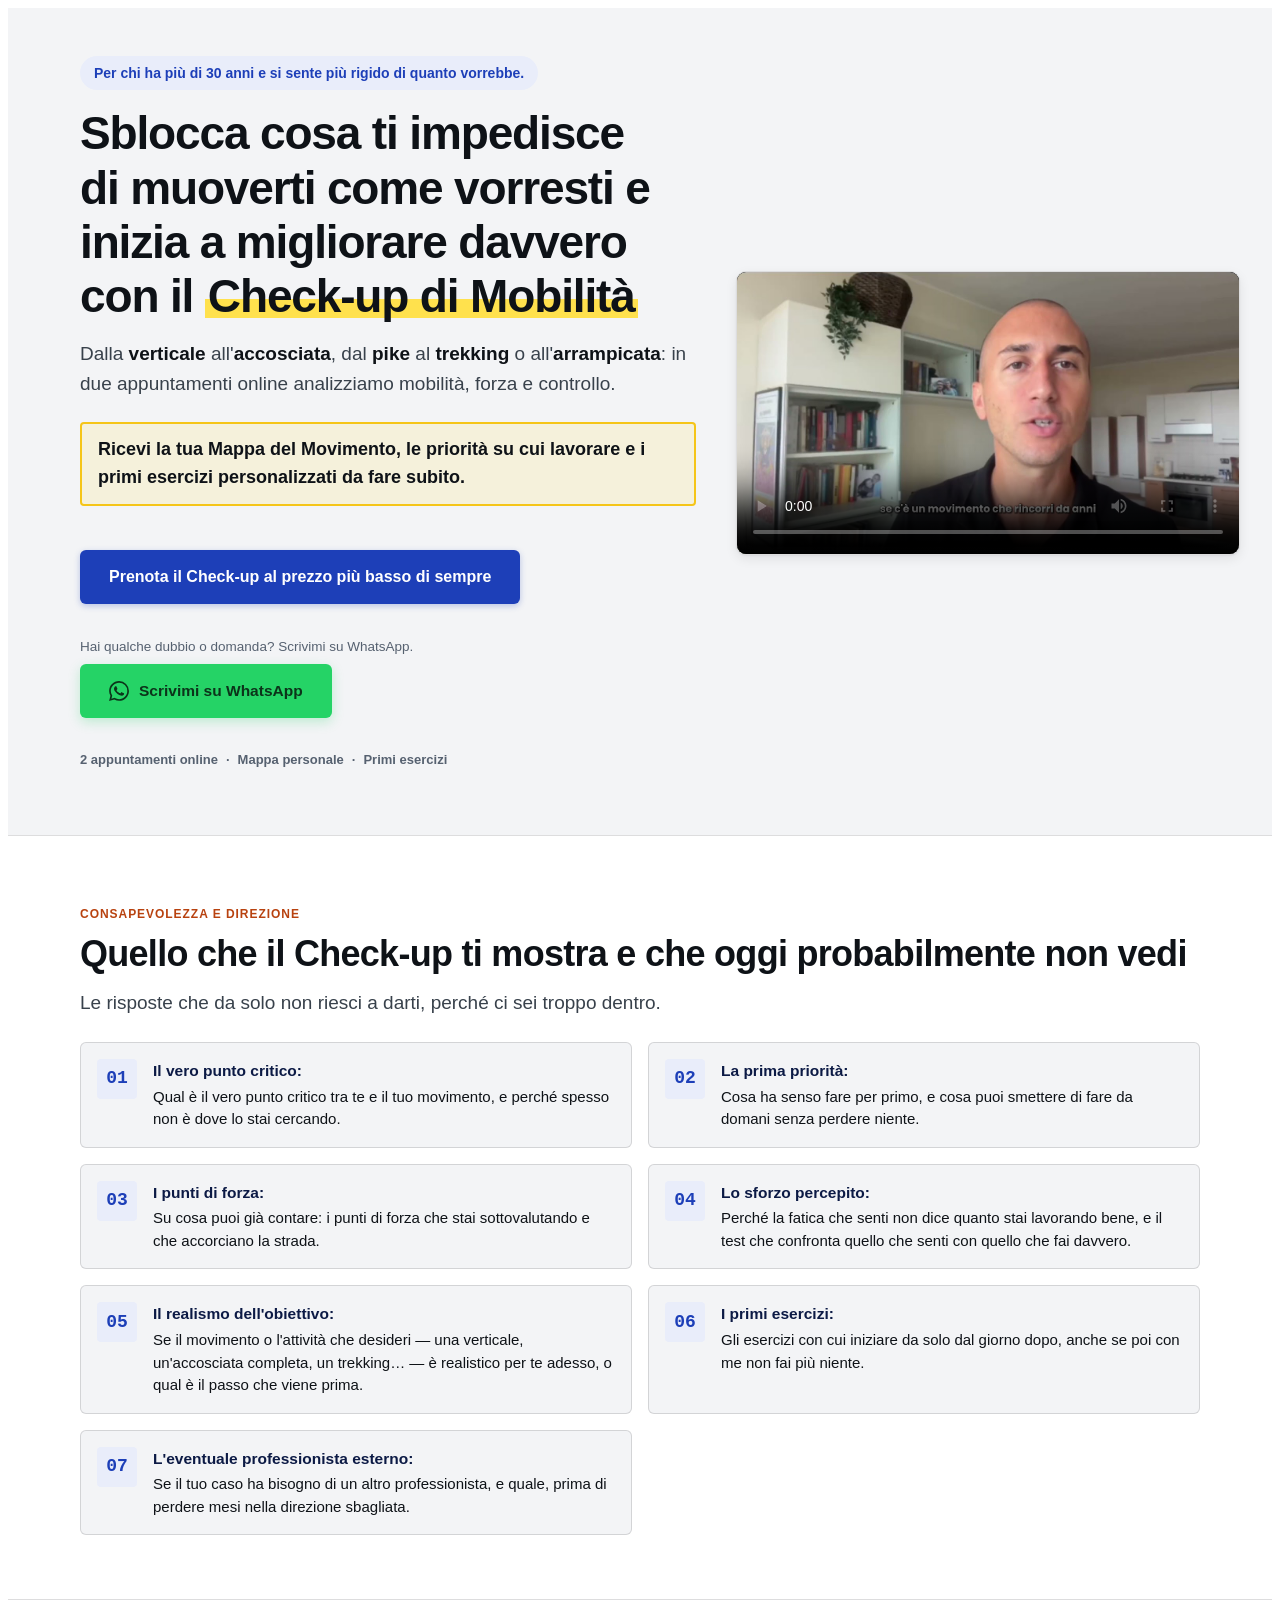
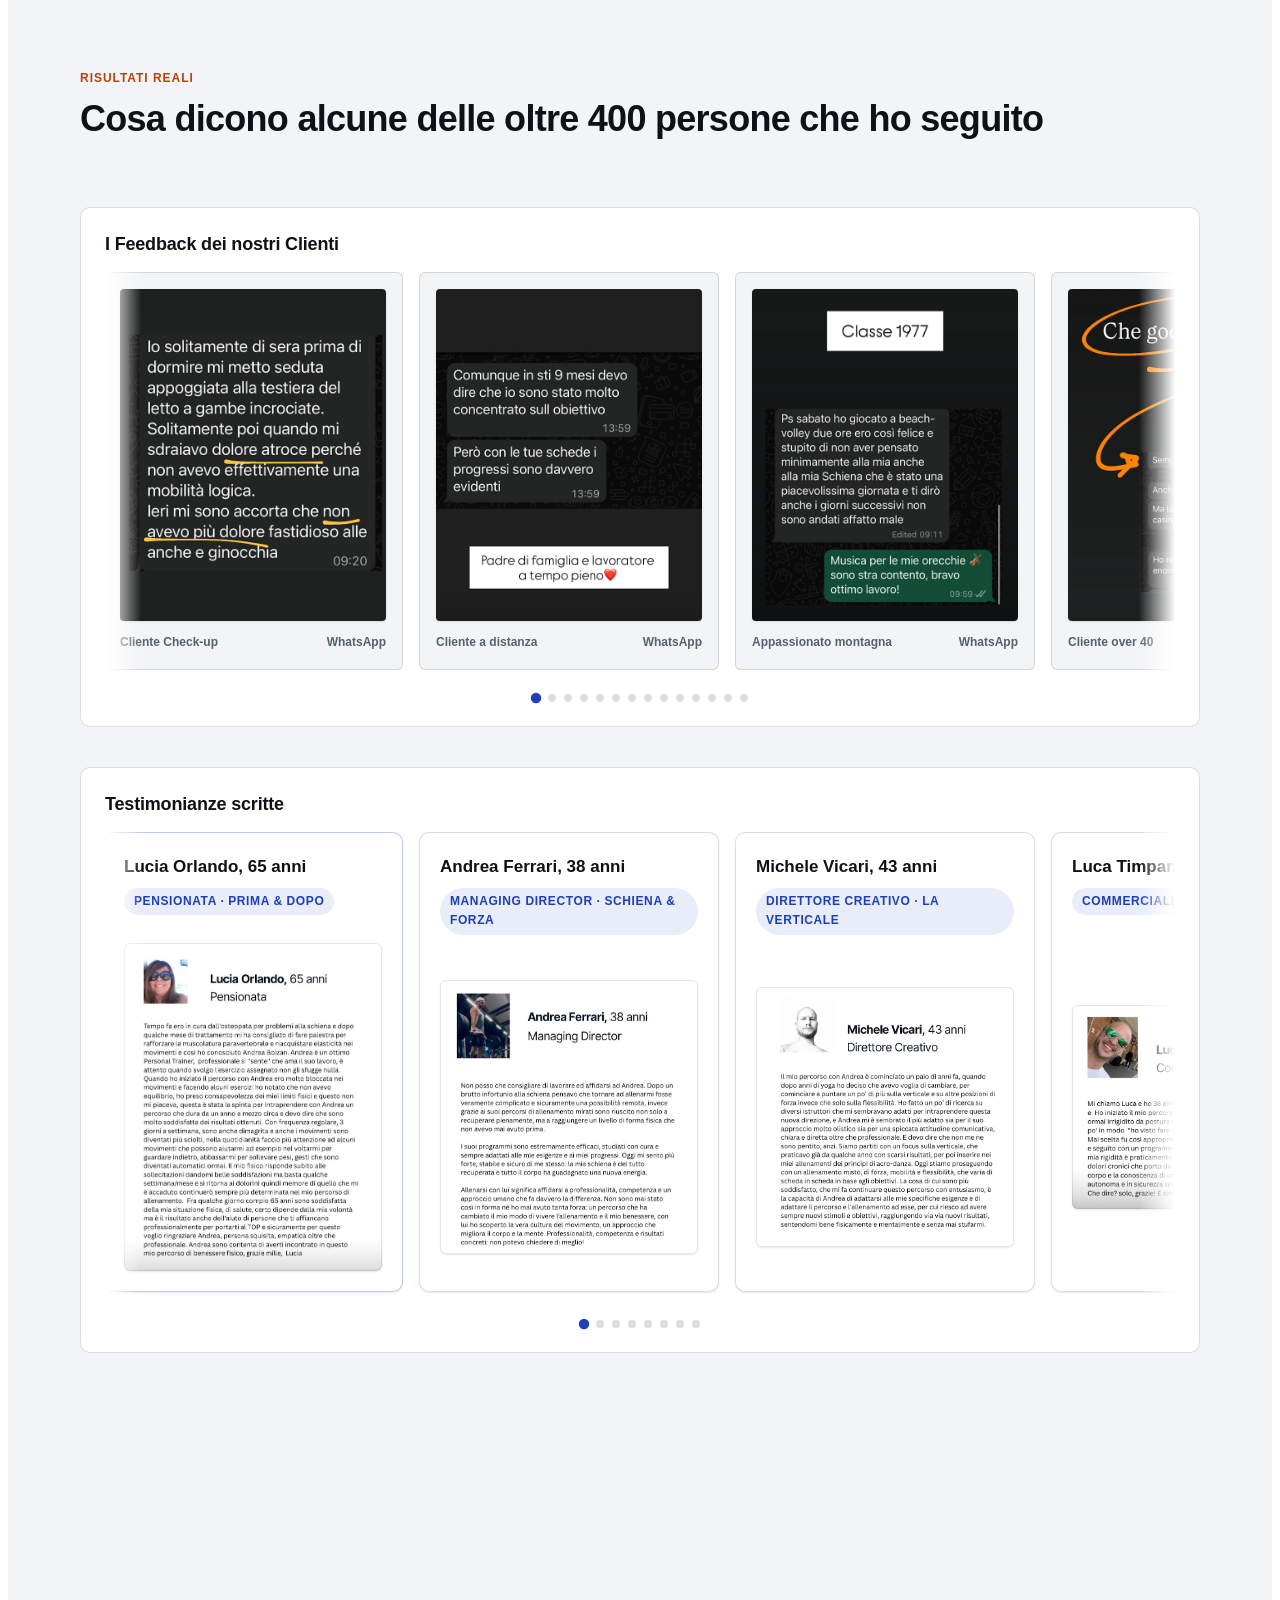
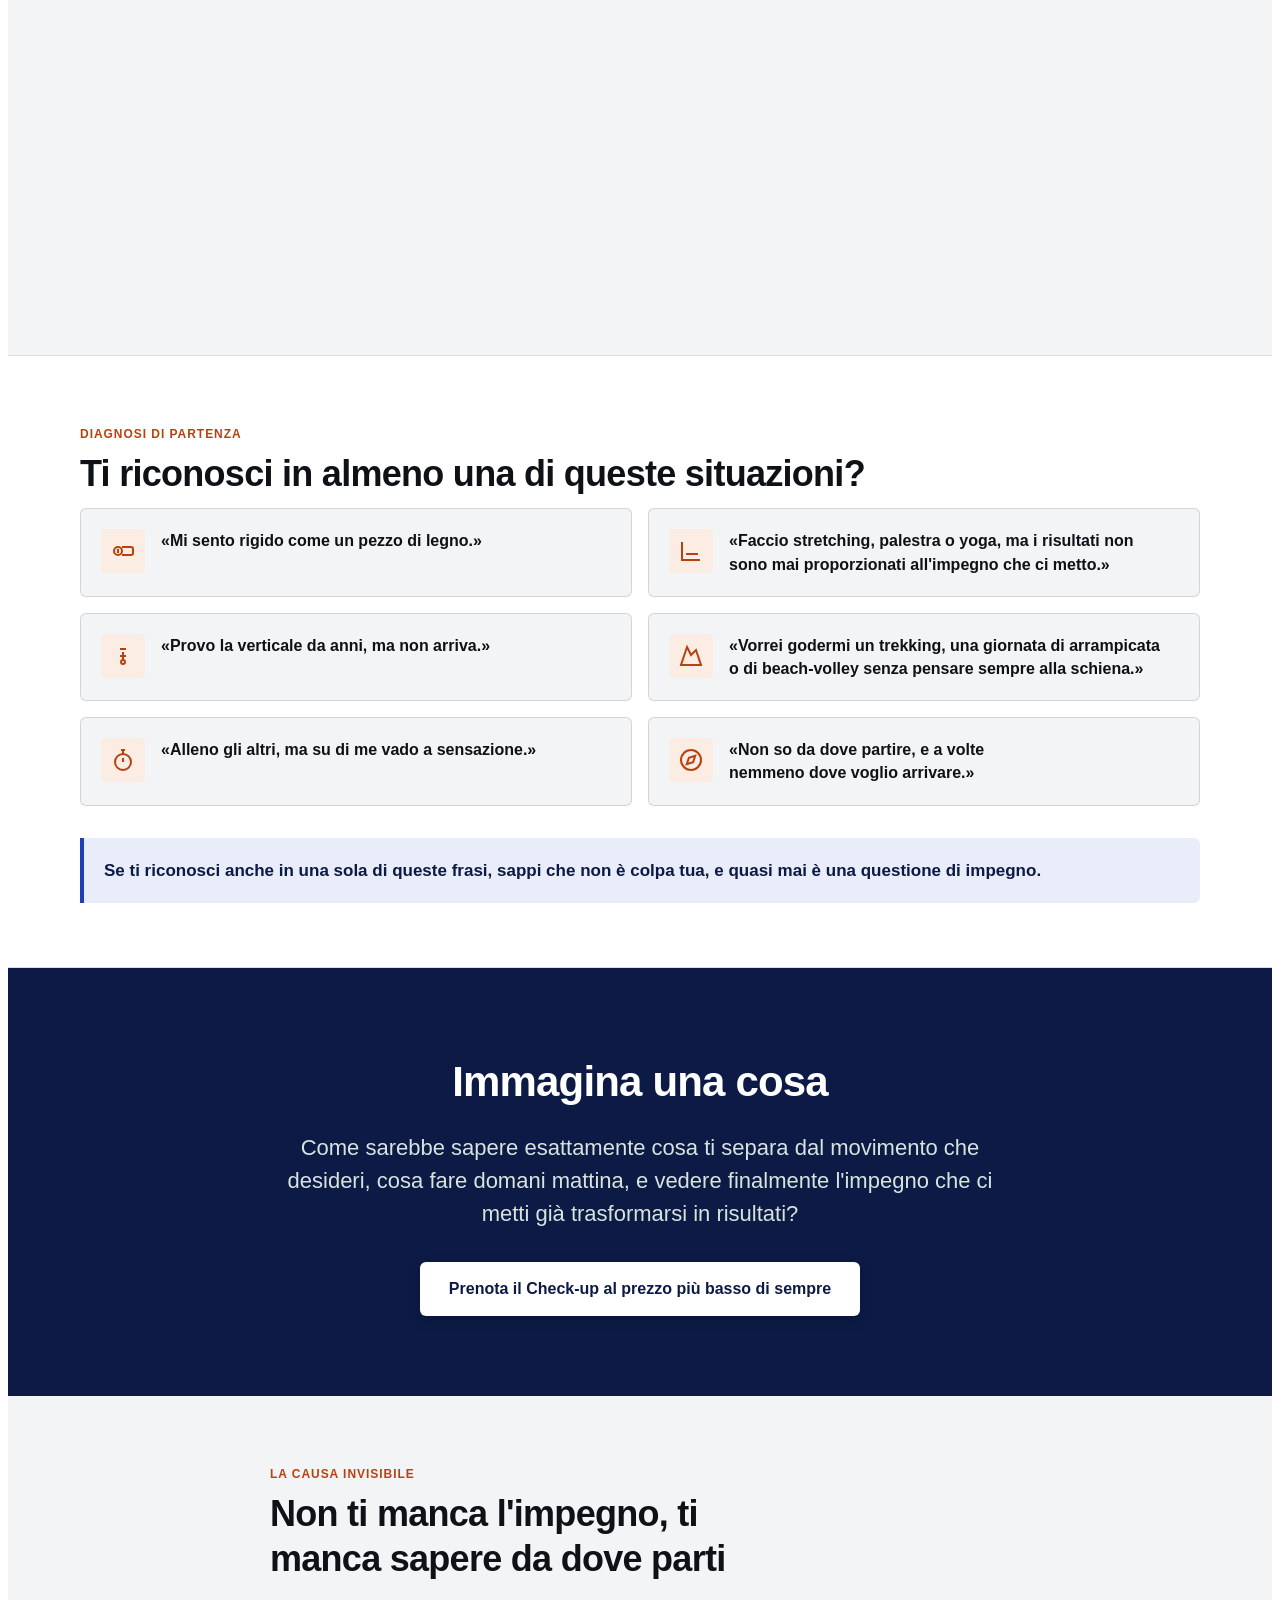
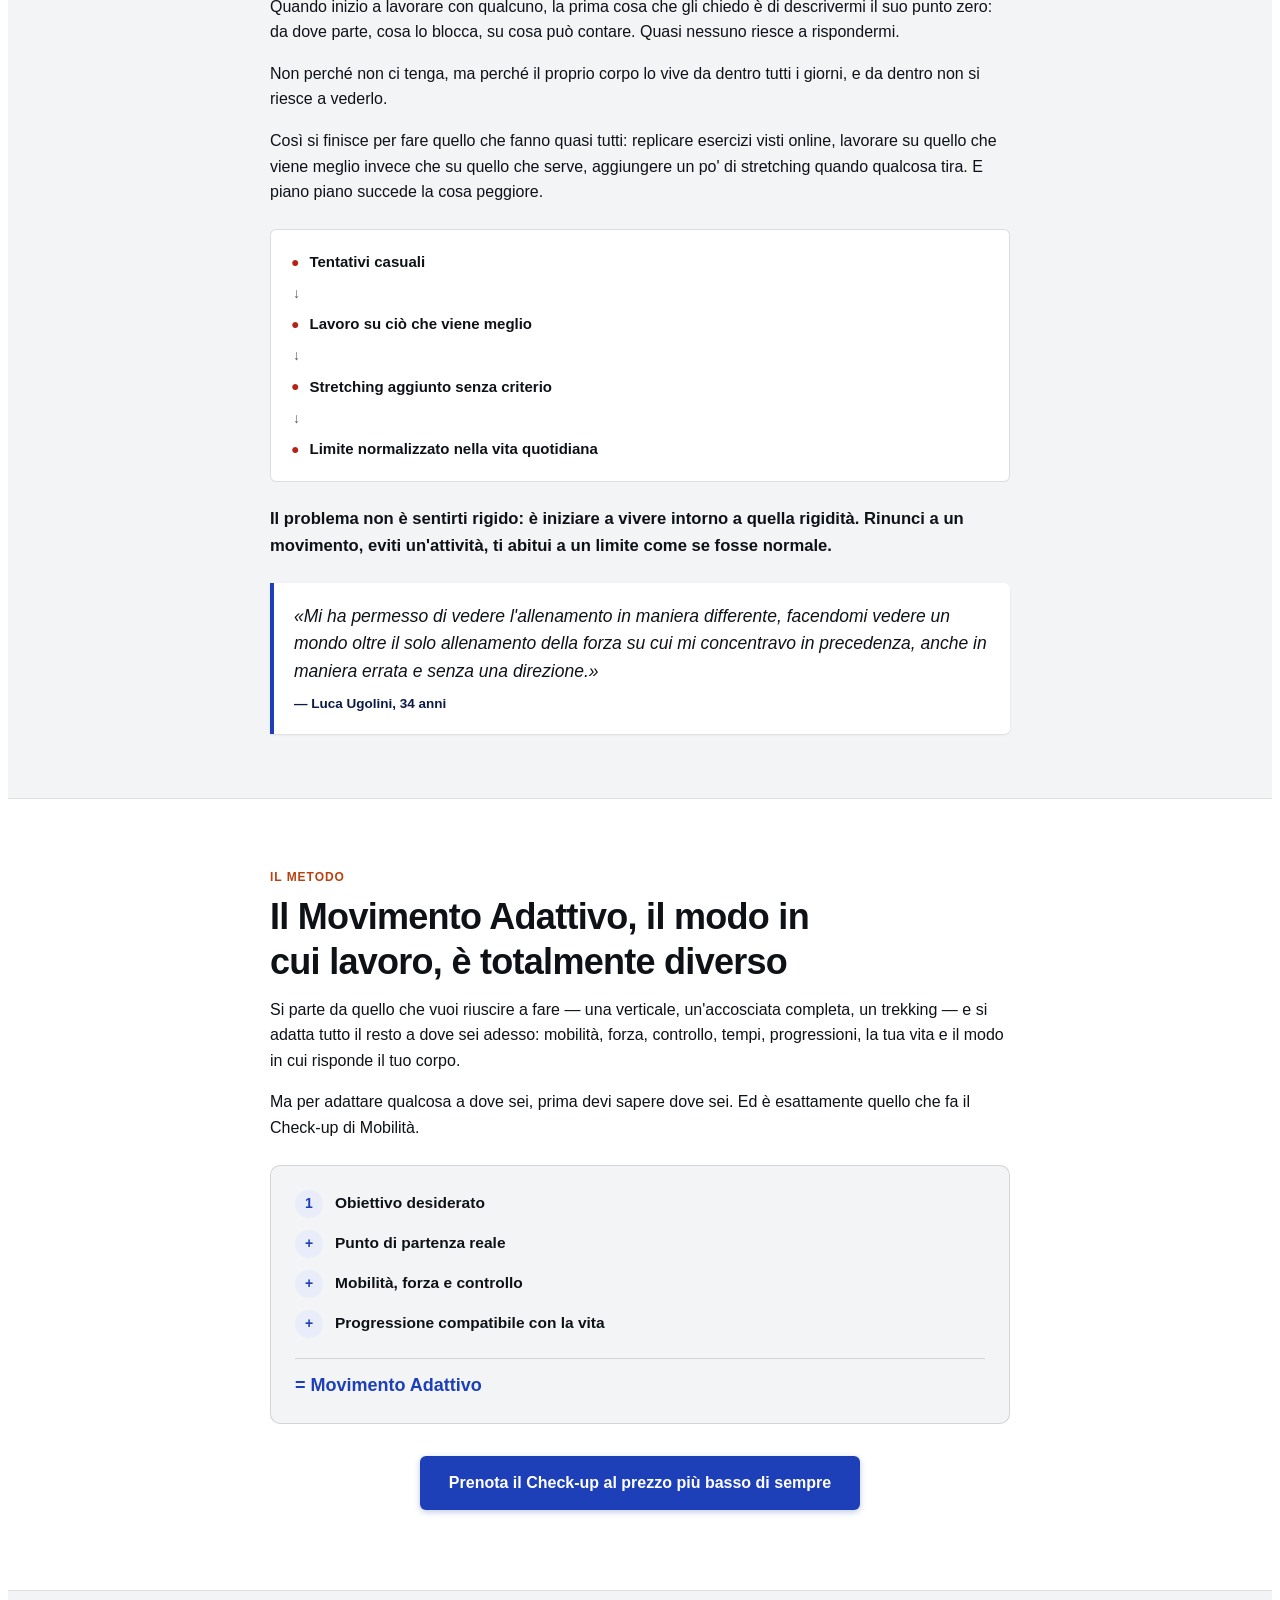
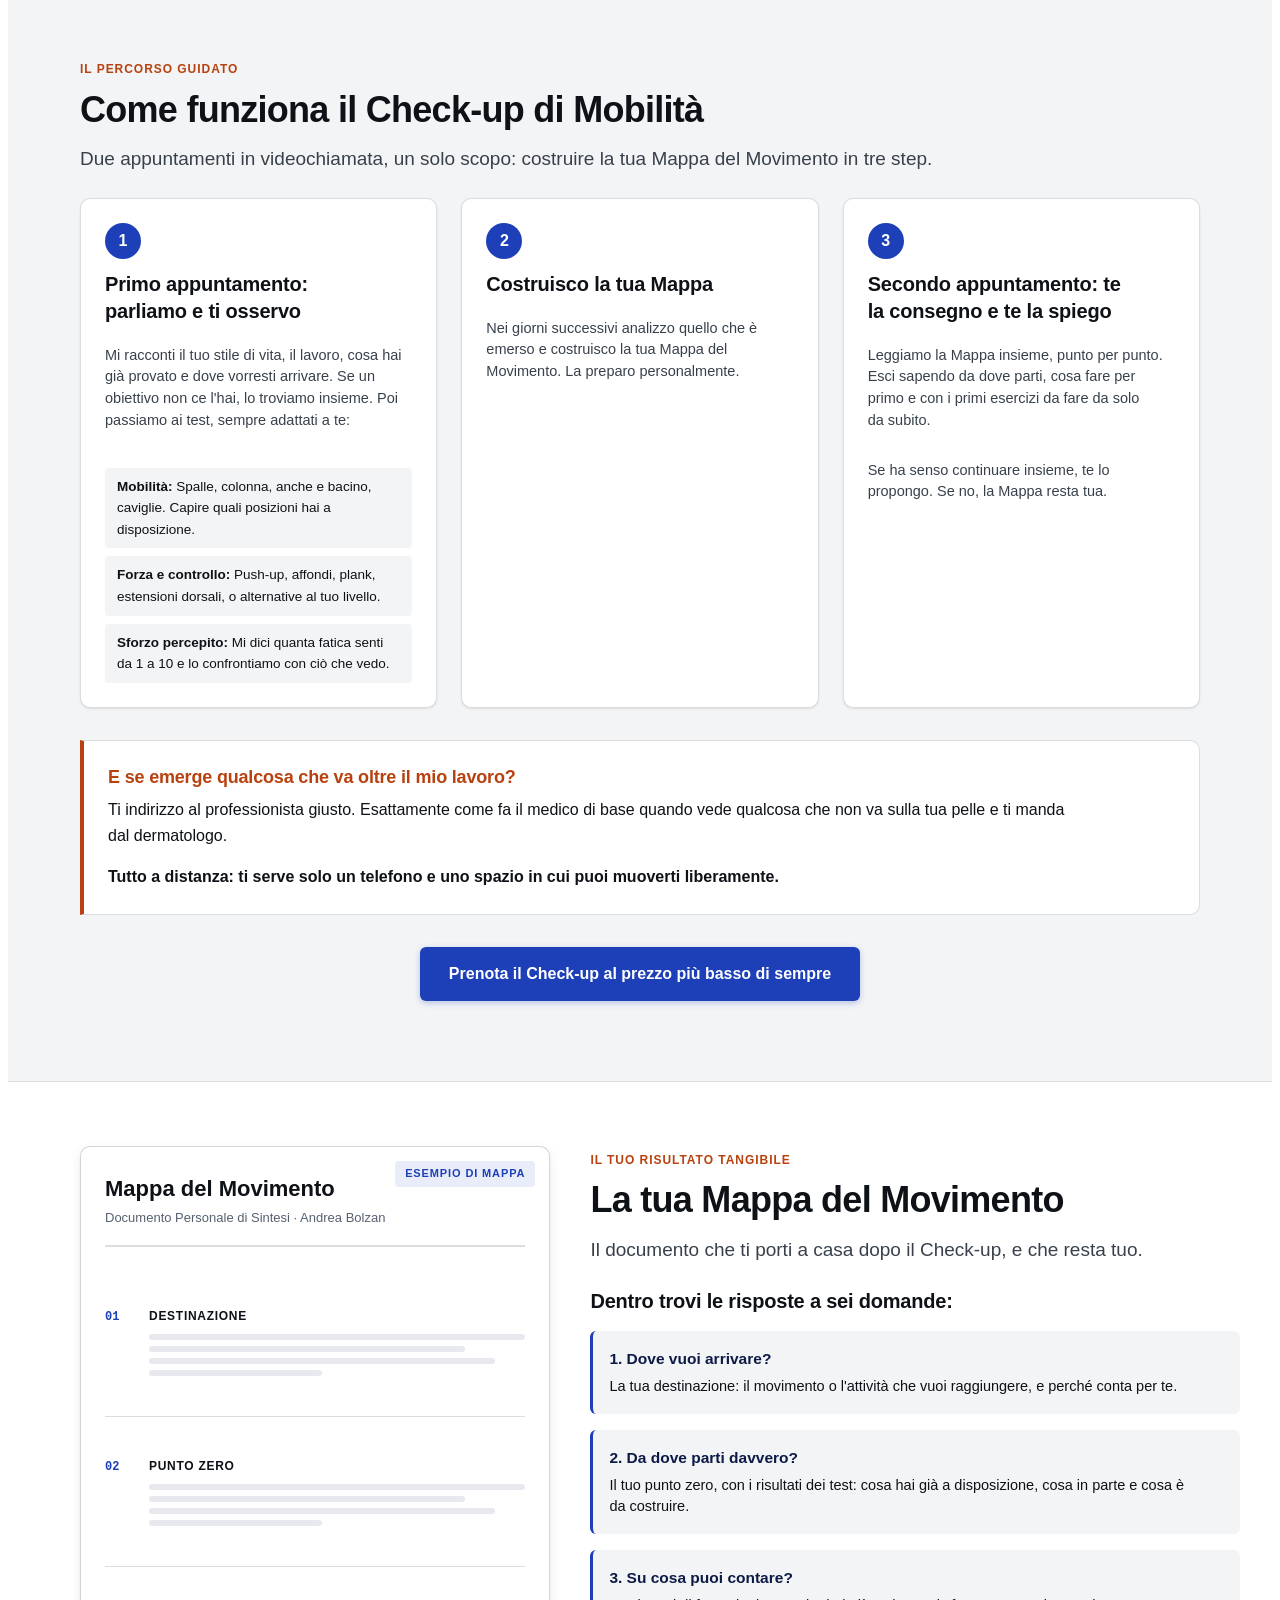
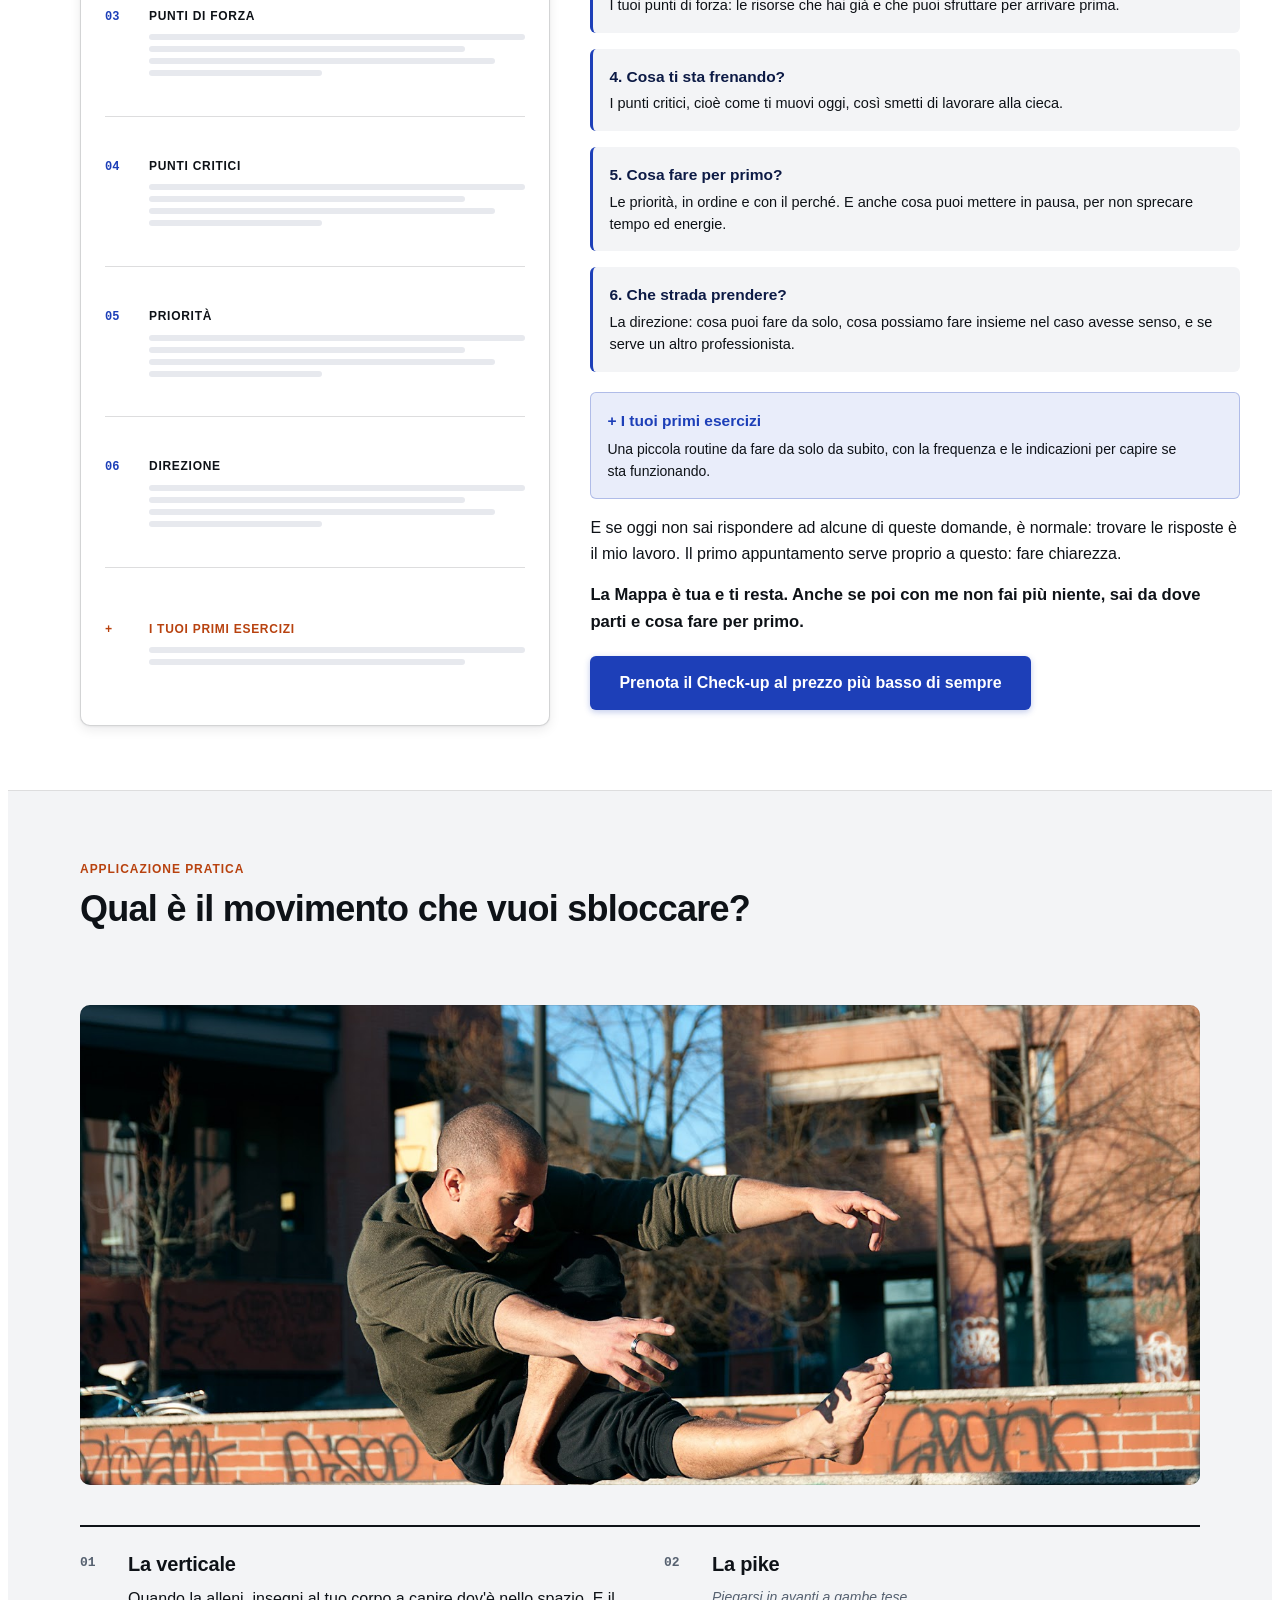
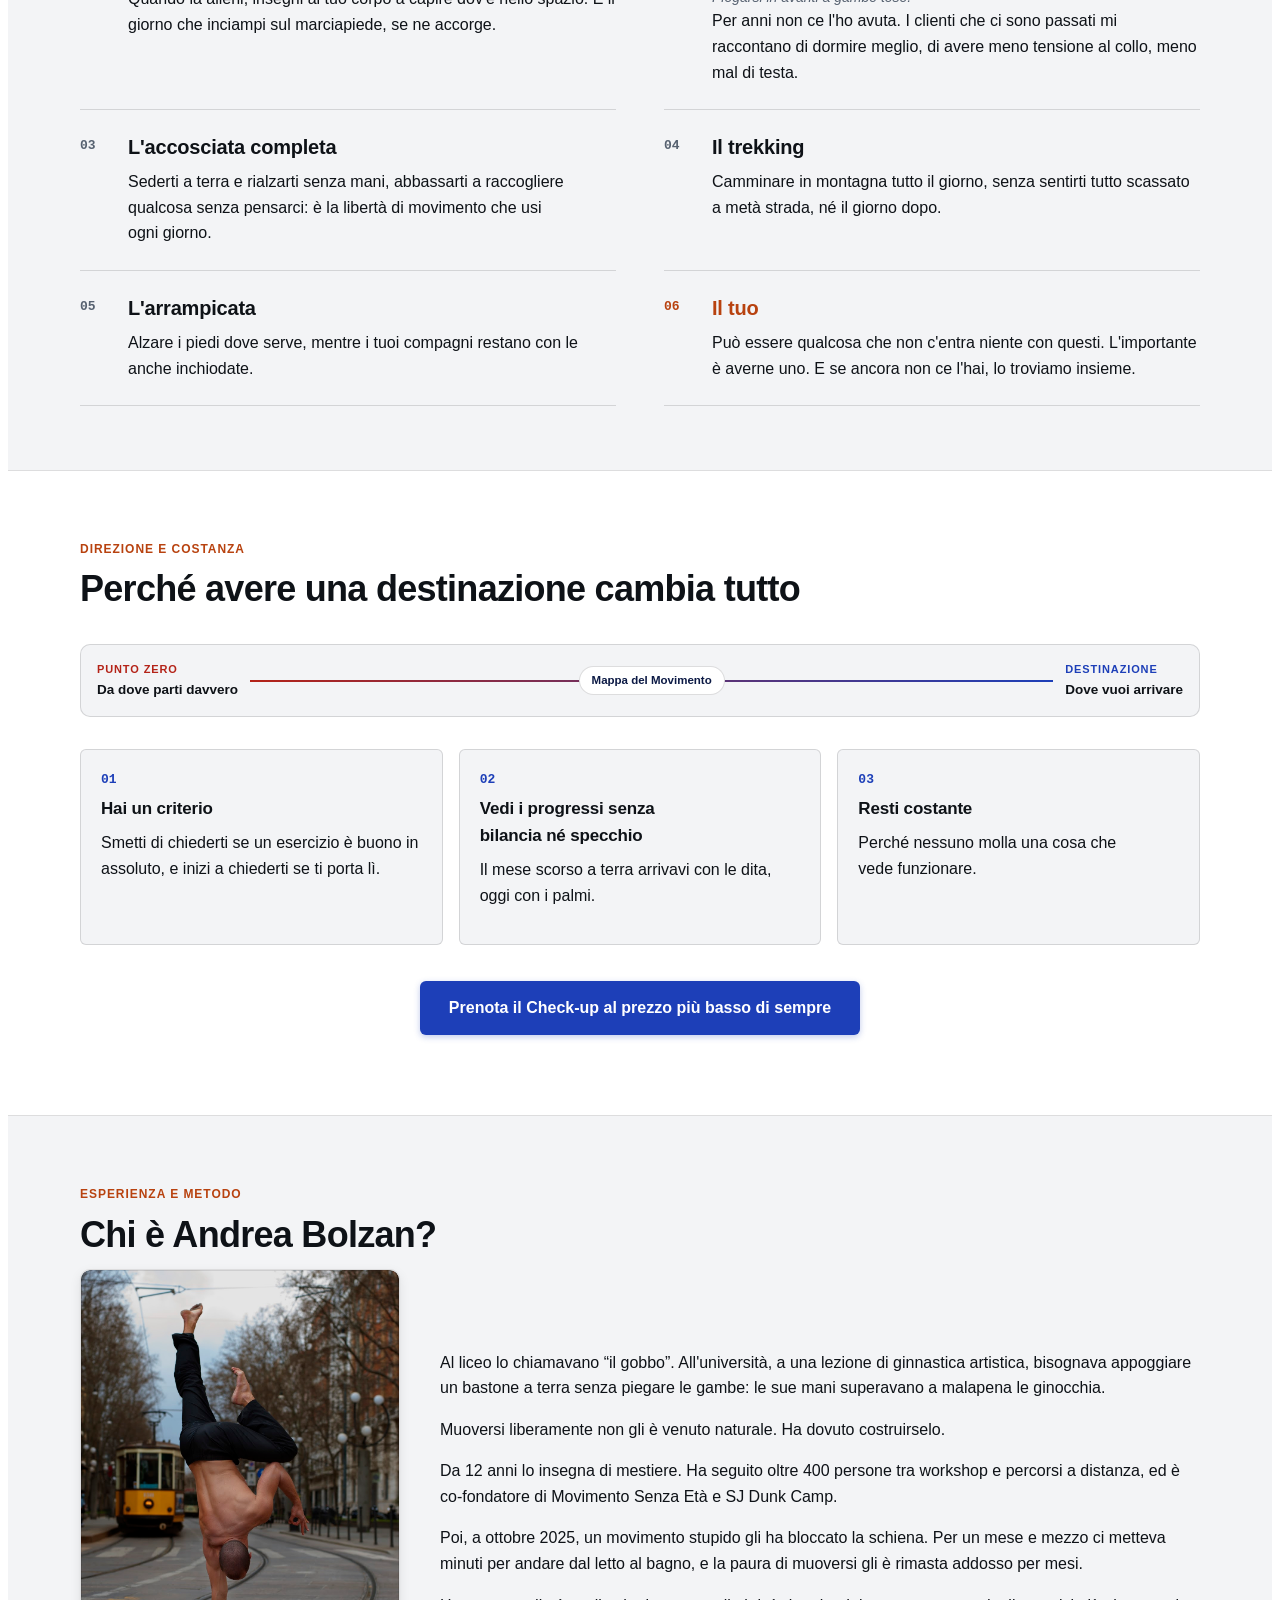
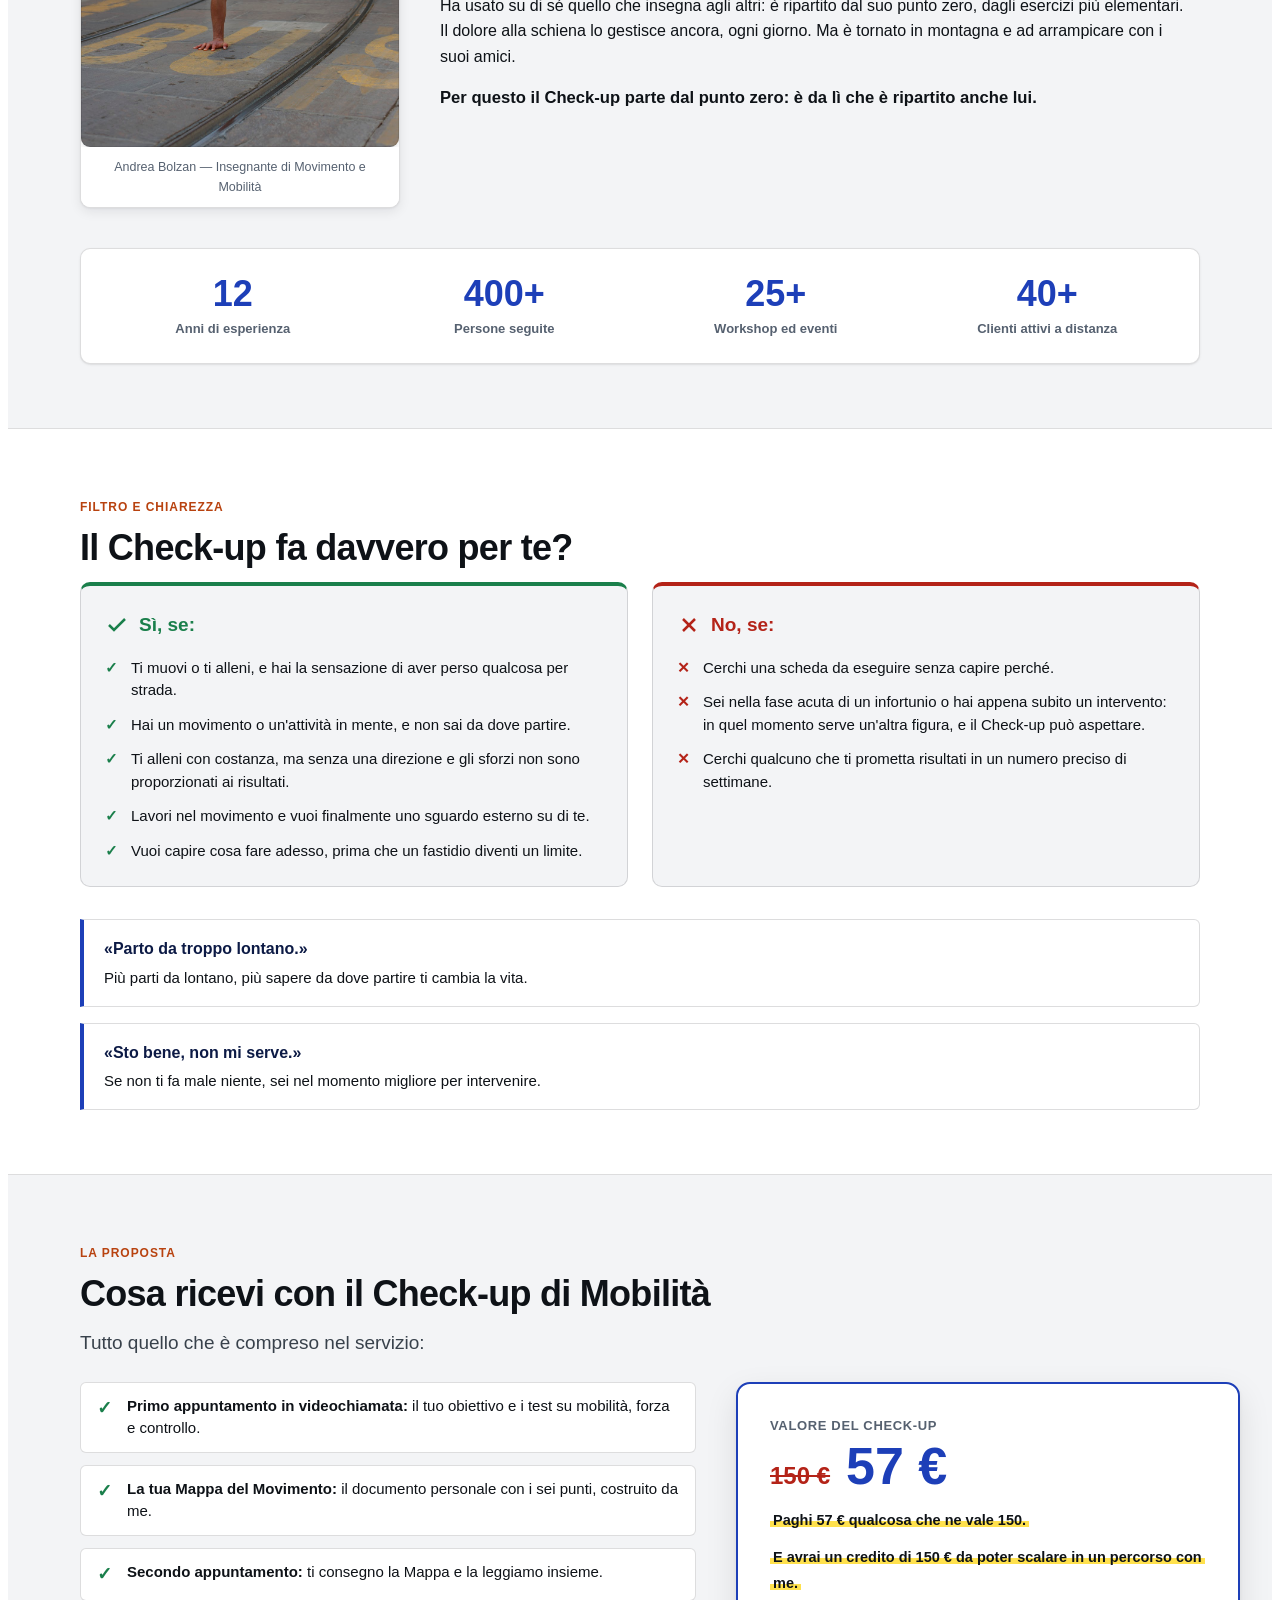
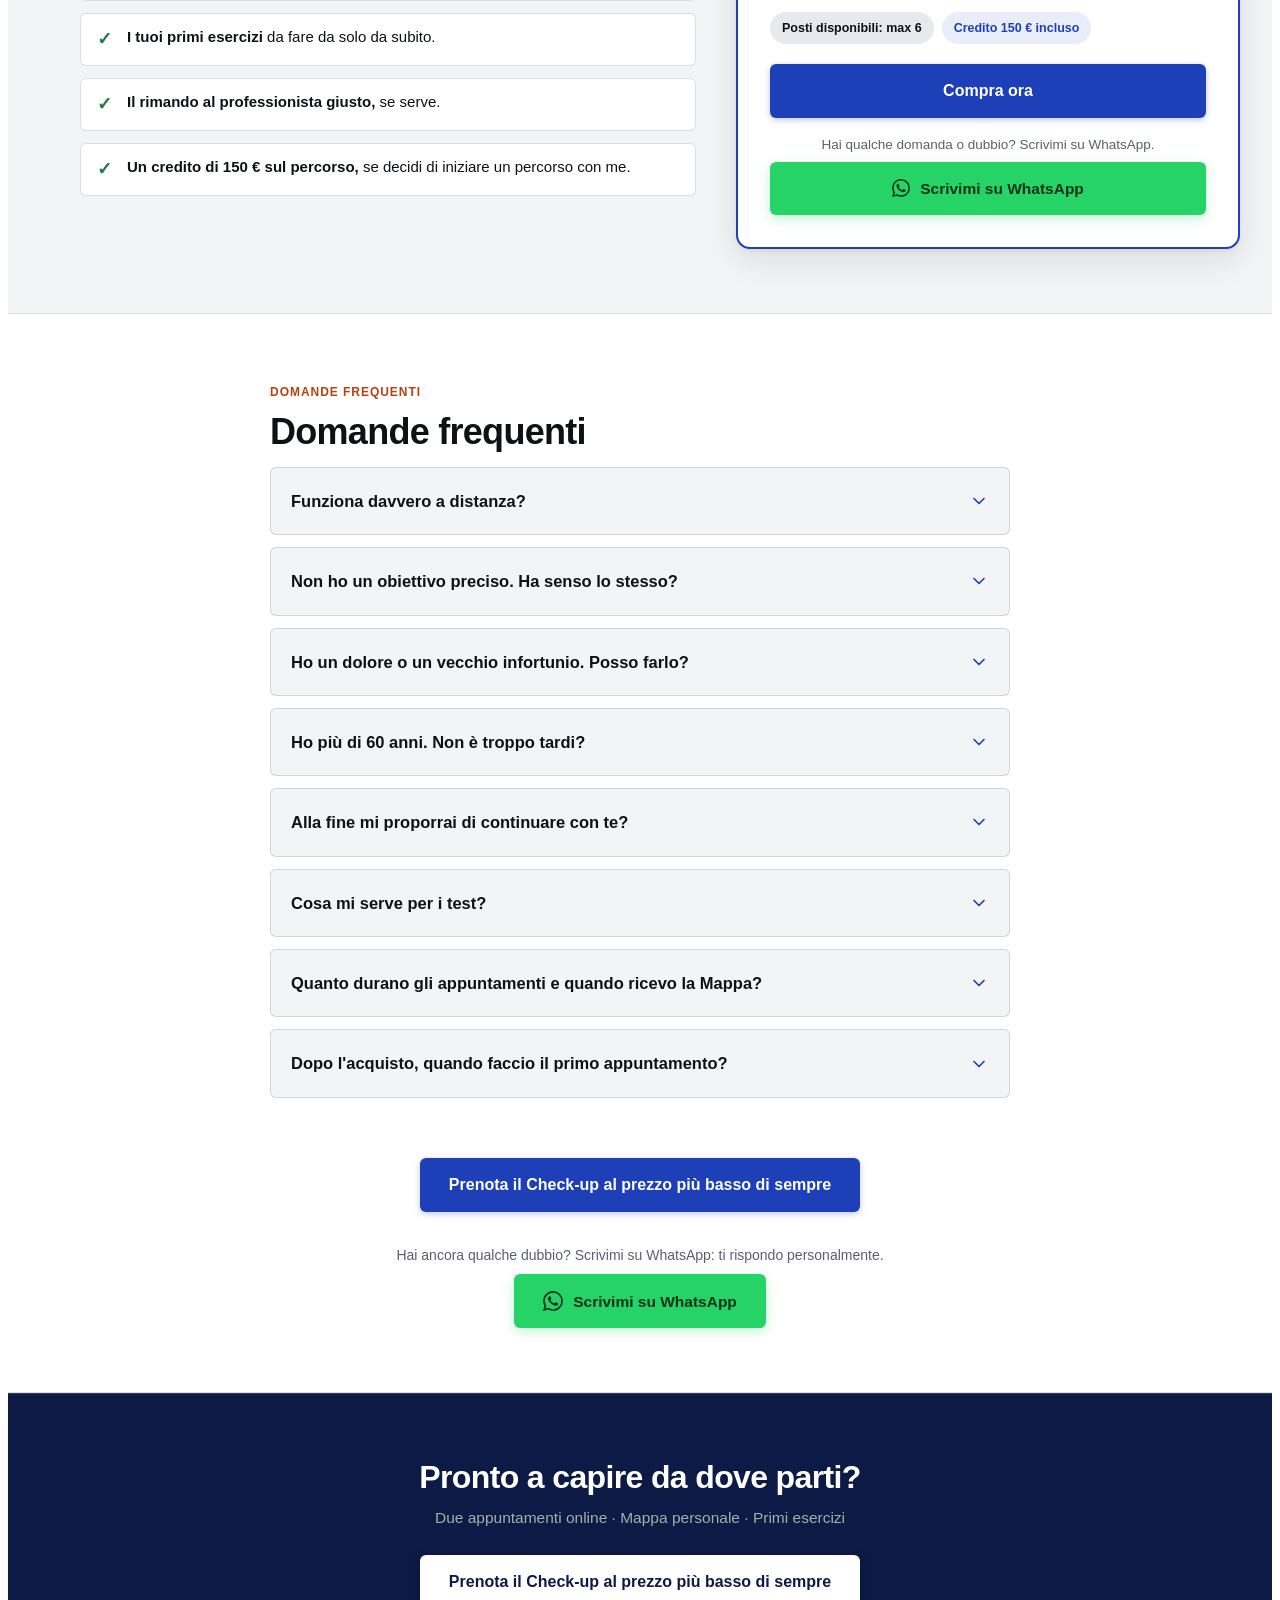
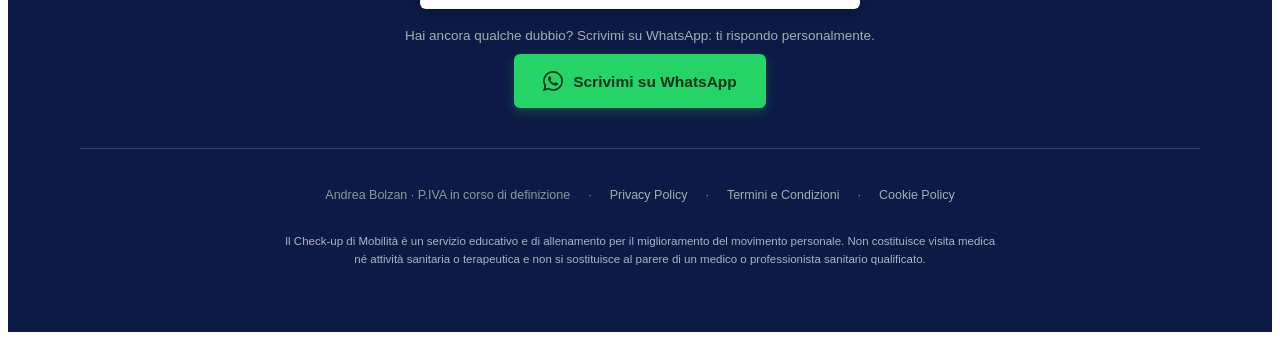
==== index.html @ d2ef674c "feat(video): testimonianze da HighLevel Media nel player nativo, riquadro "cosa ricevi" giallo - 6 c" ====
<!DOCTYPE html>
<html lang="it">
<head>
  <meta charset="UTF-8">
  <meta name="viewport" content="width=device-width, initial-scale=1.0">
  <title>Check-up di Mobilità — Andrea Bolzan | Dal Punto Zero alla Direzione</title>
  <meta name="description" content="In due appuntamenti online analizziamo mobilità, forza e controllo. Ricevi la tua Mappa del Movimento, le priorità e i primi esercizi su misura per sbloccare il tuo movimento.">
  <link rel="stylesheet" href="styles.css">
</head>
<body>

  <!-- ==========================================================================
       CHECK-UP DI MOBILITÀ — SALES PAGE (ANDREA BOLZAN)
       Unico wrapper scoped per compatibilità GoHighLevel: #ab-mobility-checkup
       ========================================================================== -->
  <div id="ab-mobility-checkup">

    <!-- 0. BARRA OFFERTA STICKY (Nascosta di default, visibile solo con deadlineISO attiva) -->
    <aside class="ab-top-bar" aria-label="Offerta speciale a tempo" data-countdown-top-bar>
      <span class="ab-top-bar__text">Offerta valida ancora per</span>
      <span class="ab-countdown-timer" data-countdown-display aria-live="polite"></span>
    </aside>

    <!-- 1. HERO -->
    <header class="ab-section ab-section--canvas ab-hero">
      <div class="ab-container">
        <div class="ab-hero__grid">
          
          <!-- Testo e CTA Hero -->
          <div class="ab-hero__content">
            <span class="ab-preheadline">Per chi ha più di 30 anni e si sente più rigido di quanto vorrebbe.</span>
            
            <h1 class="ab-title-h1">
              Sblocca cosa ti impedisce di muoverti come vorresti e inizia a migliorare davvero con il <span class="ab-mark">Check-up di Mobilità</span>
            </h1>

            <p class="ab-subtitle">
              Dalla <strong>verticale</strong> all'<strong>accosciata</strong>, dal <strong>pike</strong> al <strong>trekking</strong> o all'<strong>arrampicata</strong>: in due appuntamenti online analizziamo mobilità, forza e controllo.
            </p>

            <p class="ab-hero-highlight">Ricevi la tua Mappa del Movimento, le priorità su cui lavorare e i primi esercizi personalizzati da fare subito.</p>

            <div class="ab-hero__actions">
              <div class="ab-cta-group">
                <a class="ab-cta ab-cta--primary" href="https://andreabolzan.com/acquisto" data-checkout-link data-hero-cta>
                  Prenota il Check-up al prezzo più basso di sempre
                </a>
              </div>

              <div class="ab-hero__whatsapp-block">
                <p class="ab-hero__whatsapp-query">Hai qualche dubbio o domanda? Scrivimi su WhatsApp.</p>
                <a class="ab-cta ab-cta--whatsapp" href="#WHATSAPP_URL" data-whatsapp-link target="_blank" rel="noopener noreferrer">
                  <svg class="ab-wa-logo" width="20" height="20" viewBox="0 0 24 24" fill="currentColor" aria-hidden="true"><path d="M17.472 14.382c-.297-.149-1.758-.867-2.03-.967-.273-.099-.471-.148-.67.15-.197.297-.767.966-.94 1.164-.173.199-.347.223-.644.075-.297-.15-1.255-.463-2.39-1.475-.883-.788-1.48-1.761-1.653-2.059-.173-.297-.018-.458.13-.606.134-.133.298-.347.446-.52.149-.174.198-.298.298-.497.099-.198.05-.371-.025-.52-.075-.149-.669-1.612-.916-2.207-.242-.579-.487-.5-.669-.51-.173-.008-.371-.01-.57-.01-.198 0-.52.074-.792.372-.272.297-1.04 1.016-1.04 2.479 0 1.462 1.065 2.875 1.213 3.074.149.198 2.096 3.2 5.077 4.487.709.306 1.262.489 1.694.625.712.227 1.36.195 1.871.118.571-.085 1.758-.719 2.006-1.413.248-.694.248-1.289.173-1.413-.074-.124-.272-.198-.57-.347m-5.421 7.403h-.004a9.87 9.87 0 01-5.031-1.378l-.361-.214-3.741.982.998-3.648-.235-.374a9.86 9.86 0 01-1.51-5.26c.001-5.45 4.436-9.884 9.888-9.884 2.64 0 5.122 1.03 6.988 2.898a9.825 9.825 0 012.893 6.994c-.003 5.45-4.437 9.884-9.885 9.884m8.413-18.297A11.815 11.815 0 0012.05 0C5.495 0 .16 5.335.157 11.892c0 2.096.547 4.142 1.588 5.945L.057 24l6.305-1.654a11.882 11.882 0 005.683 1.448h.005c6.554 0 11.89-5.335 11.893-11.893a11.821 11.821 0 00-3.48-8.413Z"></path></svg>
                  Scrivimi su WhatsApp
                </a>
              </div>

              <div class="ab-hero-summary-pill">
                <span>2 appuntamenti online</span>
                <span>·</span>
                <span>Mappa personale</span>
                <span>·</span>
                <span>Primi esercizi</span>
              </div>
            </div>
          </div>

          <!-- Video Hero (Google Drive) -->
          <div class="ab-hero__media">
            <div class="ab-vsl-card ab-hero-video-card">
              <div class="ab-vsl-ratio">
                <video class="ab-hero-video" src="https://assets.cdn.filesafe.space/uOhWHC9irUCvD2i2XIg7/media/6abf80322c503e697d4d8f85.mov" poster="assets/hero-video-poster.jpg" controls playsinline preload="metadata" aria-label="Video di presentazione del Check-up di Mobilità — Andrea Bolzan"></video>
              </div>
            </div>
          </div>

        </div>
      </div>
    </header>

    <!-- 2. QUELLO CHE IL CHECK-UP MOSTRA -->
    <section class="ab-section ab-section--surface" id="ab-quello-che-mostra">
      <div class="ab-container">
        <span class="ab-eyebrow">Consapevolezza e Direzione</span>
        <h2 class="ab-title-h2">Quello che il Check-up ti mostra e che oggi probabilmente non vedi</h2>
        <p class="ab-subtitle">Le risposte che da solo non riesci a darti, perché ci sei troppo dentro.</p>

        <ol class="ab-reveal-grid">
          <li class="ab-reveal-item">
            <span class="ab-reveal-num" aria-hidden="true">01</span>
            <div class="ab-reveal-content">
              <strong class="ab-reveal-highlight">Il vero punto critico:</strong>
              <p class="ab-reveal-text">Qual è il vero punto critico tra te e il tuo movimento, e perché spesso non è dove lo stai cercando.</p>
            </div>
          </li>
          <li class="ab-reveal-item">
            <span class="ab-reveal-num" aria-hidden="true">02</span>
            <div class="ab-reveal-content">
              <strong class="ab-reveal-highlight">La prima priorità:</strong>
              <p class="ab-reveal-text">Cosa ha senso fare per primo, e cosa puoi smettere di fare da domani senza perdere niente.</p>
            </div>
          </li>
          <li class="ab-reveal-item">
            <span class="ab-reveal-num" aria-hidden="true">03</span>
            <div class="ab-reveal-content">
              <strong class="ab-reveal-highlight">I punti di forza:</strong>
              <p class="ab-reveal-text">Su cosa puoi già contare: i punti di forza che stai sottovalutando e che accorciano la strada.</p>
            </div>
          </li>
          <li class="ab-reveal-item">
            <span class="ab-reveal-num" aria-hidden="true">04</span>
            <div class="ab-reveal-content">
              <strong class="ab-reveal-highlight">Lo sforzo percepito:</strong>
              <p class="ab-reveal-text">Perché la fatica che senti non dice quanto stai lavorando bene, e il test che confronta quello che senti con quello che fai davvero.</p>
            </div>
          </li>
          <li class="ab-reveal-item">
            <span class="ab-reveal-num" aria-hidden="true">05</span>
            <div class="ab-reveal-content">
              <strong class="ab-reveal-highlight">Il realismo dell'obiettivo:</strong>
              <p class="ab-reveal-text">Se il movimento o l'attività che desideri — una verticale, un'accosciata completa, un trekking… — è realistico per te adesso, o qual è il passo che viene prima.</p>
            </div>
          </li>
          <li class="ab-reveal-item">
            <span class="ab-reveal-num" aria-hidden="true">06</span>
            <div class="ab-reveal-content">
              <strong class="ab-reveal-highlight">I primi esercizi:</strong>
              <p class="ab-reveal-text">Gli esercizi con cui iniziare da solo dal giorno dopo, anche se poi con me non fai più niente.</p>
            </div>
          </li>
          <li class="ab-reveal-item">
            <span class="ab-reveal-num" aria-hidden="true">07</span>
            <div class="ab-reveal-content">
              <strong class="ab-reveal-highlight">L'eventuale professionista esterno:</strong>
              <p class="ab-reveal-text">Se il tuo caso ha bisogno di un altro professionista, e quale, prima di perdere mesi nella direzione sbagliata.</p>
            </div>
          </li>
        </ol>
      </div>
    </section>

    <!-- 3. PROVA SOCIALE INIZIALE -->
    <section class="ab-section ab-section--canvas" id="ab-prova-sociale">
      <div class="ab-container">
        <span class="ab-eyebrow">Risultati Reali</span>
        <h2 class="ab-title-h2">Cosa dicono alcune delle oltre 400 persone che ho seguito</h2>
        <p class="ab-subtitle">Esperienze e riscontri da percorsi reali di lavoro sul movimento.</p>

        <!-- Slider Screenshot Chat WhatsApp (14 feedback, scorrimento lento) -->
        <div class="ab-chat-slider-wrap ab-proof-wrap">
          <h3 class="ab-title-h3 ab-chat-slider-title">I Feedback dei nostri Clienti</h3>
          <div class="ab-chat-slider ab-auto-slider" role="region" tabindex="0" aria-label="Slider screenshot conversazioni WhatsApp dei clienti">
            <div class="ab-chat-card">
              <img src="assets/social-proof/chats/chat-1.png" alt="Feedback WhatsApp: non avevo una mobilità logica, ieri non avevo più dolore fastidioso alle anche e ginocchia" class="ab-chat-img" loading="lazy" width="280" height="350">
              <div class="ab-chat-meta">
                <span>Cliente Check-up</span>
                <span>WhatsApp</span>
              </div>
            </div>

            <div class="ab-chat-card">
              <img src="assets/social-proof/chats/chat-2.png" alt="Feedback WhatsApp: percorso a distanza con Andrea Bolzan" class="ab-chat-img" loading="lazy" width="280" height="350">
              <div class="ab-chat-meta">
                <span>Cliente a distanza</span>
                <span>WhatsApp</span>
              </div>
            </div>

            <div class="ab-chat-card">
              <img src="assets/social-proof/chats/chat-3.png" alt="Feedback WhatsApp: sensazioni di apertura e mobilità articolare" class="ab-chat-img" loading="lazy" width="280" height="350">
              <div class="ab-chat-meta">
                <span>Appassionato montagna</span>
                <span>WhatsApp</span>
              </div>
            </div>

            <div class="ab-chat-card">
              <img src="assets/social-proof/chats/chat-4.png" alt="Feedback WhatsApp: progressi evidenti e movimento fluido" class="ab-chat-img" loading="lazy" width="280" height="350">
              <div class="ab-chat-meta">
                <span>Cliente over 40</span>
                <span>WhatsApp</span>
              </div>
            </div>

            <div class="ab-chat-card">
              <img src="assets/social-proof/chats/chat-5.png" alt="Screenshot WhatsApp con il feedback di un cliente (5)" class="ab-chat-img" loading="lazy" width="280" height="350">
              <div class="ab-chat-meta">
                <span>Feedback cliente</span>
                <span>WhatsApp</span>
              </div>
            </div>

            <div class="ab-chat-card">
              <img src="assets/social-proof/chats/chat-6.png" alt="Screenshot WhatsApp con il feedback di un cliente (6)" class="ab-chat-img" loading="lazy" width="280" height="350">
              <div class="ab-chat-meta">
                <span>Feedback cliente</span>
                <span>WhatsApp</span>
              </div>
            </div>

            <div class="ab-chat-card">
              <img src="assets/social-proof/chats/chat-7.png" alt="Screenshot WhatsApp con il feedback di un cliente (7)" class="ab-chat-img" loading="lazy" width="280" height="350">
              <div class="ab-chat-meta">
                <span>Feedback cliente</span>
                <span>WhatsApp</span>
              </div>
            </div>

            <div class="ab-chat-card">
              <img src="assets/social-proof/chats/chat-8.png" alt="Screenshot WhatsApp con il feedback di un cliente (8)" class="ab-chat-img" loading="lazy" width="280" height="350">
              <div class="ab-chat-meta">
                <span>Feedback cliente</span>
                <span>WhatsApp</span>
              </div>
            </div>

            <div class="ab-chat-card">
              <img src="assets/social-proof/chats/chat-9.png" alt="Screenshot WhatsApp con il feedback di un cliente (9)" class="ab-chat-img" loading="lazy" width="280" height="350">
              <div class="ab-chat-meta">
                <span>Feedback cliente</span>
                <span>WhatsApp</span>
              </div>
            </div>

            <div class="ab-chat-card">
              <img src="assets/social-proof/chats/chat-10.png" alt="Screenshot WhatsApp con il feedback di un cliente (10)" class="ab-chat-img" loading="lazy" width="280" height="350">
              <div class="ab-chat-meta">
                <span>Feedback cliente</span>
                <span>WhatsApp</span>
              </div>
            </div>

            <div class="ab-chat-card">
              <img src="assets/social-proof/chats/chat-11.png" alt="Screenshot WhatsApp con il feedback di un cliente (11)" class="ab-chat-img" loading="lazy" width="280" height="350">
              <div class="ab-chat-meta">
                <span>Feedback cliente</span>
                <span>WhatsApp</span>
              </div>
            </div>

            <div class="ab-chat-card">
              <img src="assets/social-proof/chats/chat-12.png" alt="Screenshot WhatsApp con il feedback di un cliente (12)" class="ab-chat-img" loading="lazy" width="280" height="350">
              <div class="ab-chat-meta">
                <span>Feedback cliente</span>
                <span>WhatsApp</span>
              </div>
            </div>

            <div class="ab-chat-card">
              <img src="assets/social-proof/chats/chat-13.png" alt="Screenshot WhatsApp con il feedback di un cliente (13)" class="ab-chat-img" loading="lazy" width="280" height="350">
              <div class="ab-chat-meta">
                <span>Feedback cliente</span>
                <span>WhatsApp</span>
              </div>
            </div>

            <div class="ab-chat-card">
              <img src="assets/social-proof/chats/chat-14.png" alt="Screenshot WhatsApp con il feedback di un cliente (14)" class="ab-chat-img" loading="lazy" width="280" height="350">
              <div class="ab-chat-meta">
                <span>Feedback cliente</span>
                <span>WhatsApp</span>
              </div>
            </div>

          </div>
        </div>

        <!-- Slider Testimonianze scritte (8 recensioni, scorrimento lento) -->
        <div class="ab-chat-slider-wrap ab-proof-wrap">
          <h3 class="ab-title-h3 ab-chat-slider-title">Testimonianze scritte</h3>
          <div class="ab-proof-grid ab-auto-slider" role="region" tabindex="0" aria-label="Slider testimonianze scritte dei clienti">

          <article class="ab-proof-card ab-proof-card--featured">
            <div class="ab-proof-header">
              <span class="ab-proof-name">Lucia Orlando, 65 anni</span>
              <span class="ab-proof-tag">Pensionata · Prima & Dopo</span>
            </div>
            <img src="assets/social-proof/reviews/Lucia Orlando.jpg" alt="Testimonianza reale di Lucia Orlando, 65 anni, pensionata sul percorso con Andrea Bolzan" class="ab-review-img" loading="lazy" width="629" height="800">
          </article>

          <article class="ab-proof-card">
            <div class="ab-proof-header">
              <span class="ab-proof-name">Andrea Ferrari, 38 anni</span>
              <span class="ab-proof-tag">Managing Director · Schiena & Forza</span>
            </div>
            <img src="assets/social-proof/reviews/Andrea Ferrari.jpg" alt="Testimonianza di Andrea Ferrari, 38 anni: recupero infortunio schiena e nuova forma fisica" class="ab-review-img" loading="lazy" width="755" height="800">
          </article>

          <article class="ab-proof-card">
            <div class="ab-proof-header">
              <span class="ab-proof-name">Michele Vicari, 43 anni</span>
              <span class="ab-proof-tag">Direttore Creativo · La Verticale</span>
            </div>
            <img src="assets/social-proof/reviews/Michele Vicari.jpg" alt="Testimonianza di Michele Vicari, 43 anni: sblocco della verticale e acro-danza dopo anni di yoga" class="ab-review-img" loading="lazy" width="791" height="800">
          </article>

          <article class="ab-proof-card">
            <div class="ab-proof-header">
              <span class="ab-proof-name">Luca Timpani, 38 anni</span>
              <span class="ab-proof-tag">Commerciale · Mobilità 360°</span>
            </div>
            <img src="assets/social-proof/reviews/Luca Timpani.jpg" alt="Testimonianza di Luca Timpani, 38 anni: mobilità del corpo, netta riduzione delle rigidità alleviando di molto i fastidi" class="ab-review-img" loading="lazy" width="800" height="633">
          </article>

          <article class="ab-proof-card">
            <div class="ab-proof-header">
              <span class="ab-proof-name">Monica Gavillucci, 52 anni</span>
              <span class="ab-proof-tag">Personal Trainer · Empatia & Metodo</span>
            </div>
            <img src="assets/social-proof/reviews/Monica Gavillucci.jpg" alt="Testimonianza di Monica Gavillucci, 52 anni, Personal Trainer: empatia e comprensione delle difficoltà" class="ab-review-img" loading="lazy" width="800" height="493">
          </article>

          <article class="ab-proof-card">
            <div class="ab-proof-header">
              <span class="ab-proof-name">Luca Ugolini, 34 anni</span>
              <span class="ab-proof-tag">Impiegato · Nuova visione</span>
            </div>
            <img src="assets/social-proof/reviews/Luca Ugolini.jpg" alt="Testimonianza di Luca Ugolini, 34 anni, impiegato: una nuova visione dell'allenamento oltre la sola forza" class="ab-review-img" loading="lazy" width="800" height="634">
          </article>

          <article class="ab-proof-card">
            <div class="ab-proof-header">
              <span class="ab-proof-name">Dario Parodi, 35 anni</span>
              <span class="ab-proof-tag">Operations Director · A distanza</span>
            </div>
            <img src="assets/social-proof/reviews/Dario Parodi.jpg" alt="Testimonianza di Dario Parodi, 35 anni, Operations Director: percorso a distanza con Andrea Bolzan" class="ab-review-img" loading="lazy" width="776" height="800">
          </article>

          <article class="ab-proof-card">
            <div class="ab-proof-header">
              <span class="ab-proof-name">Katia Lagona, 56 anni</span>
              <span class="ab-proof-tag">Impiegata · Lavoro a 360°</span>
            </div>
            <img src="assets/social-proof/reviews/Katia Lagona.jpg" alt="Testimonianza di Katia Lagona, 56 anni, impiegata: lavoro sul corpo a 360 gradi" class="ab-review-img" loading="lazy" width="800" height="488">
          </article>

          </div>
        </div>

        <!-- Slider Video clienti (6 video, scorrimento lento) -->
        <div class="ab-chat-slider-wrap ab-proof-wrap">
          <h3 class="ab-title-h3 ab-chat-slider-title">Video dei clienti</h3>
          <div class="ab-proof-grid ab-video-grid ab-auto-slider" role="region" tabindex="0" aria-label="Slider video dei clienti">

          <a class="ab-proof-card ab-video-card" href="https://assets.cdn.filesafe.space/uOhWHC9irUCvD2i2XIg7/media/6abfc1527bca8cd20c32e971.mp4" target="_blank" rel="noopener noreferrer" data-video-src="https://assets.cdn.filesafe.space/uOhWHC9irUCvD2i2XIg7/media/6abfc1527bca8cd20c32e971.mp4" aria-label="Guarda il video del cliente 1">
            <span class="ab-video-thumb-wrap">
              <img src="assets/social-proof/videos/video-1-thumb.jpg" alt="Anteprima del video del cliente 1" class="ab-video-thumb" loading="lazy" width="360" height="636">
              <span class="ab-video-play" aria-hidden="true"><svg viewBox="0 0 24 24" fill="currentColor" aria-hidden="true"><polygon points="6 4 20 12 6 20 6 4"></polygon></svg></span>
            </span>
          </a>
          <a class="ab-proof-card ab-video-card" href="https://assets.cdn.filesafe.space/uOhWHC9irUCvD2i2XIg7/media/6abfc152f30b488137b274bc.mp4" target="_blank" rel="noopener noreferrer" data-video-src="https://assets.cdn.filesafe.space/uOhWHC9irUCvD2i2XIg7/media/6abfc152f30b488137b274bc.mp4" aria-label="Guarda il video del cliente 2">
            <span class="ab-video-thumb-wrap">
              <img src="assets/social-proof/videos/video-2-thumb.jpg" alt="Anteprima del video del cliente 2" class="ab-video-thumb" loading="lazy" width="360" height="640">
              <span class="ab-video-play" aria-hidden="true"><svg viewBox="0 0 24 24" fill="currentColor" aria-hidden="true"><polygon points="6 4 20 12 6 20 6 4"></polygon></svg></span>
            </span>
          </a>
          <a class="ab-proof-card ab-video-card" href="https://assets.cdn.filesafe.space/uOhWHC9irUCvD2i2XIg7/media/6abfc152f30b488137b274bb.mp4" target="_blank" rel="noopener noreferrer" data-video-src="https://assets.cdn.filesafe.space/uOhWHC9irUCvD2i2XIg7/media/6abfc152f30b488137b274bb.mp4" aria-label="Guarda il video del cliente 3">
            <span class="ab-video-thumb-wrap">
              <img src="assets/social-proof/videos/video-3-thumb.jpg" alt="Anteprima del video del cliente 3" class="ab-video-thumb" loading="lazy" width="360" height="640">
              <span class="ab-video-play" aria-hidden="true"><svg viewBox="0 0 24 24" fill="currentColor" aria-hidden="true"><polygon points="6 4 20 12 6 20 6 4"></polygon></svg></span>
            </span>
          </a>
          <a class="ab-proof-card ab-video-card" href="https://assets.cdn.filesafe.space/uOhWHC9irUCvD2i2XIg7/media/6abfc152849322987418fb84.mp4" target="_blank" rel="noopener noreferrer" data-video-src="https://assets.cdn.filesafe.space/uOhWHC9irUCvD2i2XIg7/media/6abfc152849322987418fb84.mp4" aria-label="Guarda il video del cliente 4">
            <span class="ab-video-thumb-wrap">
              <img src="assets/social-proof/videos/video-4-thumb.jpg" alt="Anteprima del video del cliente 4" class="ab-video-thumb" loading="lazy" width="356" height="640">
              <span class="ab-video-play" aria-hidden="true"><svg viewBox="0 0 24 24" fill="currentColor" aria-hidden="true"><polygon points="6 4 20 12 6 20 6 4"></polygon></svg></span>
            </span>
          </a>
          <a class="ab-proof-card ab-video-card" href="https://assets.cdn.filesafe.space/uOhWHC9irUCvD2i2XIg7/media/6abfc15202569bee7caf9d3f.mp4" target="_blank" rel="noopener noreferrer" data-video-src="https://assets.cdn.filesafe.space/uOhWHC9irUCvD2i2XIg7/media/6abfc15202569bee7caf9d3f.mp4" aria-label="Guarda il video del cliente 5">
            <span class="ab-video-thumb-wrap">
              <img src="assets/social-proof/videos/video-5-thumb.jpg" alt="Anteprima del video del cliente 5" class="ab-video-thumb" loading="lazy" width="360" height="636">
              <span class="ab-video-play" aria-hidden="true"><svg viewBox="0 0 24 24" fill="currentColor" aria-hidden="true"><polygon points="6 4 20 12 6 20 6 4"></polygon></svg></span>
            </span>
          </a>
          <a class="ab-proof-card ab-video-card" href="https://assets.cdn.filesafe.space/uOhWHC9irUCvD2i2XIg7/media/6abfc15202569bee7caf9d35.mp4" target="_blank" rel="noopener noreferrer" data-video-src="https://assets.cdn.filesafe.space/uOhWHC9irUCvD2i2XIg7/media/6abfc15202569bee7caf9d35.mp4" aria-label="Guarda il video del cliente 6">
            <span class="ab-video-thumb-wrap">
              <img src="assets/social-proof/videos/video-6-thumb.jpg" alt="Anteprima del video del cliente 6" class="ab-video-thumb" loading="lazy" width="360" height="640">
              <span class="ab-video-play" aria-hidden="true"><svg viewBox="0 0 24 24" fill="currentColor" aria-hidden="true"><polygon points="6 4 20 12 6 20 6 4"></polygon></svg></span>
            </span>
          </a>

          </div>
        </div>

      </div>
    </section>

    <!-- 4. TI RICONOSCI? -->
    <section class="ab-section ab-section--surface" id="ab-ti-riconosci">
      <div class="ab-container">
        <span class="ab-eyebrow">Diagnosi di Partenza</span>
        <h2 class="ab-title-h2">Ti riconosci in almeno una di queste situazioni?</h2>

        <div class="ab-problems-grid">
          
          <div class="ab-problem-card">
            <div class="ab-problem-icon-wrap" aria-hidden="true">
              <!-- Icona Ciocco di Legno -->
              <svg viewBox="0 0 24 24" fill="none" stroke="currentColor"><circle cx="7" cy="12" r="4"></circle><path d="M11 8h9a2 2 0 0 1 2 2v4a2 2 0 0 1-2 2h-9"></path><path d="M7 10v4"></path></svg>
            </div>
            <p class="ab-problem-quote">«Mi sento rigido come un pezzo di legno.»</p>
          </div>

          <div class="ab-problem-card">
            <div class="ab-problem-icon-wrap" aria-hidden="true">
              <!-- Icona Grafico Piatto -->
              <svg viewBox="0 0 24 24" fill="none" stroke="currentColor"><path d="M3 3v18h18"></path><path d="M19 15H7"></path></svg>
            </div>
            <p class="ab-problem-quote">«Faccio stretching, palestra o yoga, ma i risultati non sono mai proporzionati all'impegno che ci metto.»</p>
          </div>

          <div class="ab-problem-card">
            <div class="ab-problem-icon-wrap" aria-hidden="true">
              <!-- Icona Figura in Verticale -->
              <svg viewBox="0 0 24 24" fill="none" stroke="currentColor"><circle cx="12" cy="18" r="2"></circle><line x1="12" y1="16" x2="12" y2="8"></line><line x1="9" y1="5" x2="15" y2="5"></line><line x1="9" y1="12" x2="15" y2="12"></line></svg>
            </div>
            <p class="ab-problem-quote">«Provo la verticale da anni, ma non arriva.»</p>
          </div>

          <div class="ab-problem-card">
            <div class="ab-problem-icon-wrap" aria-hidden="true">
              <!-- Icona Montagna -->
              <svg viewBox="0 0 24 24" fill="none" stroke="currentColor"><path d="m8 3 4 8 5-5 5 15H2L8 3z"></path></svg>
            </div>
            <p class="ab-problem-quote">«Vorrei godermi un trekking, una giornata di arrampicata o di beach-volley senza pensare sempre alla schiena.»</p>
          </div>

          <div class="ab-problem-card">
            <div class="ab-problem-icon-wrap" aria-hidden="true">
              <!-- Icona Cronometro / Fischietto -->
              <svg viewBox="0 0 24 24" fill="none" stroke="currentColor"><circle cx="12" cy="14" r="8"></circle><line x1="12" y1="6" x2="12" y2="2"></line><line x1="12" y1="10" x2="12" y2="14"></line><line x1="10" y1="2" x2="14" y2="2"></line></svg>
            </div>
            <p class="ab-problem-quote">«Alleno gli altri, ma su di me vado a sensazione.»</p>
          </div>

          <div class="ab-problem-card">
            <div class="ab-problem-icon-wrap" aria-hidden="true">
              <!-- Icona Bussola -->
              <svg viewBox="0 0 24 24" fill="none" stroke="currentColor"><circle cx="12" cy="12" r="10"></circle><polygon points="16.24 7.76 14.12 14.12 7.76 16.24 9.88 9.88 16.24 7.76"></polygon></svg>
            </div>
            <p class="ab-problem-quote">«Non so da dove partire, e a volte nemmeno dove voglio arrivare.»</p>
          </div>

        </div>

        <div class="ab-reassurance-box">
          <p>Se ti riconosci anche in una sola di queste frasi, sappi che non è colpa tua, e quasi mai è una questione di impegno.</p>
        </div>
      </div>
    </section>

    <!-- 5. PONTE ASPIRAZIONALE -->
    <section class="ab-section ab-section--deep-green ab-bridge" id="ab-immagina">
      <div class="ab-container ab-container--narrow">
        <h2 class="ab-bridge__title">Immagina una cosa</h2>
        <p class="ab-bridge__text">
          Come sarebbe sapere esattamente cosa ti separa dal movimento che desideri, cosa fare domani mattina, e vedere finalmente l'impegno che ci metti già trasformarsi in risultati?
        </p>
        <div class="ab-bridge__btn-wrap">
          <a class="ab-cta ab-cta--primary ab-cta--inverted" href="https://andreabolzan.com/acquisto" data-checkout-link>
            Prenota il Check-up al prezzo più basso di sempre
          </a>
        </div>
      </div>
    </section>

    <!-- 6. IL PUNTO ZERO -->
    <section class="ab-section ab-section--canvas" id="ab-punto-zero">
      <div class="ab-container ab-container--narrow">
        <span class="ab-eyebrow">La Causa Invisibile</span>
        <h2 class="ab-title-h2">Non ti manca l'impegno, ti manca sapere da dove parti</h2>
        
        <p class="ab-body">
          Quando inizio a lavorare con qualcuno, la prima cosa che gli chiedo è di descrivermi il suo punto zero: da dove parte, cosa lo blocca, su cosa può contare. Quasi nessuno riesce a rispondermi.
        </p>

        <p class="ab-body">
          Non perché non ci tenga, ma perché il proprio corpo lo vive da dentro tutti i giorni, e da dentro non si riesce a vederlo.
        </p>

        <p class="ab-body">
          Così si finisce per fare quello che fanno quasi tutti: replicare esercizi visti online, lavorare su quello che viene meglio invece che su quello che serve, aggiungere un po' di stretching quando qualcosa tira. E piano piano succede la cosa peggiore.
        </p>

        <!-- Schema visuale percorso a vicolo cieco -->
        <div class="ab-pointzero-flow">
          <div class="ab-flow-step">
            <span class="ab-flow-dot">●</span>
            <span>Tentativi casuali</span>
          </div>
          <div class="ab-flow-arrow" aria-hidden="true">↓</div>
          <div class="ab-flow-step">
            <span class="ab-flow-dot">●</span>
            <span>Lavoro su ciò che viene meglio</span>
          </div>
          <div class="ab-flow-arrow" aria-hidden="true">↓</div>
          <div class="ab-flow-step">
            <span class="ab-flow-dot">●</span>
            <span>Stretching aggiunto senza criterio</span>
          </div>
          <div class="ab-flow-arrow" aria-hidden="true">↓</div>
          <div class="ab-flow-step">
            <span class="ab-flow-dot">●</span>
            <span>Limite normalizzato nella vita quotidiana</span>
          </div>
        </div>

        <p class="ab-body ab-body--emphasis">
          Il problema non è sentirti rigido: è iniziare a vivere intorno a quella rigidità. Rinunci a un movimento, eviti un'attività, ti abitui a un limite come se fosse normale.
        </p>

        <blockquote class="ab-quote-ugolini">
          <p>«Mi ha permesso di vedere l'allenamento in maniera differente, facendomi vedere un mondo oltre il solo allenamento della forza su cui mi concentravo in precedenza, anche in maniera errata e senza una direzione.»</p>
          <cite>— Luca Ugolini, 34 anni</cite>
        </blockquote>
      </div>
    </section>

    <!-- 7. MOVIMENTO ADATTIVO -->
    <section class="ab-section ab-section--surface" id="ab-movimento-adattivo">
      <div class="ab-container ab-container--narrow">
        <span class="ab-eyebrow">Il Metodo</span>
        <h2 class="ab-title-h2">Il Movimento Adattivo, il modo in cui lavoro, è totalmente diverso</h2>

        <p class="ab-body">
          Si parte da quello che vuoi riuscire a fare — una verticale, un'accosciata completa, un trekking — e si adatta tutto il resto a dove sei adesso: mobilità, forza, controllo, tempi, progressioni, la tua vita e il modo in cui risponde il tuo corpo.
        </p>

        <p class="ab-body">
          Ma per adattare qualcosa a dove sei, prima devi sapere dove sei. Ed è esattamente quello che fa il Check-up di Mobilità.
        </p>

        <!-- Equazione Visiva -->
        <div class="ab-method-formula">
          <div class="ab-formula-item">
            <span class="ab-formula-sign">1</span>
            <span>Obiettivo desiderato</span>
          </div>
          <div class="ab-formula-item">
            <span class="ab-formula-sign">+</span>
            <span>Punto di partenza reale</span>
          </div>
          <div class="ab-formula-item">
            <span class="ab-formula-sign">+</span>
            <span>Mobilità, forza e controllo</span>
          </div>
          <div class="ab-formula-item">
            <span class="ab-formula-sign">+</span>
            <span>Progressione compatibile con la vita</span>
          </div>
          <div class="ab-formula-equals">
            = Movimento Adattivo
          </div>
        </div>

        <div class="ab-cta-group ab-cta-group--center">
          <a class="ab-cta ab-cta--primary" href="https://andreabolzan.com/acquisto" data-checkout-link>
            Prenota il Check-up al prezzo più basso di sempre
          </a>
        </div>
      </div>
    </section>

    <!-- 8. COME FUNZIONA -->
    <section class="ab-section ab-section--canvas" id="ab-come-funziona">
      <div class="ab-container">
        <span class="ab-eyebrow">Il Percorso Guidato</span>
        <h2 class="ab-title-h2">Come funziona il Check-up di Mobilità</h2>
        <p class="ab-subtitle">Due appuntamenti in videochiamata, un solo scopo: costruire la tua Mappa del Movimento in tre step.</p>

        <div class="ab-steps-grid">
          
          <!-- Step 1 -->
          <div class="ab-step-card">
            <span class="ab-step-badge">1</span>
            <h3 class="ab-title-h3">Primo appuntamento: parliamo e ti osservo</h3>
            <p class="ab-body ab-body--small">
              Mi racconti il tuo stile di vita, il lavoro, cosa hai già provato e dove vorresti arrivare. Se un obiettivo non ce l'hai, lo troviamo insieme. Poi passiamo ai test, sempre adattati a te:
            </p>
            <div class="ab-test-pill-list">
              <div class="ab-test-pill">
                <strong>Mobilità:</strong>
                Spalle, colonna, anche e bacino, caviglie. Capire quali posizioni hai a disposizione.
              </div>
              <div class="ab-test-pill">
                <strong>Forza e controllo:</strong>
                Push-up, affondi, plank, estensioni dorsali, o alternative al tuo livello.
              </div>
              <div class="ab-test-pill">
                <strong>Sforzo percepito:</strong>
                Mi dici quanta fatica senti da 1 a 10 e lo confrontiamo con ciò che vedo.
              </div>
            </div>
          </div>

          <!-- Step 2 -->
          <div class="ab-step-card">
            <span class="ab-step-badge">2</span>
            <h3 class="ab-title-h3">Costruisco la tua Mappa</h3>
            <p class="ab-body ab-body--small">
              Nei giorni successivi analizzo quello che è emerso e costruisco la tua Mappa del Movimento. La preparo personalmente.
            </p>
          </div>

          <!-- Step 3 -->
          <div class="ab-step-card">
            <span class="ab-step-badge">3</span>
            <h3 class="ab-title-h3">Secondo appuntamento: te la consegno e te la spiego</h3>
            <p class="ab-body ab-body--small">
              Leggiamo la Mappa insieme, punto per punto. Esci sapendo da dove parti, cosa fare per primo e con i primi esercizi da fare da solo da subito.
            </p>
            <p class="ab-body ab-body--small">
              Se ha senso continuare insieme, te lo propongo. Se no, la Mappa resta tua.
            </p>
          </div>

        </div>

        <!-- Box Trasparenza Professionale -->
        <div class="ab-info-callout">
          <h3 class="ab-title-h3 ab-info-callout__title">E se emerge qualcosa che va oltre il mio lavoro?</h3>
          <p class="ab-body">
            Ti indirizzo al professionista giusto. Esattamente come fa il medico di base quando vede qualcosa che non va sulla tua pelle e ti manda dal dermatologo.
          </p>
          <p class="ab-body ab-info-callout__footer">
            Tutto a distanza: ti serve solo un telefono e uno spazio in cui puoi muoverti liberamente.
          </p>
        </div>

        <div class="ab-cta-group ab-cta-group--center" style="margin-top: 32px;">
          <a class="ab-cta ab-cta--primary" href="https://andreabolzan.com/acquisto" data-checkout-link>
            Prenota il Check-up al prezzo più basso di sempre
          </a>
        </div>
      </div>
    </section>

    <!-- 9. MAPPA DEL MOVIMENTO (SECONDA HERO) -->
    <section class="ab-section ab-section--surface ab-map-hero" id="ab-mappa-movimento">
      <div class="ab-container">
        
        <div class="ab-map-layout">
          
          <!-- Mockup della Mappa a sinistra su desktop / in alto su mobile -->
          <div class="ab-map-mockup-col">
            <div class="ab-map-mockup-wrapper">
              <div class="ab-map-watermark">Esempio di Mappa</div>
              <div class="ab-map-doc-header">
                <div class="ab-map-doc-title">Mappa del Movimento</div>
                <div class="ab-map-doc-subtitle">Documento Personale di Sintesi · Andrea Bolzan</div>
              </div>
              
              <div class="ab-map-doc-preview-body" aria-hidden="true">
                <div class="ab-map-doc-row">
                  <span class="ab-map-doc-num">01</span>
                  <div><div class="ab-map-doc-sec-tag">Destinazione</div><div class="ab-map-doc-lines"><span></span><span></span><span></span><span></span></div></div>
                </div>
                <div class="ab-map-doc-row">
                  <span class="ab-map-doc-num">02</span>
                  <div><div class="ab-map-doc-sec-tag">Punto zero</div><div class="ab-map-doc-lines"><span></span><span></span><span></span><span></span></div></div>
                </div>
                <div class="ab-map-doc-row">
                  <span class="ab-map-doc-num">03</span>
                  <div><div class="ab-map-doc-sec-tag">Punti di forza</div><div class="ab-map-doc-lines"><span></span><span></span><span></span><span></span></div></div>
                </div>
                <div class="ab-map-doc-row">
                  <span class="ab-map-doc-num">04</span>
                  <div><div class="ab-map-doc-sec-tag">Punti critici</div><div class="ab-map-doc-lines"><span></span><span></span><span></span><span></span></div></div>
                </div>
                <div class="ab-map-doc-row">
                  <span class="ab-map-doc-num">05</span>
                  <div><div class="ab-map-doc-sec-tag">Priorità</div><div class="ab-map-doc-lines"><span></span><span></span><span></span><span></span></div></div>
                </div>
                <div class="ab-map-doc-row">
                  <span class="ab-map-doc-num">06</span>
                  <div><div class="ab-map-doc-sec-tag">Direzione</div><div class="ab-map-doc-lines"><span></span><span></span><span></span><span></span></div></div>
                </div>
                <div class="ab-map-doc-row ab-map-doc-row--plus">
                  <span class="ab-map-doc-num">+</span>
                  <div><div class="ab-map-doc-sec-tag">I tuoi primi esercizi</div><div class="ab-map-doc-lines"><span></span><span></span></div></div>
                </div>
              </div>
            </div>
          </div>

          <!-- Testo, 6 Domande e Primi Esercizi a destra su desktop / sotto su mobile -->
          <div class="ab-map-text-col">
            <span class="ab-eyebrow">Il Tuo Risultato Tangibile</span>
            <h2 class="ab-title-h2">La tua Mappa del Movimento</h2>
            <p class="ab-subtitle">Il documento che ti porti a casa dopo il Check-up, e che resta tuo.</p>

            <h3 class="ab-title-h3 ab-map-questions-heading">Dentro trovi le risposte a sei domande:</h3>
            
            <ul class="ab-map-questions-list">
              <li class="ab-map-q-item">
                <div class="ab-map-q-title">1. Dove vuoi arrivare?</div>
                <p class="ab-map-q-desc">La tua destinazione: il movimento o l'attività che vuoi raggiungere, e perché conta per te.</p>
              </li>
              <li class="ab-map-q-item">
                <div class="ab-map-q-title">2. Da dove parti davvero?</div>
                <p class="ab-map-q-desc">Il tuo punto zero, con i risultati dei test: cosa hai già a disposizione, cosa in parte e cosa è da costruire.</p>
              </li>
              <li class="ab-map-q-item">
                <div class="ab-map-q-title">3. Su cosa puoi contare?</div>
                <p class="ab-map-q-desc">I tuoi punti di forza: le risorse che hai già e che puoi sfruttare per arrivare prima.</p>
              </li>
              <li class="ab-map-q-item">
                <div class="ab-map-q-title">4. Cosa ti sta frenando?</div>
                <p class="ab-map-q-desc">I punti critici, cioè come ti muovi oggi, così smetti di lavorare alla cieca.</p>
              </li>
              <li class="ab-map-q-item">
                <div class="ab-map-q-title">5. Cosa fare per primo?</div>
                <p class="ab-map-q-desc">Le priorità, in ordine e con il perché. E anche cosa puoi mettere in pausa, per non sprecare tempo ed energie.</p>
              </li>
              <li class="ab-map-q-item">
                <div class="ab-map-q-title">6. Che strada prendere?</div>
                <p class="ab-map-q-desc">La direzione: cosa puoi fare da solo, cosa possiamo fare insieme nel caso avesse senso, e se serve un altro professionista.</p>
              </li>
            </ul>

            <!-- Elemento Distinto: I Tuoi Primi Esercizi -->
            <div class="ab-map-bonus-exercises">
              <div class="ab-bonus-title">+ I tuoi primi esercizi</div>
              <p class="ab-body ab-bonus-desc">
                Una piccola routine da fare da solo da subito, con la frequenza e le indicazioni per capire se sta funzionando.
              </p>
            </div>

            <div class="ab-map-closing-copy">
              <p class="ab-body">
                E se oggi non sai rispondere ad alcune di queste domande, è normale: trovare le risposte è il mio lavoro. Il primo appuntamento serve proprio a questo: fare chiarezza.
              </p>
              <p class="ab-body ab-body--emphasis">
                La Mappa è tua e ti resta. Anche se poi con me non fai più niente, sai da dove parti e cosa fare per primo.
              </p>
            </div>

            <div class="ab-cta-group">
              <a class="ab-cta ab-cta--primary" href="https://andreabolzan.com/acquisto" data-checkout-link>
                Prenota il Check-up al prezzo più basso di sempre
              </a>
            </div>
          </div>

        </div>
      </div>
    </section>

    <!-- 10. DESTINAZIONI DI MOVIMENTO -->
    <section class="ab-section ab-section--canvas" id="ab-destinazioni">
      <div class="ab-container">
        <span class="ab-eyebrow">Applicazione Pratica</span>
        <h2 class="ab-title-h2">Qual è il movimento che vuoi sbloccare?</h2>
        <p class="ab-subtitle">Il Check-up è il primo passo per arrivarci, qualunque sia.</p>

        <figure class="ab-dest-feature">
          <img src="assets/andrea/IMG_7651.jpg" alt="Andrea Bolzan in mezza accosciata su un muretto di mattoni, un braccio teso in avanti" class="ab-dest-feature-img" loading="lazy" width="1600" height="1065">
        </figure>

        <ul class="ab-destinations-list">
          <li class="ab-destination-item">
            <div>
              <h3 class="ab-title-h3">La verticale</h3>
              <p class="ab-body">Quando la alleni, insegni al tuo corpo a capire dov'è nello spazio. E il giorno che inciampi sul marciapiede, se ne accorge.</p>
            </div>
          </li>
          <li class="ab-destination-item">
            <div>
              <h3 class="ab-title-h3">La pike</h3>
              <p class="ab-body ab-dest-clarify"><em>Piegarsi in avanti a gambe tese.</em></p>
              <p class="ab-body">Per anni non ce l'ho avuta. I clienti che ci sono passati mi raccontano di dormire meglio, di avere meno tensione al collo, meno mal di testa.</p>
            </div>
          </li>
          <li class="ab-destination-item">
            <div>
              <h3 class="ab-title-h3">L'accosciata completa</h3>
              <p class="ab-body">Sederti a terra e rialzarti senza mani, abbassarti a raccogliere qualcosa senza pensarci: è la libertà di movimento che usi ogni giorno.</p>
            </div>
          </li>
          <li class="ab-destination-item">
            <div>
              <h3 class="ab-title-h3">Il trekking</h3>
              <p class="ab-body">Camminare in montagna tutto il giorno, senza sentirti tutto scassato a metà strada, né il giorno dopo.</p>
            </div>
          </li>
          <li class="ab-destination-item">
            <div>
              <h3 class="ab-title-h3">L'arrampicata</h3>
              <p class="ab-body">Alzare i piedi dove serve, mentre i tuoi compagni restano con le anche inchiodate.</p>
            </div>
          </li>
          <li class="ab-destination-item ab-destination-item--custom">
            <div>
              <h3 class="ab-title-h3">Il tuo</h3>
              <p class="ab-body">Può essere qualcosa che non c'entra niente con questi. L'importante è averne uno. E se ancora non ce l'hai, lo troviamo insieme.</p>
            </div>
          </li>
        </ul>

      </div>
    </section>

    <!-- 11. PERCHÉ UNA DESTINAZIONE (Sezione Distinta con Linea Visiva Punto Zero -> Destinazione) -->
    <section class="ab-section ab-section--surface ab-why-dest" id="ab-perche-destinazione">
      <div class="ab-container">
        <span class="ab-eyebrow">Direzione e Costanza</span>
        <h2 class="ab-title-h2">Perché avere una destinazione cambia tutto</h2>

        <!-- Linea Visiva: Connessione tra Punto Zero e Destinazione -->
        <div class="ab-journey-connector-bar" aria-hidden="true">
          <div class="ab-journey-point ab-journey-point--start">
            <span class="ab-journey-point__tag">PUNTO ZERO</span>
            <span class="ab-journey-point__label">Da dove parti davvero</span>
          </div>
          <div class="ab-journey-line-track">
            <div class="ab-journey-line-fill"></div>
            <span class="ab-journey-mid-badge">Mappa del Movimento</span>
          </div>
          <div class="ab-journey-point ab-journey-point--end">
            <span class="ab-journey-point__tag">DESTINAZIONE</span>
            <span class="ab-journey-point__label">Dove vuoi arrivare</span>
          </div>
        </div>

        <div class="ab-why-dest-grid">
          <div class="ab-why-card">
            <div class="ab-why-card__num">01</div>
            <h3 class="ab-why-card__title">Hai un criterio</h3>
            <p class="ab-body">Smetti di chiederti se un esercizio è buono in assoluto, e inizi a chiederti se ti porta lì.</p>
          </div>
          <div class="ab-why-card">
            <div class="ab-why-card__num">02</div>
            <h3 class="ab-why-card__title">Vedi i progressi senza bilancia né specchio</h3>
            <p class="ab-body">Il mese scorso a terra arrivavi con le dita, oggi con i palmi.</p>
          </div>
          <div class="ab-why-card">
            <div class="ab-why-card__num">03</div>
            <h3 class="ab-why-card__title">Resti costante</h3>
            <p class="ab-body">Perché nessuno molla una cosa che vede funzionare.</p>
          </div>
        </div>

        <div class="ab-cta-group ab-cta-group--center" style="margin-top: 36px;">
          <a class="ab-cta ab-cta--primary" href="https://andreabolzan.com/acquisto" data-checkout-link>
            Prenota il Check-up al prezzo più basso di sempre
          </a>
        </div>
      </div>
    </section>

    <!-- 12. CHI È ANDREA BOLZAN -->
    <section class="ab-section ab-section--canvas" id="ab-chi-e-andrea">
      <div class="ab-container">
        <span class="ab-eyebrow">Esperienza e Metodo</span>
        <h2 class="ab-title-h2">Chi è Andrea Bolzan?</h2>

        <div class="ab-bio-grid">
          
          <div class="ab-bio-image-col">
            <div class="ab-bio-photo-card">
              <img src="assets/andrea/IMG_7649.jpg" alt="Andrea Bolzan, insegnante di movimento e mobilità, in verticale a una mano a Milano" class="ab-bio-img" loading="lazy" width="1065" height="1600">
              <div class="ab-bio-photo-caption">
                Andrea Bolzan — Insegnante di Movimento e Mobilità
              </div>
            </div>
          </div>

          <div class="ab-bio-text-col">
            <p class="ab-body">
              Al liceo lo chiamavano “il gobbo”. All'università, a una lezione di ginnastica artistica, bisognava appoggiare un bastone a terra senza piegare le gambe: le sue mani superavano a malapena le ginocchia.
            </p>
            <p class="ab-body">
              Muoversi liberamente non gli è venuto naturale. Ha dovuto costruirselo.
            </p>
            <p class="ab-body">
              Da 12 anni lo insegna di mestiere. Ha seguito oltre 400 persone tra workshop e percorsi a distanza, ed è co-fondatore di Movimento Senza Età e SJ Dunk Camp.
            </p>
            <p class="ab-body">
              Poi, a ottobre 2025, un movimento stupido gli ha bloccato la schiena. Per un mese e mezzo ci metteva minuti per andare dal letto al bagno, e la paura di muoversi gli è rimasta addosso per mesi.
            </p>
            <p class="ab-body">
              Ha usato su di sé quello che insegna agli altri: è ripartito dal suo punto zero, dagli esercizi più elementari. Il dolore alla schiena lo gestisce ancora, ogni giorno. Ma è tornato in montagna e ad arrampicare con i suoi amici.
            </p>
            <p class="ab-body ab-body--emphasis">
              Per questo il Check-up parte dal punto zero: è da lì che è ripartito anche lui.
            </p>
          </div>

        </div>

        <!-- Numeri e Metriche (fissi, senza contatori animati) -->
        <div class="ab-metrics-strip">
          <div class="ab-metric-item">
            <div class="ab-metric-number ab-tabular">12</div>
            <div class="ab-metric-label">Anni di esperienza</div>
          </div>
          <div class="ab-metric-item">
            <div class="ab-metric-number ab-tabular">400+</div>
            <div class="ab-metric-label">Persone seguite</div>
          </div>
          <div class="ab-metric-item">
            <div class="ab-metric-number ab-tabular">25+</div>
            <div class="ab-metric-label">Workshop ed eventi</div>
          </div>
          <div class="ab-metric-item">
            <div class="ab-metric-number ab-tabular">40+</div>
            <div class="ab-metric-label">Clienti attivi a distanza</div>
          </div>
        </div>

      </div>
    </section>

    <!-- 13. IL CHECK-UP FA PER TE? -->
    <section class="ab-section ab-section--surface" id="ab-fa-per-te">
      <div class="ab-container">
        <span class="ab-eyebrow">Filtro e Chiarezza</span>
        <h2 class="ab-title-h2">Il Check-up fa davvero per te?</h2>

        <div class="ab-qualify-grid">
          
          <!-- Sì, se -->
          <div class="ab-qualify-card ab-qualify-card--yes">
            <div class="ab-qualify-title">
              <svg width="24" height="24" viewBox="0 0 24 24" fill="none" stroke="currentColor" stroke-width="2.5" aria-hidden="true"><polyline points="20 6 9 17 4 12"></polyline></svg>
              <span>Sì, se:</span>
            </div>
            <ul class="ab-qualify-list">
              <li>
                <span class="ab-check-icon">✓</span>
                <span>Ti muovi o ti alleni, e hai la sensazione di aver perso qualcosa per strada.</span>
              </li>
              <li>
                <span class="ab-check-icon">✓</span>
                <span>Hai un movimento o un'attività in mente, e non sai da dove partire.</span>
              </li>
              <li>
                <span class="ab-check-icon">✓</span>
                <span>Ti alleni con costanza, ma senza una direzione e gli sforzi non sono proporzionati ai risultati.</span>
              </li>
              <li>
                <span class="ab-check-icon">✓</span>
                <span>Lavori nel movimento e vuoi finalmente uno sguardo esterno su di te.</span>
              </li>
              <li>
                <span class="ab-check-icon">✓</span>
                <span>Vuoi capire cosa fare adesso, prima che un fastidio diventi un limite.</span>
              </li>
            </ul>
          </div>

          <!-- No, se -->
          <div class="ab-qualify-card ab-qualify-card--no">
            <div class="ab-qualify-title">
              <svg width="24" height="24" viewBox="0 0 24 24" fill="none" stroke="currentColor" stroke-width="2.5" aria-hidden="true"><line x1="18" y1="6" x2="6" y2="18"></line><line x1="6" y1="6" x2="18" y2="18"></line></svg>
              <span>No, se:</span>
            </div>
            <ul class="ab-qualify-list">
              <li>
                <span class="ab-cross-icon">✕</span>
                <span>Cerchi una scheda da eseguire senza capire perché.</span>
              </li>
              <li>
                <span class="ab-cross-icon">✕</span>
                <span>Sei nella fase acuta di un infortunio o hai appena subito un intervento: in quel momento serve un'altra figura, e il Check-up può aspettare.</span>
              </li>
              <li>
                <span class="ab-cross-icon">✕</span>
                <span>Cerchi qualcuno che ti prometta risultati in un numero preciso di settimane.</span>
              </li>
            </ul>
          </div>

        </div>

        <!-- Obiezioni Comuni -->
        <div class="ab-objections-block">
          <div class="ab-objection-card">
            <div class="ab-objection-q">«Parto da troppo lontano.»</div>
            <div class="ab-objection-a">Più parti da lontano, più sapere da dove partire ti cambia la vita.</div>
          </div>
          <div class="ab-objection-card">
            <div class="ab-objection-q">«Sto bene, non mi serve.»</div>
            <div class="ab-objection-a">Se non ti fa male niente, sei nel momento migliore per intervenire.</div>
          </div>
        </div>

      </div>
    </section>

    <!-- 14. OFFERTA COMMERCIALE -->
    <section id="ab-sezione-offerta" class="ab-section ab-section--canvas">
      <div class="ab-container">
        <span class="ab-eyebrow">La Proposta</span>
        <h2 class="ab-title-h2">Cosa ricevi con il Check-up di Mobilità</h2>
        <p class="ab-subtitle">Tutto quello che è compreso nel servizio:</p>

        <div class="ab-offer-box">
          
          <!-- Lista di Valore Compresa -->
          <div class="ab-offer-features-col">
            <ul class="ab-offer-stack-list">
              <li class="ab-offer-item">
                <span class="ab-offer-check">✓</span>
                <span><strong>Primo appuntamento in videochiamata:</strong> il tuo obiettivo e i test su mobilità, forza e controllo.</span>
              </li>
              <li class="ab-offer-item">
                <span class="ab-offer-check">✓</span>
                <span><strong>La tua Mappa del Movimento:</strong> il documento personale con i sei punti, costruito da me.</span>
              </li>
              <li class="ab-offer-item">
                <span class="ab-offer-check">✓</span>
                <span><strong>Secondo appuntamento:</strong> ti consegno la Mappa e la leggiamo insieme.</span>
              </li>
              <li class="ab-offer-item">
                <span class="ab-offer-check">✓</span>
                <span><strong>I tuoi primi esercizi</strong> da fare da solo da subito.</span>
              </li>
              <li class="ab-offer-item">
                <span class="ab-offer-check">✓</span>
                <span><strong>Il rimando al professionista giusto,</strong> se serve.</span>
              </li>
              <li class="ab-offer-item">
                <span class="ab-offer-check">✓</span>
                <span><strong>Un credito di 150 € sul percorso,</strong> se decidi di iniziare un percorso con me.</span>
              </li>
            </ul>
          </div>

          <!-- Card Transazionale Prezzo & CTA -->
          <div class="ab-pricing-card">
            <span class="ab-pricing-label">Valore del Check-up</span>
            
            <div class="ab-pricing-row">
              <span class="ab-price-original ab-tabular" data-regular-price>150 €</span>
              <span class="ab-price-promo ab-tabular" data-promo-price>57 €</span>
            </div>

            <!-- Box Countdown Offerta (nascosto di default se deadlineISO non è valorizzato) -->
            <div class="ab-offer-countdown-box" data-countdown-offer-box>
              <span>Offerta valida ancora per</span>
              <span class="ab-countdown-timer" data-countdown-display aria-live="polite"></span>
            </div>

            <div class="ab-pricing-credit-text">
              <p><span class="ab-mark">Paghi 57 € qualcosa che ne vale 150.</span></p>
              <p><span class="ab-mark">E avrai un credito di 150 € da poter scalare in un percorso con me.</span></p>
            </div>

            <div class="ab-offer-badge-row">
              <span class="ab-badge-meta ab-badge-spots">Posti disponibili: <strong class="ab-tabular" data-spots-available>max 6</strong></span>
              <span class="ab-badge-meta ab-badge-credit">Credito 150 € incluso</span>
            </div>

            <a class="ab-cta ab-cta--primary ab-cta--full" href="https://andreabolzan.com/acquisto" data-checkout-link>
              Compra ora
            </a>

            <div class="ab-offer-whatsapp-area">
              <p class="ab-offer-whatsapp-query">Hai qualche domanda o dubbio? Scrivimi su WhatsApp.</p>
              <a class="ab-cta ab-cta--whatsapp ab-cta--full" href="#WHATSAPP_URL" data-whatsapp-link target="_blank" rel="noopener noreferrer">
                <svg class="ab-wa-logo" width="18" height="18" viewBox="0 0 24 24" fill="currentColor" aria-hidden="true"><path d="M17.472 14.382c-.297-.149-1.758-.867-2.03-.967-.273-.099-.471-.148-.67.15-.197.297-.767.966-.94 1.164-.173.199-.347.223-.644.075-.297-.15-1.255-.463-2.39-1.475-.883-.788-1.48-1.761-1.653-2.059-.173-.297-.018-.458.13-.606.134-.133.298-.347.446-.52.149-.174.198-.298.298-.497.099-.198.05-.371-.025-.52-.075-.149-.669-1.612-.916-2.207-.242-.579-.487-.5-.669-.51-.173-.008-.371-.01-.57-.01-.198 0-.52.074-.792.372-.272.297-1.04 1.016-1.04 2.479 0 1.462 1.065 2.875 1.213 3.074.149.198 2.096 3.2 5.077 4.487.709.306 1.262.489 1.694.625.712.227 1.36.195 1.871.118.571-.085 1.758-.719 2.006-1.413.248-.694.248-1.289.173-1.413-.074-.124-.272-.198-.57-.347m-5.421 7.403h-.004a9.87 9.87 0 01-5.031-1.378l-.361-.214-3.741.982.998-3.648-.235-.374a9.86 9.86 0 01-1.51-5.26c.001-5.45 4.436-9.884 9.888-9.884 2.64 0 5.122 1.03 6.988 2.898a9.825 9.825 0 012.893 6.994c-.003 5.45-4.437 9.884-9.885 9.884m8.413-18.297A11.815 11.815 0 0012.05 0C5.495 0 .16 5.335.157 11.892c0 2.096.547 4.142 1.588 5.945L.057 24l6.305-1.654a11.882 11.882 0 005.683 1.448h.005c6.554 0 11.89-5.335 11.893-11.893a11.821 11.821 0 00-3.48-8.413Z"></path></svg>
                Scrivimi su WhatsApp
              </a>
            </div>
          </div>

        </div>
      </div>
    </section>

    <!-- 15. FAQ (Native Details/Summary - 100% Funzionanti Senza JS) -->
    <section class="ab-section ab-section--surface" id="ab-faq">
      <div class="ab-container ab-container--narrow">
        <span class="ab-eyebrow">Domande Frequenti</span>
        <h2 class="ab-title-h2">Domande frequenti</h2>

        <div class="ab-faq-list">
          
          <details class="ab-faq-item">
            <summary class="ab-faq-summary">
              <span>Funziona davvero a distanza?</span>
              <svg class="ab-faq-icon" viewBox="0 0 24 24" fill="none" stroke="currentColor" stroke-width="2" stroke-linecap="round" stroke-linejoin="round" aria-hidden="true"><polyline points="6 9 12 15 18 9"></polyline></svg>
            </summary>
            <div class="ab-faq-content">
              <p>Sì: è così che lavoro con i miei clienti, e oggi ne seguo più di 40 a distanza. Per i test mi basta vederti muovere in videochiamata.</p>
              <p>Monica, personal trainer, aveva già alle spalle un percorso online:</p>
              <blockquote class="ab-quote-inline">
                «Perché ho cambiato? Perché mi mancava un rapporto umano, un'empatia che con Andrea ho trovato.»
              </blockquote>
            </div>
          </details>

          <details class="ab-faq-item">
            <summary class="ab-faq-summary">
              <span>Non ho un obiettivo preciso. Ha senso lo stesso?</span>
              <svg class="ab-faq-icon" viewBox="0 0 24 24" fill="none" stroke="currentColor" stroke-width="2" stroke-linecap="round" stroke-linejoin="round" aria-hidden="true"><polyline points="6 9 12 15 18 9"></polyline></svg>
            </summary>
            <div class="ab-faq-content">
              <p>Sì. Molte persone arrivano sapendo solo che “così non va”. Il primo appuntamento serve anche a questo: trovare insieme un obiettivo concreto, che abbia senso per te.</p>
            </div>
          </details>

          <details class="ab-faq-item">
            <summary class="ab-faq-summary">
              <span>Ho un dolore o un vecchio infortunio. Posso farlo?</span>
              <svg class="ab-faq-icon" viewBox="0 0 24 24" fill="none" stroke="currentColor" stroke-width="2" stroke-linecap="round" stroke-linejoin="round" aria-hidden="true"><polyline points="6 9 12 15 18 9"></polyline></svg>
            </summary>
            <div class="ab-faq-content">
              <p>Sì: dolori e infortuni passati li raccolgo come parte del tuo contesto. <strong>Il Check-up però non è una visita medica, non formula diagnosi e non si sostituisce a un professionista sanitario.</strong> Se emerge qualcosa che va oltre il mio lavoro, ti indirizzo al professionista giusto.</p>
              <p>Se invece sei nella fase acuta di un infortunio o hai appena subito un intervento, aspetta: in quel momento serve un'altra figura.</p>
            </div>
          </details>

          <details class="ab-faq-item">
            <summary class="ab-faq-summary">
              <span>Ho più di 60 anni. Non è troppo tardi?</span>
              <svg class="ab-faq-icon" viewBox="0 0 24 24" fill="none" stroke="currentColor" stroke-width="2" stroke-linecap="round" stroke-linejoin="round" aria-hidden="true"><polyline points="6 9 12 15 18 9"></polyline></svg>
            </summary>
            <div class="ab-faq-content">
              <p>Lucia ha iniziato a 65 anni, ed era molto bloccata. L'età cambia da dove parti, non se ha senso partire.</p>
            </div>
          </details>

          <details class="ab-faq-item">
            <summary class="ab-faq-summary">
              <span>Alla fine mi proporrai di continuare con te?</span>
              <svg class="ab-faq-icon" viewBox="0 0 24 24" fill="none" stroke="currentColor" stroke-width="2" stroke-linecap="round" stroke-linejoin="round" aria-hidden="true"><polyline points="6 9 12 15 18 9"></polyline></svg>
            </summary>
            <div class="ab-faq-content">
              <p>Se ha senso, sì, e te lo dico chiaramente. Ma la Mappa e i primi esercizi restano tuoi in ogni caso, e se decidi di continuare i 150 € del Check-up ti vengono scalati per intero dal percorso.</p>
            </div>
          </details>

          <details class="ab-faq-item">
            <summary class="ab-faq-summary">
              <span>Cosa mi serve per i test?</span>
              <svg class="ab-faq-icon" viewBox="0 0 24 24" fill="none" stroke="currentColor" stroke-width="2" stroke-linecap="round" stroke-linejoin="round" aria-hidden="true"><polyline points="6 9 12 15 18 9"></polyline></svg>
            </summary>
            <div class="ab-faq-content">
              <p>Ti basterà uno smartphone per la videochiamata e un luogo dove puoi muoverti liberamente per i test fisici.</p>
            </div>
          </details>

          <details class="ab-faq-item">
            <summary class="ab-faq-summary">
              <span>Quanto durano gli appuntamenti e quando ricevo la Mappa?</span>
              <svg class="ab-faq-icon" viewBox="0 0 24 24" fill="none" stroke="currentColor" stroke-width="2" stroke-linecap="round" stroke-linejoin="round" aria-hidden="true"><polyline points="6 9 12 15 18 9"></polyline></svg>
            </summary>
            <div class="ab-faq-content">
              <p>Indicativamente, ogni appuntamento dura circa 60 minuti. La Mappa sarà pronta indicativamente entro 3–5 giorni lavorativi dal primo appuntamento.</p>
            </div>
          </details>

          <details class="ab-faq-item">
            <summary class="ab-faq-summary">
              <span>Dopo l'acquisto, quando faccio il primo appuntamento?</span>
              <svg class="ab-faq-icon" viewBox="0 0 24 24" fill="none" stroke="currentColor" stroke-width="2" stroke-linecap="round" stroke-linejoin="round" aria-hidden="true"><polyline points="6 9 12 15 18 9"></polyline></svg>
            </summary>
            <div class="ab-faq-content">
              <p>Subito dopo il pagamento puoi scegliere il giorno e l'ora dal mio calendario.</p>
            </div>
          </details>

        </div>

        <div class="ab-faq-cta-area">
          <div class="ab-cta-group ab-cta-group--center">
            <a class="ab-cta ab-cta--primary" href="https://andreabolzan.com/acquisto" data-checkout-link>
              Prenota il Check-up al prezzo più basso di sempre
            </a>
          </div>

          <div class="ab-faq-whatsapp-block">
            <p class="ab-faq-whatsapp-query">Hai ancora qualche dubbio? Scrivimi su WhatsApp: ti rispondo personalmente.</p>
            <a class="ab-cta ab-cta--whatsapp" href="#WHATSAPP_URL" data-whatsapp-link target="_blank" rel="noopener noreferrer">
              <svg class="ab-wa-logo" width="20" height="20" viewBox="0 0 24 24" fill="currentColor" aria-hidden="true"><path d="M17.472 14.382c-.297-.149-1.758-.867-2.03-.967-.273-.099-.471-.148-.67.15-.197.297-.767.966-.94 1.164-.173.199-.347.223-.644.075-.297-.15-1.255-.463-2.39-1.475-.883-.788-1.48-1.761-1.653-2.059-.173-.297-.018-.458.13-.606.134-.133.298-.347.446-.52.149-.174.198-.298.298-.497.099-.198.05-.371-.025-.52-.075-.149-.669-1.612-.916-2.207-.242-.579-.487-.5-.669-.51-.173-.008-.371-.01-.57-.01-.198 0-.52.074-.792.372-.272.297-1.04 1.016-1.04 2.479 0 1.462 1.065 2.875 1.213 3.074.149.198 2.096 3.2 5.077 4.487.709.306 1.262.489 1.694.625.712.227 1.36.195 1.871.118.571-.085 1.758-.719 2.006-1.413.248-.694.248-1.289.173-1.413-.074-.124-.272-.198-.57-.347m-5.421 7.403h-.004a9.87 9.87 0 01-5.031-1.378l-.361-.214-3.741.982.998-3.648-.235-.374a9.86 9.86 0 01-1.51-5.26c.001-5.45 4.436-9.884 9.888-9.884 2.64 0 5.122 1.03 6.988 2.898a9.825 9.825 0 012.893 6.994c-.003 5.45-4.437 9.884-9.885 9.884m8.413-18.297A11.815 11.815 0 0012.05 0C5.495 0 .16 5.335.157 11.892c0 2.096.547 4.142 1.588 5.945L.057 24l6.305-1.654a11.882 11.882 0 005.683 1.448h.005c6.554 0 11.89-5.335 11.893-11.893a11.821 11.821 0 00-3.48-8.413Z"></path></svg>
              Scrivimi su WhatsApp
            </a>
          </div>
        </div>
      </div>
    </section>

    <!-- 16. CHIUSURA E FOOTER -->
    <footer class="ab-footer" id="ab-footer">
      <div class="ab-container">
        
        <div class="ab-footer-closing">
          <h2 class="ab-title-h2 ab-footer-title">Pronto a capire da dove parti?</h2>
          <p class="ab-footer-sub">Due appuntamenti online · Mappa personale · Primi esercizi</p>
          
          <div class="ab-footer-cta-box">
            <a class="ab-cta ab-cta--primary ab-cta--inverted" href="https://andreabolzan.com/acquisto" data-checkout-link>
              Prenota il Check-up al prezzo più basso di sempre
            </a>
            
            <div class="ab-footer-whatsapp-box">
              <p class="ab-footer-whatsapp-text">Hai ancora qualche dubbio? Scrivimi su WhatsApp: ti rispondo personalmente.</p>
              <a class="ab-cta ab-cta--whatsapp" href="#WHATSAPP_URL" data-whatsapp-link target="_blank" rel="noopener noreferrer">
                <svg class="ab-wa-logo" width="20" height="20" viewBox="0 0 24 24" fill="currentColor" aria-hidden="true"><path d="M17.472 14.382c-.297-.149-1.758-.867-2.03-.967-.273-.099-.471-.148-.67.15-.197.297-.767.966-.94 1.164-.173.199-.347.223-.644.075-.297-.15-1.255-.463-2.39-1.475-.883-.788-1.48-1.761-1.653-2.059-.173-.297-.018-.458.13-.606.134-.133.298-.347.446-.52.149-.174.198-.298.298-.497.099-.198.05-.371-.025-.52-.075-.149-.669-1.612-.916-2.207-.242-.579-.487-.5-.669-.51-.173-.008-.371-.01-.57-.01-.198 0-.52.074-.792.372-.272.297-1.04 1.016-1.04 2.479 0 1.462 1.065 2.875 1.213 3.074.149.198 2.096 3.2 5.077 4.487.709.306 1.262.489 1.694.625.712.227 1.36.195 1.871.118.571-.085 1.758-.719 2.006-1.413.248-.694.248-1.289.173-1.413-.074-.124-.272-.198-.57-.347m-5.421 7.403h-.004a9.87 9.87 0 01-5.031-1.378l-.361-.214-3.741.982.998-3.648-.235-.374a9.86 9.86 0 01-1.51-5.26c.001-5.45 4.436-9.884 9.888-9.884 2.64 0 5.122 1.03 6.988 2.898a9.825 9.825 0 012.893 6.994c-.003 5.45-4.437 9.884-9.885 9.884m8.413-18.297A11.815 11.815 0 0012.05 0C5.495 0 .16 5.335.157 11.892c0 2.096.547 4.142 1.588 5.945L.057 24l6.305-1.654a11.882 11.882 0 005.683 1.448h.005c6.554 0 11.89-5.335 11.893-11.893a11.821 11.821 0 00-3.48-8.413Z"></path></svg>
                Scrivimi su WhatsApp
              </a>
            </div>
          </div>
        </div>

        <!-- Note Legali & Dati Fiscali -->
        <div class="ab-footer-links">
          <span class="ab-footer-link ab-footer-link--static">Andrea Bolzan · P.IVA in corso di definizione</span>
          <span class="ab-footer-separator" aria-hidden="true">·</span>
          <a href="#privacy" class="ab-footer-link">Privacy Policy</a>
          <span class="ab-footer-separator" aria-hidden="true">·</span>
          <a href="#termini" class="ab-footer-link">Termini e Condizioni</a>
          <span class="ab-footer-separator" aria-hidden="true">·</span>
          <a href="#cookie" class="ab-footer-link">Cookie Policy</a>
        </div>

        <div class="ab-footer-disclaimer">
          Il Check-up di Mobilità è un servizio educativo e di allenamento per il miglioramento del movimento personale. Non costituisce visita medica né attività sanitaria o terapeutica e non si sostituisce al parere di un medico o professionista sanitario qualificato.
        </div>
      </div>
    </footer>

    <!-- STICKY CTA MOBILE -->
    <aside class="ab-sticky-mobile-cta" aria-label="Blocca il Check-up di Mobilità">
      <a class="ab-sticky-wa" href="#WHATSAPP_URL" data-whatsapp-link target="_blank" rel="noopener noreferrer" aria-label="Scrivimi su WhatsApp">
        <svg class="ab-wa-logo" width="26" height="26" viewBox="0 0 24 24" fill="currentColor" aria-hidden="true"><path d="M17.472 14.382c-.297-.149-1.758-.867-2.03-.967-.273-.099-.471-.148-.67.15-.197.297-.767.966-.94 1.164-.173.199-.347.223-.644.075-.297-.15-1.255-.463-2.39-1.475-.883-.788-1.48-1.761-1.653-2.059-.173-.297-.018-.458.13-.606.134-.133.298-.347.446-.52.149-.174.198-.298.298-.497.099-.198.05-.371-.025-.52-.075-.149-.669-1.612-.916-2.207-.242-.579-.487-.5-.669-.51-.173-.008-.371-.01-.57-.01-.198 0-.52.074-.792.372-.272.297-1.04 1.016-1.04 2.479 0 1.462 1.065 2.875 1.213 3.074.149.198 2.096 3.2 5.077 4.487.709.306 1.262.489 1.694.625.712.227 1.36.195 1.871.118.571-.085 1.758-.719 2.006-1.413.248-.694.248-1.289.173-1.413-.074-.124-.272-.198-.57-.347m-5.421 7.403h-.004a9.87 9.87 0 01-5.031-1.378l-.361-.214-3.741.982.998-3.648-.235-.374a9.86 9.86 0 01-1.51-5.26c.001-5.45 4.436-9.884 9.888-9.884 2.64 0 5.122 1.03 6.988 2.898a9.825 9.825 0 012.893 6.994c-.003 5.45-4.437 9.884-9.885 9.884m8.413-18.297A11.815 11.815 0 0012.05 0C5.495 0 .16 5.335.157 11.892c0 2.096.547 4.142 1.588 5.945L.057 24l6.305-1.654a11.882 11.882 0 005.683 1.448h.005c6.554 0 11.89-5.335 11.893-11.893a11.821 11.821 0 00-3.48-8.413Z"></path></svg>
      </a>
      <a class="ab-cta ab-cta--primary ab-sticky-btn" href="https://andreabolzan.com/acquisto" data-checkout-link>
        Blocca il Check-up · <span class="ab-tabular" data-promo-price>57 €</span>
      </a>
    </aside>

  </div>

  <script src="script.js"></script>
</body>
</html>
---- styles.css ----
/* ==========================================================================
   CHECK-UP DI MOBILITÀ — SALES PAGE (ANDREA BOLZAN)
   Stili isolati e con namespace esclusivo per GoHighLevel
   Wrapper principale: #ab-mobility-checkup
   ========================================================================== */

#ab-mobility-checkup {
  /* Design Tokens Fondamentali */
  --ab-color-canvas: #f3f4f6;
  --ab-color-canvas-alt: #e7e9ee;
  --ab-color-surface: #ffffff;
  --ab-color-surface-hover: #f8f9fb;
  --ab-color-ink: #0e1217;
  --ab-color-ink-muted: #38414b;
  --ab-color-muted: #566170;
  --ab-color-primary: #1d3fb8;
  --ab-color-primary-hover: #16308f;
  --ab-color-primary-dark: #0c1a45;
  --ab-color-primary-subtle: #e9edfa;
  --ab-color-accent: #b8420f;
  --ab-color-accent-hover: #9a350b;
  --ab-color-accent-subtle: #fbece4;
  --ab-color-line: rgba(14, 18, 23, 0.14);
  --ab-color-line-dark: rgba(255, 255, 255, 0.16);
  --ab-color-success: #1a7f4b;
  --ab-color-danger: #b42318;
  --ab-color-danger-subtle: #fbeceb;

  --ab-font-sans: -apple-system, BlinkMacSystemFont, "Segoe UI", Roboto, "Helvetica Neue", Arial, sans-serif;
  --ab-font-serif: "Helvetica Neue", "Segoe UI", -apple-system, BlinkMacSystemFont, Roboto, Arial, sans-serif;
  --ab-font-mono: ui-monospace, SFMono-Regular, Menlo, Monaco, Consolas, monospace;

  --ab-space-1: 4px;
  --ab-space-2: 8px;
  --ab-space-3: 12px;
  --ab-space-4: 16px;
  --ab-space-5: 20px;
  --ab-space-6: 24px;
  --ab-space-8: 32px;
  --ab-space-10: 40px;
  --ab-space-12: 48px;
  --ab-space-16: 64px;
  --ab-space-20: 80px;
  --ab-space-24: 96px;

  --ab-radius-sm: 4px;
  --ab-radius-md: 6px;
  --ab-radius-lg: 10px;
  --ab-radius-xl: 14px;
  --ab-radius-full: 9999px;

  --ab-shadow-sm: 0 1px 1px rgba(14, 18, 23, 0.04), 0 1px 3px rgba(14, 18, 23, 0.06);
  --ab-shadow-md: 0 1px 2px rgba(14, 18, 23, 0.05), 0 4px 12px rgba(14, 18, 23, 0.08);
  --ab-shadow-lg: 0 2px 4px rgba(14, 18, 23, 0.05), 0 12px 32px rgba(14, 18, 23, 0.10);
  --ab-shadow-btn: 0 2px 6px rgba(29, 63, 184, 0.28);
  --ab-shadow-wa: 0 4px 12px rgba(37, 211, 102, 0.25);

  --ab-ease-out: cubic-bezier(0.23, 1, 0.32, 1);
  --ab-container-max: 1160px;
  --ab-container-narrow: 780px;

  /* Resets scoped to wrapper */
  box-sizing: border-box;
  font-family: var(--ab-font-sans);
  font-size: 16px;
  line-height: 1.6;
  color: var(--ab-color-ink);
  background-color: var(--ab-color-canvas);
  -webkit-font-smoothing: antialiased;
  -moz-osx-font-smoothing: grayscale;
  /* clip (non hidden): il wrapper non diventa un contenitore di scroll che intercetta la rotella */
  overflow-x: hidden;
  overflow-x: clip;
  width: 100%;
  position: relative;
  min-height: 100vh;
  min-height: 100dvh;
  -webkit-tap-highlight-color: transparent;
}

#ab-mobility-checkup *,
#ab-mobility-checkup *::before,
#ab-mobility-checkup *::after {
  box-sizing: border-box;
}

/* Touch Targets, Gestures & iOS Tap Highlight */
#ab-mobility-checkup a,
#ab-mobility-checkup button,
#ab-mobility-checkup summary,
#ab-mobility-checkup [role="button"],
#ab-mobility-checkup .ab-cta {
  touch-action: manipulation;
  -webkit-tap-highlight-color: transparent;
}

/* Prevenzione auto-zoom Safari iOS (font-size >= 16px) */
#ab-mobility-checkup input,
#ab-mobility-checkup select,
#ab-mobility-checkup textarea {
  font-size: 16px;
}

/* Numeri Tabulari */
#ab-mobility-checkup .ab-tabular {
  font-variant-numeric: tabular-nums;
}

/* Container */
#ab-mobility-checkup .ab-container {
  width: 100%;
  max-width: var(--ab-container-max);
  margin-left: auto;
  margin-right: auto;
  padding-left: var(--ab-space-5);
  padding-right: var(--ab-space-5);
}

#ab-mobility-checkup .ab-container--narrow {
  max-width: var(--ab-container-narrow);
}

/* Tipografia e Titoli */
#ab-mobility-checkup .ab-eyebrow {
  display: inline-block;
  font-size: 12px;
  font-weight: 700;
  text-transform: uppercase;
  letter-spacing: 0.08em;
  color: var(--ab-color-accent);
  margin-bottom: var(--ab-space-2);
}

#ab-mobility-checkup .ab-title-h1 {
  font-family: var(--ab-font-serif);
  font-size: clamp(28px, 4.5vw, 46px);
  line-height: 1.18;
  font-weight: 800;
  text-transform: none;
  letter-spacing: -0.025em; /* esplicito: isola dal tema GHL e stringe i titoli grandi */
  color: var(--ab-color-ink);
  margin-top: 0;
  margin-bottom: var(--ab-space-4);
  text-wrap: balance;
}

#ab-mobility-checkup .ab-title-h2 {
  font-family: var(--ab-font-serif);
  font-size: clamp(24px, 3.5vw, 36px);
  line-height: 1.24;
  font-weight: 800;
  text-transform: none;
  letter-spacing: -0.02em; /* esplicito: isola dal tema GHL e stringe i titoli grandi */
  color: var(--ab-color-ink);
  margin-top: 0;
  margin-bottom: var(--ab-space-3);
  text-wrap: balance;
}

#ab-mobility-checkup .ab-title-h3 {
  font-family: var(--ab-font-sans);
  font-size: clamp(18px, 2.5vw, 20px);
  line-height: 1.35;
  font-weight: 700;
  text-transform: none;
  letter-spacing: -0.01em; /* esplicito: isola dal tema GHL e stringe i titoli grandi */
  color: var(--ab-color-ink);
  margin-top: 0;
  margin-bottom: var(--ab-space-2);
  text-wrap: balance;
}

#ab-mobility-checkup .ab-subtitle {
  font-size: clamp(16px, 2vw, 19px);
  line-height: 1.55;
  color: var(--ab-color-ink-muted);
  margin-top: 0;
  margin-bottom: var(--ab-space-6);
  text-wrap: pretty;
}

#ab-mobility-checkup .ab-body {
  font-size: clamp(16px, 1.2vw, 17px);
  line-height: 1.6;
  color: var(--ab-color-ink);
  margin-top: 0;
  margin-bottom: var(--ab-space-4);
  text-wrap: pretty;
}

#ab-mobility-checkup .ab-body--emphasis {
  font-weight: 600;
  font-size: clamp(16.5px, 1.3vw, 18px);
  color: var(--ab-color-ink);
}

#ab-mobility-checkup .ab-body--small {
  font-size: 14.5px;
  line-height: 1.5;
  color: var(--ab-color-ink-muted);
}

/* Sezioni Macro */
#ab-mobility-checkup .ab-section {
  padding-top: var(--ab-space-16);
  padding-bottom: var(--ab-space-16);
  position: relative;
}

#ab-mobility-checkup .ab-section--canvas {
  background-color: var(--ab-color-canvas);
}

#ab-mobility-checkup .ab-section--surface {
  background-color: var(--ab-color-surface);
  border-top: 1px solid var(--ab-color-line);
  border-bottom: 1px solid var(--ab-color-line);
}

#ab-mobility-checkup .ab-section--deep-green {
  background-color: var(--ab-color-primary-dark);
  color: #ffffff;
}

/* ==========================================================================
   SISTEMA CTA & BOTTONI
   ========================================================================== */
#ab-mobility-checkup .ab-cta-group {
  display: flex;
  flex-direction: column;
  gap: var(--ab-space-3);
  margin-top: var(--ab-space-5);
  margin-bottom: var(--ab-space-4);
}

#ab-mobility-checkup .ab-cta-group--center {
  align-items: center;
  justify-content: center;
}

#ab-mobility-checkup .ab-cta {
  display: inline-flex;
  align-items: center;
  justify-content: center;
  gap: 10px;
  text-decoration: none;
  font-family: var(--ab-font-sans);
  font-weight: 700;
  font-size: 16px;
  line-height: 1.25;
  padding: 16px 28px;
  min-height: 48px;
  min-width: 48px;
  border-radius: var(--ab-radius-md);
  border: 1px solid transparent;
  cursor: pointer;
  text-align: center;
  text-wrap: balance;
  transition: background-color 200ms var(--ab-ease-out), transform 160ms var(--ab-ease-out), box-shadow 200ms var(--ab-ease-out), border-color 200ms var(--ab-ease-out), color 200ms var(--ab-ease-out);
}

#ab-mobility-checkup .ab-cta:focus-visible {
  outline: 3px solid var(--ab-color-primary);
  outline-offset: 3px;
}

#ab-mobility-checkup .ab-cta--primary {
  background-color: var(--ab-color-primary);
  color: #ffffff;
  box-shadow: var(--ab-shadow-btn);
}

@media (hover: hover) {
  #ab-mobility-checkup .ab-cta--primary:hover {
    background-color: var(--ab-color-primary-hover);
    transform: translateY(-1px);
    box-shadow: 0 6px 18px rgba(29, 63, 184, 0.34);
  }
}

#ab-mobility-checkup .ab-cta--primary:active {
  background-color: var(--ab-color-primary-dark);
  transform: scale(0.97);
  box-shadow: 0 2px 6px rgba(29, 63, 184, 0.22);
}

#ab-mobility-checkup .ab-cta--inverted {
  background-color: #ffffff;
  color: var(--ab-color-primary-dark);
  box-shadow: 0 4px 14px rgba(0, 0, 0, 0.18);
}

@media (hover: hover) {
  #ab-mobility-checkup .ab-cta--inverted:hover {
    background-color: #f7f9f8;
    color: var(--ab-color-primary);
    transform: translateY(-1px);
    box-shadow: 0 6px 20px rgba(0, 0, 0, 0.25);
  }
}

#ab-mobility-checkup .ab-cta--whatsapp {
  background-color: #25d366;
  color: #0c331a;
  box-shadow: var(--ab-shadow-wa);
  font-size: 15.5px;
}

@media (hover: hover) {
  #ab-mobility-checkup .ab-cta--whatsapp:hover {
    background-color: #20bd5a;
    transform: translateY(-1px);
    box-shadow: 0 6px 18px rgba(37, 211, 102, 0.35);
  }
}

#ab-mobility-checkup .ab-cta--whatsapp:active {
  background-color: #1caa51;
  transform: scale(0.97);
}

#ab-mobility-checkup .ab-cta--full {
  width: 100%;
}

/* ==========================================================================
   0. BARRA OFFERTA STICKY
   Nascosta di default in CSS! Si attiva via JS solo con deadlineISO valida
   ========================================================================== */
#ab-mobility-checkup .ab-top-bar {
  display: none; /* Default rigorosamente nascosto */
  background-color: var(--ab-color-primary-dark);
  color: #ffffff;
  padding: 8px 16px;
  font-size: 13.5px;
  font-weight: 600;
  text-align: center;
  position: sticky;
  top: 0;
  z-index: 100;
  box-shadow: 0 2px 8px rgba(0, 0, 0, 0.15);
  align-items: center;
  justify-content: center;
  flex-wrap: wrap;
  gap: 8px;
  transition: opacity 250ms var(--ab-ease-out), transform 250ms var(--ab-ease-out);
}

#ab-mobility-checkup .ab-top-bar.ab-top-bar--active {
  display: flex;
  animation: ab-top-bar-in 380ms var(--ab-ease-out) both;
}

@keyframes ab-top-bar-in {
  from { transform: translateY(-100%); opacity: 0; }
  to { transform: translateY(0); opacity: 1; }
}

#ab-mobility-checkup .ab-countdown-timer {
  background: rgba(255, 255, 255, 0.16);
  padding: 2px 8px;
  border-radius: var(--ab-radius-sm);
  font-variant-numeric: tabular-nums;
  letter-spacing: 0.05em;
  font-weight: 700;
}

/* ==========================================================================
   1. HERO
   Mobile-first: Pre-headline -> Headline -> Subtitle -> VSL -> Actions
   ========================================================================== */
#ab-mobility-checkup .ab-hero {
  /* Su mobile attaccato al countdown, così il video entra nella prima schermata */
  padding-top: var(--ab-space-3);
  padding-bottom: var(--ab-space-16);
}

#ab-mobility-checkup .ab-hero__grid {
  display: flex;
  flex-direction: column;
}

#ab-mobility-checkup .ab-hero__content {
  display: contents; /* Srotola i nodi su mobile per ordinamento semantico */
}

#ab-mobility-checkup .ab-preheadline {
  order: 1;
  display: inline-block;
  font-size: 14px;
  font-weight: 700;
  color: var(--ab-color-primary);
  background: var(--ab-color-primary-subtle);
  padding: 6px 14px;
  border-radius: var(--ab-radius-full);
  margin-bottom: var(--ab-space-4);
  width: fit-content;
}

#ab-mobility-checkup .ab-hero .ab-title-h1 {
  order: 2;
}

#ab-mobility-checkup .ab-hero .ab-subtitle {
  order: 3;
}

#ab-mobility-checkup .ab-hero .ab-subtitle strong {
  color: var(--ab-color-ink);
}

/* Cosa ricevi: staccato dal sottotitolo (su mobile sotto il video) */
#ab-mobility-checkup .ab-hero-highlight {
  order: 5;
  margin: 0 0 var(--ab-space-6);
  font-size: clamp(16px, 2vw, 18px);
  line-height: 1.55;
  padding: var(--ab-space-3) var(--ab-space-4);
  border: 2px solid #f5c518;
  border-radius: var(--ab-radius-sm);
  background: rgba(255, 225, 77, 0.16);
  color: var(--ab-color-ink);
  font-weight: 600;
}

#ab-mobility-checkup .ab-hero__media {
  order: 4;
  width: 100%;
  margin-top: var(--ab-space-2);
  margin-bottom: var(--ab-space-6);
}

#ab-mobility-checkup .ab-hero__actions {
  order: 6;
  display: flex;
  flex-direction: column;
  gap: var(--ab-space-3);
}

#ab-mobility-checkup .ab-hero__whatsapp-block {
  margin-top: 4px;
  margin-bottom: var(--ab-space-3);
}

#ab-mobility-checkup .ab-hero__whatsapp-query {
  font-size: 13.5px;
  color: var(--ab-color-muted);
  margin-bottom: 6px;
  margin-top: 0;
}

#ab-mobility-checkup .ab-hero-summary-pill {
  display: flex;
  flex-wrap: wrap;
  gap: 8px;
  align-items: center;
  font-size: 13px;
  font-weight: 600;
  color: var(--ab-color-muted);
  margin-top: var(--ab-space-2);
}

#ab-mobility-checkup .ab-vsl-card {
  background: var(--ab-color-surface);
  border: 1px solid var(--ab-color-line);
  border-radius: var(--ab-radius-lg);
  overflow: hidden;
  box-shadow: var(--ab-shadow-md);
}

#ab-mobility-checkup .ab-vsl-ratio {
  position: relative;
  width: 100%;
  padding-bottom: 56.25%; /* 16:9 Aspect Ratio */
  background: #0e1217;
}


/* ==========================================================================
   2. QUELLO CHE IL CHECK-UP MOSTRA
   ========================================================================== */
#ab-mobility-checkup .ab-reveal-grid {
  list-style: none;
  padding: 0;
  margin: 0;
  display: flex;
  flex-direction: column;
  gap: var(--ab-space-4);
}

#ab-mobility-checkup .ab-reveal-item {
  display: flex;
  gap: var(--ab-space-4);
  align-items: flex-start;
  padding: var(--ab-space-4);
  background: var(--ab-color-canvas);
  border: 1px solid var(--ab-color-line);
  border-radius: var(--ab-radius-md);
  transition: border-color 200ms var(--ab-ease-out), box-shadow 200ms var(--ab-ease-out);
}

@media (hover: hover) {
  #ab-mobility-checkup .ab-reveal-item:hover {
    border-color: rgba(29, 63, 184, 0.38);
    box-shadow: var(--ab-shadow-sm);
  }
}

#ab-mobility-checkup .ab-reveal-num {
  font-family: var(--ab-font-mono);
  font-weight: 700;
  font-size: 18px;
  color: var(--ab-color-primary);
  background: var(--ab-color-primary-subtle);
  width: 40px;
  height: 40px;
  min-width: 40px;
  border-radius: var(--ab-radius-sm);
  display: flex;
  align-items: center;
  justify-content: center;
}

#ab-mobility-checkup .ab-reveal-content {
  flex: 1;
}

#ab-mobility-checkup .ab-reveal-highlight {
  display: block;
  font-size: 15.5px;
  font-weight: 700;
  color: var(--ab-color-primary-dark);
  margin-bottom: 2px;
}

#ab-mobility-checkup .ab-reveal-text {
  font-size: 15px;
  line-height: 1.5;
  color: var(--ab-color-ink);
  margin: 0;
}

/* ==========================================================================
   3. PROVA SOCIALE INIZIALE
   ========================================================================== */
#ab-mobility-checkup .ab-proof-grid {
  display: flex;
  overflow-x: auto;
  scroll-snap-type: x mandatory;
  -webkit-overflow-scrolling: touch;
  scroll-padding-inline: var(--ab-space-4);
  gap: var(--ab-space-4);
  margin-bottom: var(--ab-space-12);
  padding-bottom: var(--ab-space-4);
  overscroll-behavior-x: contain;
  --ab-proof-fade-l: 0px;
  --ab-proof-fade-r: 36px;
  -webkit-mask-image: linear-gradient(to right, transparent 0, #000 var(--ab-proof-fade-l), #000 calc(100% - var(--ab-proof-fade-r)), transparent 100%);
  mask-image: linear-gradient(to right, transparent 0, #000 var(--ab-proof-fade-l), #000 calc(100% - var(--ab-proof-fade-r)), transparent 100%);
}

#ab-mobility-checkup .ab-proof-card {
  flex: 0 0 84%;
  min-width: 240px;
  max-width: 300px;
  display: flex;
  flex-direction: column;
  gap: var(--ab-space-3);
  scroll-snap-align: start;
  scroll-snap-stop: normal;
  background: var(--ab-color-surface);
  border: 1px solid var(--ab-color-line);
  border-radius: var(--ab-radius-lg);
  padding: var(--ab-space-5);
  box-shadow: var(--ab-shadow-sm);
  touch-action: manipulation;
}

#ab-mobility-checkup .ab-proof-card--featured {
  border-color: rgba(29, 63, 184, 0.28);
}

#ab-mobility-checkup .ab-proof-header {
  display: flex;
  justify-content: space-between;
  align-items: center;
  margin-bottom: var(--ab-space-4);
  flex-wrap: wrap;
  gap: 8px;
}

#ab-mobility-checkup .ab-proof-name {
  font-weight: 700;
  font-size: 17px;
  color: var(--ab-color-ink);
}

#ab-mobility-checkup .ab-proof-tag {
  font-size: 12px;
  font-weight: 700;
  text-transform: uppercase;
  letter-spacing: 0.05em;
  padding: 4px 10px;
  border-radius: var(--ab-radius-full);
  background: var(--ab-color-primary-subtle);
  color: var(--ab-color-primary);
}

#ab-mobility-checkup .ab-before-after {
  display: grid;
  grid-template-columns: 1fr 1fr;
  gap: var(--ab-space-3);
  margin: var(--ab-space-4) 0;
}

#ab-mobility-checkup .ab-ba-box {
  background: var(--ab-color-canvas);
  border: 1px dashed var(--ab-color-line);
  border-radius: var(--ab-radius-sm);
  padding: var(--ab-space-4);
  min-height: 120px;
  display: flex;
  flex-direction: column;
  align-items: center;
  justify-content: center;
  gap: 8px;
  font-size: 12.5px;
  font-weight: 600;
  color: var(--ab-color-muted);
  text-align: center;
}

#ab-mobility-checkup .ab-ba-box svg {
  width: 24px;
  height: 24px;
  color: var(--ab-color-primary);
}

#ab-mobility-checkup .ab-proof-placeholder-note {
  background: var(--ab-color-canvas-alt);
  padding: 10px 14px;
  border-radius: var(--ab-radius-sm);
  font-size: 13.5px;
  color: var(--ab-color-ink-muted);
  font-style: italic;
  margin-top: var(--ab-space-2);
}

#ab-mobility-checkup .ab-quote-inline {
  margin: var(--ab-space-2) 0 0;
  font-style: italic;
  color: var(--ab-color-primary-dark);
  font-size: 15.5px;
  line-height: 1.5;
  border-left: 3px solid var(--ab-color-primary);
  padding-left: var(--ab-space-3);
}

/* Chat Slider con scroll-snap nativo CSS */
#ab-mobility-checkup .ab-chat-slider-wrap {
  margin-top: var(--ab-space-10);
  background: var(--ab-color-surface);
  border: 1px solid var(--ab-color-line);
  border-radius: var(--ab-radius-lg);
  padding: var(--ab-space-6);
}

#ab-mobility-checkup .ab-chat-slider-title {
  font-size: 18px;
  margin-bottom: var(--ab-space-4);
}

#ab-mobility-checkup .ab-chat-slider {
  display: flex;
  gap: var(--ab-space-4);
  overflow-x: auto;
  scroll-snap-type: x mandatory;
  -webkit-overflow-scrolling: touch;
  scroll-padding-inline: var(--ab-space-4);
  padding-bottom: var(--ab-space-3);
  overscroll-behavior-x: contain;
  /* Fade ai bordi dove c'e' altro contenuto (valori aggiornati da JS) */
  --ab-fade-l: 0px;
  --ab-fade-r: 36px;
  -webkit-mask-image: linear-gradient(to right, transparent 0, #000 var(--ab-fade-l), #000 calc(100% - var(--ab-fade-r)), transparent 100%);
  mask-image: linear-gradient(to right, transparent 0, #000 var(--ab-fade-l), #000 calc(100% - var(--ab-fade-r)), transparent 100%);
}

#ab-mobility-checkup .ab-chat-slider:focus-visible {
  outline: 2px solid var(--ab-color-primary);
  outline-offset: -3px;
  border-radius: var(--ab-radius-md);
}

#ab-mobility-checkup .ab-chat-card {
  flex: 0 0 84%;
  min-width: 240px;
  max-width: 300px;
  scroll-snap-align: start;
  scroll-snap-stop: normal;
  background: var(--ab-color-canvas);
  border: 1px solid var(--ab-color-line);
  border-radius: var(--ab-radius-md);
  padding: var(--ab-space-4);
  display: flex;
  flex-direction: column;
  justify-content: space-between;
  gap: var(--ab-space-3);
  touch-action: manipulation;
}

#ab-mobility-checkup .ab-chat-placeholder-box {
  min-height: 120px;
  display: flex;
  flex-direction: column;
  align-items: center;
  justify-content: center;
  gap: 10px;
  background: var(--ab-color-surface);
  border: 1px dashed var(--ab-color-line);
  border-radius: var(--ab-radius-sm);
  color: var(--ab-color-muted);
  font-size: 13px;
  font-weight: 600;
  text-align: center;
  padding: var(--ab-space-3);
}

#ab-mobility-checkup .ab-chat-meta {
  display: flex;
  justify-content: space-between;
  font-size: 12px;
  color: var(--ab-color-muted);
  font-weight: 600;
}

/* ==========================================================================
   4. TI RICONOSCI?
   ========================================================================== */
#ab-mobility-checkup .ab-problems-grid {
  display: grid;
  grid-template-columns: 1fr;
  gap: var(--ab-space-4);
  margin-bottom: var(--ab-space-8);
}

#ab-mobility-checkup .ab-problem-card {
  display: flex;
  align-items: flex-start;
  gap: var(--ab-space-4);
  padding: var(--ab-space-5);
  background: var(--ab-color-canvas);
  border: 1px solid var(--ab-color-line);
  border-radius: var(--ab-radius-md);
  transition: transform 150ms var(--ab-ease-out), border-color 200ms var(--ab-ease-out);
}

@media (hover: hover) {
  #ab-mobility-checkup .ab-problem-card:hover {
    border-color: rgba(184, 66, 15, 0.38);
    transform: translateY(-1px);
  }
}

#ab-mobility-checkup .ab-problem-icon-wrap {
  width: 44px;
  height: 44px;
  min-width: 44px;
  background: var(--ab-color-accent-subtle);
  color: var(--ab-color-accent);
  border-radius: var(--ab-radius-sm);
  display: flex;
  align-items: center;
  justify-content: center;
}

#ab-mobility-checkup .ab-problem-icon-wrap svg {
  width: 24px;
  height: 24px;
  stroke-width: 2;
}

#ab-mobility-checkup .ab-problem-quote {
  font-size: 16px;
  font-weight: 600;
  line-height: 1.45;
  color: var(--ab-color-ink);
  margin: 0;
}

#ab-mobility-checkup .ab-reassurance-box {
  background: var(--ab-color-primary-subtle);
  border-left: 4px solid var(--ab-color-primary);
  border-radius: 0 var(--ab-radius-md) var(--ab-radius-md) 0;
  padding: var(--ab-space-5);
  font-size: 17px;
  font-weight: 600;
  color: var(--ab-color-primary-dark);
  line-height: 1.5;
}

#ab-mobility-checkup .ab-reassurance-box p {
  margin: 0;
}

/* ==========================================================================
   5. PONTE ASPIRAZIONALE
   ========================================================================== */
#ab-mobility-checkup .ab-bridge {
  text-align: center;
  padding-top: var(--ab-space-20);
  padding-bottom: var(--ab-space-20);
}

#ab-mobility-checkup .ab-bridge__title {
  font-family: var(--ab-font-serif);
  font-size: clamp(28px, 4vw, 42px);
  text-transform: none;
  letter-spacing: -0.02em; /* esplicito: isola dal tema GHL e stringe i titoli grandi */
  color: #ffffff;
  margin-top: 0;
  margin-bottom: var(--ab-space-4);
  text-wrap: balance;
}

#ab-mobility-checkup .ab-bridge__text {
  font-size: clamp(18px, 2.5vw, 22px);
  line-height: 1.5;
  color: #d7e4de;
  margin-top: 0;
  margin-bottom: var(--ab-space-8);
  text-wrap: pretty;
}

#ab-mobility-checkup .ab-bridge__btn-wrap {
  display: flex;
  justify-content: center;
}

/* ==========================================================================
   6. IL PUNTO ZERO
   ========================================================================== */
#ab-mobility-checkup .ab-pointzero-flow {
  background: var(--ab-color-surface);
  border: 1px solid var(--ab-color-line);
  border-radius: var(--ab-radius-md);
  padding: var(--ab-space-5);
  margin: var(--ab-space-6) 0;
  display: flex;
  flex-direction: column;
  gap: var(--ab-space-2);
}

#ab-mobility-checkup .ab-flow-step {
  display: flex;
  align-items: center;
  gap: 10px;
  font-weight: 600;
  font-size: 15px;
  color: var(--ab-color-ink);
}

#ab-mobility-checkup .ab-flow-dot {
  color: var(--ab-color-danger);
  font-size: 14px;
}

#ab-mobility-checkup .ab-flow-arrow {
  padding-left: 2px;
  color: var(--ab-color-muted);
  font-size: 14px;
}

#ab-mobility-checkup .ab-quote-ugolini {
  background: var(--ab-color-surface);
  border-left: 4px solid var(--ab-color-primary);
  border-radius: 0 var(--ab-radius-md) var(--ab-radius-md) 0;
  padding: var(--ab-space-5);
  margin: var(--ab-space-6) 0 0;
  box-shadow: var(--ab-shadow-sm);
}

#ab-mobility-checkup .ab-quote-ugolini p {
  font-family: var(--ab-font-serif);
  font-size: 17.5px;
  font-style: italic;
  line-height: 1.55;
  color: var(--ab-color-ink);
  margin: 0 0 var(--ab-space-2);
}

#ab-mobility-checkup .ab-quote-ugolini cite {
  font-family: var(--ab-font-sans);
  font-size: 13.5px;
  font-weight: 700;
  color: var(--ab-color-primary-dark);
  font-style: normal;
  display: block;
}

/* ==========================================================================
   7. MOVIMENTO ADATTIVO
   ========================================================================== */
#ab-mobility-checkup .ab-method-formula {
  background: var(--ab-color-canvas);
  border: 1px solid var(--ab-color-line);
  border-radius: var(--ab-radius-lg);
  padding: var(--ab-space-6);
  margin: var(--ab-space-6) 0 var(--ab-space-8);
  display: flex;
  flex-direction: column;
  gap: var(--ab-space-3);
}

#ab-mobility-checkup .ab-formula-item {
  display: flex;
  align-items: center;
  gap: 12px;
  font-weight: 600;
  font-size: 15.5px;
  color: var(--ab-color-ink);
}

#ab-mobility-checkup .ab-formula-sign {
  width: 28px;
  height: 28px;
  border-radius: 50%;
  background: var(--ab-color-primary-subtle);
  color: var(--ab-color-primary);
  display: flex;
  align-items: center;
  justify-content: center;
  font-size: 14px;
  font-weight: 700;
}

#ab-mobility-checkup .ab-formula-equals {
  margin-top: var(--ab-space-2);
  padding-top: var(--ab-space-3);
  border-top: 1px solid var(--ab-color-line);
  font-size: 18px;
  font-weight: 800;
  color: var(--ab-color-primary);
}

/* ==========================================================================
   8. COME FUNZIONA
   ========================================================================== */
#ab-mobility-checkup .ab-steps-grid {
  display: grid;
  grid-template-columns: 1fr;
  gap: var(--ab-space-6);
  margin-bottom: var(--ab-space-8);
}

#ab-mobility-checkup .ab-step-card {
  background: var(--ab-color-surface);
  border: 1px solid var(--ab-color-line);
  border-radius: var(--ab-radius-lg);
  padding: var(--ab-space-6);
  box-shadow: var(--ab-shadow-sm);
  display: flex;
  flex-direction: column;
  gap: var(--ab-space-3);
  position: relative;
}

#ab-mobility-checkup .ab-step-badge {
  width: 36px;
  height: 36px;
  border-radius: 50%;
  background: var(--ab-color-primary);
  color: #ffffff;
  display: flex;
  align-items: center;
  justify-content: center;
  font-weight: 700;
  font-size: 16px;
}

#ab-mobility-checkup .ab-test-pill-list {
  display: flex;
  flex-direction: column;
  gap: var(--ab-space-2);
  margin-top: var(--ab-space-2);
}

#ab-mobility-checkup .ab-test-pill {
  background: var(--ab-color-canvas);
  border-radius: var(--ab-radius-sm);
  padding: 8px 12px;
  font-size: 13.5px;
  color: var(--ab-color-ink);
}

#ab-mobility-checkup .ab-info-callout {
  background: var(--ab-color-surface);
  border: 1px solid var(--ab-color-line);
  border-left: 4px solid var(--ab-color-accent);
  border-radius: 0 var(--ab-radius-lg) var(--ab-radius-lg) 0;
  padding: var(--ab-space-6);
  margin-top: var(--ab-space-8);
}

#ab-mobility-checkup .ab-info-callout__title {
  font-size: 18px;
  color: var(--ab-color-accent);
  margin-bottom: 8px;
}

#ab-mobility-checkup .ab-info-callout__footer {
  margin-bottom: 0;
  font-weight: 600;
}

/* ==========================================================================
   9. MAPPA DEL MOVIMENTO (SECONDA HERO)
   ========================================================================== */
#ab-mobility-checkup .ab-map-hero {
  border-top: 1px solid var(--ab-color-line);
  border-bottom: 1px solid var(--ab-color-line);
}

#ab-mobility-checkup .ab-map-layout {
  display: flex;
  flex-direction: column;
  gap: var(--ab-space-8);
}

#ab-mobility-checkup .ab-map-mockup-wrapper {
  background: #ffffff;
  padding-top: var(--ab-space-10);
  border: 1px solid rgba(14, 18, 23, 0.18);
  border-radius: var(--ab-radius-lg);
  padding: var(--ab-space-6);
  box-shadow: var(--ab-shadow-md);
  position: relative;
  overflow: hidden;
}

#ab-mobility-checkup .ab-map-watermark {
  position: absolute;
  top: 14px;
  right: 14px;
  font-size: 11px;
  font-weight: 700;
  text-transform: uppercase;
  letter-spacing: 0.08em;
  background: var(--ab-color-primary-subtle);
  color: var(--ab-color-primary);
  padding: 4px 10px;
  border-radius: var(--ab-radius-sm);
}

#ab-mobility-checkup .ab-map-doc-header {
  border-bottom: 2px solid var(--ab-color-line);
  padding-bottom: var(--ab-space-4);
  margin-bottom: var(--ab-space-5);
}

#ab-mobility-checkup .ab-map-doc-title {
  font-family: var(--ab-font-serif);
  font-size: 22px;
  font-weight: 700;
  color: var(--ab-color-ink);
}

#ab-mobility-checkup .ab-map-doc-subtitle {
  font-size: 13px;
  color: var(--ab-color-muted);
  margin-top: 2px;
}

#ab-mobility-checkup .ab-map-doc-preview-body {
  display: flex;
  flex-direction: column;
}

#ab-mobility-checkup .ab-map-doc-row {
  display: grid;
  grid-template-columns: 2rem 1fr;
  column-gap: var(--ab-space-3);
  padding: var(--ab-space-4) 0;
  border-bottom: 1px solid var(--ab-color-line);
}

#ab-mobility-checkup .ab-map-doc-num {
  font-family: var(--ab-font-mono);
  font-size: 12px;
  font-weight: 600;
  line-height: 1.7;
  color: var(--ab-color-primary);
  font-variant-numeric: tabular-nums;
}

#ab-mobility-checkup .ab-map-doc-sec-tag {
  font-size: 12px;
  font-weight: 700;
  text-transform: uppercase;
  letter-spacing: 0.06em;
  color: var(--ab-color-ink);
  margin-bottom: var(--ab-space-2);
}

#ab-mobility-checkup .ab-map-doc-lines {
  display: grid;
  gap: 6px;
}

#ab-mobility-checkup .ab-map-doc-lines span {
  display: block;
  height: 6px;
  border-radius: 3px;
  background: var(--ab-color-canvas-alt);
}

#ab-mobility-checkup .ab-map-doc-lines span:nth-child(1) { width: 100%; }
#ab-mobility-checkup .ab-map-doc-lines span:nth-child(2) { width: 84%; }
#ab-mobility-checkup .ab-map-doc-lines span:nth-child(3) { width: 92%; }
#ab-mobility-checkup .ab-map-doc-lines span:nth-child(4) { width: 46%; }

#ab-mobility-checkup .ab-map-doc-row--plus {
  border-bottom: 0;
  padding-bottom: 0;
}

#ab-mobility-checkup .ab-map-doc-row--plus .ab-map-doc-num,
#ab-mobility-checkup .ab-map-doc-row--plus .ab-map-doc-sec-tag {
  color: var(--ab-color-accent);
}

#ab-mobility-checkup .ab-map-questions-heading {
  font-size: 20px;
  margin-bottom: var(--ab-space-4);
}

#ab-mobility-checkup .ab-map-questions-list {
  list-style: none;
  padding: 0;
  margin: 0;
  display: flex;
  flex-direction: column;
  gap: var(--ab-space-4);
}

#ab-mobility-checkup .ab-map-q-item {
  background: var(--ab-color-canvas);
  border-radius: var(--ab-radius-md);
  padding: var(--ab-space-4);
  border-left: 3px solid var(--ab-color-primary);
}

#ab-mobility-checkup .ab-map-q-title {
  font-weight: 700;
  font-size: 15.5px;
  color: var(--ab-color-primary-dark);
  margin-bottom: 4px;
}

#ab-mobility-checkup .ab-map-q-desc {
  font-size: 14.5px;
  line-height: 1.5;
  color: var(--ab-color-ink);
  margin: 0;
}

#ab-mobility-checkup .ab-map-bonus-exercises {
  background: var(--ab-color-primary-subtle);
  border: 1px solid rgba(29, 63, 184, 0.28);
  border-radius: var(--ab-radius-md);
  padding: var(--ab-space-4);
  margin-top: var(--ab-space-5);
  margin-bottom: var(--ab-space-4);
}

#ab-mobility-checkup .ab-bonus-title {
  font-weight: 800;
  font-size: 15.5px;
  color: var(--ab-color-primary);
  margin-bottom: 4px;
}

#ab-mobility-checkup .ab-bonus-desc {
  font-size: 14px;
  margin: 0;
}

#ab-mobility-checkup .ab-map-closing-copy {
  margin-top: var(--ab-space-4);
  margin-bottom: var(--ab-space-4);
}

/* ==========================================================================
   10. DESTINAZIONI DI MOVIMENTO
   ========================================================================== */
#ab-mobility-checkup .ab-dest-feature {
  margin: var(--ab-space-8) 0 var(--ab-space-10);
}

#ab-mobility-checkup .ab-dest-feature-img {
  display: block;
  width: 100%;
  aspect-ratio: 16 / 10;
  object-fit: cover;
  object-position: 50% 40%;
  border-radius: var(--ab-radius-lg);
}

#ab-mobility-checkup .ab-destinations-list {
  list-style: none;
  margin: 0;
  padding: 0;
  display: grid;
  grid-template-columns: 1fr;
  counter-reset: ab-dest;
  border-top: 2px solid var(--ab-color-ink);
}

#ab-mobility-checkup .ab-destination-item {
  counter-increment: ab-dest;
  display: grid;
  grid-template-columns: 2.25rem 1fr;
  column-gap: var(--ab-space-3);
  padding: var(--ab-space-6) 0;
  border-bottom: 1px solid var(--ab-color-line);
}

#ab-mobility-checkup .ab-destination-item::before {
  content: counter(ab-dest, decimal-leading-zero);
  font-family: var(--ab-font-mono);
  font-size: 13px;
  font-weight: 600;
  line-height: 1.9;
  color: var(--ab-color-muted);
  font-variant-numeric: tabular-nums;
}

#ab-mobility-checkup .ab-destination-item .ab-title-h3 {
  margin-bottom: var(--ab-space-2);
}

#ab-mobility-checkup .ab-destination-item .ab-body {
  margin: 0;
}

#ab-mobility-checkup .ab-destination-item--custom::before {
  color: var(--ab-color-accent);
}

#ab-mobility-checkup .ab-destination-item--custom .ab-title-h3 {
  color: var(--ab-color-accent);
}

#ab-mobility-checkup .ab-dest-clarify {
  font-size: 14px;
  color: var(--ab-color-muted);
  margin-bottom: 2px;
}

/* ==========================================================================
   11. PERCHÉ UNA DESTINAZIONE (Sezione Distinta con Linea Visiva)
   ========================================================================== */
#ab-mobility-checkup .ab-why-dest {
  background-color: var(--ab-color-surface);
}

#ab-mobility-checkup .ab-journey-connector-bar {
  display: flex;
  align-items: center;
  justify-content: space-between;
  margin: var(--ab-space-8) 0;
  padding: var(--ab-space-4);
  background: var(--ab-color-canvas);
  border: 1px solid var(--ab-color-line);
  border-radius: var(--ab-radius-lg);
  gap: var(--ab-space-3);
  flex-wrap: wrap;
}

#ab-mobility-checkup .ab-journey-point {
  display: flex;
  flex-direction: column;
}

#ab-mobility-checkup .ab-journey-point__tag {
  font-size: 11px;
  font-weight: 800;
  letter-spacing: 0.08em;
  text-transform: uppercase;
}

#ab-mobility-checkup .ab-journey-point--start .ab-journey-point__tag {
  color: var(--ab-color-danger);
}

#ab-mobility-checkup .ab-journey-point--end .ab-journey-point__tag {
  color: var(--ab-color-primary);
}

#ab-mobility-checkup .ab-journey-point__label {
  font-size: 13.5px;
  font-weight: 600;
  color: var(--ab-color-ink);
}

#ab-mobility-checkup .ab-journey-line-track {
  flex: 1;
  min-width: 140px;
  position: relative;
  display: flex;
  align-items: center;
  justify-content: center;
}

#ab-mobility-checkup .ab-journey-line-fill {
  position: absolute;
  top: 50%;
  left: 0;
  right: 0;
  height: 2px;
  background: linear-gradient(90deg, var(--ab-color-danger) 0%, var(--ab-color-primary) 100%);
  transform: translateY(-50%);
  z-index: 1;
}

#ab-mobility-checkup .ab-journey-mid-badge {
  position: relative;
  z-index: 2;
  background: var(--ab-color-surface);
  border: 1px solid var(--ab-color-line);
  padding: 4px 12px;
  border-radius: var(--ab-radius-full);
  font-size: 11.5px;
  font-weight: 700;
  color: var(--ab-color-primary-dark);
}

#ab-mobility-checkup .ab-why-dest-grid {
  display: grid;
  grid-template-columns: 1fr;
  gap: var(--ab-space-4);
  margin-top: var(--ab-space-6);
}

#ab-mobility-checkup .ab-why-card {
  background: var(--ab-color-canvas);
  border: 1px solid var(--ab-color-line);
  border-radius: var(--ab-radius-md);
  padding: var(--ab-space-5);
}

#ab-mobility-checkup .ab-why-card__num {
  font-family: var(--ab-font-mono);
  font-size: 13px;
  font-weight: 700;
  color: var(--ab-color-primary);
  margin-bottom: 4px;
}

#ab-mobility-checkup .ab-why-card__title {
  font-size: 17px;
  font-weight: 700;
  text-transform: none;
  letter-spacing: -0.01em; /* esplicito: isola dal tema GHL e stringe i titoli grandi */
  color: var(--ab-color-ink);
  margin-top: 0;
  margin-bottom: var(--ab-space-2);
}

/* ==========================================================================
   12. CHI È ANDREA BOLZAN
   ========================================================================== */
#ab-mobility-checkup .ab-bio-grid {
  display: flex;
  flex-direction: column;
  gap: var(--ab-space-6);
  margin-bottom: var(--ab-space-10);
}

#ab-mobility-checkup .ab-bio-photo-card {
  background: var(--ab-color-surface);
  border: 1px solid var(--ab-color-line);
  border-radius: var(--ab-radius-lg);
  overflow: hidden;
  box-shadow: var(--ab-shadow-md);
}

#ab-mobility-checkup .ab-bio-photo-placeholder {
  min-height: 280px;
  background: var(--ab-color-primary-dark);
  display: flex;
  flex-direction: column;
  align-items: center;
  justify-content: center;
  color: #ffffff;
  padding: var(--ab-space-6);
  text-align: center;
}

#ab-mobility-checkup .ab-bio-avatar-icon {
  width: 72px;
  height: 72px;
  border-radius: 50%;
  background: rgba(255, 255, 255, 0.15);
  display: flex;
  align-items: center;
  justify-content: center;
  margin-bottom: var(--ab-space-3);
}

#ab-mobility-checkup .ab-bio-avatar-icon svg {
  width: 36px;
  height: 36px;
  color: #ffffff;
}

#ab-mobility-checkup .ab-bio-photo-title {
  font-weight: 700;
  font-size: 20px;
}

#ab-mobility-checkup .ab-bio-photo-role {
  font-size: 13.5px;
  color: #d7e4de;
  margin-top: 2px;
}

#ab-mobility-checkup .ab-bio-photo-caption {
  padding: 10px 16px;
  font-size: 12.5px;
  color: var(--ab-color-muted);
  background: var(--ab-color-surface);
  text-align: center;
}

#ab-mobility-checkup .ab-metrics-strip {
  display: grid;
  grid-template-columns: repeat(2, 1fr);
  gap: var(--ab-space-4);
  background: var(--ab-color-surface);
  border: 1px solid var(--ab-color-line);
  border-radius: var(--ab-radius-lg);
  padding: var(--ab-space-6);
  box-shadow: var(--ab-shadow-sm);
}

#ab-mobility-checkup .ab-metric-item {
  text-align: center;
}

#ab-mobility-checkup .ab-metric-number {
  font-family: var(--ab-font-serif);
  font-size: clamp(26px, 4vw, 36px);
  font-weight: 700;
  color: var(--ab-color-primary);
  line-height: 1.15;
}

#ab-mobility-checkup .ab-metric-label {
  font-size: 13px;
  font-weight: 600;
  color: var(--ab-color-muted);
  margin-top: 4px;
}

/* ==========================================================================
   13. IL CHECK-UP FA PER TE?
   ========================================================================== */
#ab-mobility-checkup .ab-qualify-grid {
  display: grid;
  grid-template-columns: 1fr;
  gap: var(--ab-space-6);
  margin-bottom: var(--ab-space-8);
}

#ab-mobility-checkup .ab-qualify-card {
  border-radius: var(--ab-radius-lg);
  padding: var(--ab-space-6);
  border: 1px solid var(--ab-color-line);
  background: var(--ab-color-canvas);
}

#ab-mobility-checkup .ab-qualify-card--yes {
  border-top: 4px solid var(--ab-color-success);
}

#ab-mobility-checkup .ab-qualify-card--no {
  border-top: 4px solid var(--ab-color-danger);
}

#ab-mobility-checkup .ab-qualify-title {
  display: flex;
  align-items: center;
  gap: 10px;
  font-size: 19px;
  font-weight: 700;
  margin-bottom: var(--ab-space-4);
}

#ab-mobility-checkup .ab-qualify-card--yes .ab-qualify-title {
  color: var(--ab-color-success);
}

#ab-mobility-checkup .ab-qualify-card--no .ab-qualify-title {
  color: var(--ab-color-danger);
}

#ab-mobility-checkup .ab-qualify-list {
  list-style: none;
  padding: 0;
  margin: 0;
  display: flex;
  flex-direction: column;
  gap: var(--ab-space-3);
}

#ab-mobility-checkup .ab-qualify-list li {
  display: flex;
  align-items: flex-start;
  gap: 10px;
  font-size: 15px;
  line-height: 1.5;
}

#ab-mobility-checkup .ab-check-icon {
  color: var(--ab-color-success);
  font-weight: 800;
  min-width: 16px;
}

#ab-mobility-checkup .ab-cross-icon {
  color: var(--ab-color-danger);
  font-weight: 800;
  min-width: 16px;
}

#ab-mobility-checkup .ab-objections-block {
  display: flex;
  flex-direction: column;
  gap: var(--ab-space-4);
}

#ab-mobility-checkup .ab-objection-card {
  background: var(--ab-color-surface);
  border: 1px solid var(--ab-color-line);
  border-left: 4px solid var(--ab-color-primary);
  border-radius: 0 var(--ab-radius-md) var(--ab-radius-md) 0;
  padding: var(--ab-space-4) var(--ab-space-5);
}

#ab-mobility-checkup .ab-objection-q {
  font-weight: 700;
  font-size: 16px;
  color: var(--ab-color-primary-dark);
  margin-bottom: 4px;
}

#ab-mobility-checkup .ab-objection-a {
  font-size: 15px;
  color: var(--ab-color-ink);
}

/* ==========================================================================
   14. OFFERTA COMMERCIALE
   ========================================================================== */
#ab-mobility-checkup .ab-offer-box {
  display: flex;
  flex-direction: column;
  gap: var(--ab-space-8);
}

#ab-mobility-checkup .ab-offer-stack-list {
  list-style: none;
  padding: 0;
  margin: 0;
  display: flex;
  flex-direction: column;
  gap: var(--ab-space-3);
}

#ab-mobility-checkup .ab-offer-item {
  display: flex;
  align-items: flex-start;
  gap: 12px;
  padding: 12px 16px;
  background: var(--ab-color-surface);
  border: 1px solid var(--ab-color-line);
  border-radius: var(--ab-radius-md);
  font-size: 15px;
  line-height: 1.5;
}

#ab-mobility-checkup .ab-offer-check {
  color: var(--ab-color-success);
  font-weight: 800;
  font-size: 18px;
  min-width: 18px;
}

#ab-mobility-checkup .ab-pricing-card {
  background: var(--ab-color-surface);
  border: 2px solid var(--ab-color-primary);
  border-radius: var(--ab-radius-xl);
  padding: var(--ab-space-8);
  box-shadow: var(--ab-shadow-lg);
  display: flex;
  flex-direction: column;
}

#ab-mobility-checkup .ab-pricing-label {
  font-size: 13px;
  text-transform: uppercase;
  font-weight: 700;
  color: var(--ab-color-muted);
  letter-spacing: 0.05em;
  margin-bottom: 4px;
}

#ab-mobility-checkup .ab-pricing-row {
  display: flex;
  align-items: baseline;
  gap: 16px;
  margin-bottom: var(--ab-space-3);
}

#ab-mobility-checkup .ab-price-original {
  font-size: 24px;
  font-weight: 600;
  color: var(--ab-color-danger);
  text-decoration: line-through;
}

#ab-mobility-checkup .ab-price-promo {
  font-family: var(--ab-font-serif);
  font-size: 52px;
  font-weight: 800;
  color: var(--ab-color-primary);
  line-height: 1;
}

/* Box Countdown Offerta: Nascosto di default, si mostra solo con data attiva */
#ab-mobility-checkup .ab-offer-countdown-box {
  display: none;
  background: var(--ab-color-accent-subtle);
  border: 1px solid rgba(184, 66, 15, 0.28);
  color: var(--ab-color-accent);
  padding: 8px 14px;
  border-radius: var(--ab-radius-sm);
  font-size: 13.5px;
  font-weight: 600;
  margin-bottom: var(--ab-space-4);
  align-items: center;
  justify-content: center;
  gap: 8px;
}

#ab-mobility-checkup .ab-offer-countdown-box.ab-countdown--active {
  display: flex;
}

#ab-mobility-checkup .ab-offer-countdown-box .ab-countdown-timer {
  background: rgba(184, 66, 15, 0.12);
  color: var(--ab-color-accent);
}

#ab-mobility-checkup .ab-pricing-credit-text {
  font-size: 14.5px;
  line-height: 1.5;
  color: var(--ab-color-ink-muted);
  margin-top: 0;
  margin-bottom: var(--ab-space-4);
}

#ab-mobility-checkup .ab-offer-badge-row {
  display: flex;
  flex-wrap: wrap;
  gap: 8px;
  margin-bottom: var(--ab-space-5);
}

#ab-mobility-checkup .ab-badge-meta {
  font-size: 12.5px;
  font-weight: 700;
  padding: 6px 12px;
  border-radius: var(--ab-radius-full);
}

#ab-mobility-checkup .ab-badge-spots {
  background: var(--ab-color-canvas-alt);
  color: var(--ab-color-ink);
}

#ab-mobility-checkup .ab-badge-credit {
  background: var(--ab-color-primary-subtle);
  color: var(--ab-color-primary);
}

#ab-mobility-checkup .ab-offer-whatsapp-area {
  margin-top: var(--ab-space-4);
}

#ab-mobility-checkup .ab-offer-whatsapp-query {
  font-size: 13.5px;
  color: var(--ab-color-muted);
  margin-top: 0;
  margin-bottom: 6px;
  text-align: center;
}

/* ==========================================================================
   15. FAQ (Native Details/Summary)
   ========================================================================== */
#ab-mobility-checkup .ab-faq-list {
  display: flex;
  flex-direction: column;
  gap: var(--ab-space-3);
}

#ab-mobility-checkup .ab-faq-item {
  background: var(--ab-color-canvas);
  border: 1px solid var(--ab-color-line);
  border-radius: var(--ab-radius-md);
  overflow: hidden;
  transition: border-color 200ms var(--ab-ease-out), box-shadow 200ms var(--ab-ease-out);
}

@media (hover: hover) {
  #ab-mobility-checkup .ab-faq-item:hover {
    border-color: rgba(29, 63, 184, 0.38);
  }
}

#ab-mobility-checkup .ab-faq-item[open] {
  border-color: var(--ab-color-primary);
  box-shadow: var(--ab-shadow-sm);
  background: var(--ab-color-surface);
}

#ab-mobility-checkup .ab-faq-summary {
  padding: var(--ab-space-5);
  font-weight: 700;
  font-size: 16.5px;
  color: var(--ab-color-ink);
  cursor: pointer;
  list-style: none;
  display: flex;
  align-items: center;
  justify-content: space-between;
  user-select: none;
  min-height: 48px;
}

#ab-mobility-checkup .ab-faq-summary::-webkit-details-marker {
  display: none;
}

#ab-mobility-checkup .ab-faq-summary:focus-visible {
  outline: 2px solid var(--ab-color-primary);
  outline-offset: -2px;
}

#ab-mobility-checkup .ab-faq-icon {
  width: 20px;
  height: 20px;
  min-width: 20px;
  color: var(--ab-color-primary);
  transition: transform 250ms var(--ab-ease-out);
}

#ab-mobility-checkup .ab-faq-item[open] .ab-faq-icon {
  transform: rotate(180deg);
}

#ab-mobility-checkup .ab-faq-content {
  padding: 0 var(--ab-space-5) var(--ab-space-5);
  font-size: 15.5px;
  line-height: 1.6;
  color: var(--ab-color-ink);
}

#ab-mobility-checkup .ab-faq-content p {
  margin-top: 0;
  margin-bottom: var(--ab-space-3);
}

#ab-mobility-checkup .ab-faq-content p:last-child {
  margin-bottom: 0;
}

#ab-mobility-checkup .ab-faq-cta-area {
  margin-top: var(--ab-space-10);
  display: flex;
  flex-direction: column;
  align-items: center;
  gap: var(--ab-space-4);
}

#ab-mobility-checkup .ab-faq-whatsapp-block {
  text-align: center;
  display: flex;
  flex-direction: column;
  align-items: center;
}

#ab-mobility-checkup .ab-faq-whatsapp-query {
  font-size: 14px;
  color: var(--ab-color-muted);
  margin-top: 0;
  margin-bottom: 8px;
}

/* ==========================================================================
   16. CHIUSURA E FOOTER
   ========================================================================== */
#ab-mobility-checkup .ab-footer {
  background-color: var(--ab-color-primary-dark);
  color: #ffffff;
  padding-top: var(--ab-space-16);
  padding-bottom: var(--ab-space-16);
  border-top: 1px solid var(--ab-color-line-dark);
}

#ab-mobility-checkup .ab-footer-closing {
  text-align: center;
  max-width: 680px;
  margin: 0 auto var(--ab-space-10);
}

#ab-mobility-checkup .ab-footer-title {
  color: #ffffff;
  font-size: clamp(24px, 3.5vw, 32px);
  margin-bottom: 8px;
}

#ab-mobility-checkup .ab-footer-sub {
  color: #a4b0ab;
  font-size: 15.5px;
  margin-top: 0;
  margin-bottom: var(--ab-space-6);
}

#ab-mobility-checkup .ab-footer-cta-box {
  display: flex;
  flex-direction: column;
  gap: var(--ab-space-4);
  align-items: center;
}

#ab-mobility-checkup .ab-footer-whatsapp-box {
  display: flex;
  flex-direction: column;
  align-items: center;
}

#ab-mobility-checkup .ab-footer-whatsapp-text {
  color: #a4b0ab;
  font-size: 13.5px;
  margin-top: 0;
  margin-bottom: 8px;
}

#ab-mobility-checkup .ab-footer-links {
  display: flex;
  flex-wrap: wrap;
  justify-content: center;
  align-items: center;
  gap: 4px 12px;
  font-size: 12.5px;
  color: #8c9b95;
  padding-top: var(--ab-space-6);
  border-top: 1px solid var(--ab-color-line-dark);
  margin-bottom: var(--ab-space-4);
}

#ab-mobility-checkup .ab-footer-link {
  display: inline-flex;
  align-items: center;
  min-height: 44px;
  padding: 8px 12px;
  color: #a4b0ab;
  text-decoration: none;
  transition: color 150ms var(--ab-ease-out);
}

@media (hover: hover) {
  #ab-mobility-checkup .ab-footer-link:hover {
    color: #ffffff;
    text-decoration: underline;
  }
}

#ab-mobility-checkup .ab-footer-link--static {
  color: #8c9b95;
  cursor: default;
}

#ab-mobility-checkup .ab-footer-link--static:hover {
  color: #8c9b95;
  text-decoration: none;
}

#ab-mobility-checkup .ab-footer-separator {
  color: #8c9b95;
  user-select: none;
}

#ab-mobility-checkup .ab-footer-disclaimer {
  font-size: 11.5px;
  line-height: 1.5;
  color: #aab4c4;
  text-align: center;
  max-width: 720px;
  margin: 0 auto;
}

/* ==========================================================================
   STICKY CTA MOBILE
   ========================================================================== */
#ab-mobility-checkup .ab-sticky-mobile-cta {
  position: fixed;
  bottom: 0;
  left: 0;
  right: 0;
  z-index: 999;
  background: var(--ab-color-surface);
  border-top: 1px solid var(--ab-color-line);
  padding: 10px 16px;
  padding-bottom: calc(10px + constant(safe-area-inset-bottom, 0px));
  padding-bottom: calc(10px + env(safe-area-inset-bottom, 0px));
  box-shadow: 0 -4px 16px rgba(14, 18, 23, 0.14);
  display: flex;
  align-items: center;
  justify-content: center;
  gap: 12px;
  transform: translateY(100%);
  opacity: 0;
  pointer-events: none;
  will-change: transform, opacity;
  /* Uscita: breve e netta (le uscite devono essere piu' rapide delle entrate) */
  transition: transform 180ms cubic-bezier(0.4, 0, 1, 1), opacity 140ms linear;
}

#ab-mobility-checkup .ab-sticky-mobile-cta.ab-sticky--visible {
  transform: translateY(0);
  opacity: 1;
  pointer-events: auto;
  /* Entrata: spring leggero con micro-overshoot */
  transition: transform 420ms cubic-bezier(0.34, 1.35, 0.64, 1), opacity 220ms var(--ab-ease-out);
}

#ab-mobility-checkup .ab-sticky-info {
  display: flex;
  flex-direction: column;
}

#ab-mobility-checkup .ab-sticky-label {
  font-size: 11.5px;
  font-weight: 700;
  text-transform: uppercase;
  color: var(--ab-color-muted);
}

#ab-mobility-checkup .ab-sticky-price {
  font-size: 20px;
  font-weight: 800;
  color: var(--ab-color-primary);
  line-height: 1.1;
}

#ab-mobility-checkup .ab-sticky-btn {
  width: 100%;
  max-width: 480px;
  min-height: 52px;
  padding: 12px 20px;
  font-size: 16px;
  font-weight: 700;
  white-space: nowrap;
  display: inline-flex;
  align-items: center;
  justify-content: center;
  text-align: center;
  touch-action: manipulation;
  -webkit-tap-highlight-color: transparent;
}

#ab-mobility-checkup .ab-sticky-btn:active {
  transform: scale(0.98);
}

/* ==========================================================================
   RESPONSIVE DESIGN (MEDIA QUERIES)
   ========================================================================== */

/* Tablet (min-width: 768px) */
@media (min-width: 768px) {
  #ab-mobility-checkup .ab-reveal-grid {
    display: grid;
    grid-template-columns: repeat(2, 1fr);
  }

  #ab-mobility-checkup .ab-problems-grid {
    grid-template-columns: repeat(2, 1fr);
  }

  #ab-mobility-checkup .ab-destinations-list {
    grid-template-columns: repeat(2, 1fr);
    column-gap: var(--ab-space-12);
  }

  #ab-mobility-checkup .ab-dest-feature-img {
    aspect-ratio: 2 / 1;
  }

  #ab-mobility-checkup .ab-why-dest-grid {
    grid-template-columns: repeat(3, 1fr);
  }

  #ab-mobility-checkup .ab-qualify-grid {
    grid-template-columns: repeat(2, 1fr);
  }

  #ab-mobility-checkup .ab-metrics-strip {
    grid-template-columns: repeat(4, 1fr);
  }

  #ab-mobility-checkup .ab-cta-group {
    flex-direction: row;
    align-items: center;
  }

  #ab-mobility-checkup .ab-sticky-mobile-cta {
    display: none !important;
  }
}

/* Desktop (min-width: 992px) */
@media (min-width: 992px) {
  #ab-mobility-checkup .ab-hero {
    padding-top: var(--ab-space-12);
  }

  #ab-mobility-checkup .ab-hero__grid {
    display: grid;
    grid-template-columns: 55% 45%;
    align-items: center;
    gap: var(--ab-space-10);
  }

  #ab-mobility-checkup .ab-hero__content {
    display: flex;
    flex-direction: column;
  }

  #ab-mobility-checkup .ab-preheadline,
  #ab-mobility-checkup .ab-hero .ab-title-h1,
  #ab-mobility-checkup .ab-hero .ab-subtitle,
  #ab-mobility-checkup .ab-hero-highlight,
  #ab-mobility-checkup .ab-hero__media,
  #ab-mobility-checkup .ab-hero__actions {
    order: unset;
  }

  #ab-mobility-checkup .ab-hero__media {
    margin: 0;
  }

  #ab-mobility-checkup .ab-steps-grid {
    grid-template-columns: repeat(3, 1fr);
  }

  #ab-mobility-checkup .ab-map-mockup-col {
    display: flex;
    align-self: stretch;
  }

  #ab-mobility-checkup .ab-map-mockup-col .ab-map-mockup-wrapper {
    flex: 1;
    display: flex;
    flex-direction: column;
  }

  #ab-mobility-checkup .ab-map-mockup-col .ab-map-doc-preview-body {
    flex: 1;
  }

  #ab-mobility-checkup .ab-map-mockup-col .ab-map-doc-row {
    flex: 1;
    align-content: center;
  }

  #ab-mobility-checkup .ab-map-layout {
    display: grid;
    grid-template-columns: 42% 58%;
    align-items: stretch;
    gap: var(--ab-space-10);
  }

  #ab-mobility-checkup .ab-dest-feature-img {
    aspect-ratio: 21 / 9;
    object-position: 50% 38%;
  }

  #ab-mobility-checkup .ab-bio-grid {
    display: grid;
    grid-template-columns: 320px 1fr;
    align-items: center;
    gap: var(--ab-space-10);
  }

  #ab-mobility-checkup .ab-offer-box {
    display: grid;
    grid-template-columns: 55% 45%;
    align-items: start;
    gap: var(--ab-space-10);
  }
}

/* ==========================================================================
   STILI IMMAGINI E ASSET MULTIMEDIALI (COMPATIBILITÀ GHL & LOCALE)
   ========================================================================== */

#ab-mobility-checkup img {
  max-width: 100%;
  height: auto;
  display: block;
}

#ab-mobility-checkup .ab-ba-img {
  width: 100%;
  height: 100%;
  min-height: 160px;
  max-height: 260px;
  object-fit: cover;
  border-radius: var(--ab-radius-sm);
  display: block;
}

#ab-mobility-checkup .ab-chat-img {
  width: 100%;
  height: auto;
  border-radius: var(--ab-radius-sm);
  display: block;
  box-shadow: var(--ab-shadow-sm);
}

#ab-mobility-checkup .ab-bio-img {
  width: 100%;
  aspect-ratio: 2 / 3;
  object-position: 50% 20%;
  object-fit: cover;
  border-radius: calc(var(--ab-radius-lg) - 1px); /* raggio concentrico: card esterna - bordo 1px */
  display: block;
  box-shadow: var(--ab-shadow-md);
}

#ab-mobility-checkup .ab-map-img {
  width: 100%;
  height: auto;
  border-radius: var(--ab-radius-md);
  display: block;
  box-shadow: var(--ab-shadow-md);
}

#ab-mobility-checkup .ab-review-img {
  width: 100%;
  height: auto;
  border-radius: var(--ab-radius-md);
  display: block;
  box-shadow: var(--ab-shadow-sm);
  background: var(--ab-color-surface);
  transition: transform 0.25s var(--ab-ease-out), box-shadow 0.25s var(--ab-ease-out);
}

@media (hover: hover) {
  #ab-mobility-checkup .ab-proof-card:hover .ab-review-img {
    transform: translateY(-1px);
    box-shadow: var(--ab-shadow-md);
  }
}

/* ==========================================================================
   PREFERS REDUCED MOTION
   ========================================================================== */
@media (prefers-reduced-motion: reduce) {
  #ab-mobility-checkup *,
  #ab-mobility-checkup *::before,
  #ab-mobility-checkup *::after {
    animation-duration: 0.01ms !important;
    animation-iteration-count: 1 !important;
    transition-duration: 0.01ms !important;
    scroll-behavior: auto !important;
  }
}


/* ==========================================================================
   ACCESSIBILITA' — focus e target (WAI-ARIA APG / WCAG 2.1 AA)
   ========================================================================== */
#ab-mobility-checkup a:focus-visible,
#ab-mobility-checkup summary:focus-visible,
#ab-mobility-checkup [tabindex]:focus-visible {
  outline: 3px solid var(--ab-color-primary);
  outline-offset: 3px;
}

#ab-mobility-checkup .ab-footer a:focus-visible {
  outline-color: #ffffff;
}

#ab-mobility-checkup .ab-footer-link {
  display: inline-flex;
  align-items: center;
  min-height: 44px;
  padding-inline: 6px;
}

/* Bordo 1px interno sulle foto: stacca l'immagine dallo sfondo (Make Interfaces Feel Better) */
#ab-mobility-checkup .ab-bio-img,
#ab-mobility-checkup .ab-dest-feature-img,
#ab-mobility-checkup .ab-review-img {
  outline: 1px solid rgba(14, 18, 23, 0.10);
  outline-offset: -1px;
}

#ab-mobility-checkup .ab-cta:active {
  transform: scale(0.97);
  transition-duration: 80ms;
}

/* ==========================================================================
   MOTION — Reveal allo scroll (progressive enhancement, attivo solo con JS)
   Easing ease-out, 500ms, stagger 70ms. Senza JS o con reduced-motion tutto resta visibile.
   ========================================================================== */
#ab-mobility-checkup.ab-js [data-ab-reveal] {
  opacity: 0;
  transform: translateY(14px);
  transition: opacity 500ms var(--ab-ease-out), transform 500ms var(--ab-ease-out);
  transition-delay: calc(var(--ab-i, 0) * 70ms);
  will-change: opacity, transform;
}

#ab-mobility-checkup.ab-js [data-ab-reveal].ab-in {
  opacity: 1;
  transform: none;
  will-change: auto;
}

/* ==========================================================================
   FAQ — apertura fluida dell'altezza (Chrome/Edge/Safari recenti; altrove apertura immediata)
   ========================================================================== */
@supports (selector(::details-content)) {
  #ab-mobility-checkup .ab-faq-item {
    interpolate-size: allow-keywords;
  }

  #ab-mobility-checkup .ab-faq-item::details-content {
    block-size: 0;
    overflow: hidden;
    transition: block-size 300ms var(--ab-ease-out), content-visibility 300ms allow-discrete;
  }

  #ab-mobility-checkup .ab-faq-item[open]::details-content {
    block-size: auto;
  }
}

@media (prefers-reduced-motion: reduce) {
  #ab-mobility-checkup [data-ab-reveal] {
    opacity: 1 !important;
    transform: none !important;
  }
}

/* Indicatore di posizione dello slider (decorativo, generato da JS) */
#ab-mobility-checkup .ab-slider-dots {
  display: flex;
  justify-content: center;
  gap: 8px;
  margin-top: var(--ab-space-3);
}

#ab-mobility-checkup .ab-proof-slider-dots {
  display: flex;
  justify-content: center;
  gap: 8px;
  margin-top: var(--ab-space-4);
}


#ab-mobility-checkup .ab-slider-dot {
  width: 8px;
  height: 8px;
  border-radius: var(--ab-radius-full);
  background: var(--ab-color-line);
  cursor: pointer;
  touch-action: manipulation;
  -webkit-tap-highlight-color: transparent;
  transition: background-color 200ms var(--ab-ease-out), transform 200ms var(--ab-ease-out);
}

#ab-mobility-checkup .ab-slider-dot.is-active {
  background: var(--ab-color-primary);
  transform: scale(1.3);
}

/* ==========================================================================
   IMMAGINI — placeholder di colore + fade-in al caricamento (zero CLS: width/height nel markup)
   ========================================================================== */
#ab-mobility-checkup .ab-review-img,
#ab-mobility-checkup .ab-chat-img,
#ab-mobility-checkup .ab-bio-img,
#ab-mobility-checkup .ab-dest-feature-img {
  background-color: var(--ab-color-canvas-alt);
}

#ab-mobility-checkup.ab-js img.ab-img-wait {
  opacity: 0;
}

#ab-mobility-checkup.ab-js img[loading="lazy"] {
  transition: opacity 400ms var(--ab-ease-out);
}

/* ==========================================================================
   DETTAGLI TIPOGRAFICI
   ========================================================================== */
#ab-mobility-checkup .ab-title-h1,
#ab-mobility-checkup .ab-title-h2,
#ab-mobility-checkup .ab-title-h3,
#ab-mobility-checkup .ab-bridge__title {
  font-kerning: normal;
  font-feature-settings: "kern" 1, "liga" 1;
  text-rendering: optimizeLegibility;
}

/* Niente vedove/orfane nei testi lunghi e nelle citazioni */
#ab-mobility-checkup .ab-reveal-text,
#ab-mobility-checkup .ab-map-q-desc,
#ab-mobility-checkup .ab-faq-content p,
#ab-mobility-checkup .ab-quote-ugolini p,
#ab-mobility-checkup .ab-quote-inline,
#ab-mobility-checkup .ab-pricing-credit-text,
#ab-mobility-checkup .ab-objection-a {
  text-wrap: pretty;
}

#ab-mobility-checkup .ab-problem-quote,
#ab-mobility-checkup .ab-objection-q,
#ab-mobility-checkup .ab-offer-item strong,
#ab-mobility-checkup .ab-why-card__title,
#ab-mobility-checkup .ab-step-card__title,
#ab-mobility-checkup .ab-chat-slider-title,
#ab-mobility-checkup .ab-reveal-highlight {
  text-wrap: balance;
}

/* Cifre allineate in prezzi, contatori, numerazioni e timer */
#ab-mobility-checkup .ab-price-original,
#ab-mobility-checkup .ab-price-promo,
#ab-mobility-checkup .ab-sticky-price,
#ab-mobility-checkup .ab-reveal-num,
#ab-mobility-checkup .ab-step-badge,
#ab-mobility-checkup .ab-why-card__num,
#ab-mobility-checkup .ab-formula-sign {
  font-variant-numeric: tabular-nums lining-nums;
}

/* ==========================================================================
   HERO VIDEO (HighLevel Media, <video> nativo con comandi in basso)
   ========================================================================== */
#ab-mobility-checkup .ab-hero-video {
  position: absolute;
  inset: 0;
  width: 100%;
  height: 100%;
  border: 0;
  background: #0e1217;
  object-fit: contain;
}

/* ==========================================================================
   SLIDER A SCORRIMENTO LENTO (testimonianze + feedback)
   Scroll libero (niente snap): il JS avanza lentamente e si ferma al tocco/hover.
   ========================================================================== */
#ab-mobility-checkup .ab-auto-slider {
  scroll-snap-type: none;
  scrollbar-width: none;
}

#ab-mobility-checkup .ab-auto-slider.is-paused {
  scroll-snap-type: x mandatory;
}

#ab-mobility-checkup .ab-auto-slider::-webkit-scrollbar {
  display: none;
}

#ab-mobility-checkup .ab-proof-wrap {
  margin-top: 0;
  margin-bottom: var(--ab-space-10);
}

#ab-mobility-checkup .ab-proof-wrap:last-child {
  margin-bottom: 0;
}

#ab-mobility-checkup .ab-proof-wrap .ab-proof-grid {
  margin-bottom: 0;
  padding-bottom: var(--ab-space-3);
}

#ab-mobility-checkup .ab-proof-card .ab-review-img {
  margin-block: auto;
}

/* Card video testimonianza */
#ab-mobility-checkup .ab-video-card {
  flex-basis: 62%;
  min-width: 200px;
  max-width: 220px;
  text-decoration: none;
  color: inherit;
  padding: var(--ab-space-3);
  cursor: pointer;
}

#ab-mobility-checkup .ab-video-thumb-wrap {
  position: relative;
  display: block;
  border-radius: var(--ab-radius-sm);
  overflow: hidden;
  background: #0e1217;
}

#ab-mobility-checkup .ab-video-thumb {
  display: block;
  width: 100%;
  height: auto;
  aspect-ratio: 9 / 16;
  object-fit: cover;
  transition: transform 300ms var(--ab-ease-out), filter 300ms var(--ab-ease-out);
  filter: brightness(0.85);
}

#ab-mobility-checkup .ab-video-play {
  position: absolute;
  left: 50%;
  top: 50%;
  width: 56px;
  height: 56px;
  margin: -28px 0 0 -28px;
  border-radius: 50%;
  background: var(--ab-color-primary);
  color: #ffffff;
  display: flex;
  align-items: center;
  justify-content: center;
  box-shadow: 0 4px 16px rgba(0, 0, 0, 0.35);
  transition: transform 200ms var(--ab-ease-out);
}

#ab-mobility-checkup .ab-video-play svg {
  width: 22px;
  height: 22px;
  margin-left: 3px;
}

#ab-mobility-checkup .ab-video-card:focus-visible {
  outline: 3px solid var(--ab-color-primary);
  outline-offset: 3px;
}

#ab-mobility-checkup .ab-video-card:active .ab-video-play {
  transform: scale(0.94);
}

@media (hover: hover) {
  #ab-mobility-checkup .ab-video-card:hover .ab-video-thumb {
    transform: scale(1.03);
    filter: brightness(1);
  }
}

/* Modale video */
#ab-mobility-checkup .ab-video-modal {
  border: 0;
  padding: 0;
  background: #0e1217;
  border-radius: var(--ab-radius-lg);
  max-width: 94vw;
  overflow: visible;
}

#ab-mobility-checkup .ab-video-modal::backdrop {
  background: rgba(14, 18, 23, 0.8);
}

/* Video verticali 9:16: larghezza limitata dall'altezza disponibile, comandi nativi in basso */
#ab-mobility-checkup .ab-video-frame video {
  display: block;
  width: min(90vw, 420px, calc(82vh * 9 / 16));
  aspect-ratio: 9 / 16;
  height: auto;
  background: #0e1217;
  object-fit: contain;
  border-radius: var(--ab-radius-lg);
}

#ab-mobility-checkup .ab-video-close {
  position: absolute;
  top: -14px;
  right: -14px;
  z-index: 2;
  width: 44px;
  height: 44px;
  border-radius: 50%;
  border: 2px solid #ffffff;
  background: var(--ab-color-primary-dark);
  color: #ffffff;
  font-size: 24px;
  line-height: 1;
  cursor: pointer;
}

#ab-mobility-checkup .ab-video-close:focus-visible {
  outline: 3px solid #ffffff;
  outline-offset: 2px;
}

/* ==========================================================================
   PREZZO — frasi evidenziate in giallo, una sotto l'altra
   ========================================================================== */
#ab-mobility-checkup .ab-pricing-credit-text p {
  margin: 0 0 var(--ab-space-3);
  line-height: 1.75;
  font-weight: 600;
  color: var(--ab-color-ink);
}

#ab-mobility-checkup .ab-pricing-credit-text p:last-child {
  margin-bottom: 0;
}

#ab-mobility-checkup .ab-mark {
  background-image: linear-gradient(transparent 55%, #ffe14d 55%, #ffe14d 92%, transparent 92%);
  padding: 0 3px;
  -webkit-box-decoration-break: clone;
  box-decoration-break: clone;
}

/* ==========================================================================
   STICKY CTA — pulsante WhatsApp quadrato accanto al CTA
   ========================================================================== */
#ab-mobility-checkup .ab-sticky-wa {
  flex: 0 0 52px;
  width: 52px;
  height: 52px;
  display: flex;
  align-items: center;
  justify-content: center;
  background-color: #25d366;
  color: #0c331a;
  border-radius: var(--ab-radius-md);
  box-shadow: var(--ab-shadow-wa);
  text-decoration: none;
  touch-action: manipulation;
  -webkit-tap-highlight-color: transparent;
  transition: transform 160ms var(--ab-ease-out), background-color 200ms var(--ab-ease-out);
}

#ab-mobility-checkup .ab-sticky-wa:active {
  transform: scale(0.95);
  background-color: #1caa51;
}

#ab-mobility-checkup .ab-sticky-wa:focus-visible {
  outline: 3px solid var(--ab-color-primary);
  outline-offset: 3px;
}

#ab-mobility-checkup .ab-sticky-btn {
  flex: 1 1 auto;
  width: auto;
}

/* ==========================================================================
   PUNTO ZERO -> DESTINAZIONE: layout verticale su mobile
   ========================================================================== */
@media (max-width: 767px) {
  #ab-mobility-checkup .ab-journey-connector-bar {
    flex-direction: column;
    align-items: stretch;
    flex-wrap: nowrap;
    gap: 0;
    padding: var(--ab-space-5);
  }

  #ab-mobility-checkup .ab-journey-point {
    position: relative;
    padding-left: 28px;
    z-index: 2;
  }

  #ab-mobility-checkup .ab-journey-point::before {
    content: "";
    position: absolute;
    left: 0;
    top: 50%;
    width: 14px;
    height: 14px;
    margin-top: -7px;
    border-radius: 50%;
  }

  #ab-mobility-checkup .ab-journey-point--start::before {
    background: var(--ab-color-danger);
  }

  #ab-mobility-checkup .ab-journey-point--end::before {
    background: var(--ab-color-primary);
  }

  #ab-mobility-checkup .ab-journey-line-track {
    flex: none;
    min-width: 0;
    min-height: 88px;
    margin: -14px 0;
    justify-content: flex-start;
  }

  #ab-mobility-checkup .ab-journey-line-fill {
    top: 0;
    bottom: 0;
    left: 6px;
    right: auto;
    width: 2px;
    height: auto;
    transform: none;
    background: linear-gradient(180deg, var(--ab-color-danger) 0%, var(--ab-color-primary) 100%);
  }

  #ab-mobility-checkup .ab-journey-mid-badge {
    margin-left: 28px;
  }
}
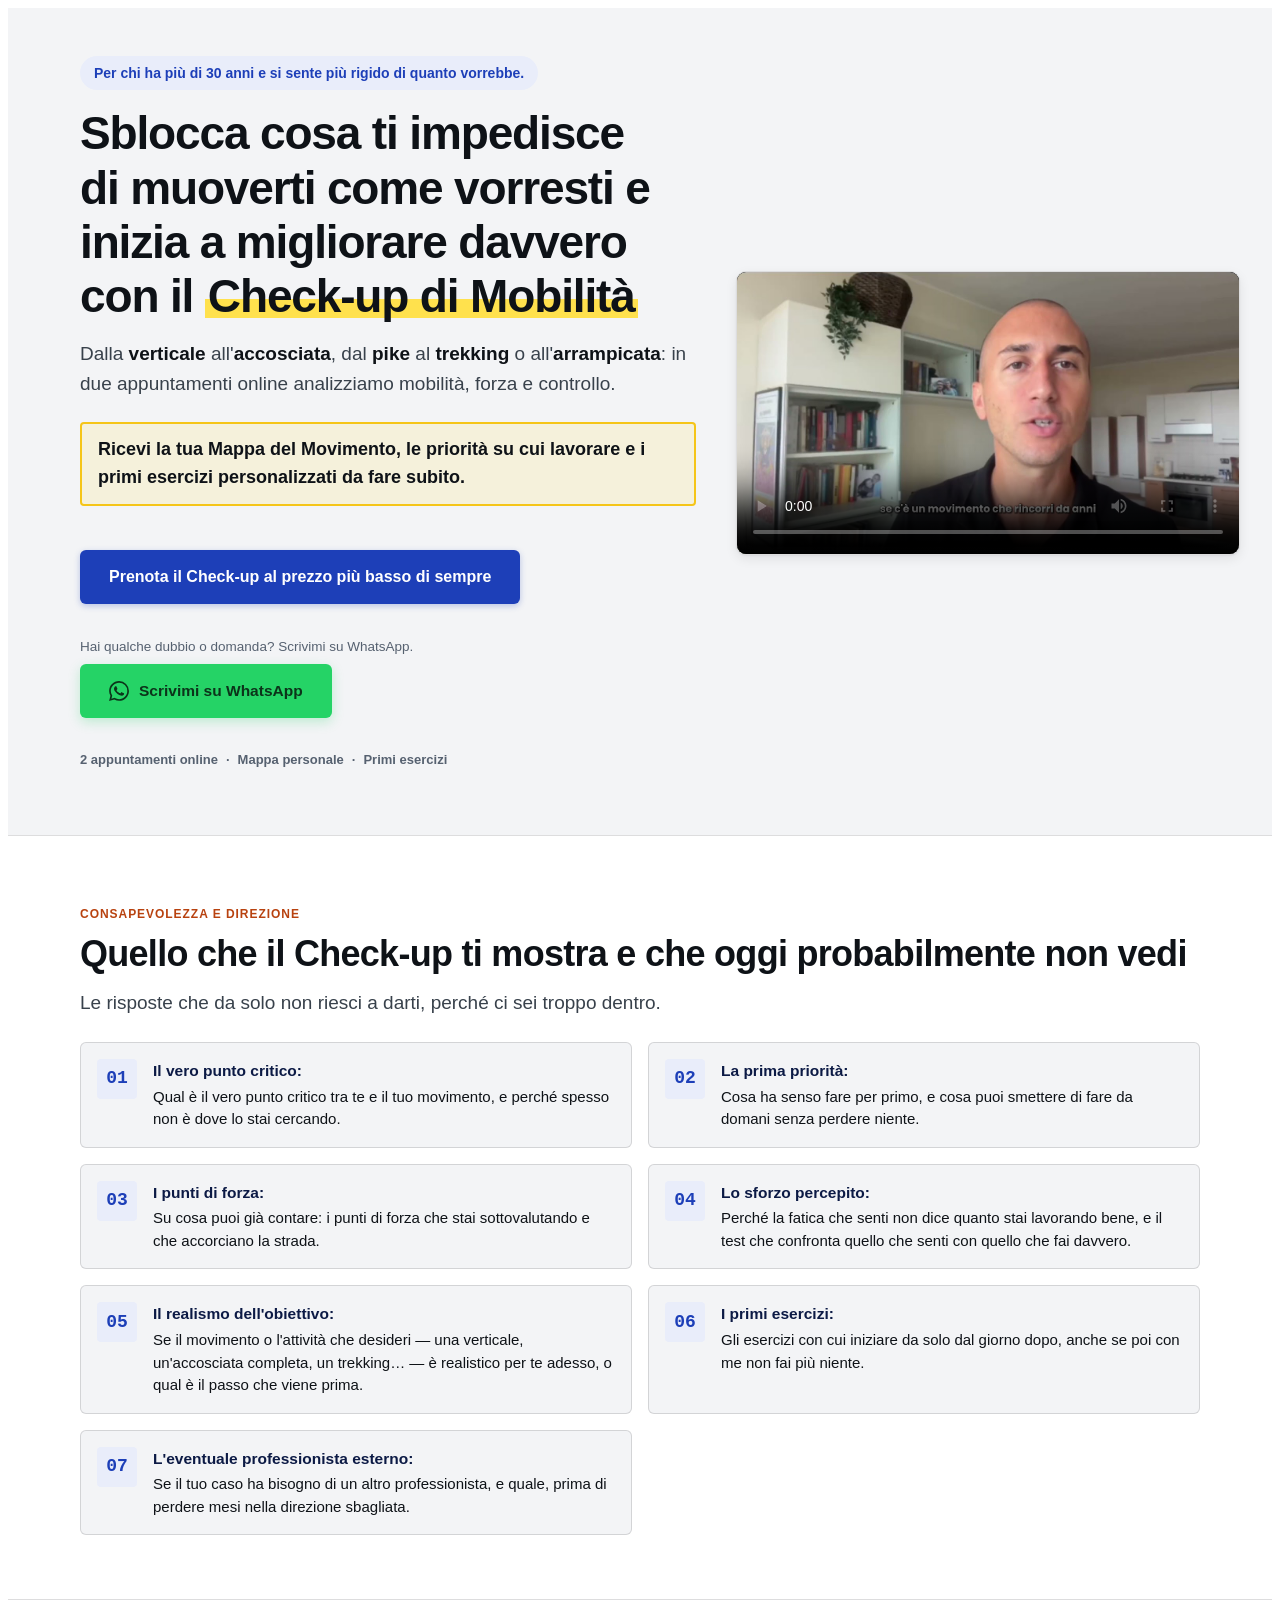
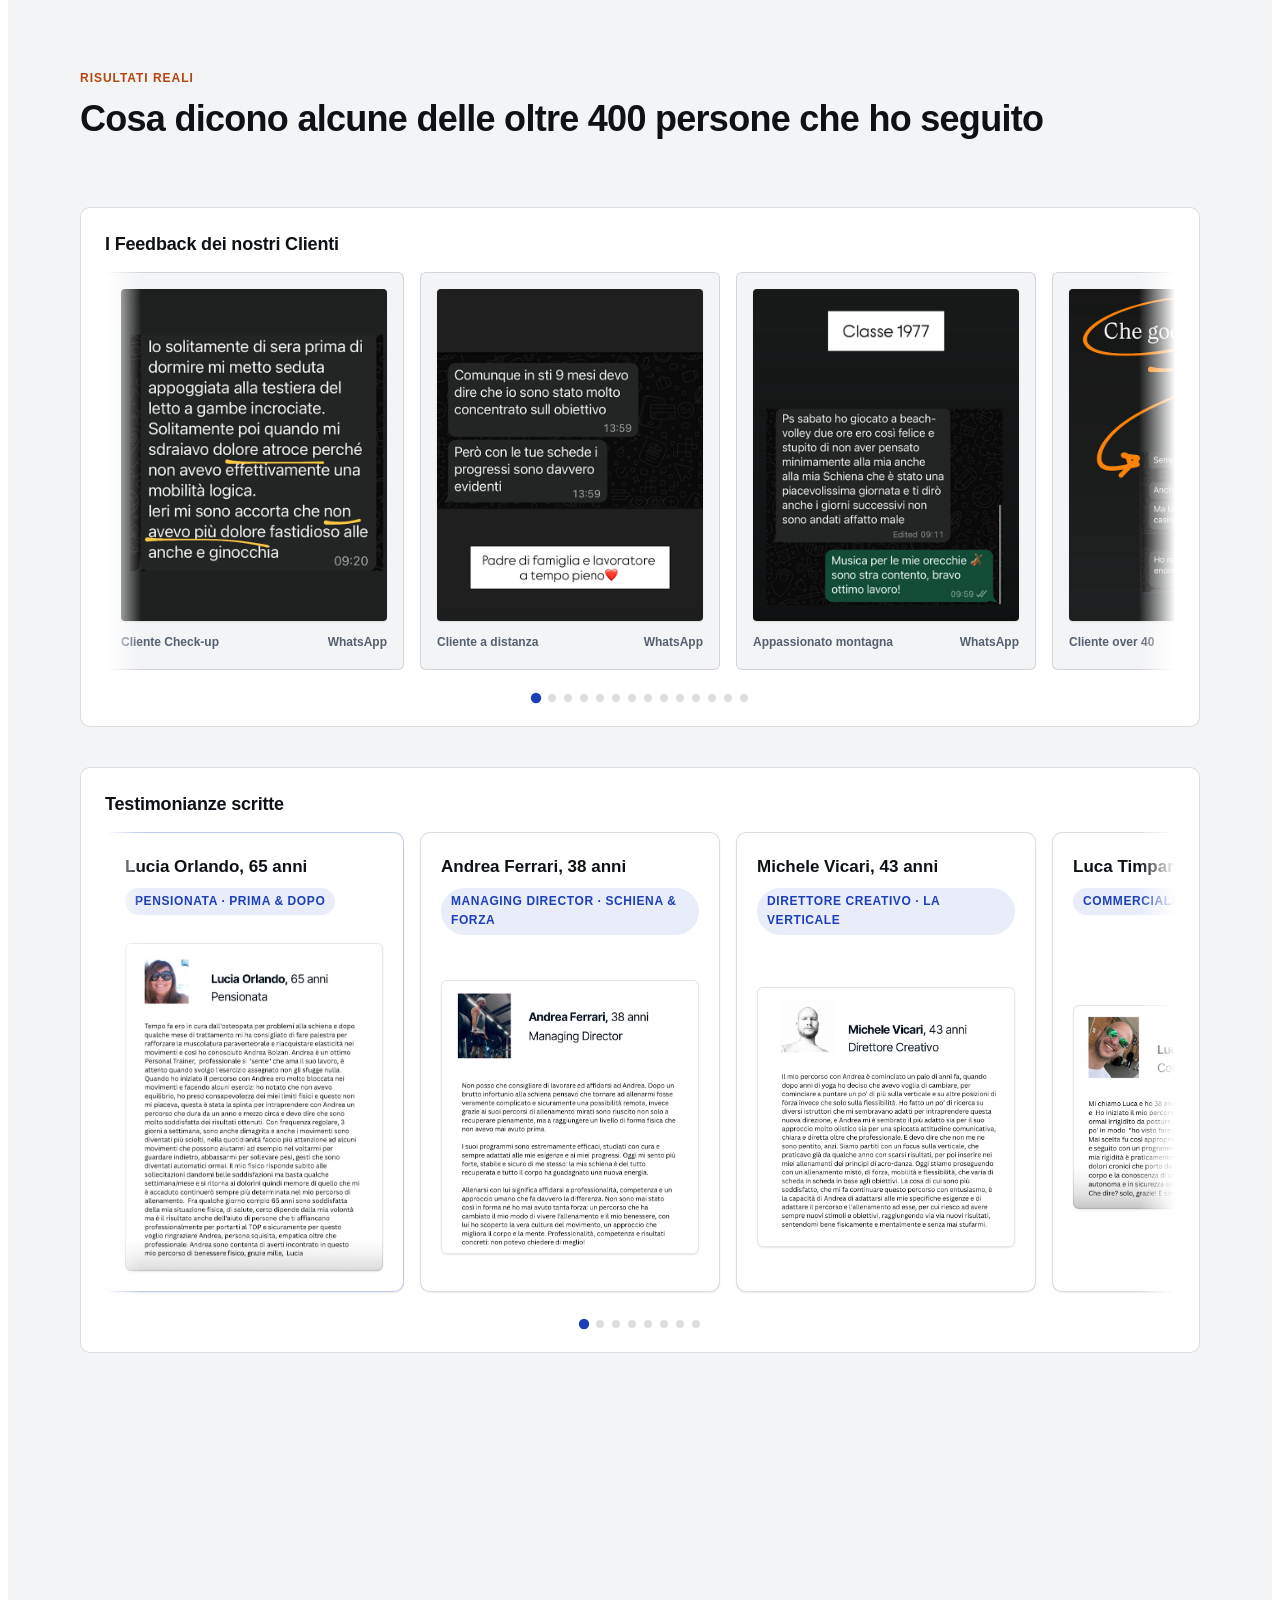
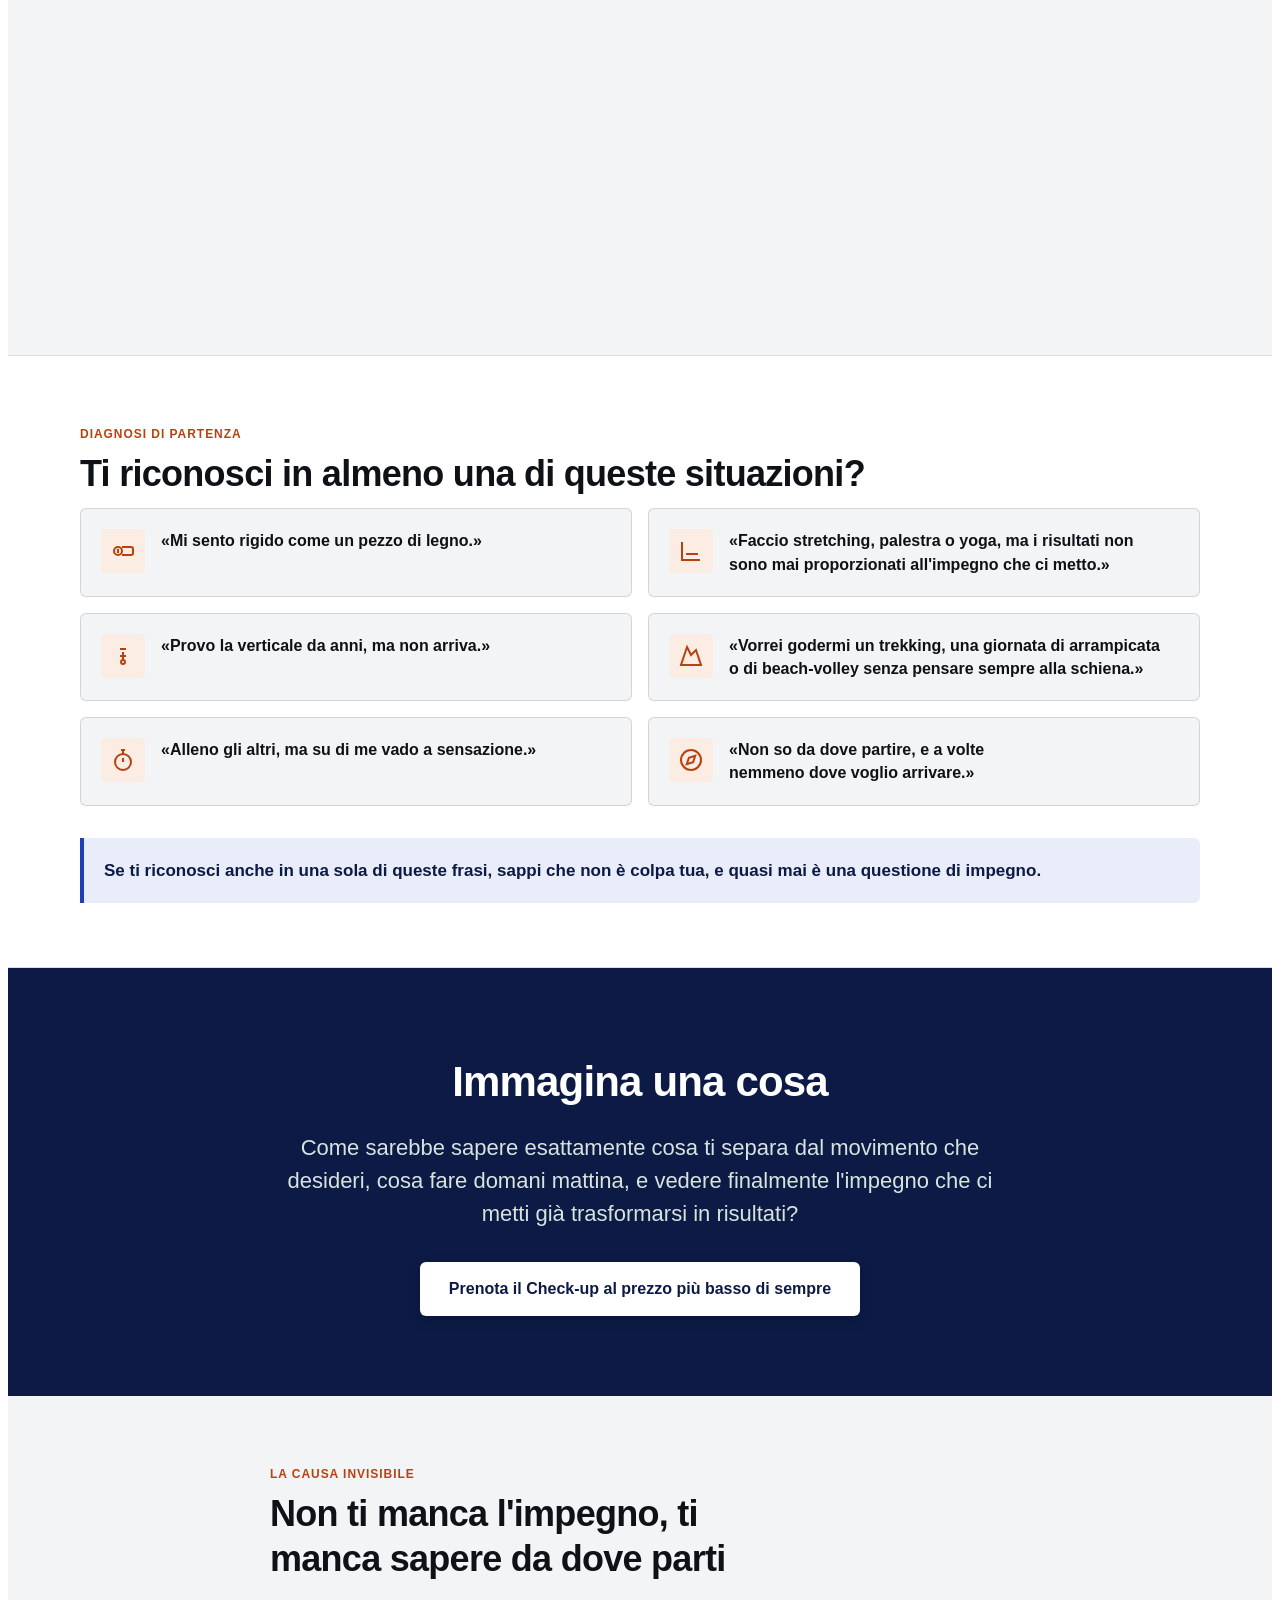
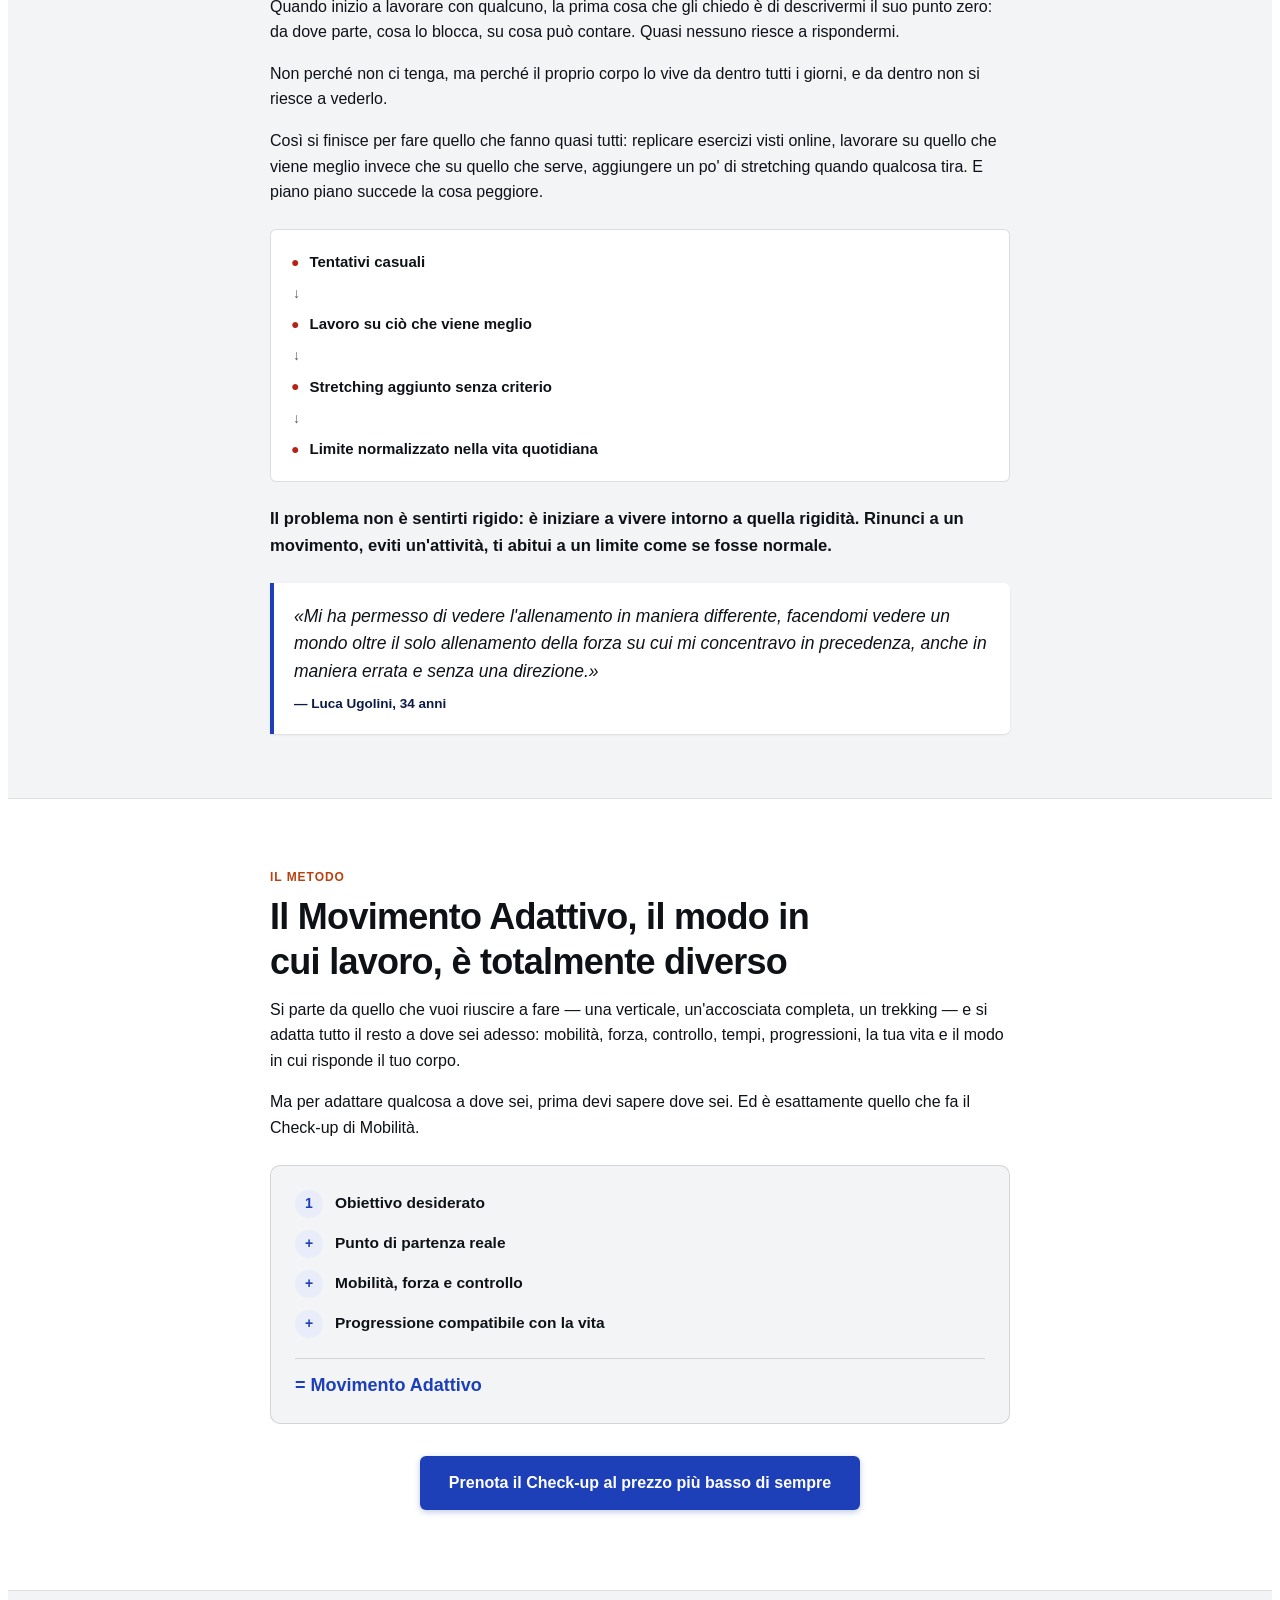
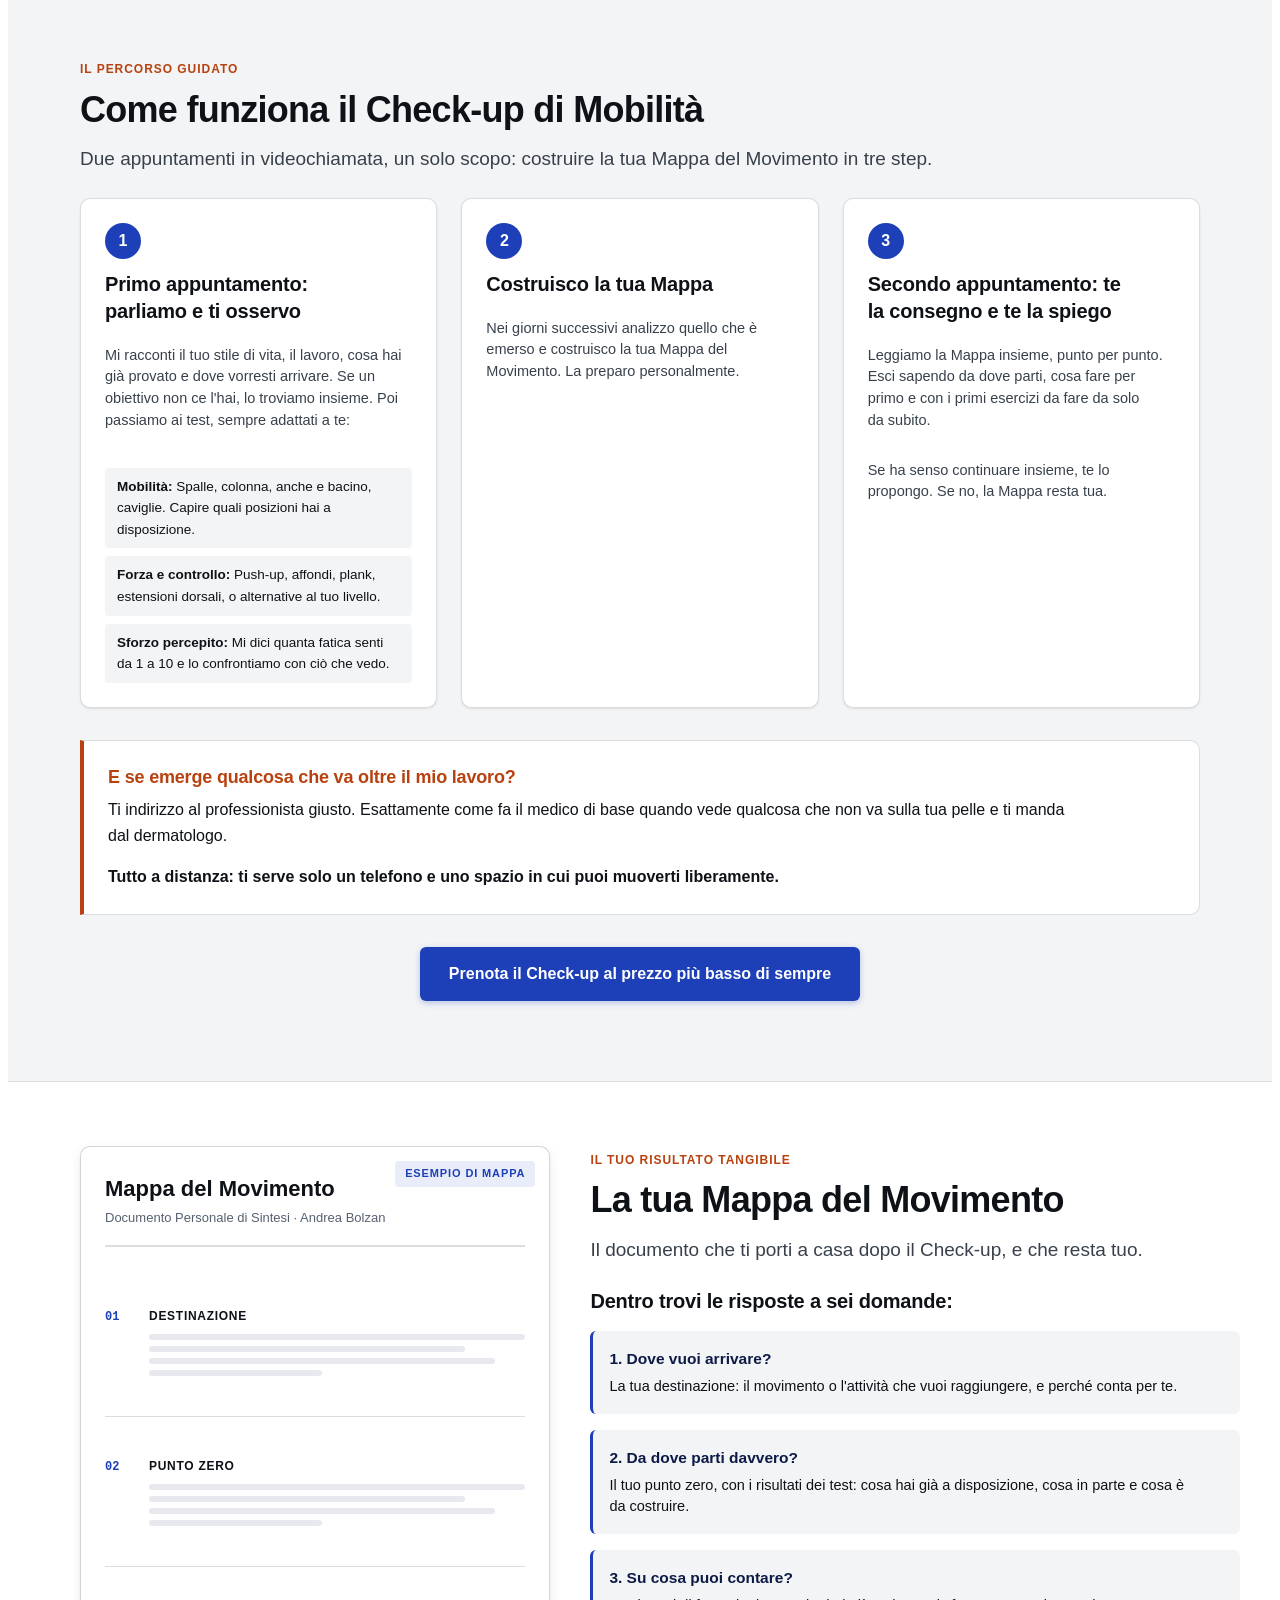
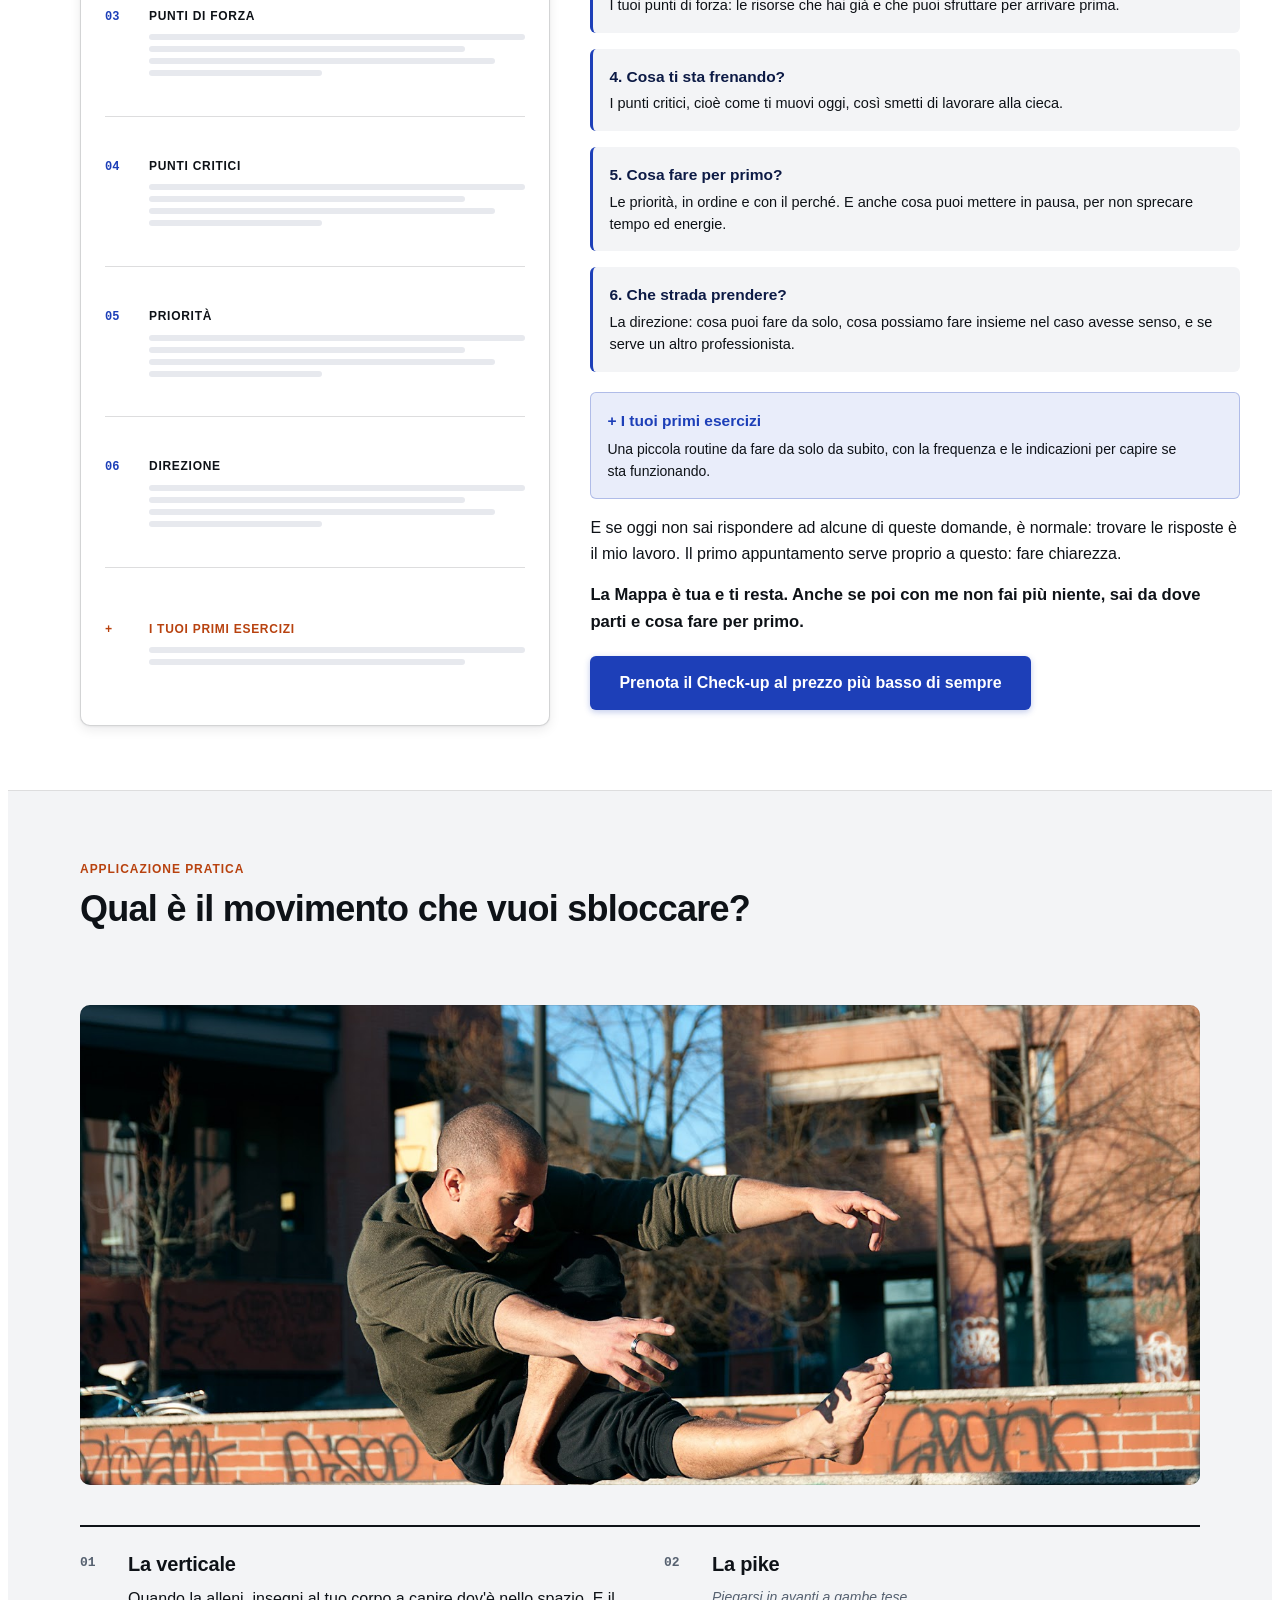
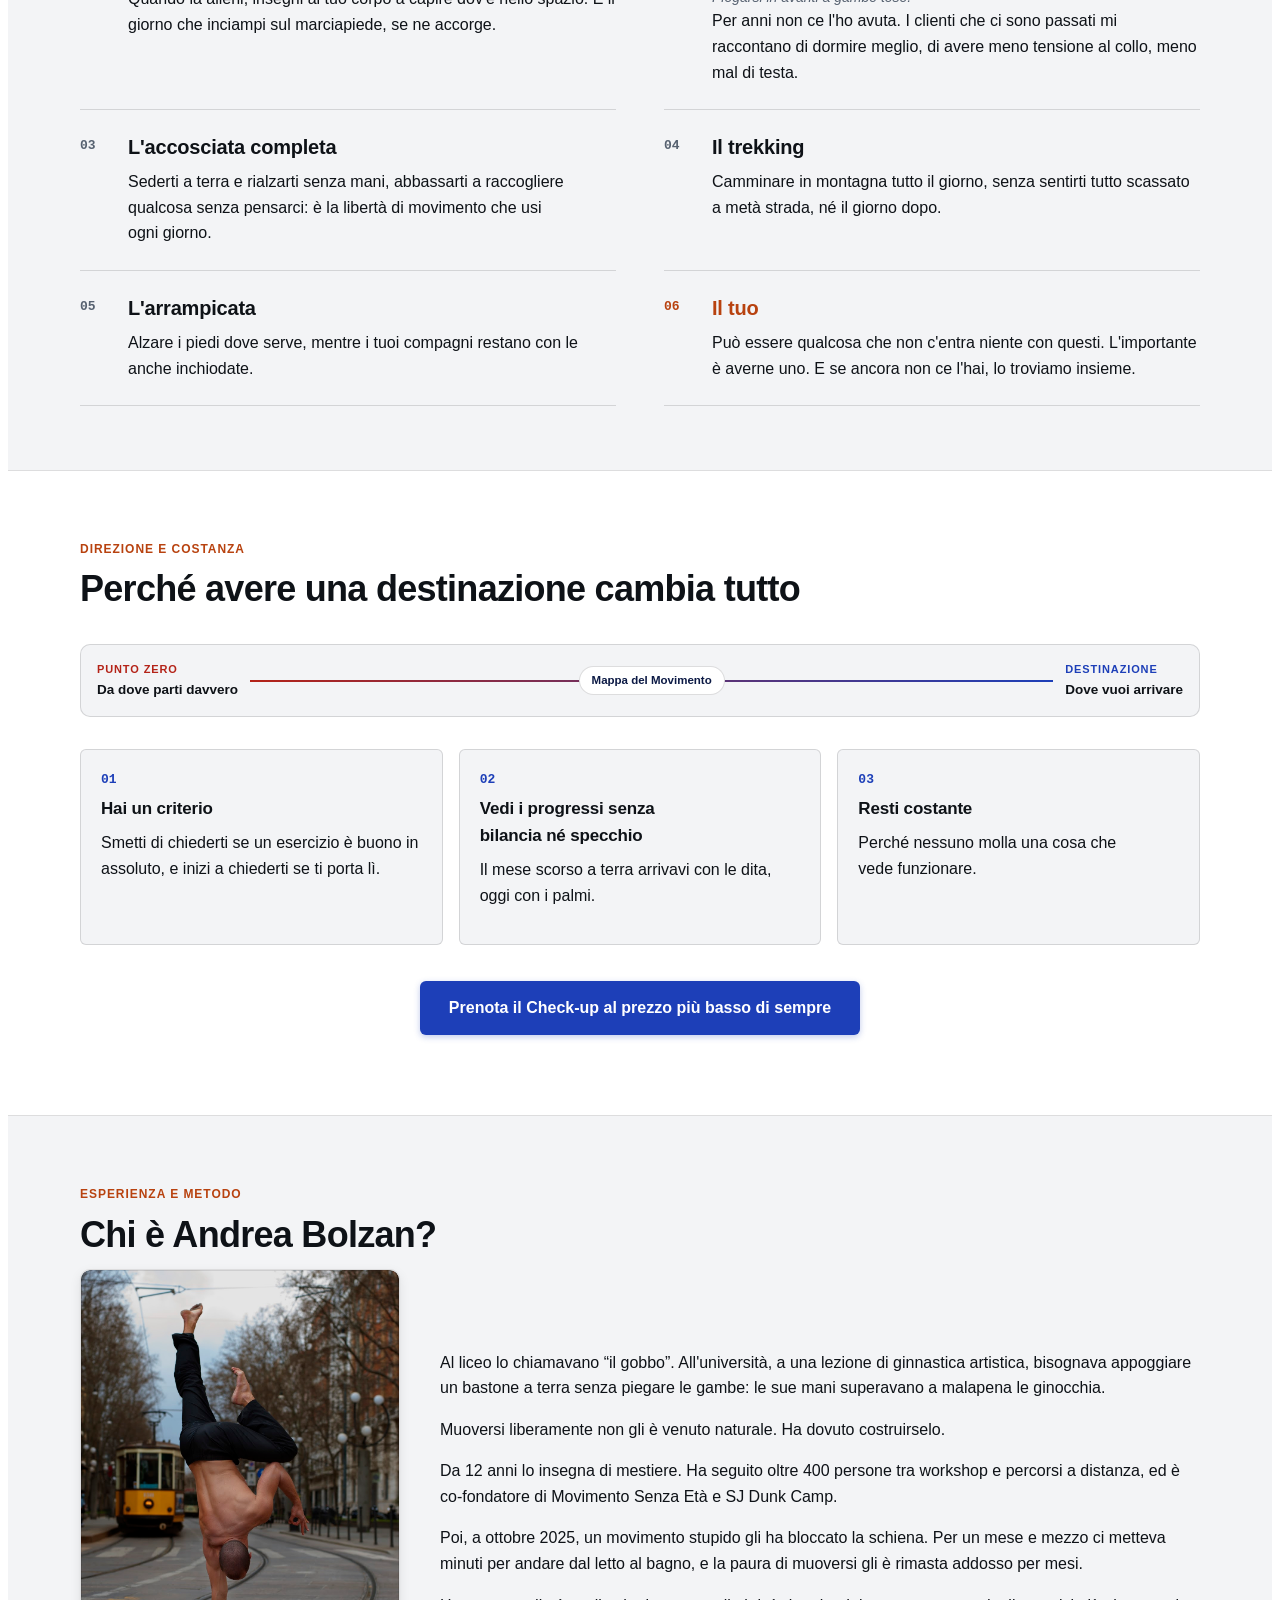
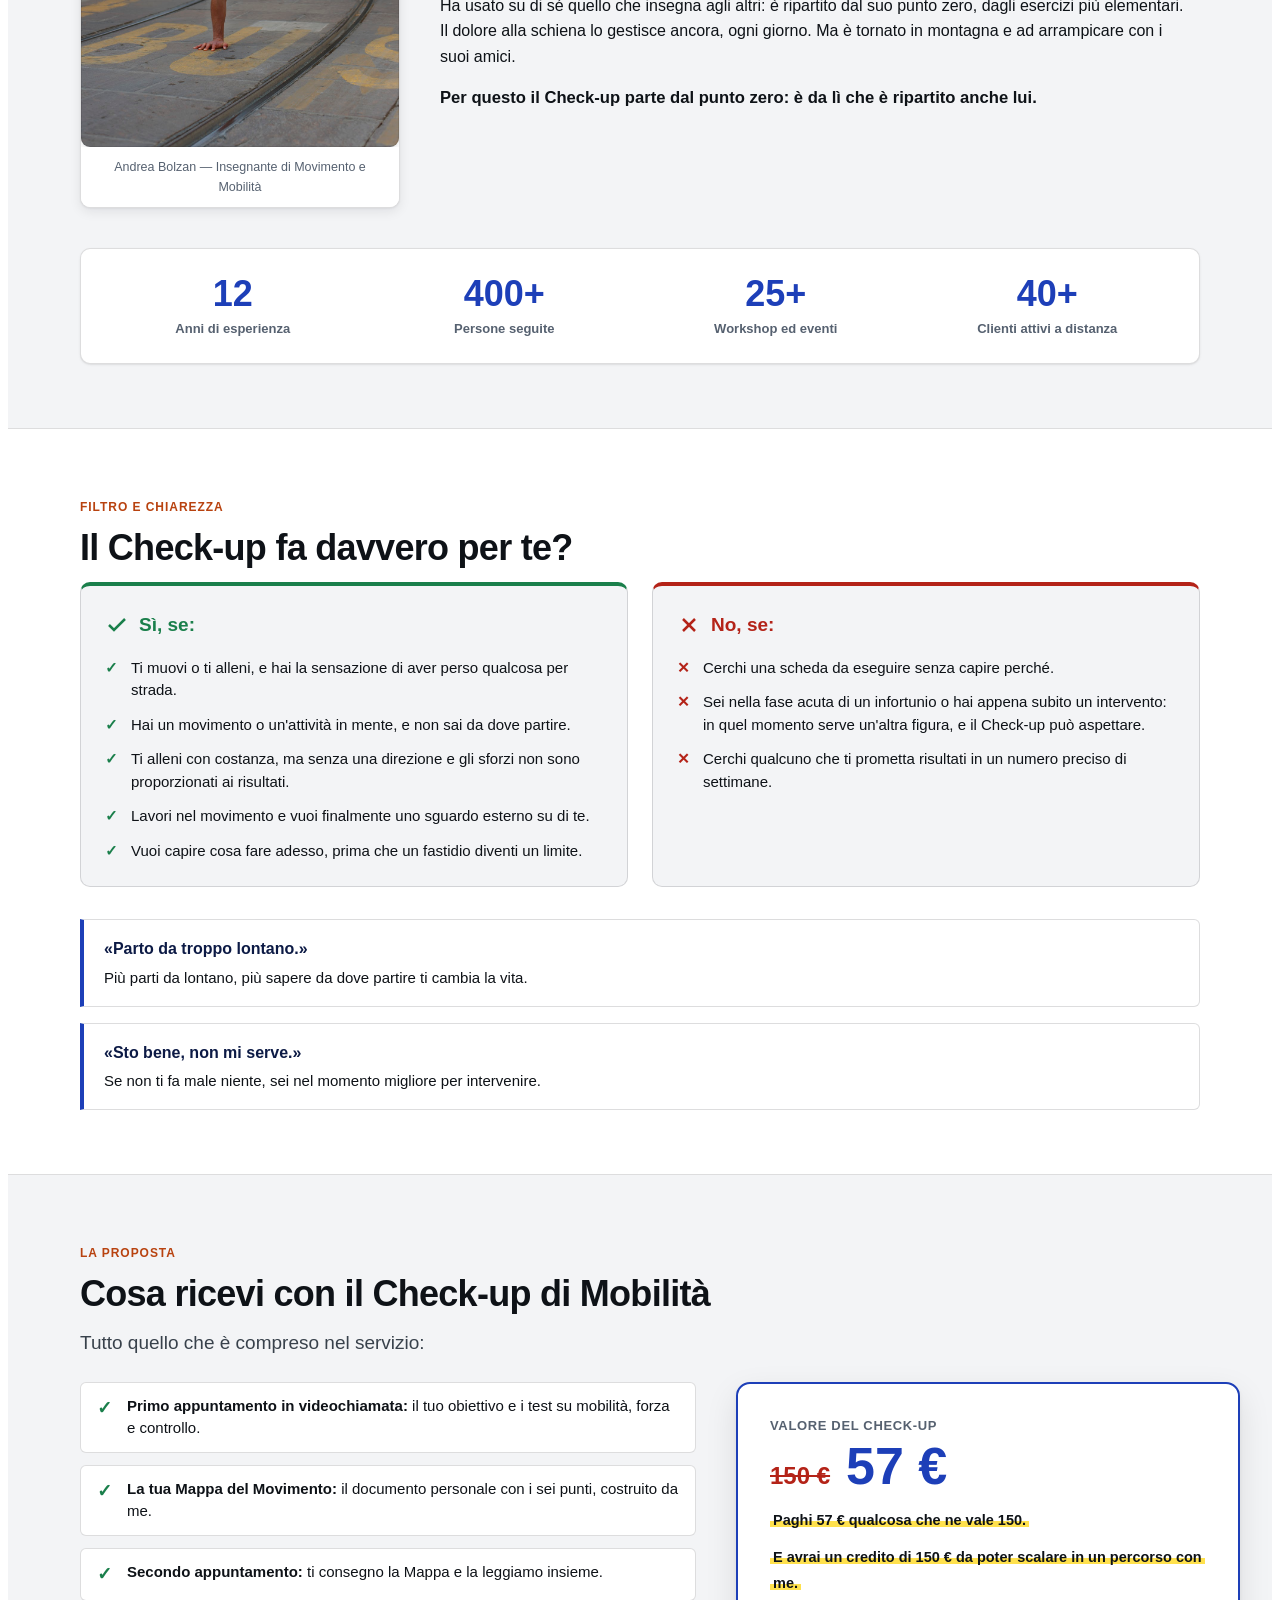
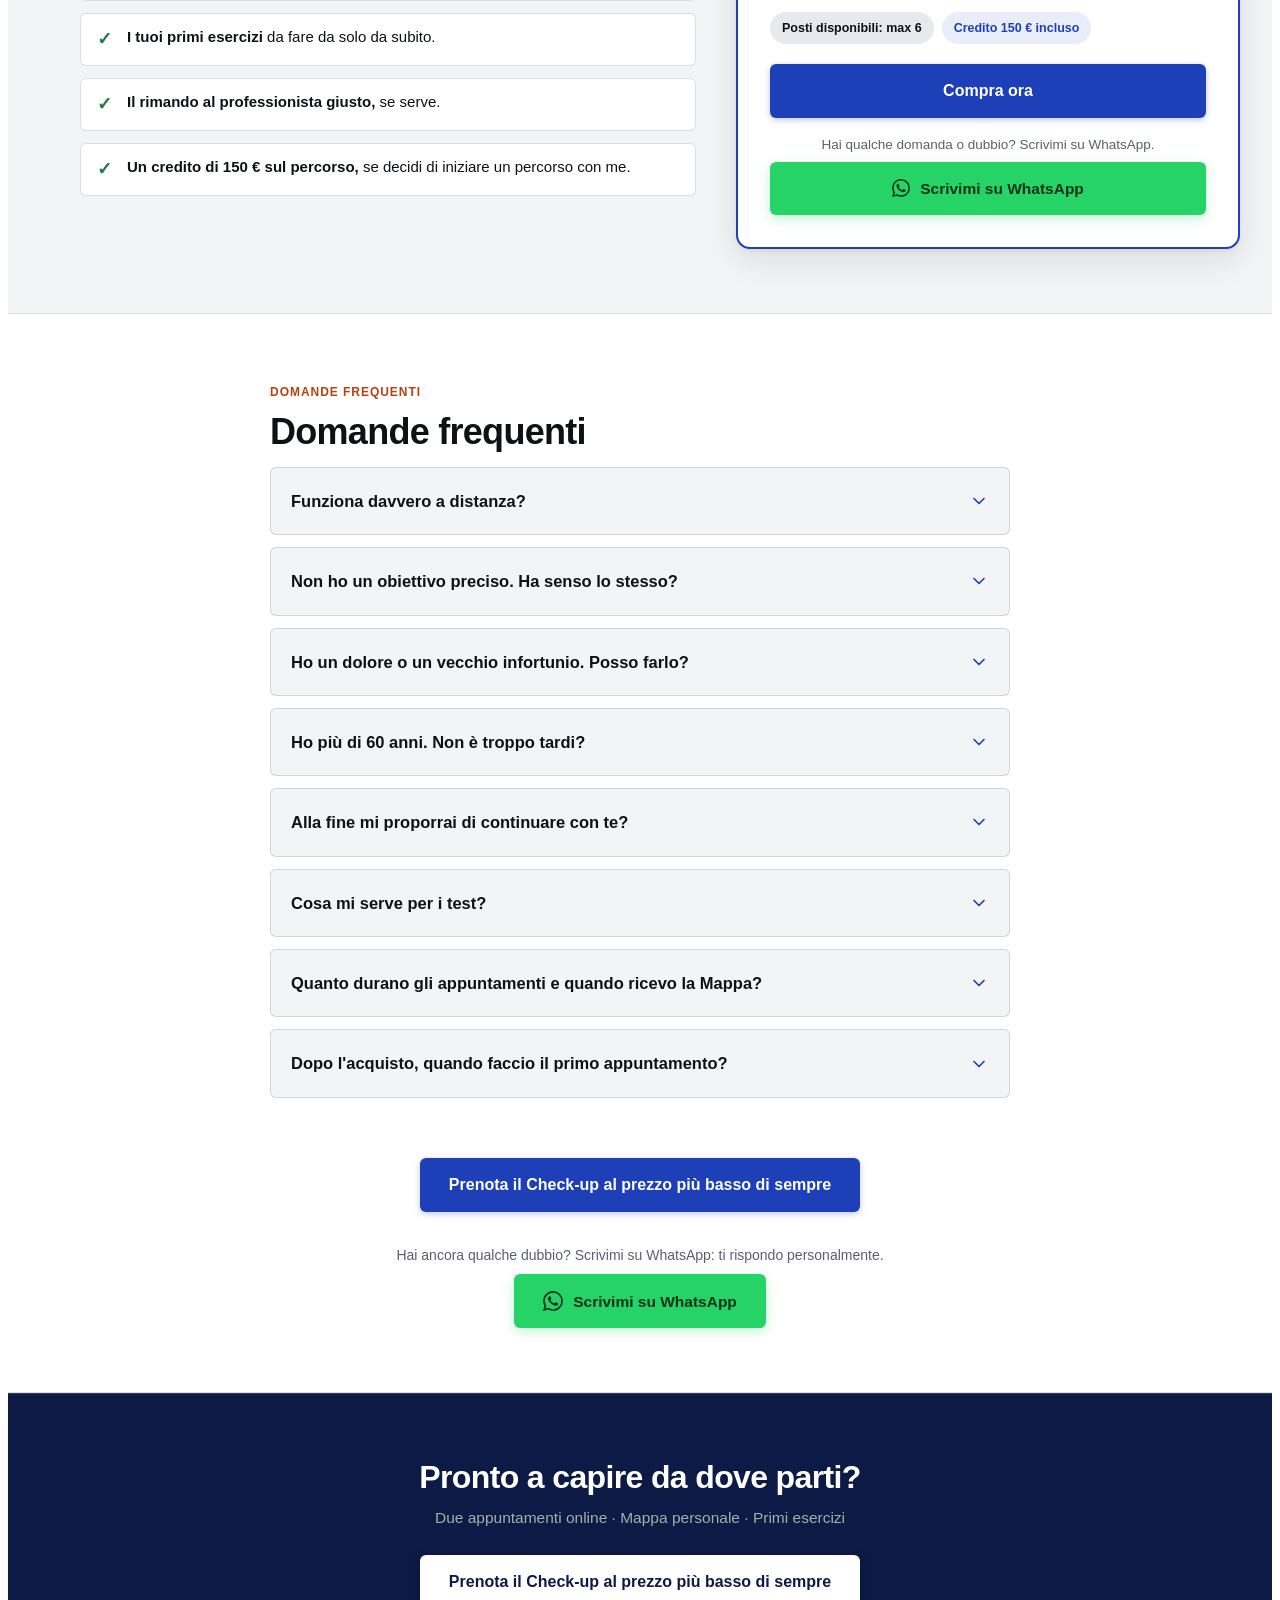
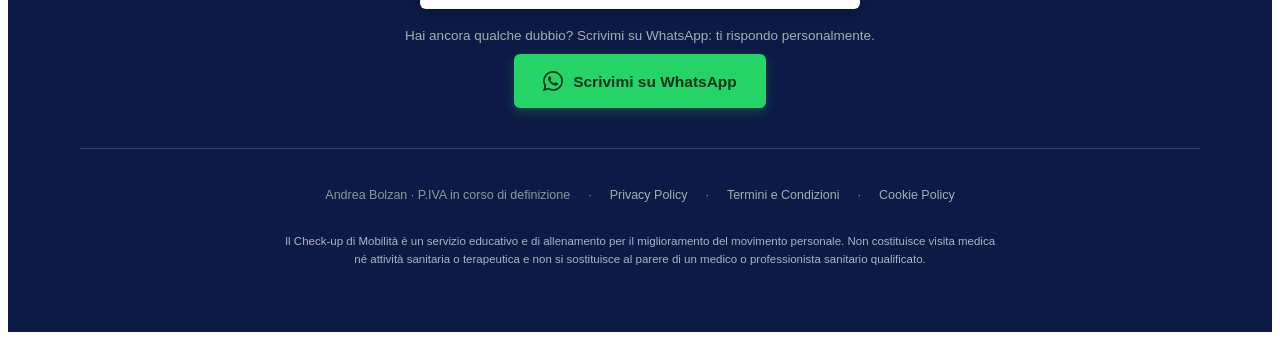
==== commit a59d5c2c: "feat(sticky): barra mobile con Check-up Mobilità + prezzo a sinistra, WhatsApp e 'Prenota ora' a des" ====
--- a/index.html
+++ b/index.html
@@ -1223,12 +1223,16 @@
     </footer>
 
     <!-- STICKY CTA MOBILE -->
-    <aside class="ab-sticky-mobile-cta" aria-label="Blocca il Check-up di Mobilità">
+    <aside class="ab-sticky-mobile-cta" aria-label="Prenota il Check-up di Mobilità">
+      <div class="ab-sticky-info">
+        <span class="ab-sticky-label">Check-up Mobilità</span>
+        <span class="ab-sticky-price" data-promo-price>57 €</span>
+      </div>
       <a class="ab-sticky-wa" href="#WHATSAPP_URL" data-whatsapp-link target="_blank" rel="noopener noreferrer" aria-label="Scrivimi su WhatsApp">
         <svg class="ab-wa-logo" width="26" height="26" viewBox="0 0 24 24" fill="currentColor" aria-hidden="true"><path d="M17.472 14.382c-.297-.149-1.758-.867-2.03-.967-.273-.099-.471-.148-.67.15-.197.297-.767.966-.94 1.164-.173.199-.347.223-.644.075-.297-.15-1.255-.463-2.39-1.475-.883-.788-1.48-1.761-1.653-2.059-.173-.297-.018-.458.13-.606.134-.133.298-.347.446-.52.149-.174.198-.298.298-.497.099-.198.05-.371-.025-.52-.075-.149-.669-1.612-.916-2.207-.242-.579-.487-.5-.669-.51-.173-.008-.371-.01-.57-.01-.198 0-.52.074-.792.372-.272.297-1.04 1.016-1.04 2.479 0 1.462 1.065 2.875 1.213 3.074.149.198 2.096 3.2 5.077 4.487.709.306 1.262.489 1.694.625.712.227 1.36.195 1.871.118.571-.085 1.758-.719 2.006-1.413.248-.694.248-1.289.173-1.413-.074-.124-.272-.198-.57-.347m-5.421 7.403h-.004a9.87 9.87 0 01-5.031-1.378l-.361-.214-3.741.982.998-3.648-.235-.374a9.86 9.86 0 01-1.51-5.26c.001-5.45 4.436-9.884 9.888-9.884 2.64 0 5.122 1.03 6.988 2.898a9.825 9.825 0 012.893 6.994c-.003 5.45-4.437 9.884-9.885 9.884m8.413-18.297A11.815 11.815 0 0012.05 0C5.495 0 .16 5.335.157 11.892c0 2.096.547 4.142 1.588 5.945L.057 24l6.305-1.654a11.882 11.882 0 005.683 1.448h.005c6.554 0 11.89-5.335 11.893-11.893a11.821 11.821 0 00-3.48-8.413Z"></path></svg>
       </a>
       <a class="ab-cta ab-cta--primary ab-sticky-btn" href="https://andreabolzan.com/acquisto" data-checkout-link>
-        Blocca il Check-up · <span class="ab-tabular" data-promo-price>57 €</span>
+        Prenota ora
       </a>
     </aside>
 
--- a/styles.css
+++ b/styles.css
@@ -356,13 +356,18 @@
   to { transform: translateY(0); opacity: 1; }
 }
 
+/* Orario ben visibile: più grande, giallo con testo scuro sulla barra blu */
 #ab-mobility-checkup .ab-countdown-timer {
-  background: rgba(255, 255, 255, 0.16);
-  padding: 2px 8px;
+  background: #ffe14d;
+  color: var(--ab-color-ink);
+  padding: 3px 10px;
   border-radius: var(--ab-radius-sm);
+  font-size: 18px;
+  line-height: 1.3;
   font-variant-numeric: tabular-nums;
-  letter-spacing: 0.05em;
-  font-weight: 700;
+  letter-spacing: 0.03em;
+  font-weight: 800;
+  white-space: nowrap;
 }
 
 /* ==========================================================================
@@ -1661,6 +1666,7 @@
 #ab-mobility-checkup .ab-offer-countdown-box .ab-countdown-timer {
   background: rgba(184, 66, 15, 0.12);
   color: var(--ab-color-accent);
+  font-size: 17px;
 }
 
 #ab-mobility-checkup .ab-pricing-credit-text {
@@ -1948,16 +1954,21 @@
   transition: transform 420ms cubic-bezier(0.34, 1.35, 0.64, 1), opacity 220ms var(--ab-ease-out);
 }
 
+/* Sinistra: nome + prezzo; destra: WhatsApp + Prenota ora */
 #ab-mobility-checkup .ab-sticky-info {
   display: flex;
   flex-direction: column;
+  flex: 1 1 auto;
+  min-width: 0;
 }
 
 #ab-mobility-checkup .ab-sticky-label {
   font-size: 11.5px;
   font-weight: 700;
   text-transform: uppercase;
+  letter-spacing: 0.04em;
   color: var(--ab-color-muted);
+  white-space: nowrap;
 }
 
 #ab-mobility-checkup .ab-sticky-price {
@@ -2579,7 +2590,7 @@
 }
 
 #ab-mobility-checkup .ab-sticky-btn {
-  flex: 1 1 auto;
+  flex: 0 0 auto;
   width: auto;
 }
 
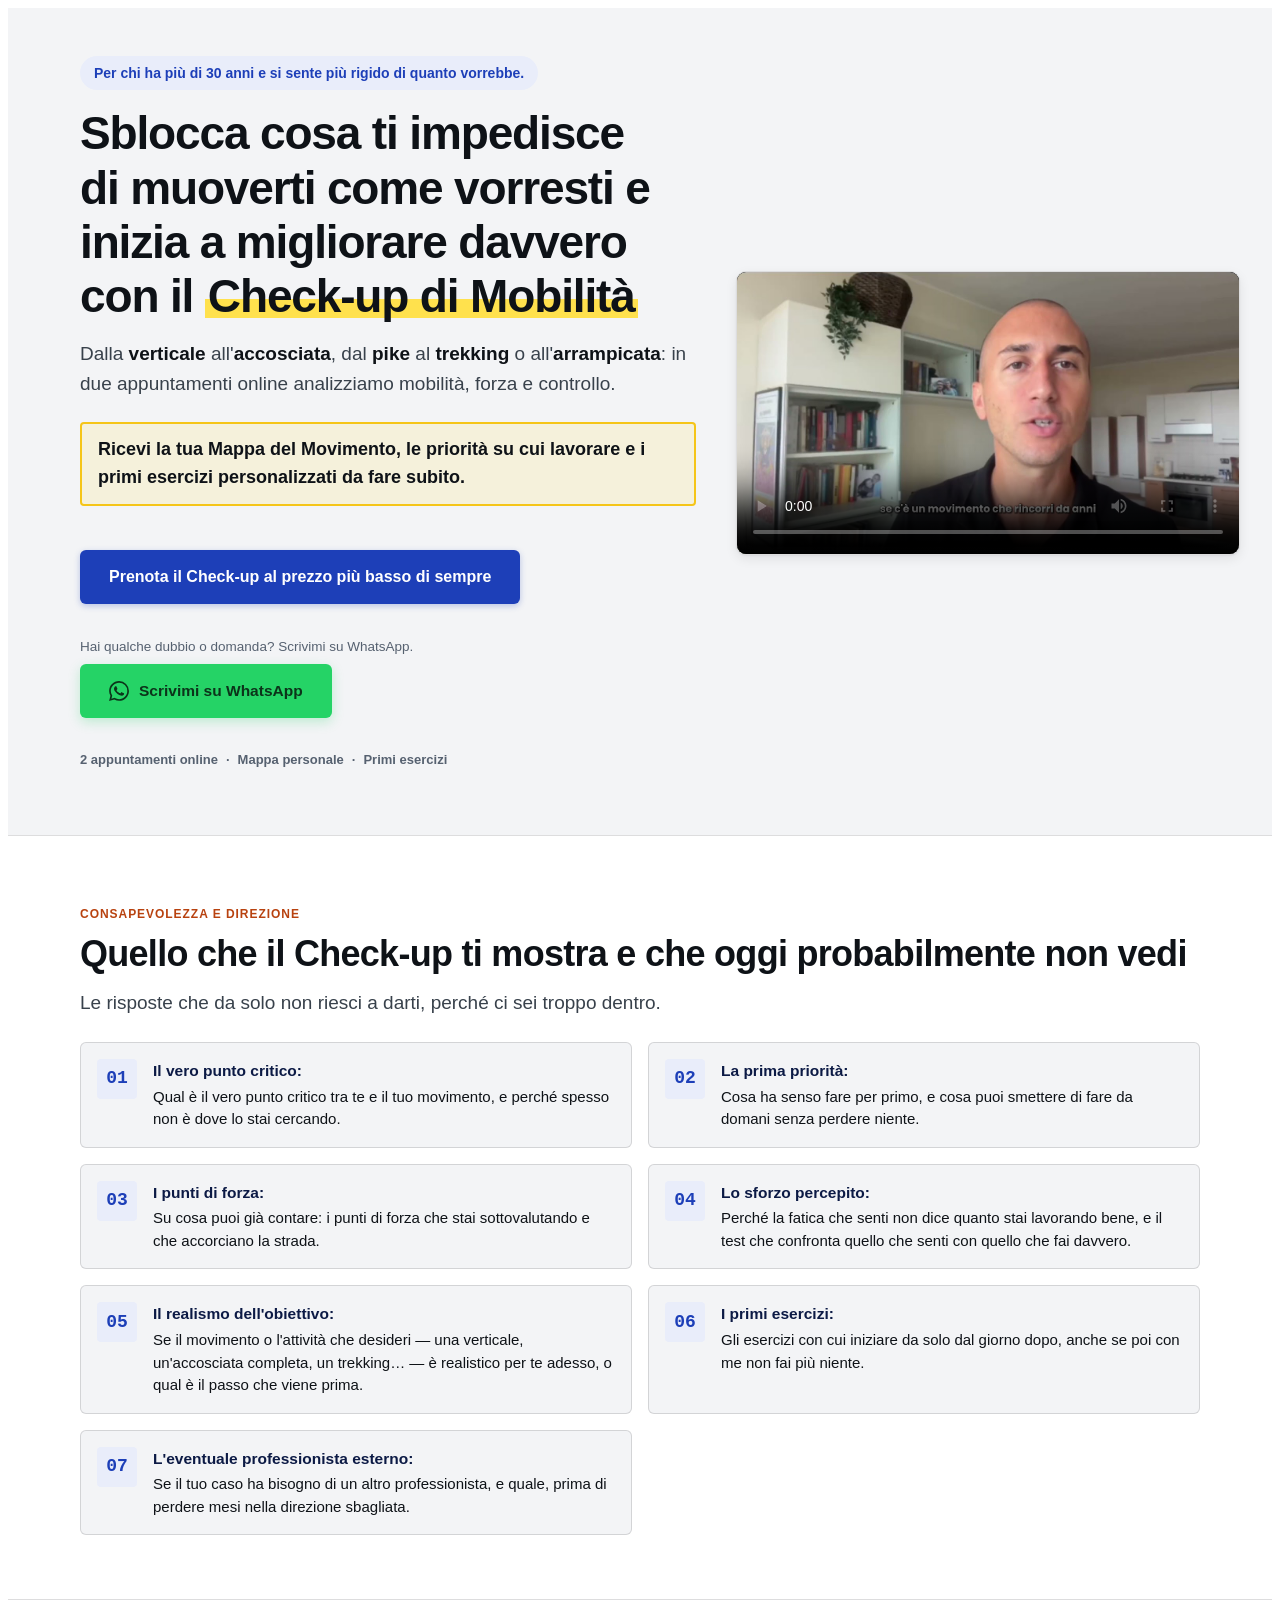
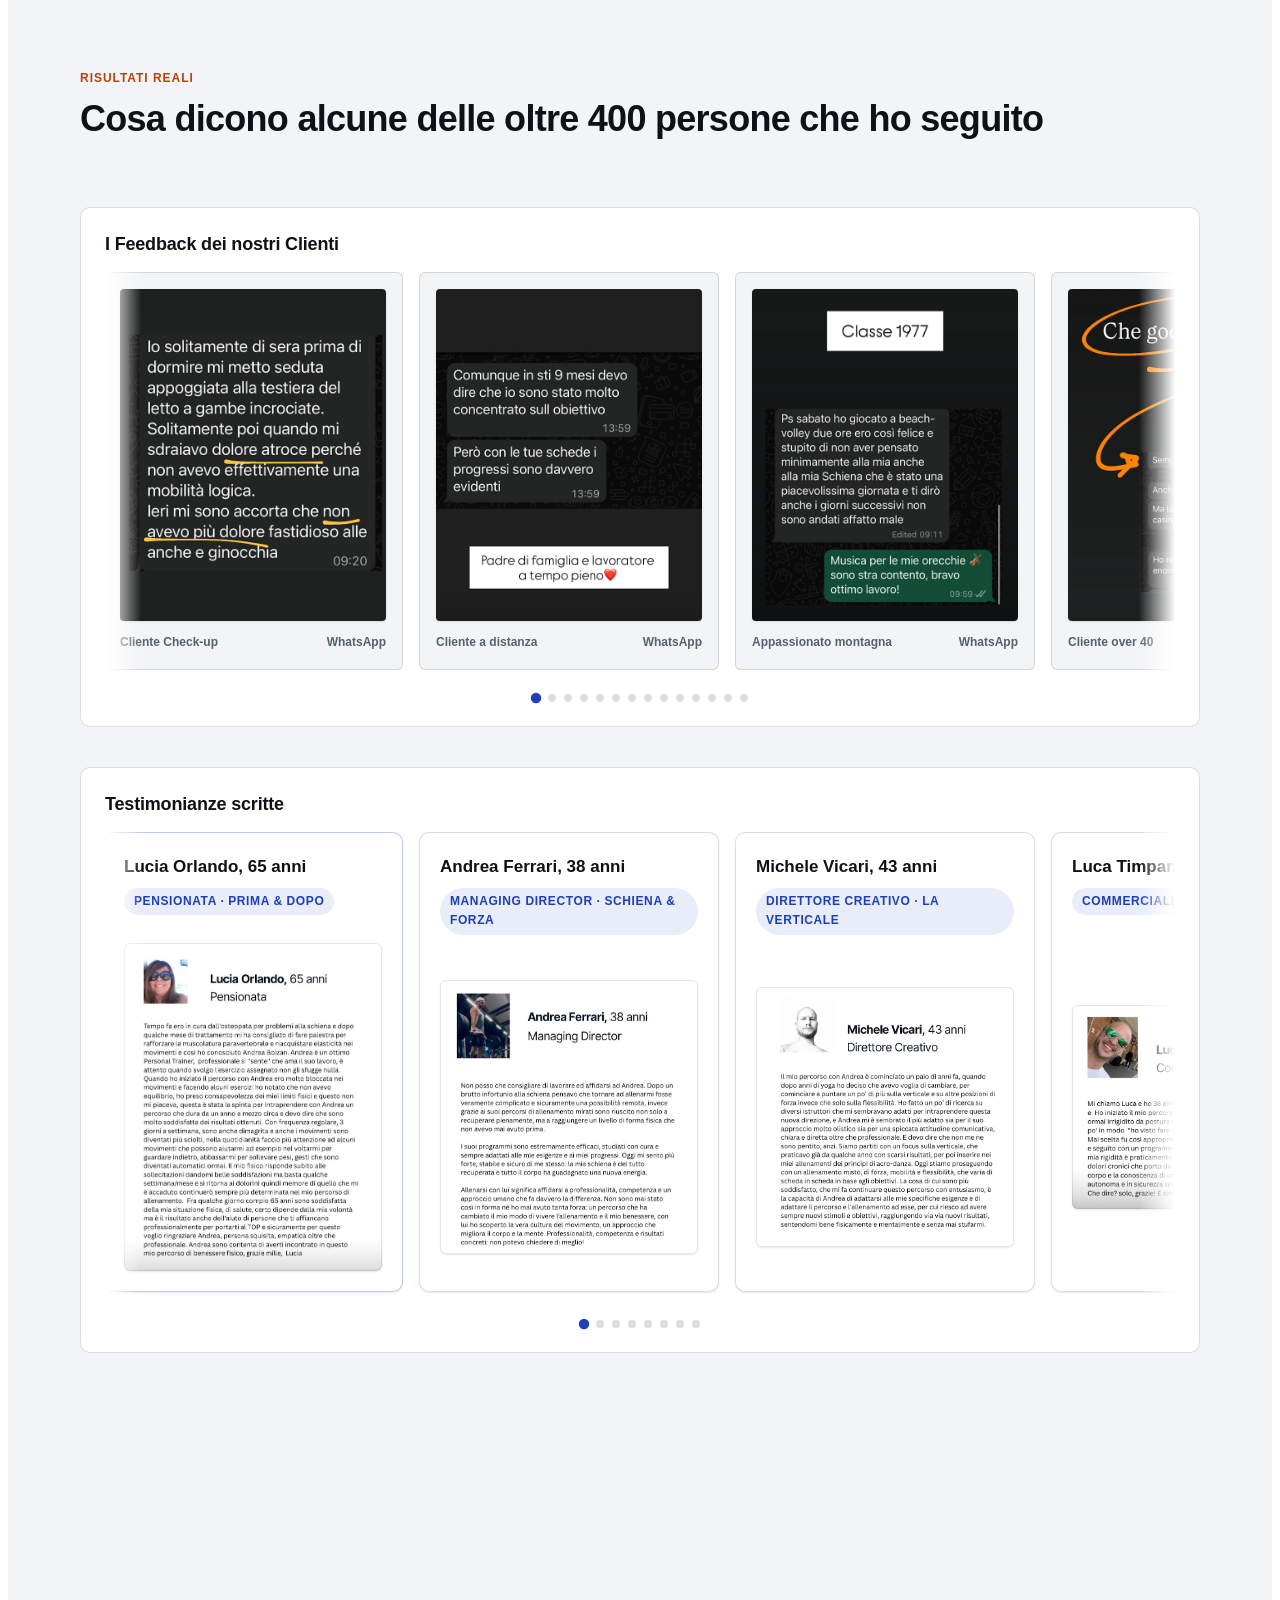
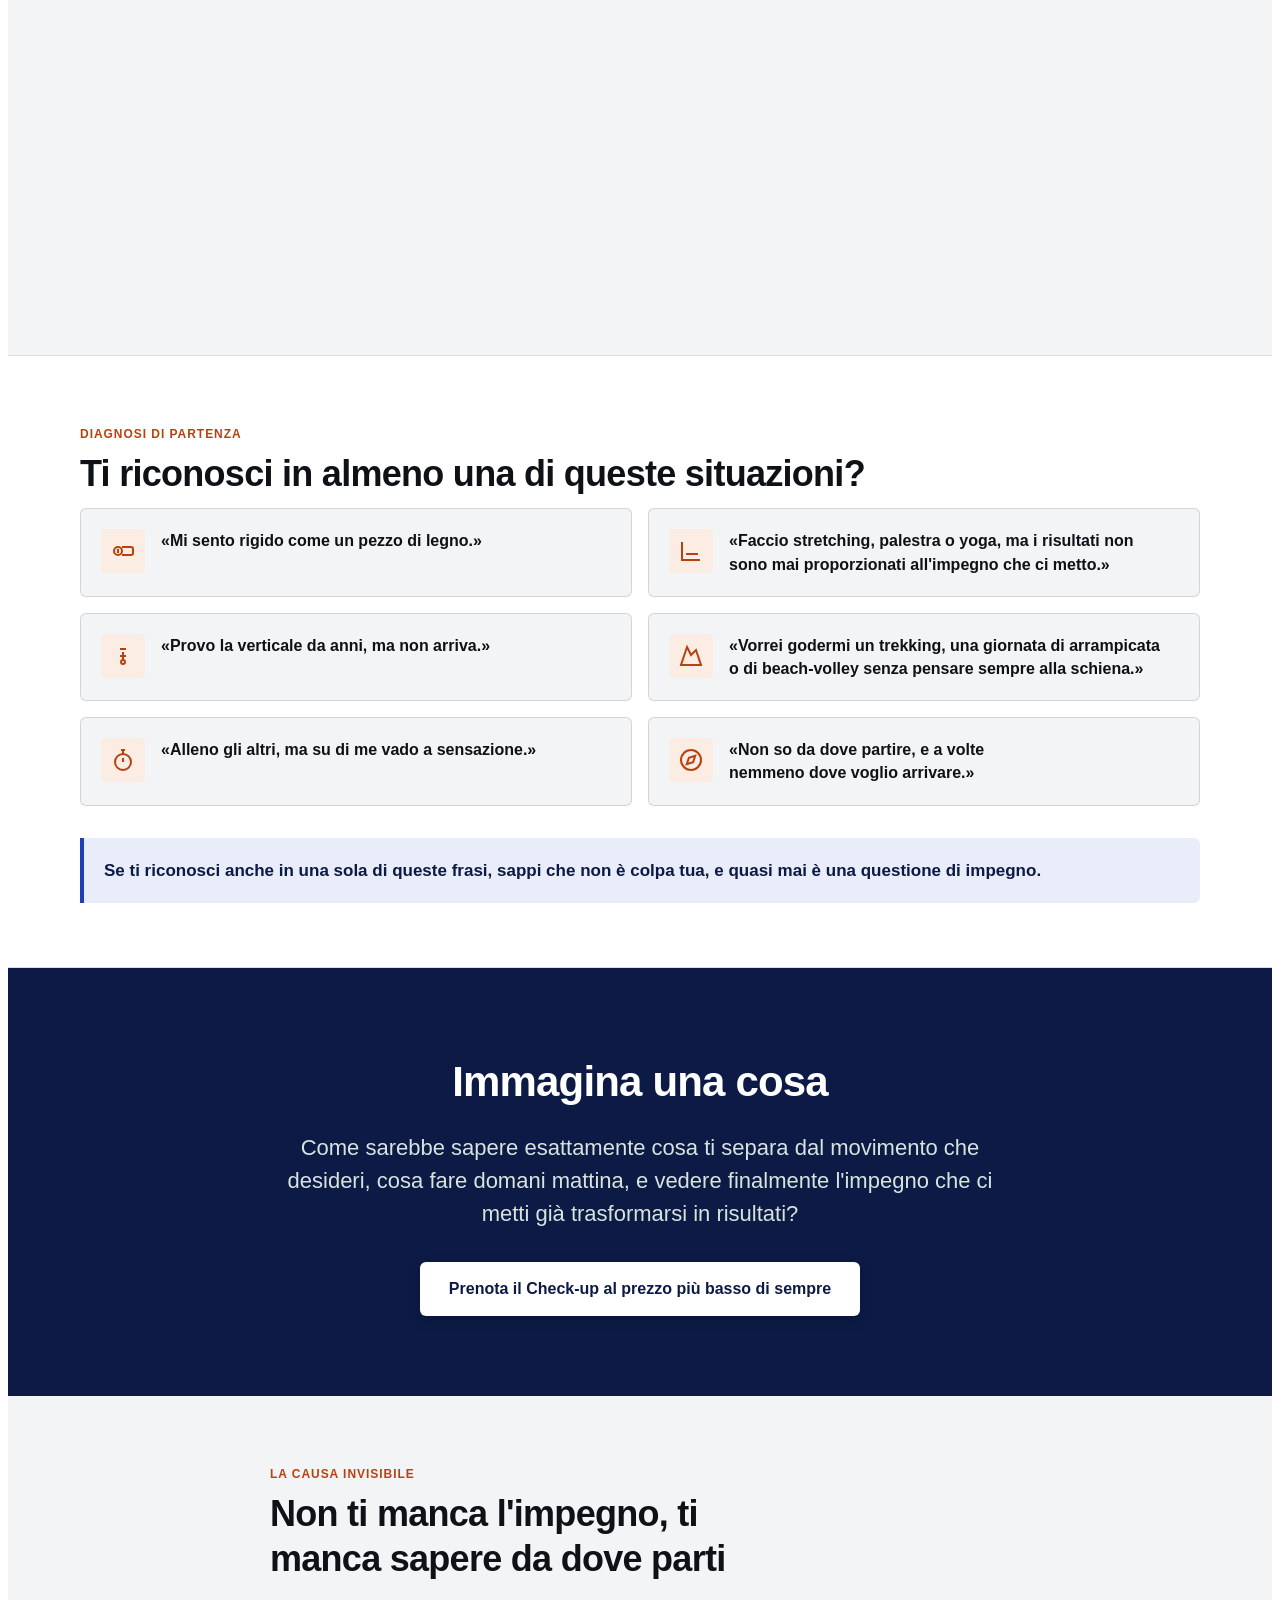
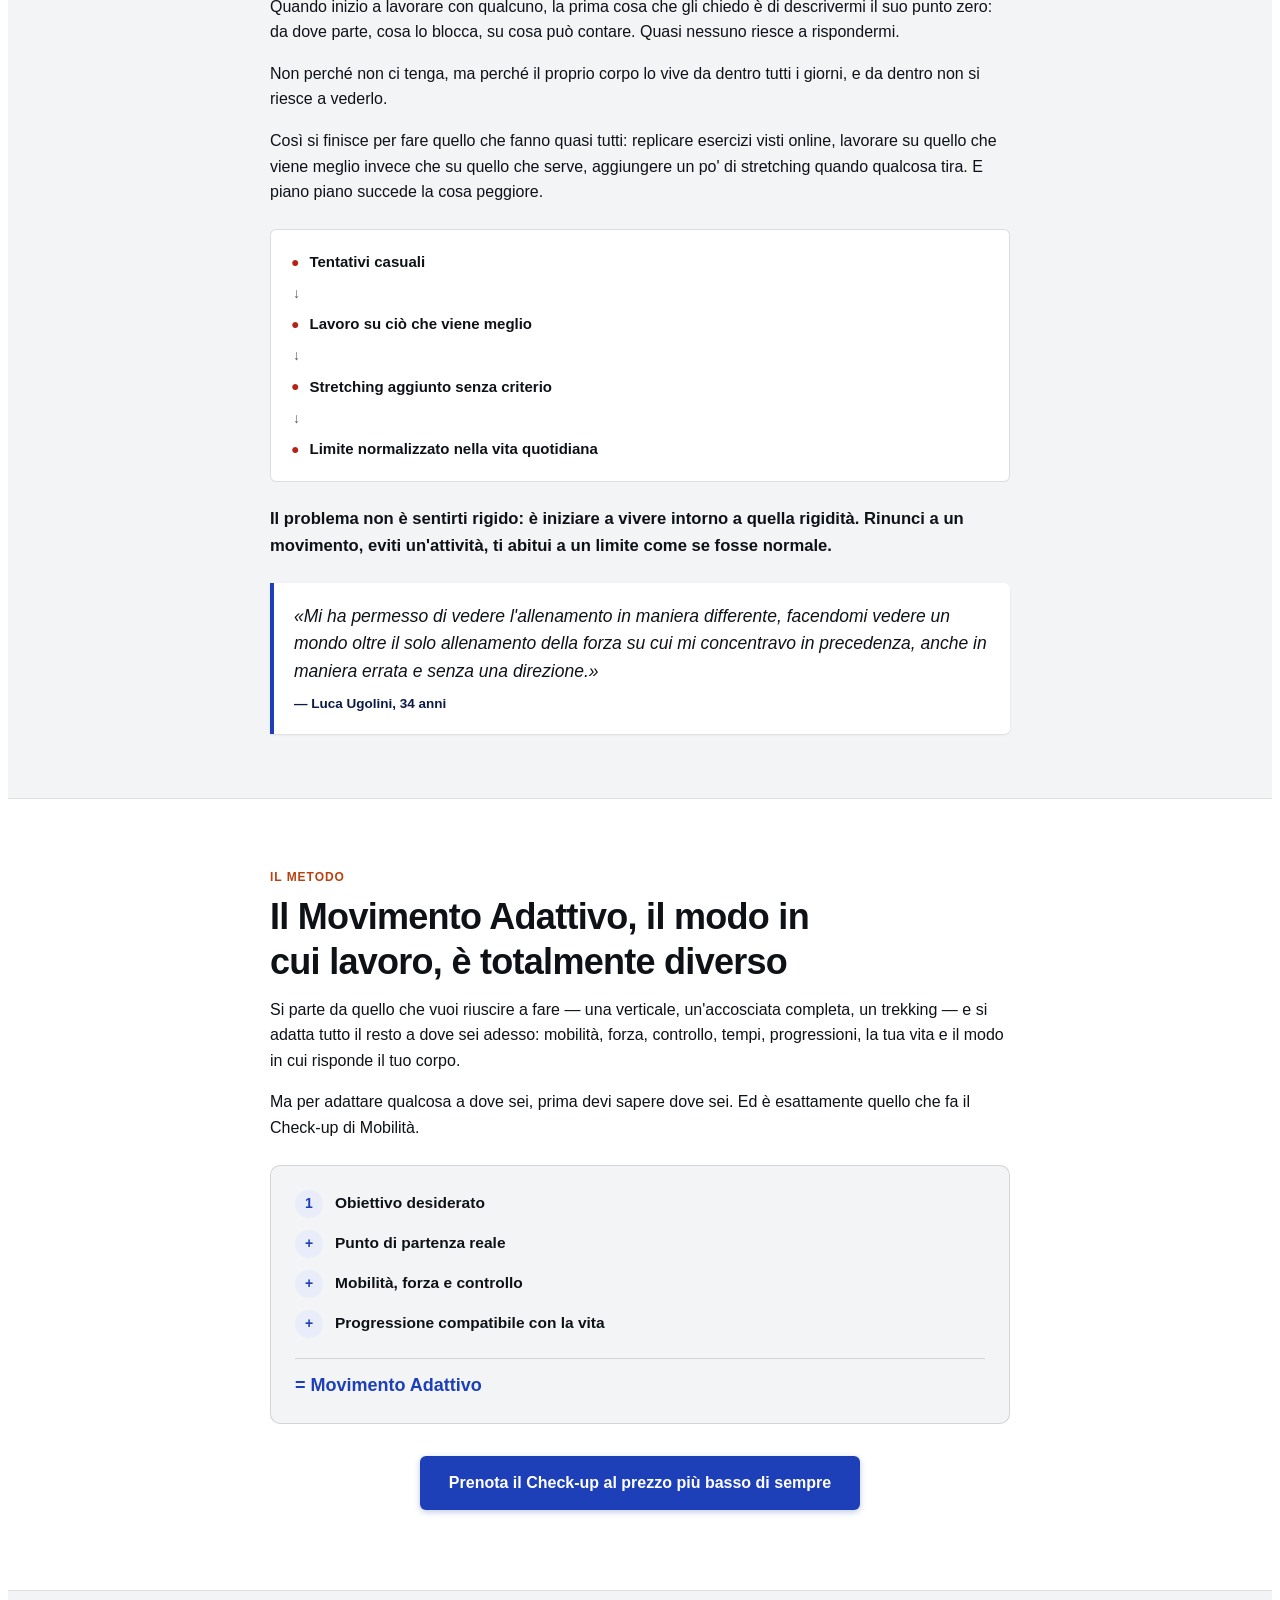
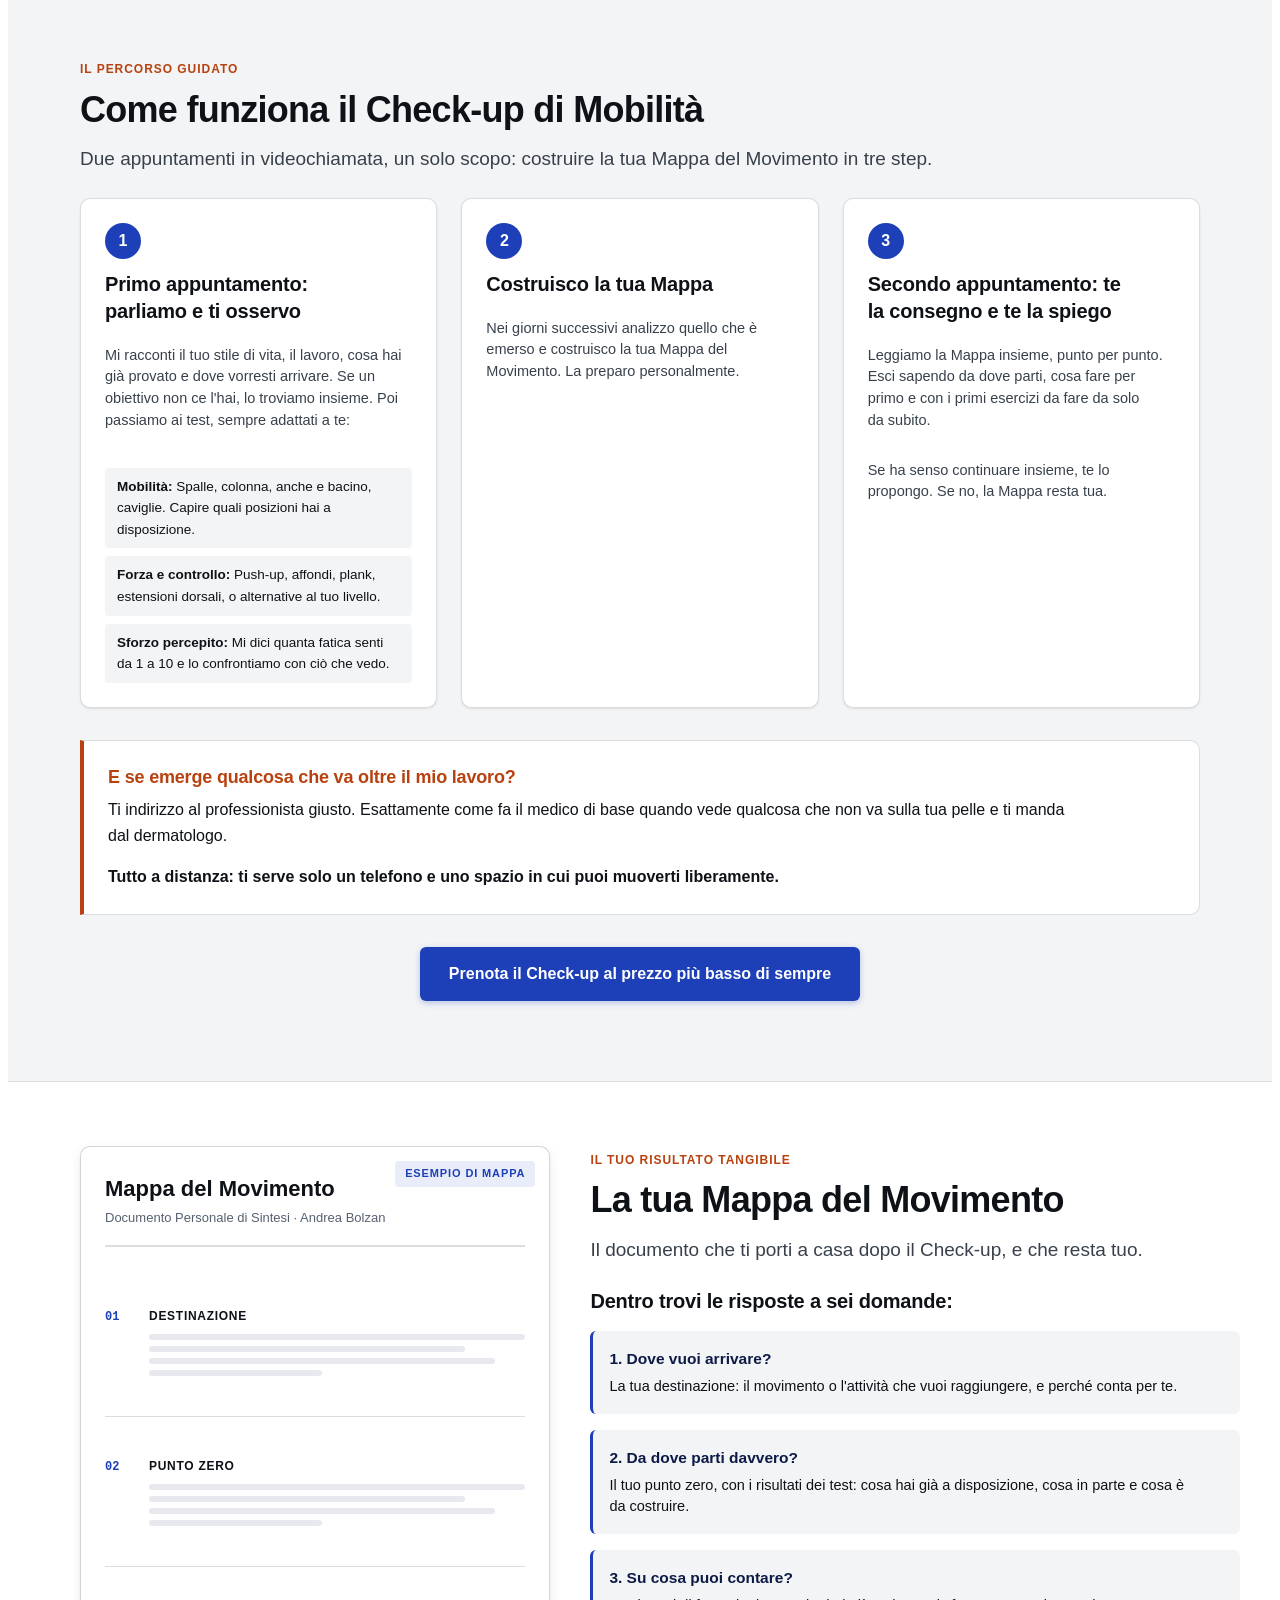
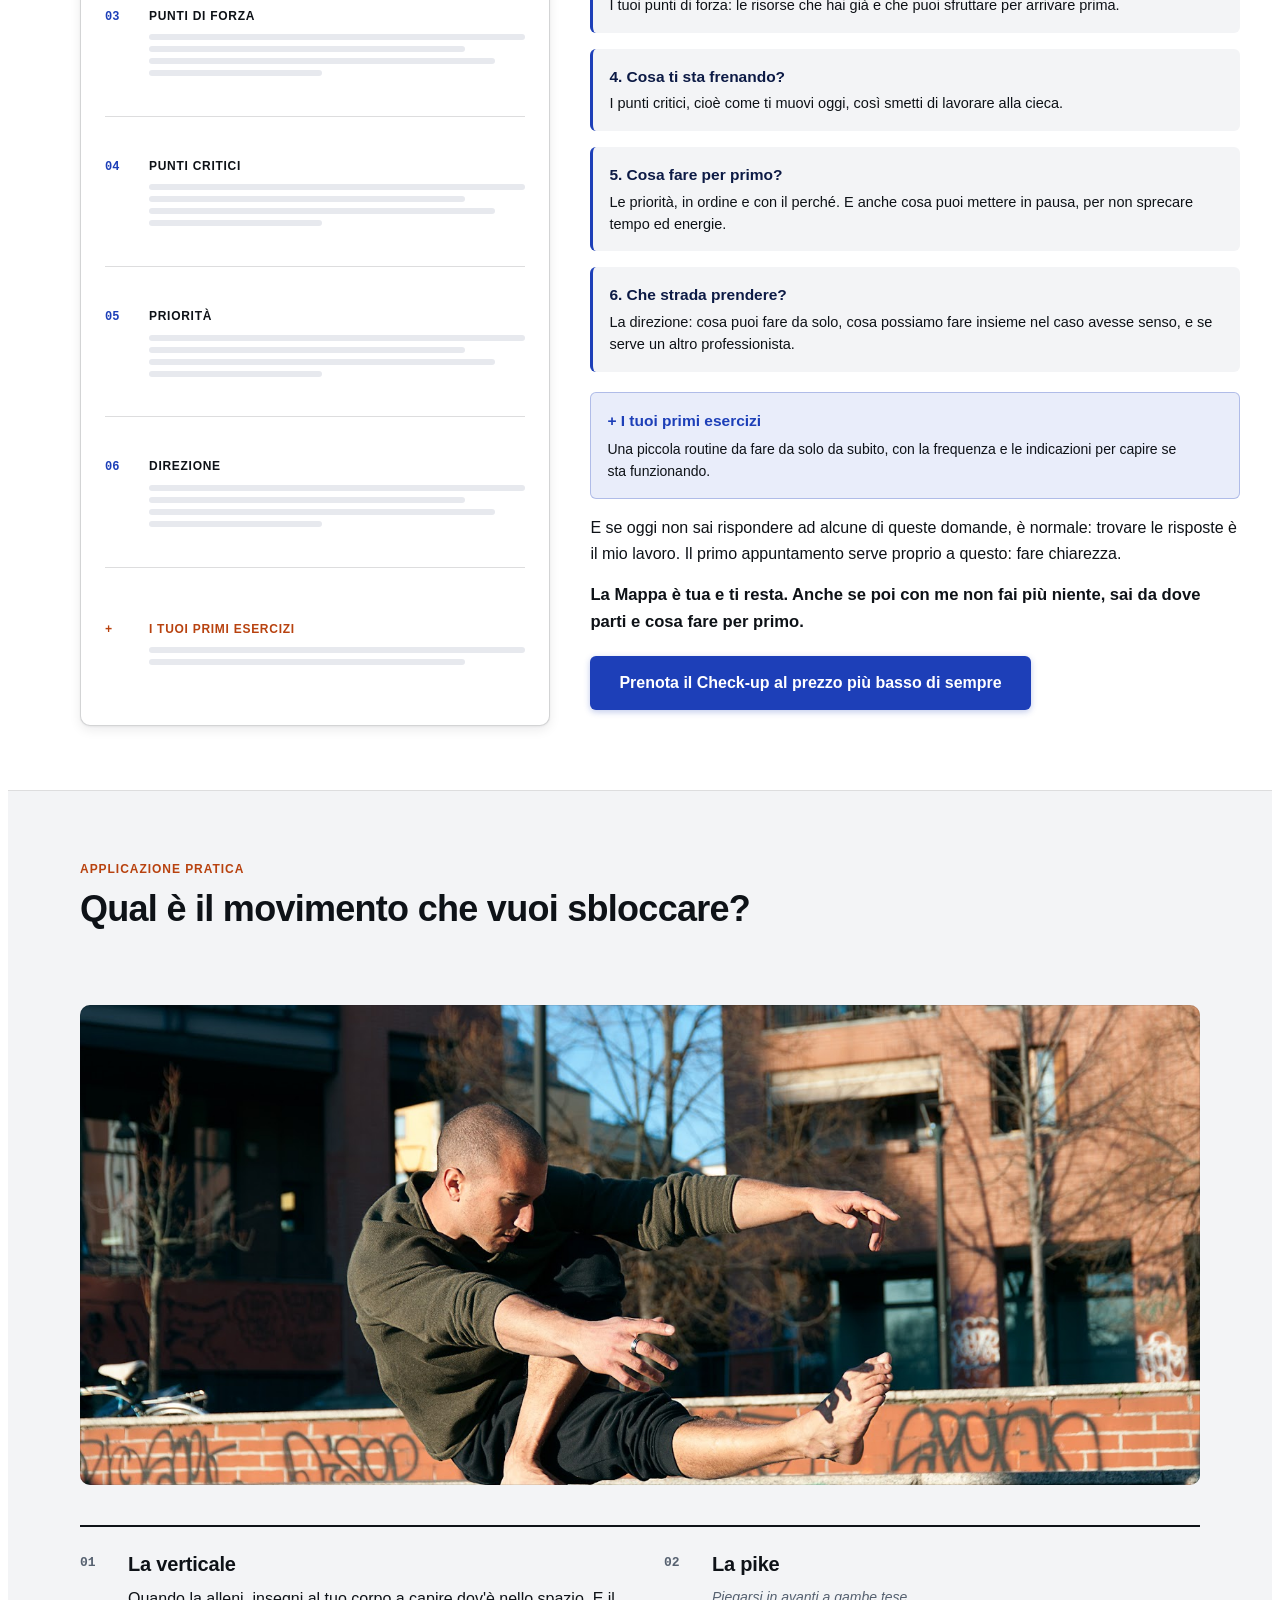
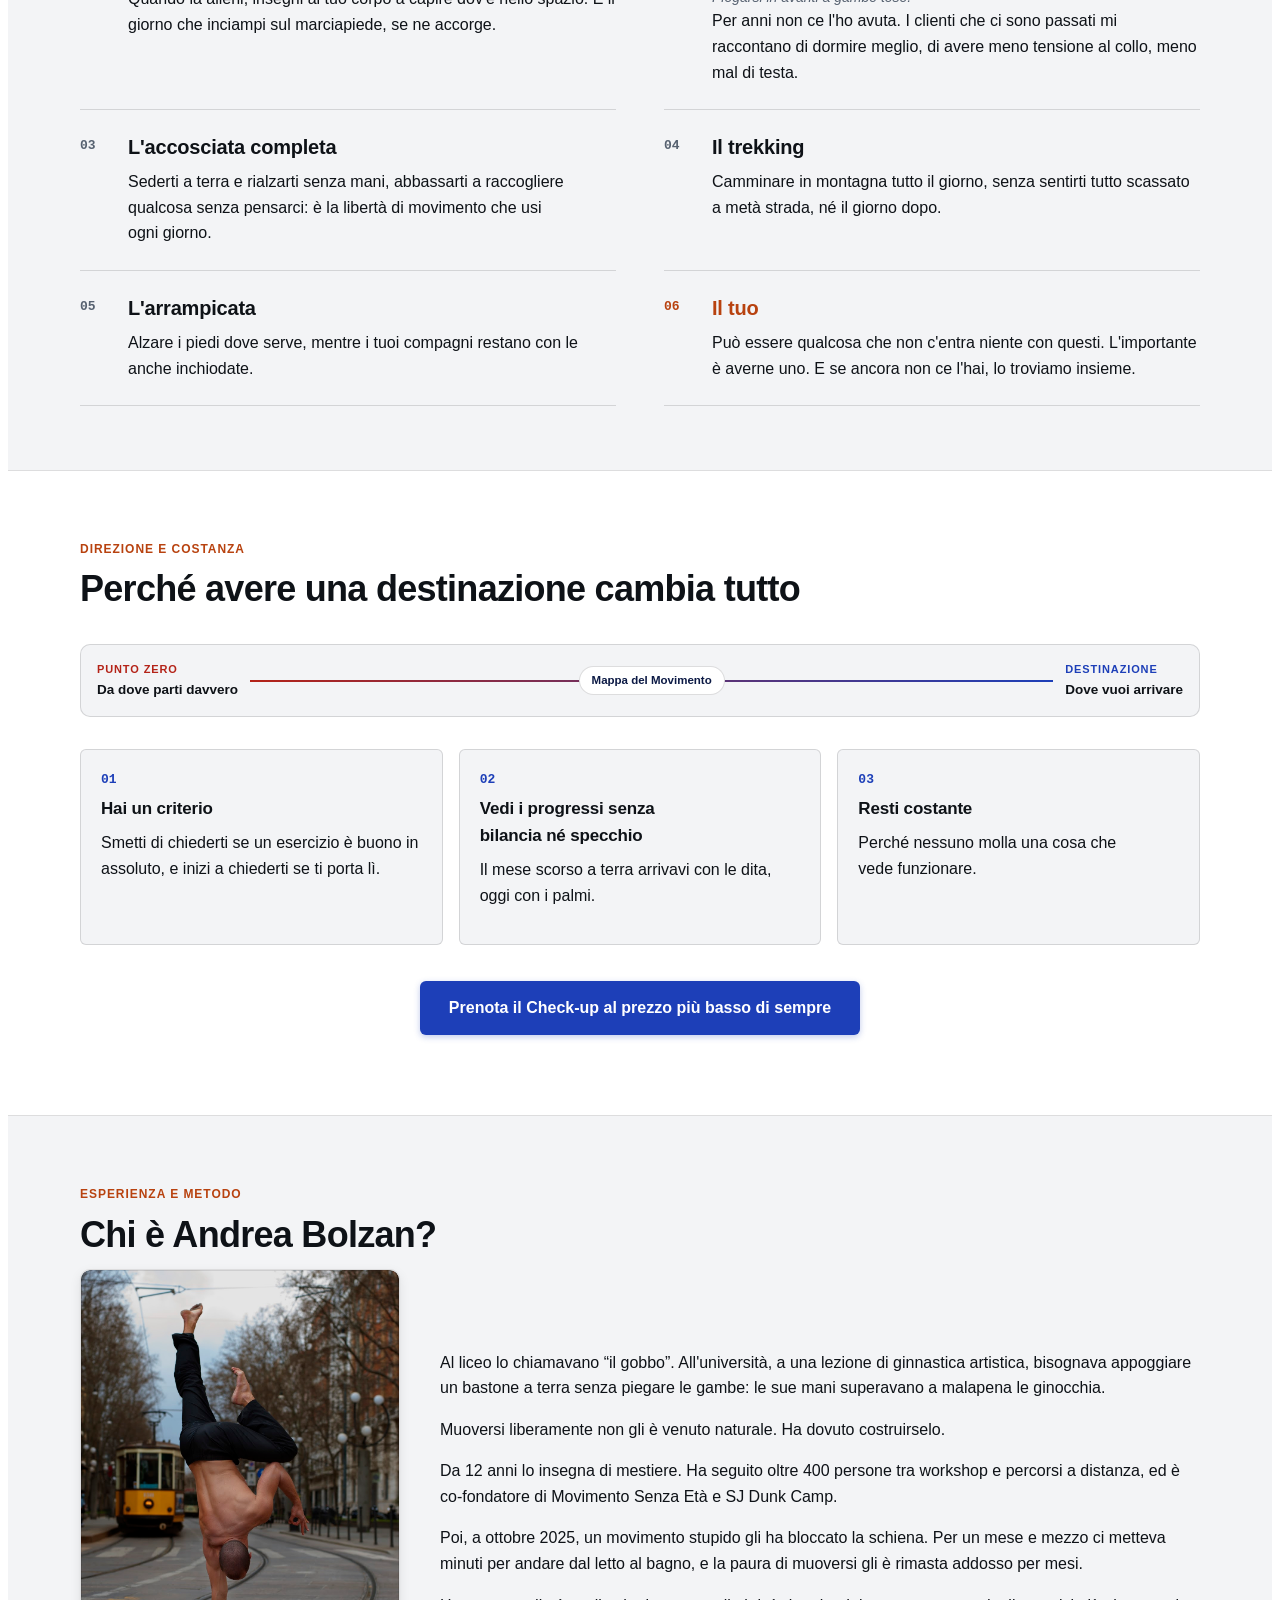
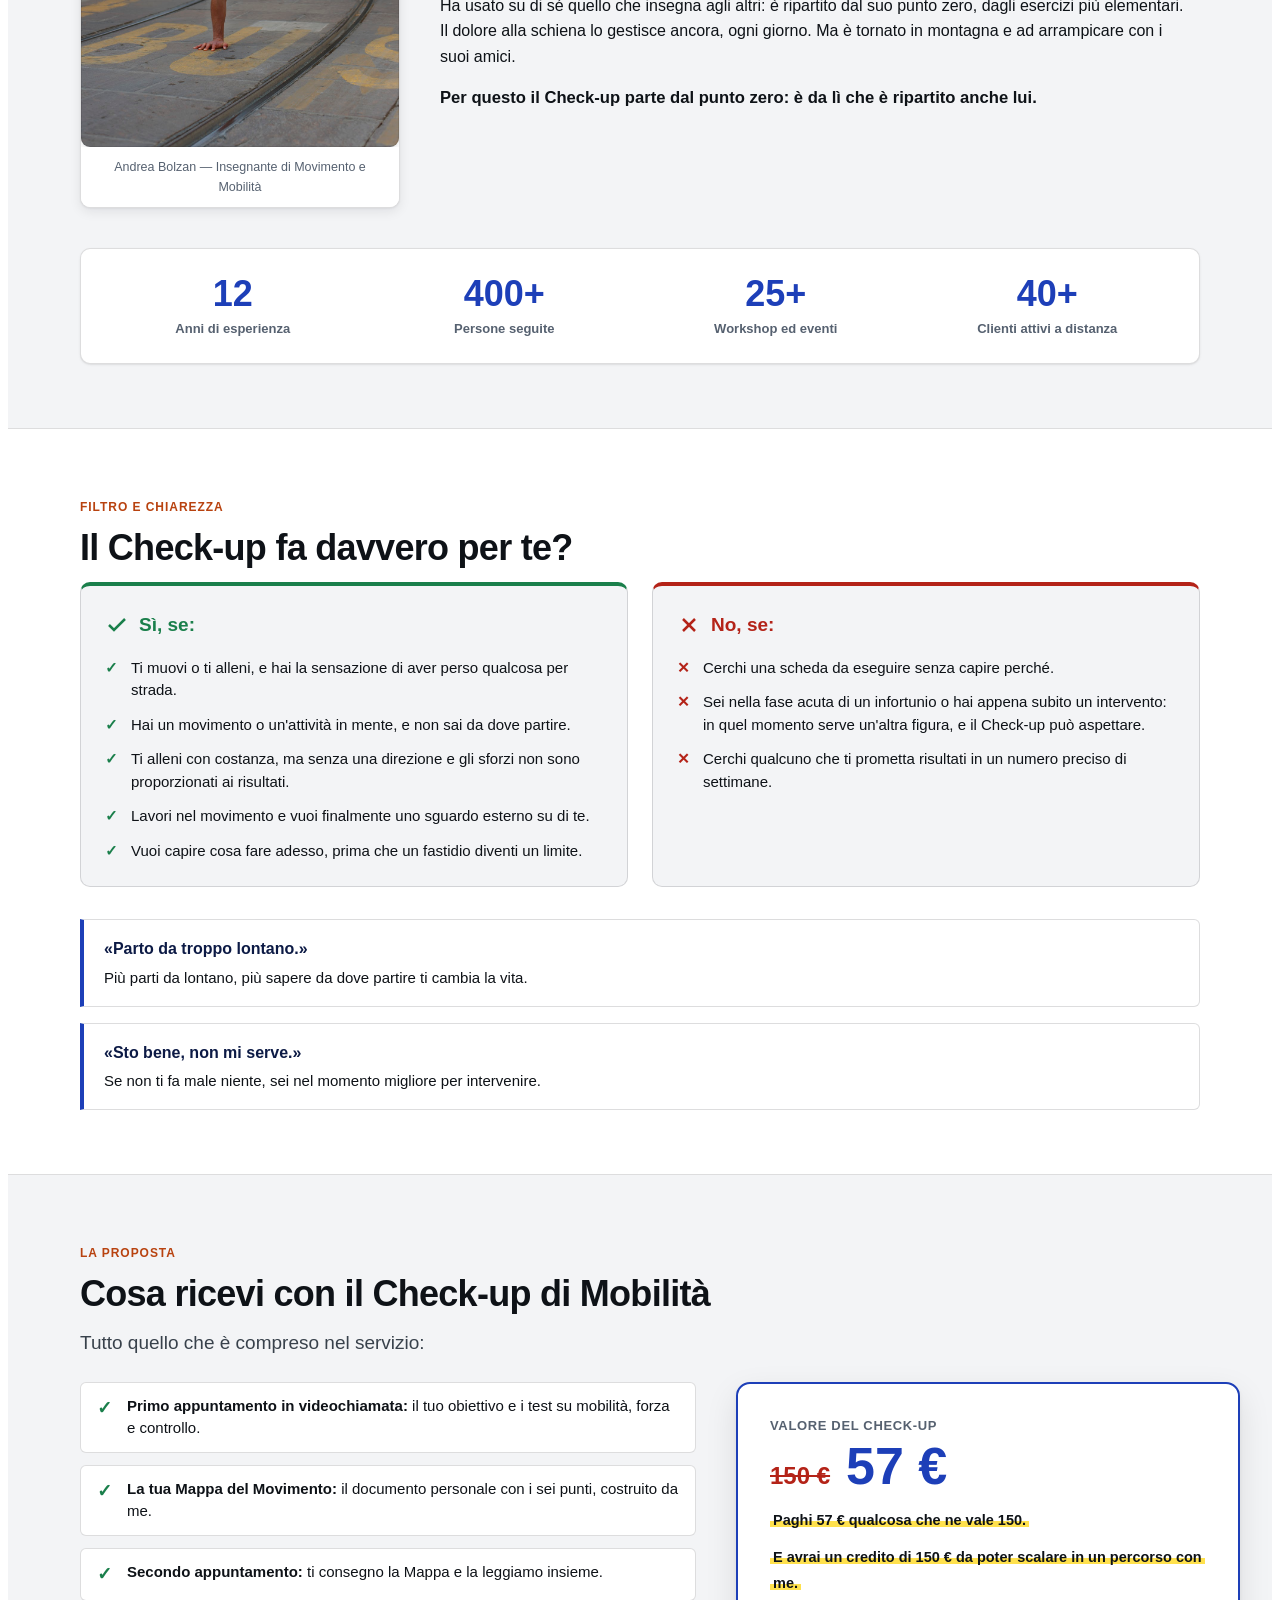
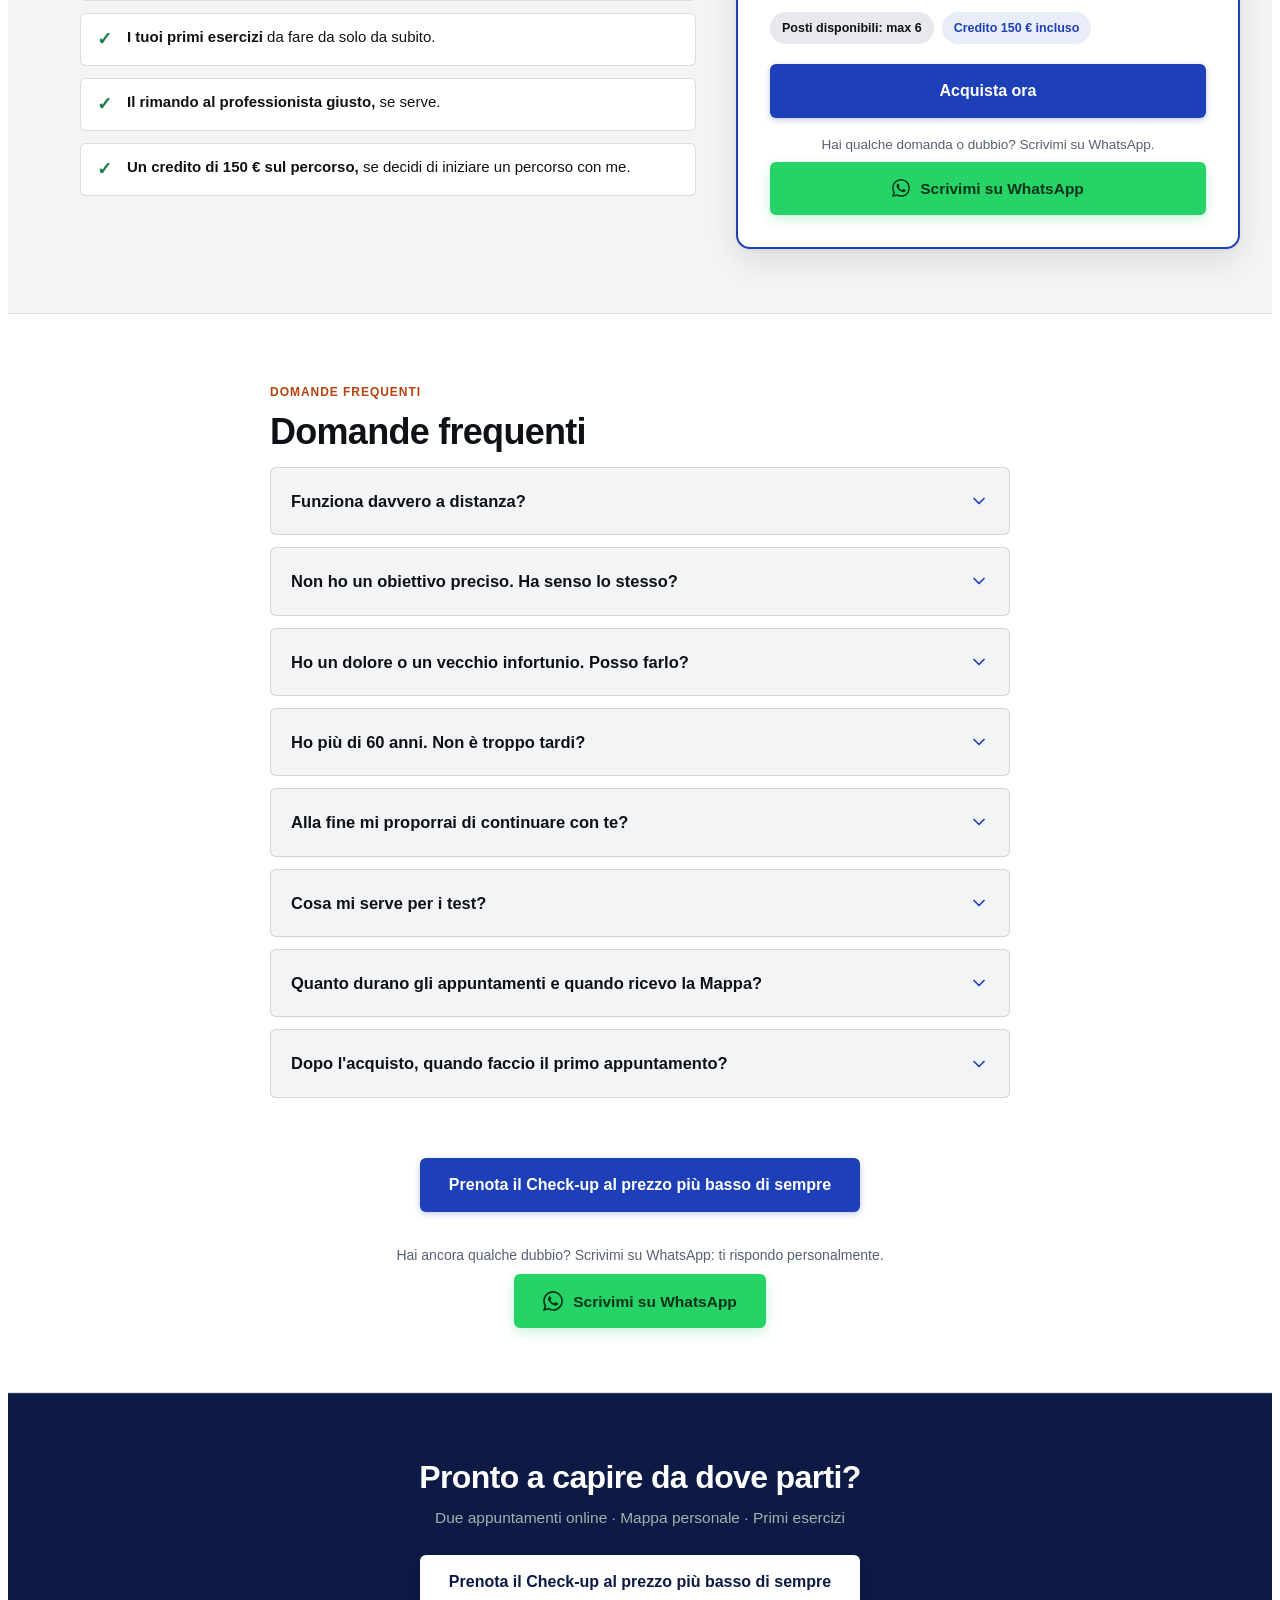
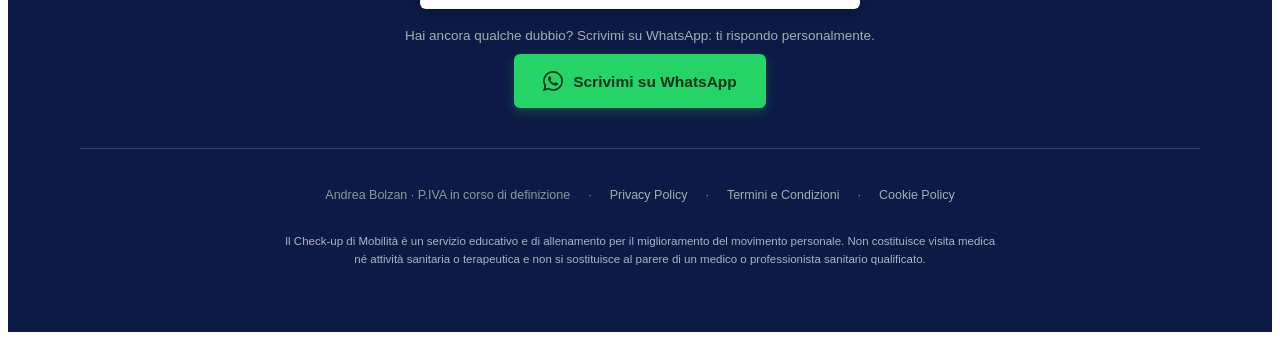
==== commit ad75d0e1: "copy(cta): 'Compra ora' e 'Prenota ora' diventano 'Acquista ora'" ====
--- a/index.html
+++ b/index.html
@@ -1053,7 +1053,7 @@
             </div>
 
             <a class="ab-cta ab-cta--primary ab-cta--full" href="https://andreabolzan.com/acquisto" data-checkout-link>
-              Compra ora
+              Acquista ora
             </a>
 
             <div class="ab-offer-whatsapp-area">
@@ -1232,7 +1232,7 @@
         <svg class="ab-wa-logo" width="26" height="26" viewBox="0 0 24 24" fill="currentColor" aria-hidden="true"><path d="M17.472 14.382c-.297-.149-1.758-.867-2.03-.967-.273-.099-.471-.148-.67.15-.197.297-.767.966-.94 1.164-.173.199-.347.223-.644.075-.297-.15-1.255-.463-2.39-1.475-.883-.788-1.48-1.761-1.653-2.059-.173-.297-.018-.458.13-.606.134-.133.298-.347.446-.52.149-.174.198-.298.298-.497.099-.198.05-.371-.025-.52-.075-.149-.669-1.612-.916-2.207-.242-.579-.487-.5-.669-.51-.173-.008-.371-.01-.57-.01-.198 0-.52.074-.792.372-.272.297-1.04 1.016-1.04 2.479 0 1.462 1.065 2.875 1.213 3.074.149.198 2.096 3.2 5.077 4.487.709.306 1.262.489 1.694.625.712.227 1.36.195 1.871.118.571-.085 1.758-.719 2.006-1.413.248-.694.248-1.289.173-1.413-.074-.124-.272-.198-.57-.347m-5.421 7.403h-.004a9.87 9.87 0 01-5.031-1.378l-.361-.214-3.741.982.998-3.648-.235-.374a9.86 9.86 0 01-1.51-5.26c.001-5.45 4.436-9.884 9.888-9.884 2.64 0 5.122 1.03 6.988 2.898a9.825 9.825 0 012.893 6.994c-.003 5.45-4.437 9.884-9.885 9.884m8.413-18.297A11.815 11.815 0 0012.05 0C5.495 0 .16 5.335.157 11.892c0 2.096.547 4.142 1.588 5.945L.057 24l6.305-1.654a11.882 11.882 0 005.683 1.448h.005c6.554 0 11.89-5.335 11.893-11.893a11.821 11.821 0 00-3.48-8.413Z"></path></svg>
       </a>
       <a class="ab-cta ab-cta--primary ab-sticky-btn" href="https://andreabolzan.com/acquisto" data-checkout-link>
-        Prenota ora
+        Acquista ora
       </a>
     </aside>
 
--- a/styles.css
+++ b/styles.css
@@ -1954,7 +1954,7 @@
   transition: transform 420ms cubic-bezier(0.34, 1.35, 0.64, 1), opacity 220ms var(--ab-ease-out);
 }
 
-/* Sinistra: nome + prezzo; destra: WhatsApp + Prenota ora */
+/* Sinistra: nome + prezzo; destra: WhatsApp + Acquista ora */
 #ab-mobility-checkup .ab-sticky-info {
   display: flex;
   flex-direction: column;
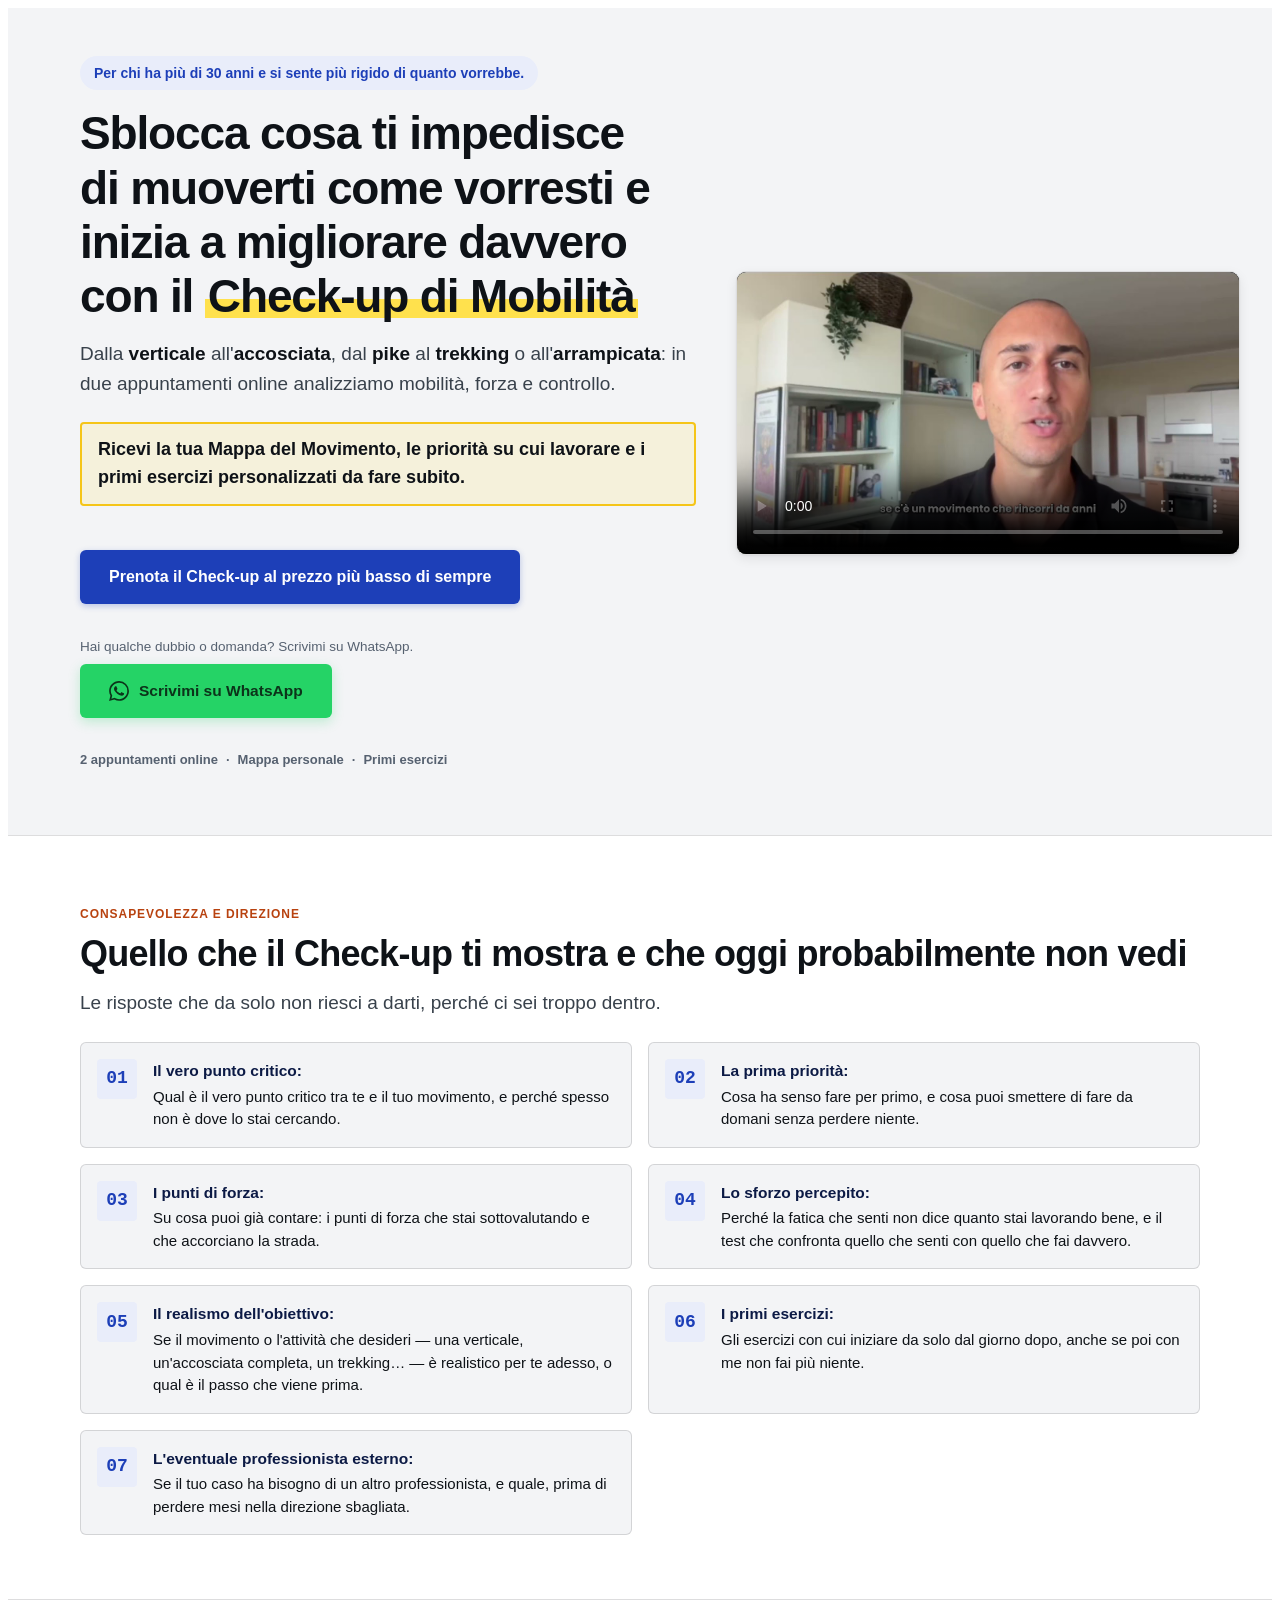
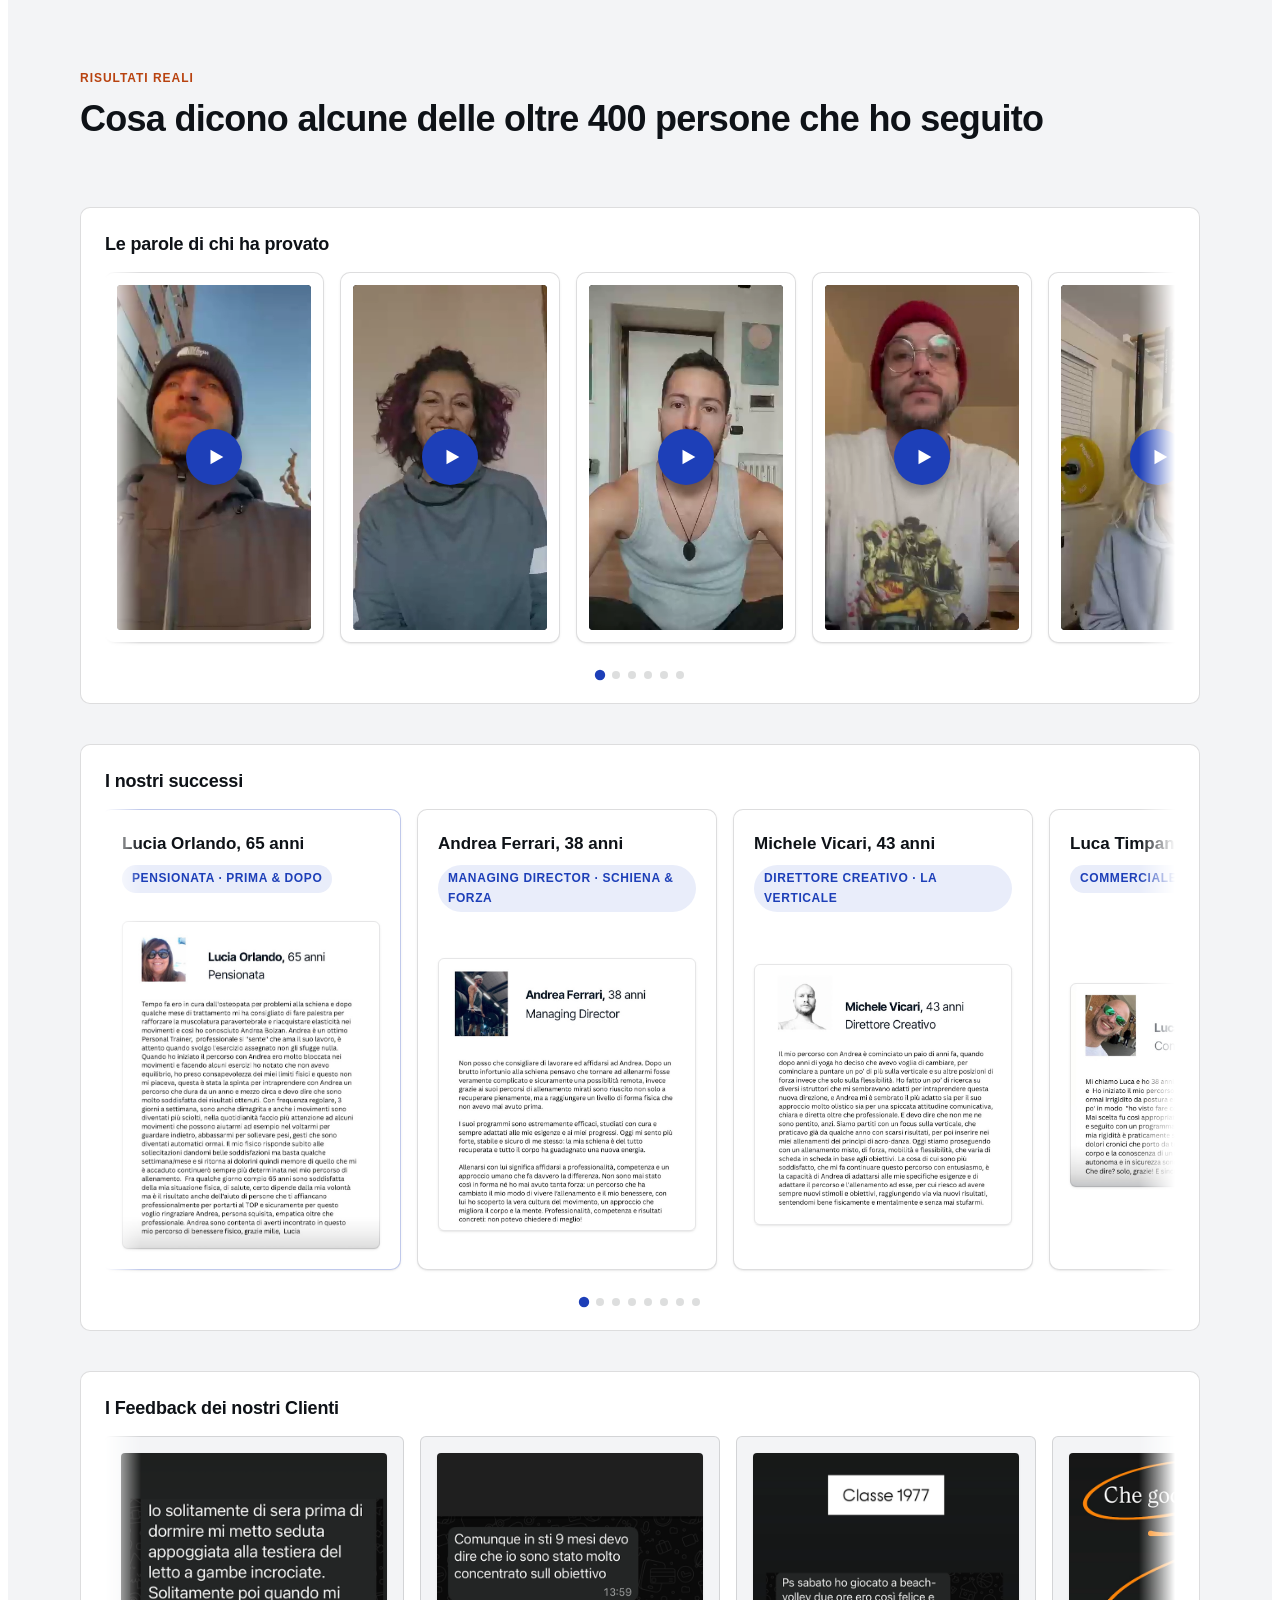
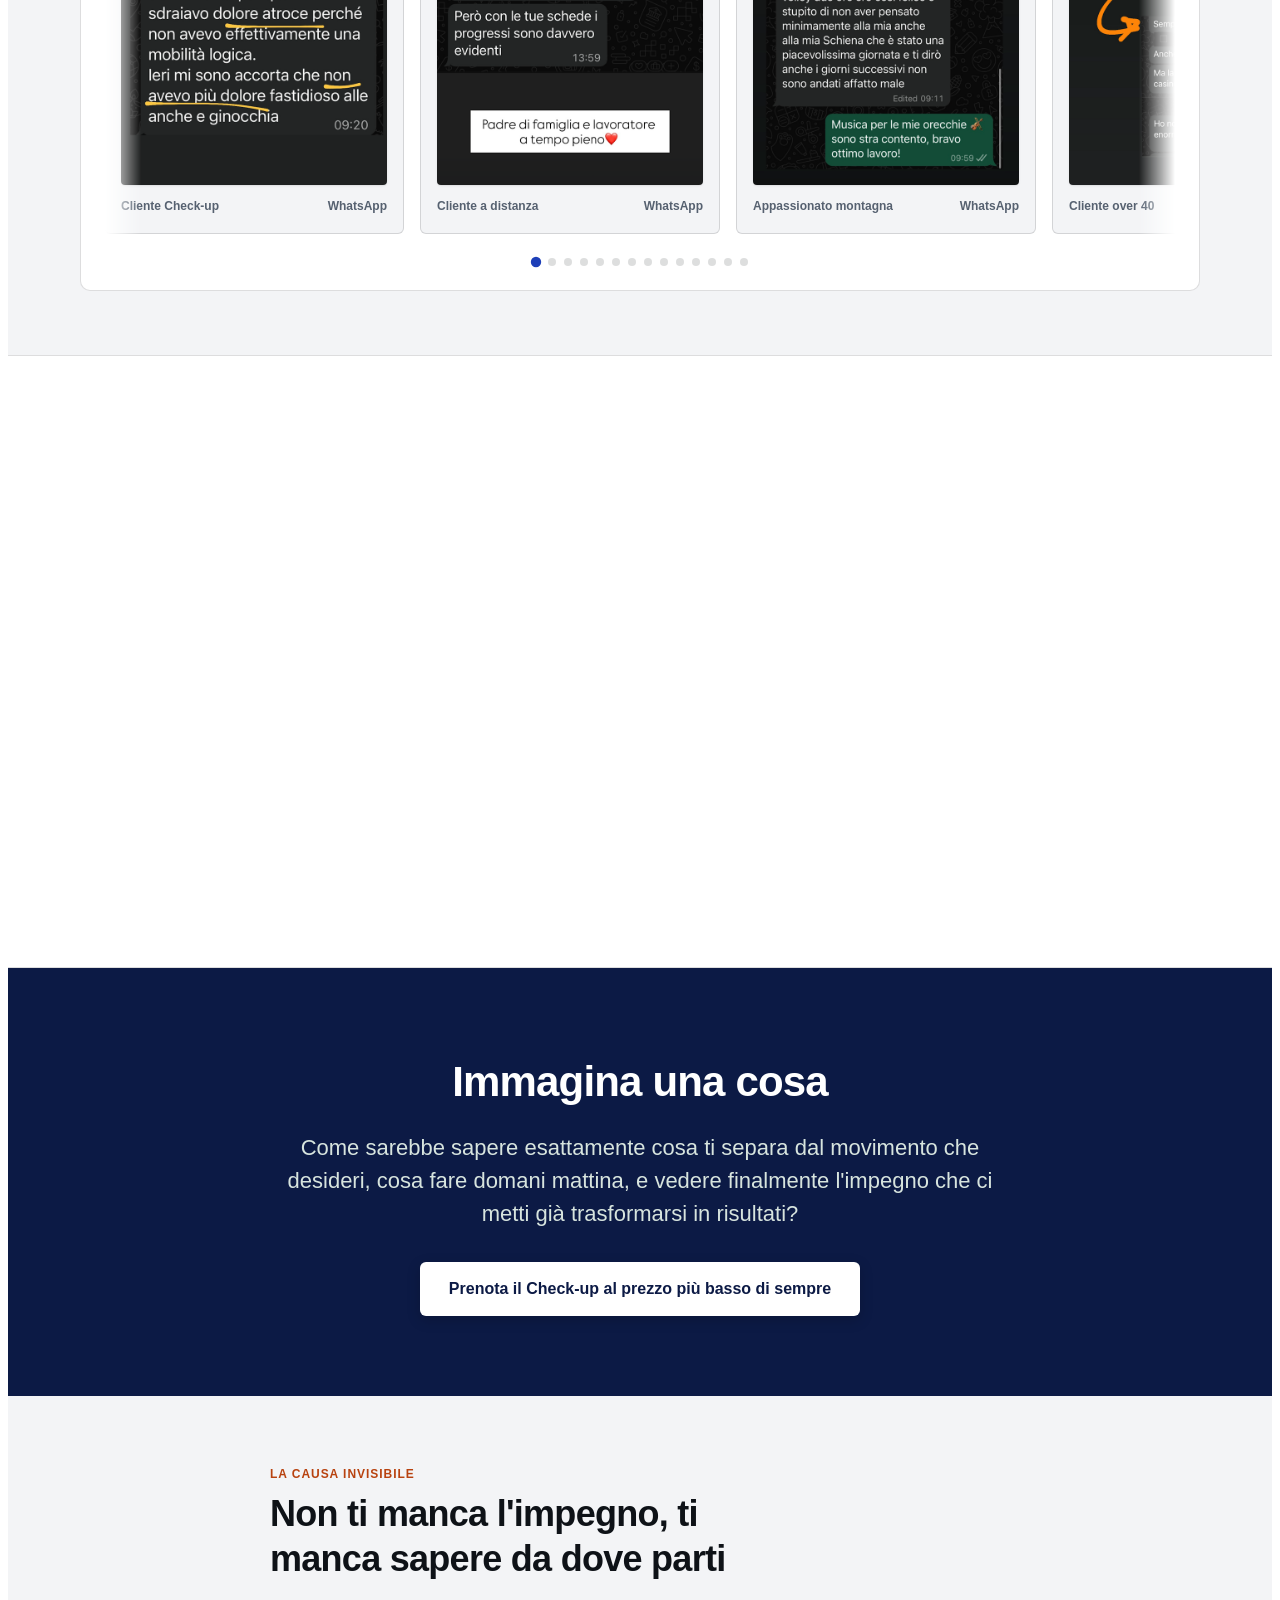
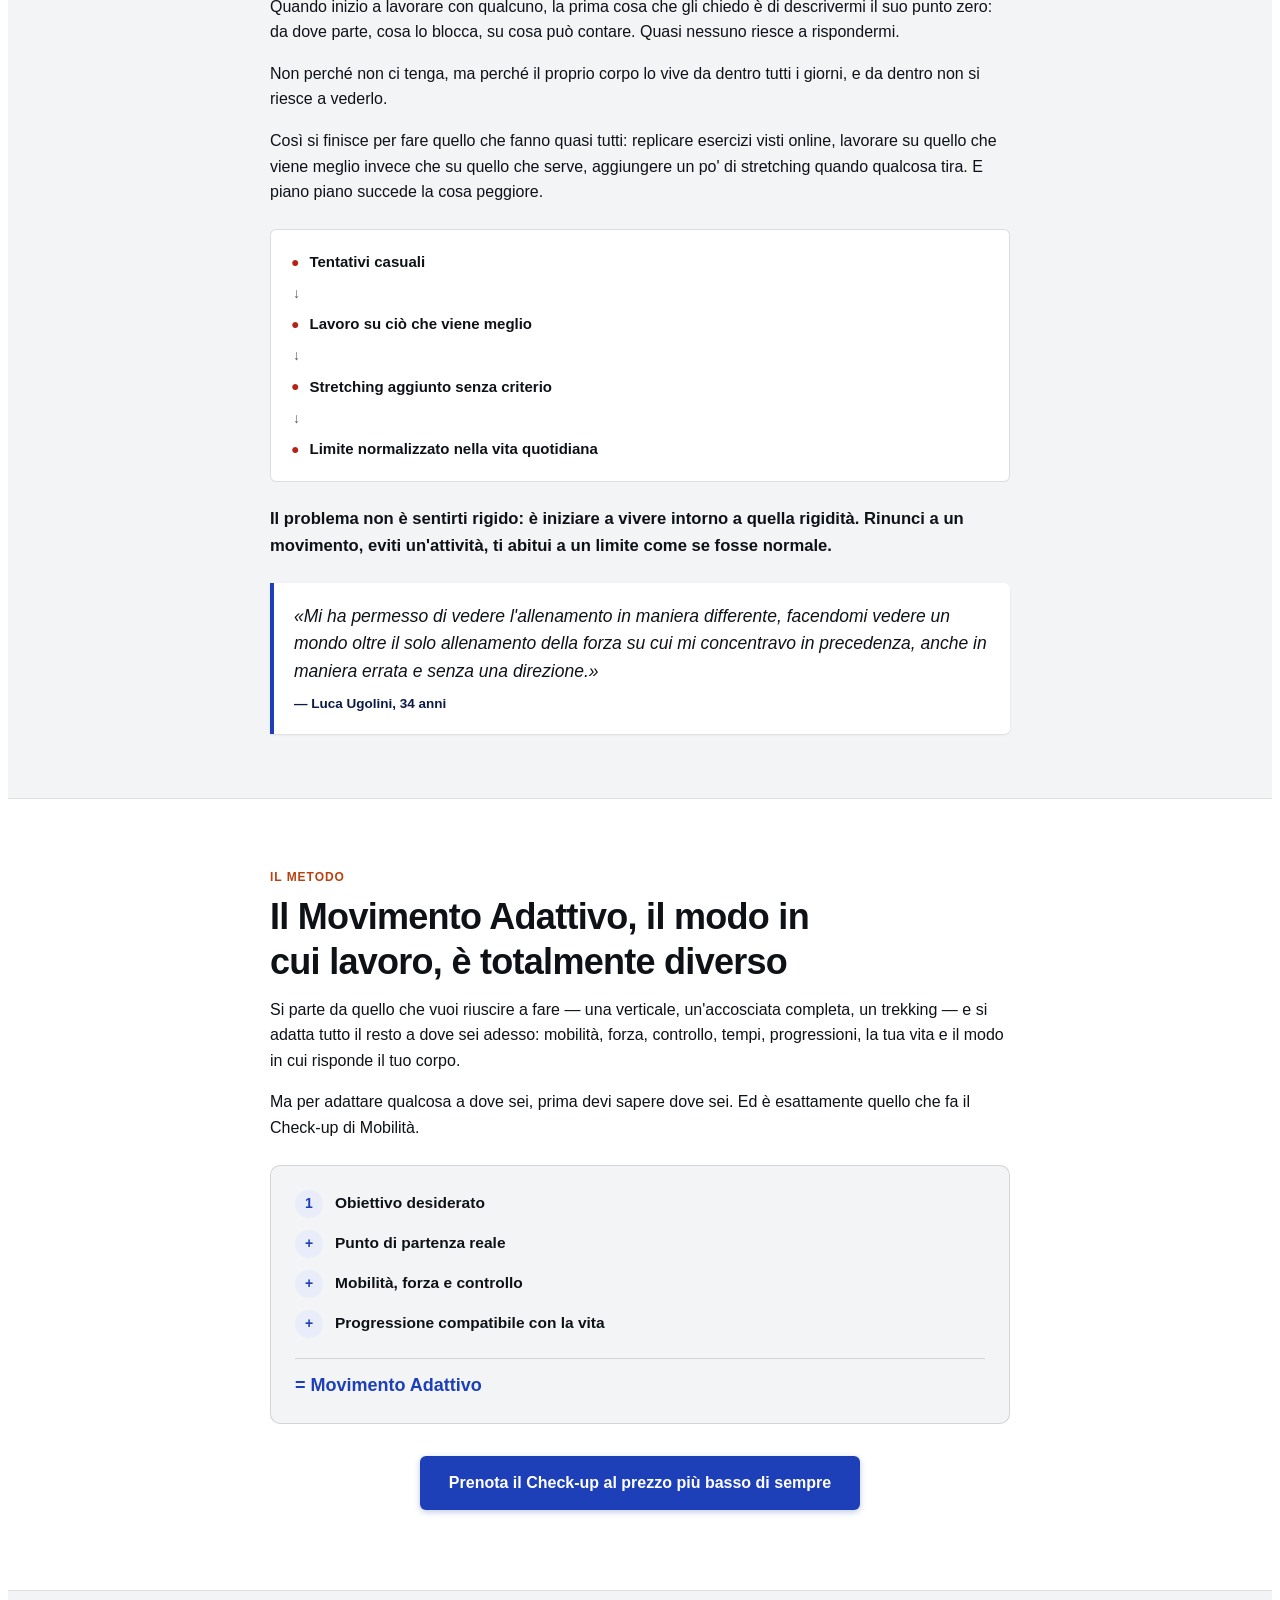
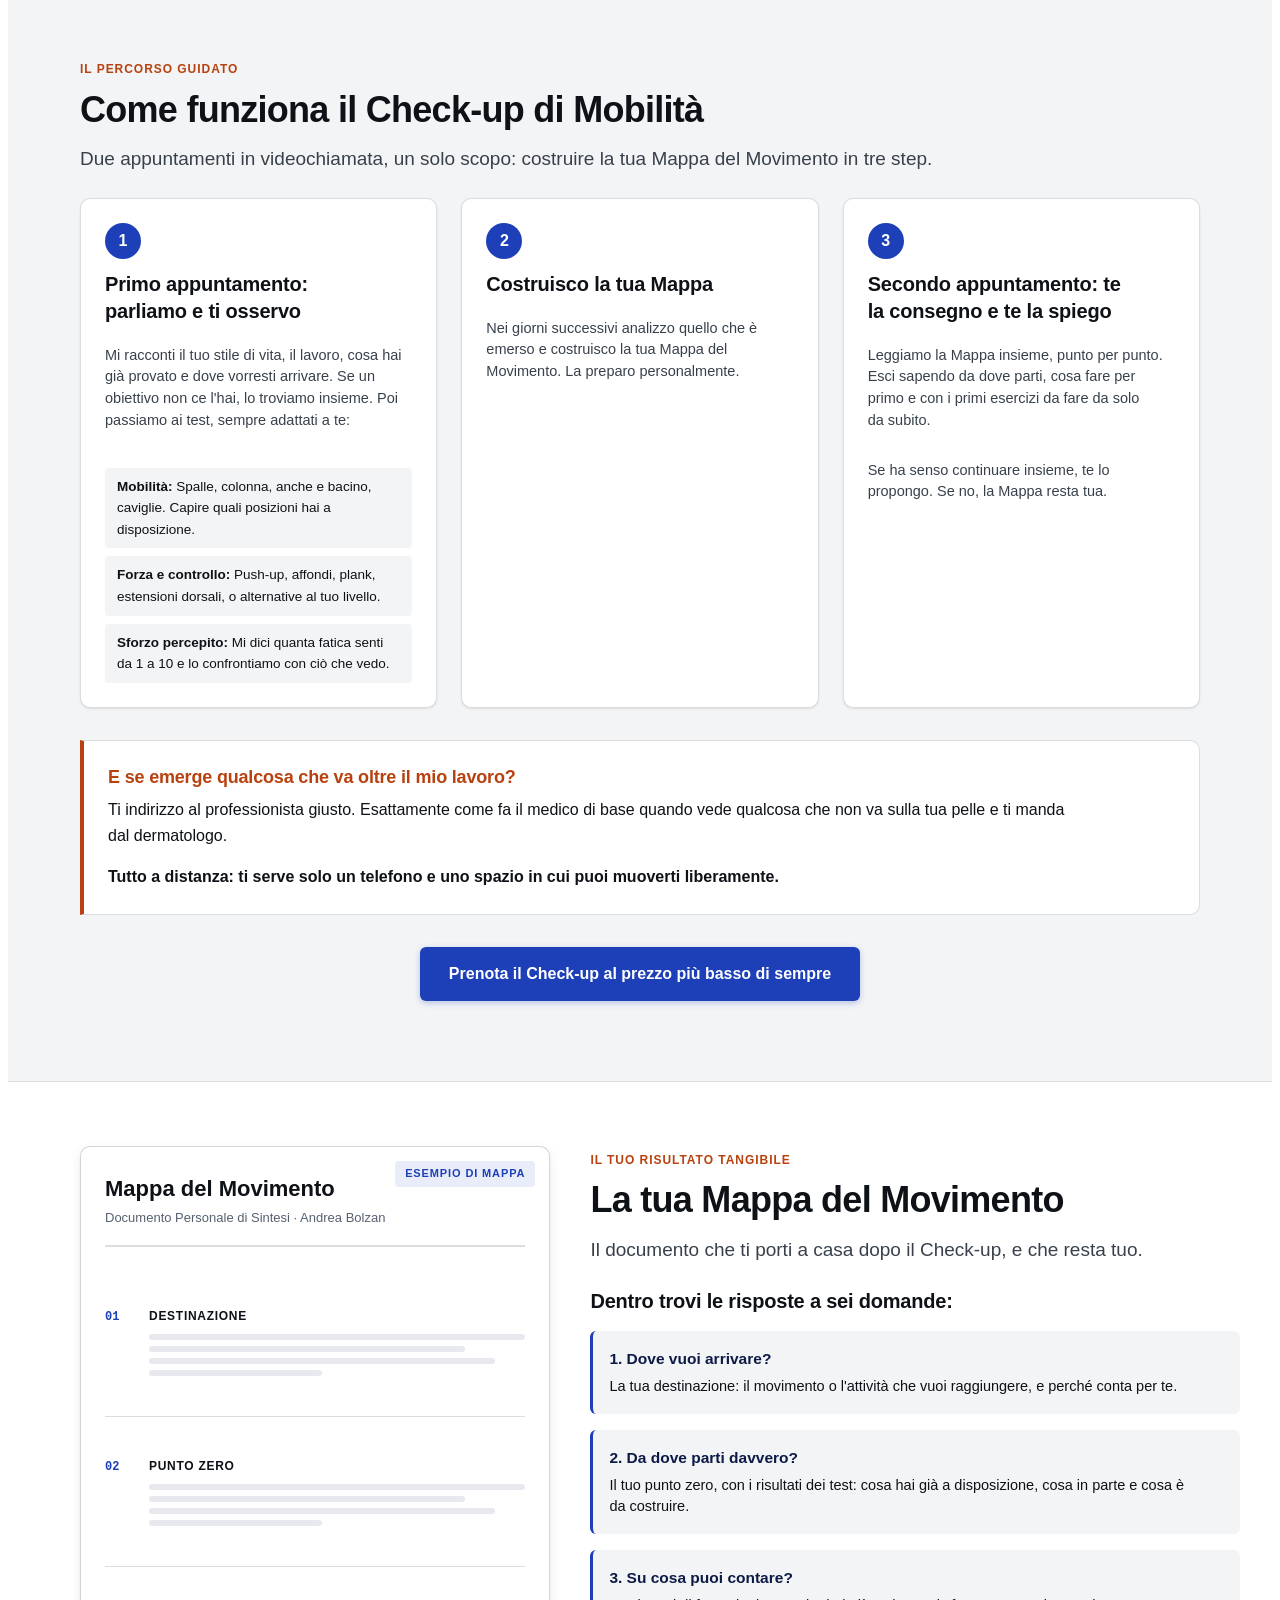
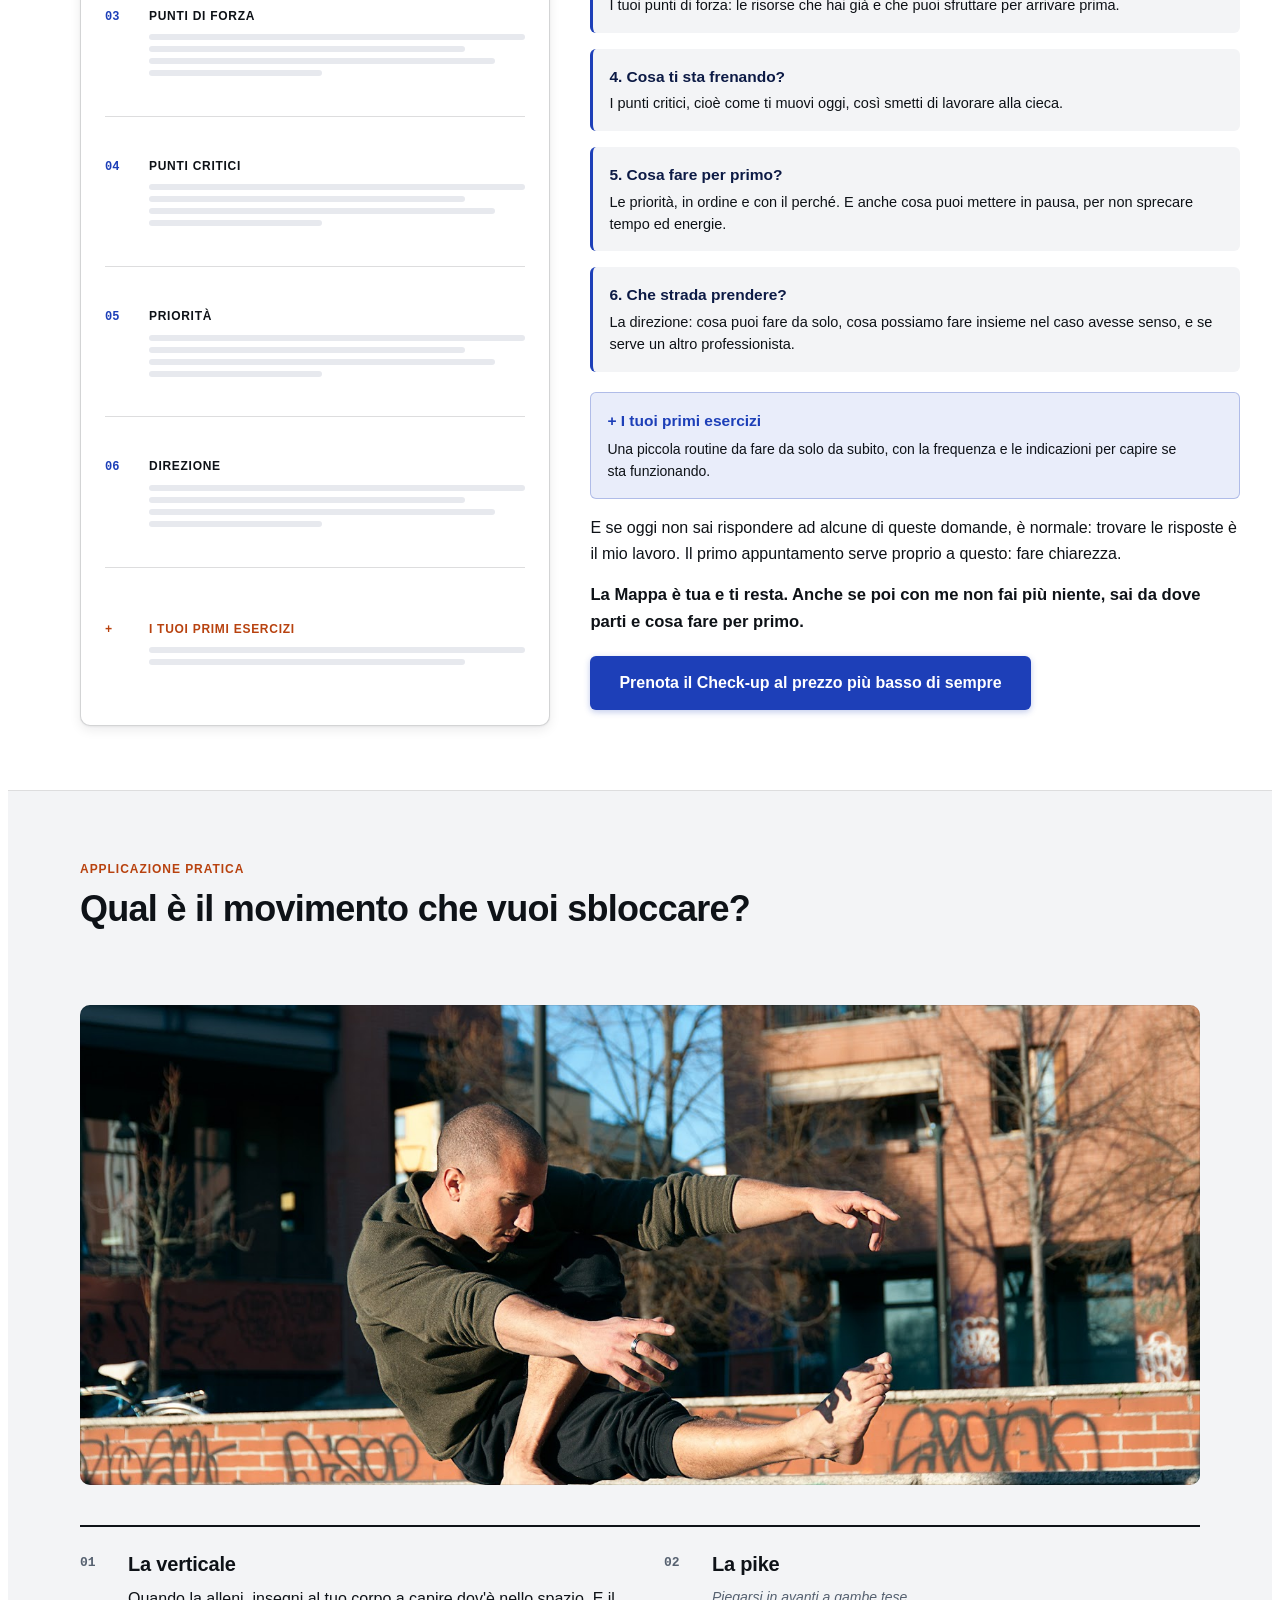
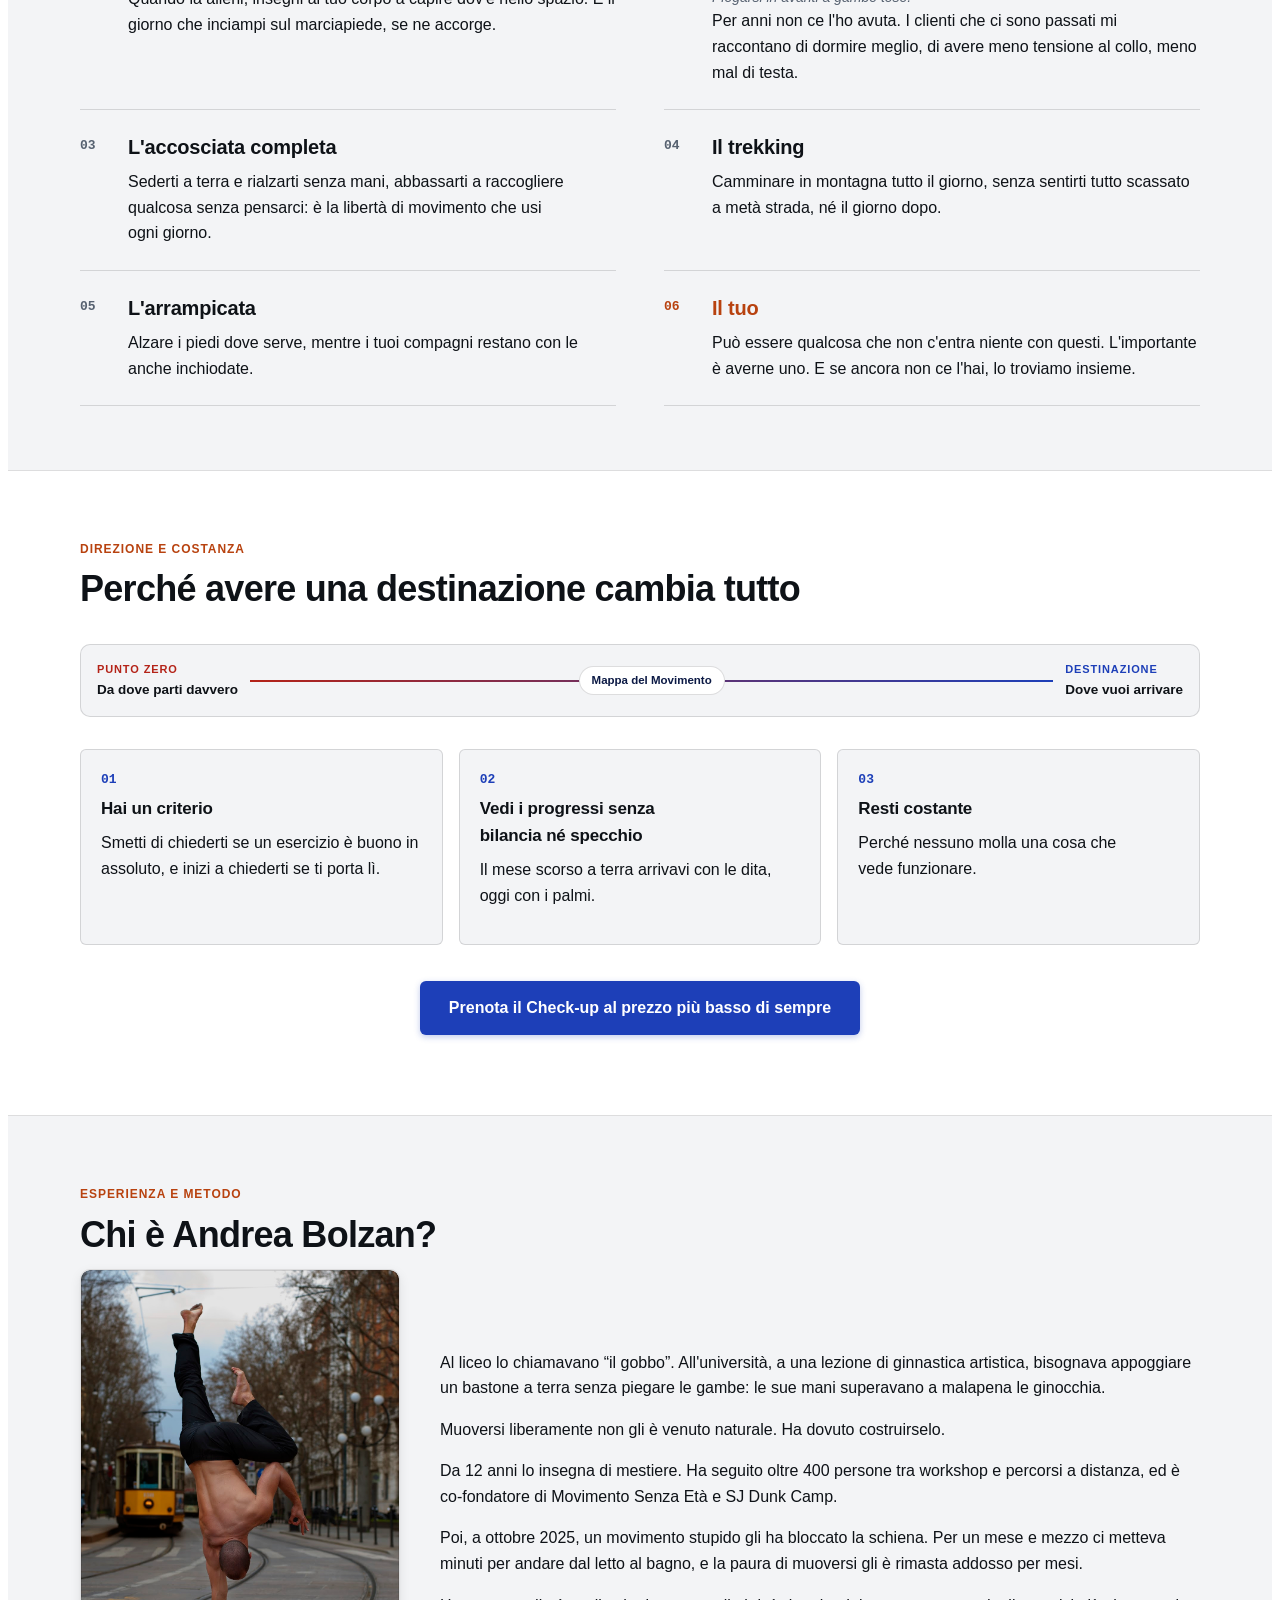
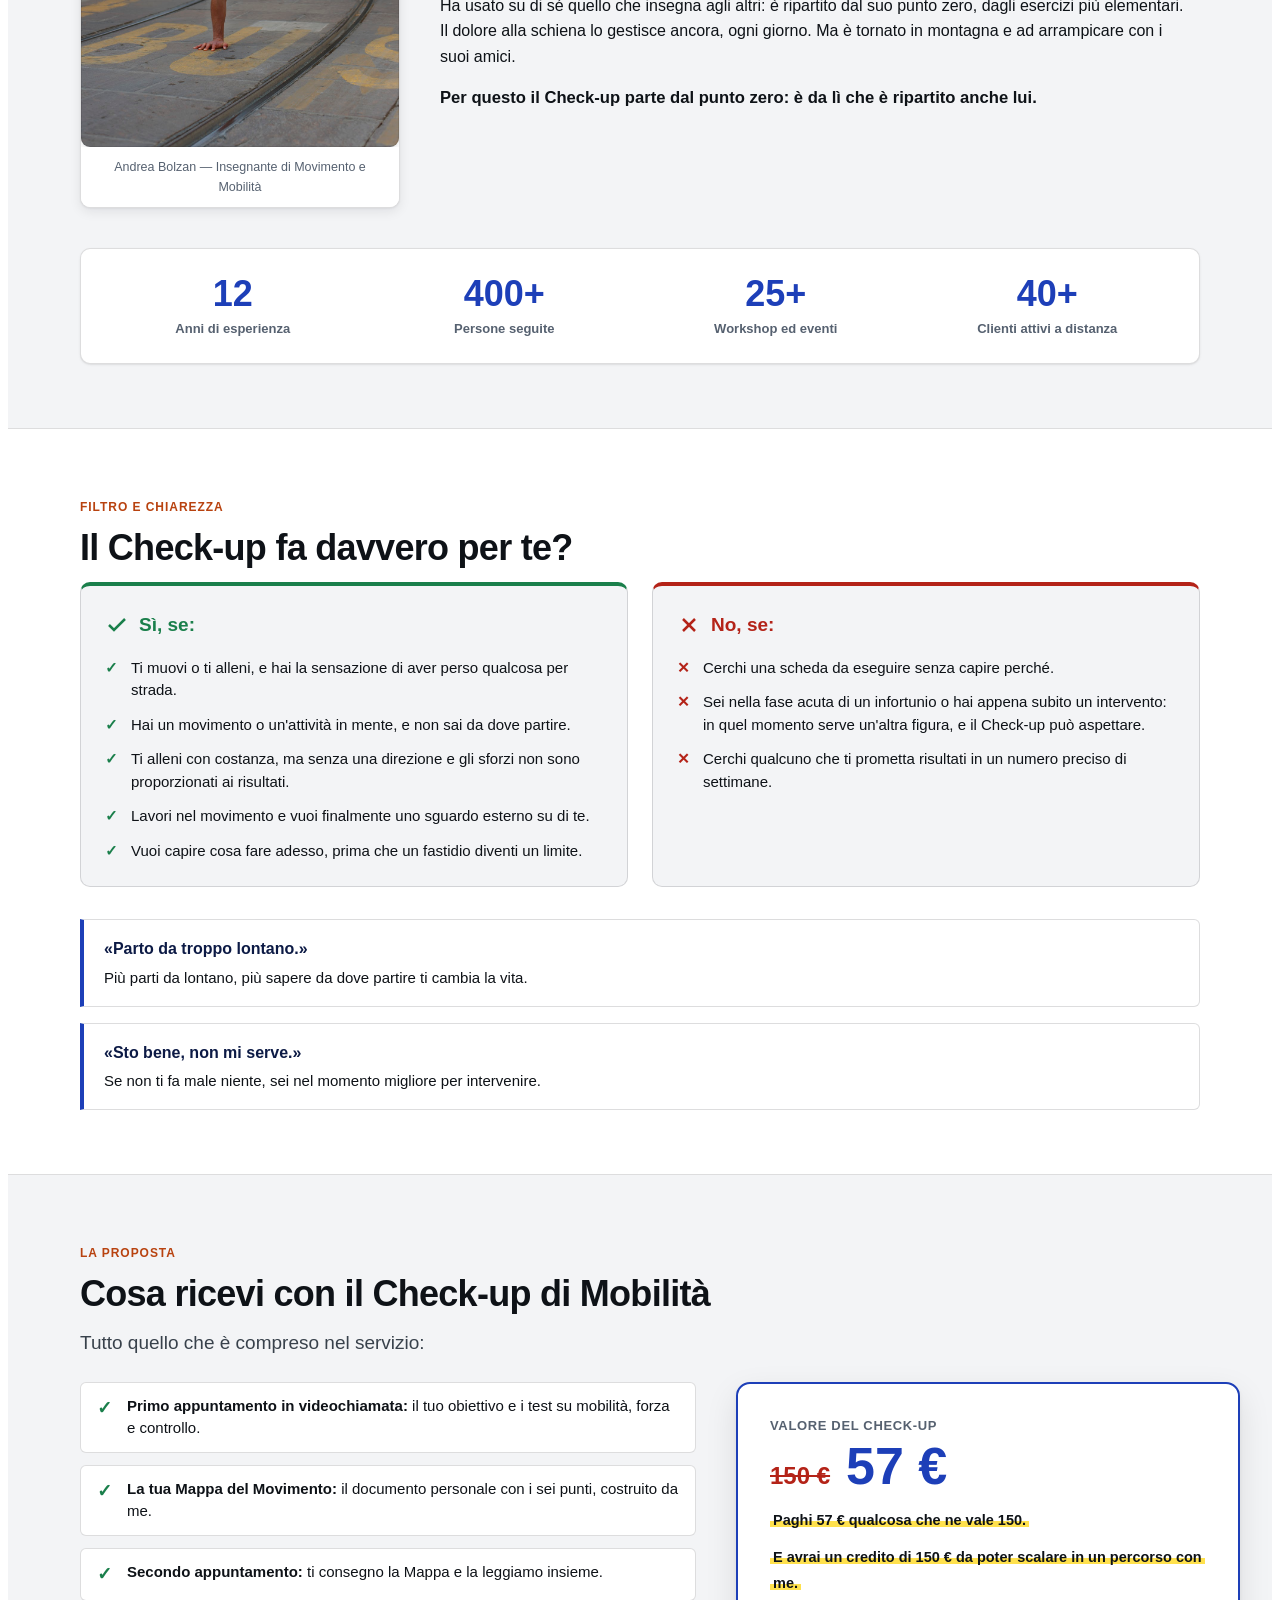
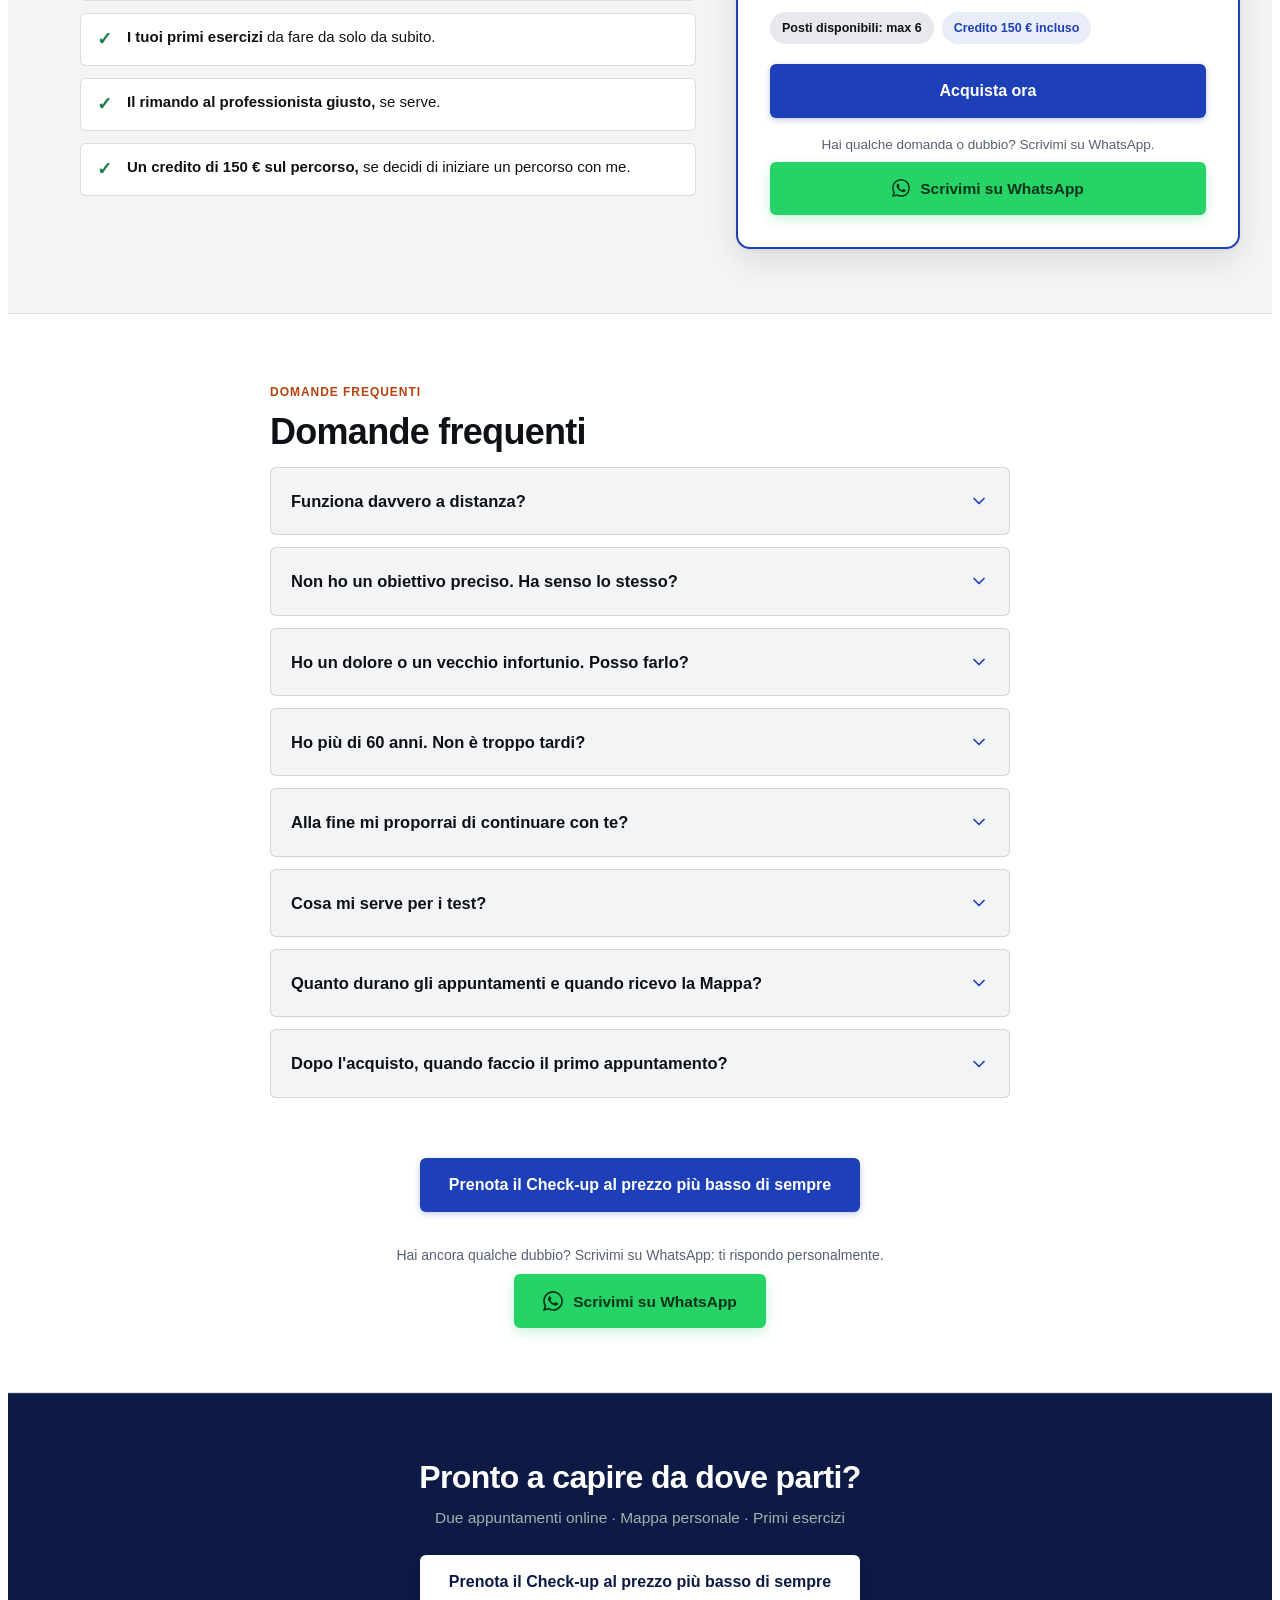
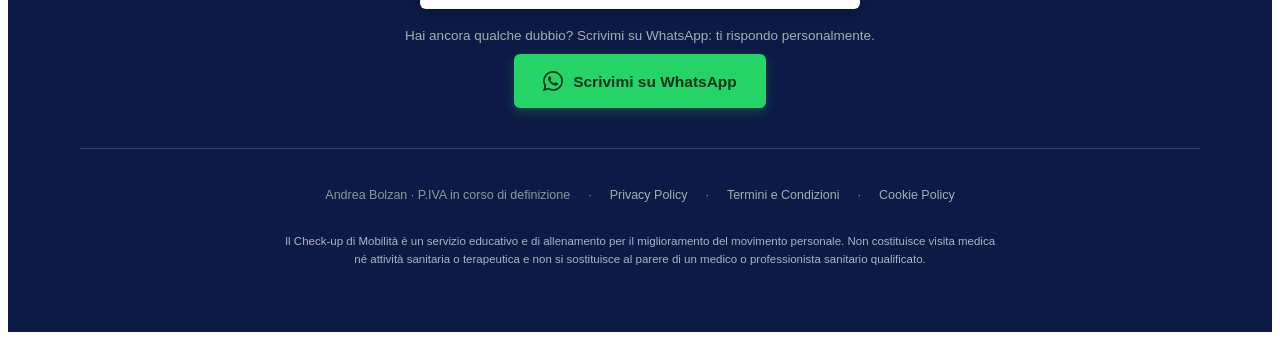
==== commit 93319d31: "copy(prova-sociale): ordine video > successi > feedback; titoli 'Le parole di chi ha provato' e 'I n" ====
--- a/index.html
+++ b/index.html
@@ -146,200 +146,9 @@
         <h2 class="ab-title-h2">Cosa dicono alcune delle oltre 400 persone che ho seguito</h2>
         <p class="ab-subtitle">Esperienze e riscontri da percorsi reali di lavoro sul movimento.</p>
 
-        <!-- Slider Screenshot Chat WhatsApp (14 feedback, scorrimento lento) -->
-        <div class="ab-chat-slider-wrap ab-proof-wrap">
-          <h3 class="ab-title-h3 ab-chat-slider-title">I Feedback dei nostri Clienti</h3>
-          <div class="ab-chat-slider ab-auto-slider" role="region" tabindex="0" aria-label="Slider screenshot conversazioni WhatsApp dei clienti">
-            <div class="ab-chat-card">
-              <img src="assets/social-proof/chats/chat-1.png" alt="Feedback WhatsApp: non avevo una mobilità logica, ieri non avevo più dolore fastidioso alle anche e ginocchia" class="ab-chat-img" loading="lazy" width="280" height="350">
-              <div class="ab-chat-meta">
-                <span>Cliente Check-up</span>
-                <span>WhatsApp</span>
-              </div>
-            </div>
-
-            <div class="ab-chat-card">
-              <img src="assets/social-proof/chats/chat-2.png" alt="Feedback WhatsApp: percorso a distanza con Andrea Bolzan" class="ab-chat-img" loading="lazy" width="280" height="350">
-              <div class="ab-chat-meta">
-                <span>Cliente a distanza</span>
-                <span>WhatsApp</span>
-              </div>
-            </div>
-
-            <div class="ab-chat-card">
-              <img src="assets/social-proof/chats/chat-3.png" alt="Feedback WhatsApp: sensazioni di apertura e mobilità articolare" class="ab-chat-img" loading="lazy" width="280" height="350">
-              <div class="ab-chat-meta">
-                <span>Appassionato montagna</span>
-                <span>WhatsApp</span>
-              </div>
-            </div>
-
-            <div class="ab-chat-card">
-              <img src="assets/social-proof/chats/chat-4.png" alt="Feedback WhatsApp: progressi evidenti e movimento fluido" class="ab-chat-img" loading="lazy" width="280" height="350">
-              <div class="ab-chat-meta">
-                <span>Cliente over 40</span>
-                <span>WhatsApp</span>
-              </div>
-            </div>
-
-            <div class="ab-chat-card">
-              <img src="assets/social-proof/chats/chat-5.png" alt="Screenshot WhatsApp con il feedback di un cliente (5)" class="ab-chat-img" loading="lazy" width="280" height="350">
-              <div class="ab-chat-meta">
-                <span>Feedback cliente</span>
-                <span>WhatsApp</span>
-              </div>
-            </div>
-
-            <div class="ab-chat-card">
-              <img src="assets/social-proof/chats/chat-6.png" alt="Screenshot WhatsApp con il feedback di un cliente (6)" class="ab-chat-img" loading="lazy" width="280" height="350">
-              <div class="ab-chat-meta">
-                <span>Feedback cliente</span>
-                <span>WhatsApp</span>
-              </div>
-            </div>
-
-            <div class="ab-chat-card">
-              <img src="assets/social-proof/chats/chat-7.png" alt="Screenshot WhatsApp con il feedback di un cliente (7)" class="ab-chat-img" loading="lazy" width="280" height="350">
-              <div class="ab-chat-meta">
-                <span>Feedback cliente</span>
-                <span>WhatsApp</span>
-              </div>
-            </div>
-
-            <div class="ab-chat-card">
-              <img src="assets/social-proof/chats/chat-8.png" alt="Screenshot WhatsApp con il feedback di un cliente (8)" class="ab-chat-img" loading="lazy" width="280" height="350">
-              <div class="ab-chat-meta">
-                <span>Feedback cliente</span>
-                <span>WhatsApp</span>
-              </div>
-            </div>
-
-            <div class="ab-chat-card">
-              <img src="assets/social-proof/chats/chat-9.png" alt="Screenshot WhatsApp con il feedback di un cliente (9)" class="ab-chat-img" loading="lazy" width="280" height="350">
-              <div class="ab-chat-meta">
-                <span>Feedback cliente</span>
-                <span>WhatsApp</span>
-              </div>
-            </div>
-
-            <div class="ab-chat-card">
-              <img src="assets/social-proof/chats/chat-10.png" alt="Screenshot WhatsApp con il feedback di un cliente (10)" class="ab-chat-img" loading="lazy" width="280" height="350">
-              <div class="ab-chat-meta">
-                <span>Feedback cliente</span>
-                <span>WhatsApp</span>
-              </div>
-            </div>
-
-            <div class="ab-chat-card">
-              <img src="assets/social-proof/chats/chat-11.png" alt="Screenshot WhatsApp con il feedback di un cliente (11)" class="ab-chat-img" loading="lazy" width="280" height="350">
-              <div class="ab-chat-meta">
-                <span>Feedback cliente</span>
-                <span>WhatsApp</span>
-              </div>
-            </div>
-
-            <div class="ab-chat-card">
-              <img src="assets/social-proof/chats/chat-12.png" alt="Screenshot WhatsApp con il feedback di un cliente (12)" class="ab-chat-img" loading="lazy" width="280" height="350">
-              <div class="ab-chat-meta">
-                <span>Feedback cliente</span>
-                <span>WhatsApp</span>
-              </div>
-            </div>
-
-            <div class="ab-chat-card">
-              <img src="assets/social-proof/chats/chat-13.png" alt="Screenshot WhatsApp con il feedback di un cliente (13)" class="ab-chat-img" loading="lazy" width="280" height="350">
-              <div class="ab-chat-meta">
-                <span>Feedback cliente</span>
-                <span>WhatsApp</span>
-              </div>
-            </div>
-
-            <div class="ab-chat-card">
-              <img src="assets/social-proof/chats/chat-14.png" alt="Screenshot WhatsApp con il feedback di un cliente (14)" class="ab-chat-img" loading="lazy" width="280" height="350">
-              <div class="ab-chat-meta">
-                <span>Feedback cliente</span>
-                <span>WhatsApp</span>
-              </div>
-            </div>
-
-          </div>
-        </div>
-
-        <!-- Slider Testimonianze scritte (8 recensioni, scorrimento lento) -->
-        <div class="ab-chat-slider-wrap ab-proof-wrap">
-          <h3 class="ab-title-h3 ab-chat-slider-title">Testimonianze scritte</h3>
-          <div class="ab-proof-grid ab-auto-slider" role="region" tabindex="0" aria-label="Slider testimonianze scritte dei clienti">
-
-          <article class="ab-proof-card ab-proof-card--featured">
-            <div class="ab-proof-header">
-              <span class="ab-proof-name">Lucia Orlando, 65 anni</span>
-              <span class="ab-proof-tag">Pensionata · Prima & Dopo</span>
-            </div>
-            <img src="assets/social-proof/reviews/Lucia Orlando.jpg" alt="Testimonianza reale di Lucia Orlando, 65 anni, pensionata sul percorso con Andrea Bolzan" class="ab-review-img" loading="lazy" width="629" height="800">
-          </article>
-
-          <article class="ab-proof-card">
-            <div class="ab-proof-header">
-              <span class="ab-proof-name">Andrea Ferrari, 38 anni</span>
-              <span class="ab-proof-tag">Managing Director · Schiena & Forza</span>
-            </div>
-            <img src="assets/social-proof/reviews/Andrea Ferrari.jpg" alt="Testimonianza di Andrea Ferrari, 38 anni: recupero infortunio schiena e nuova forma fisica" class="ab-review-img" loading="lazy" width="755" height="800">
-          </article>
-
-          <article class="ab-proof-card">
-            <div class="ab-proof-header">
-              <span class="ab-proof-name">Michele Vicari, 43 anni</span>
-              <span class="ab-proof-tag">Direttore Creativo · La Verticale</span>
-            </div>
-            <img src="assets/social-proof/reviews/Michele Vicari.jpg" alt="Testimonianza di Michele Vicari, 43 anni: sblocco della verticale e acro-danza dopo anni di yoga" class="ab-review-img" loading="lazy" width="791" height="800">
-          </article>
-
-          <article class="ab-proof-card">
-            <div class="ab-proof-header">
-              <span class="ab-proof-name">Luca Timpani, 38 anni</span>
-              <span class="ab-proof-tag">Commerciale · Mobilità 360°</span>
-            </div>
-            <img src="assets/social-proof/reviews/Luca Timpani.jpg" alt="Testimonianza di Luca Timpani, 38 anni: mobilità del corpo, netta riduzione delle rigidità alleviando di molto i fastidi" class="ab-review-img" loading="lazy" width="800" height="633">
-          </article>
-
-          <article class="ab-proof-card">
-            <div class="ab-proof-header">
-              <span class="ab-proof-name">Monica Gavillucci, 52 anni</span>
-              <span class="ab-proof-tag">Personal Trainer · Empatia & Metodo</span>
-            </div>
-            <img src="assets/social-proof/reviews/Monica Gavillucci.jpg" alt="Testimonianza di Monica Gavillucci, 52 anni, Personal Trainer: empatia e comprensione delle difficoltà" class="ab-review-img" loading="lazy" width="800" height="493">
-          </article>
-
-          <article class="ab-proof-card">
-            <div class="ab-proof-header">
-              <span class="ab-proof-name">Luca Ugolini, 34 anni</span>
-              <span class="ab-proof-tag">Impiegato · Nuova visione</span>
-            </div>
-            <img src="assets/social-proof/reviews/Luca Ugolini.jpg" alt="Testimonianza di Luca Ugolini, 34 anni, impiegato: una nuova visione dell'allenamento oltre la sola forza" class="ab-review-img" loading="lazy" width="800" height="634">
-          </article>
-
-          <article class="ab-proof-card">
-            <div class="ab-proof-header">
-              <span class="ab-proof-name">Dario Parodi, 35 anni</span>
-              <span class="ab-proof-tag">Operations Director · A distanza</span>
-            </div>
-            <img src="assets/social-proof/reviews/Dario Parodi.jpg" alt="Testimonianza di Dario Parodi, 35 anni, Operations Director: percorso a distanza con Andrea Bolzan" class="ab-review-img" loading="lazy" width="776" height="800">
-          </article>
-
-          <article class="ab-proof-card">
-            <div class="ab-proof-header">
-              <span class="ab-proof-name">Katia Lagona, 56 anni</span>
-              <span class="ab-proof-tag">Impiegata · Lavoro a 360°</span>
-            </div>
-            <img src="assets/social-proof/reviews/Katia Lagona.jpg" alt="Testimonianza di Katia Lagona, 56 anni, impiegata: lavoro sul corpo a 360 gradi" class="ab-review-img" loading="lazy" width="800" height="488">
-          </article>
-
-          </div>
-        </div>
-
         <!-- Slider Video clienti (6 video, scorrimento lento) -->
         <div class="ab-chat-slider-wrap ab-proof-wrap">
-          <h3 class="ab-title-h3 ab-chat-slider-title">Video dei clienti</h3>
+          <h3 class="ab-title-h3 ab-chat-slider-title">Le parole di chi ha provato</h3>
           <div class="ab-proof-grid ab-video-grid ab-auto-slider" role="region" tabindex="0" aria-label="Slider video dei clienti">
 
           <a class="ab-proof-card ab-video-card" href="https://assets.cdn.filesafe.space/uOhWHC9irUCvD2i2XIg7/media/6abfc1527bca8cd20c32e971.mp4" target="_blank" rel="noopener noreferrer" data-video-src="https://assets.cdn.filesafe.space/uOhWHC9irUCvD2i2XIg7/media/6abfc1527bca8cd20c32e971.mp4" aria-label="Guarda il video del cliente 1">
@@ -382,6 +191,197 @@
           </div>
         </div>
 
+        <!-- Slider Testimonianze scritte (8 recensioni, scorrimento lento) -->
+        <div class="ab-chat-slider-wrap ab-proof-wrap">
+          <h3 class="ab-title-h3 ab-chat-slider-title">I nostri successi</h3>
+          <div class="ab-proof-grid ab-auto-slider" role="region" tabindex="0" aria-label="Slider testimonianze scritte dei clienti">
+
+          <article class="ab-proof-card ab-proof-card--featured">
+            <div class="ab-proof-header">
+              <span class="ab-proof-name">Lucia Orlando, 65 anni</span>
+              <span class="ab-proof-tag">Pensionata · Prima & Dopo</span>
+            </div>
+            <img src="assets/social-proof/reviews/Lucia Orlando.jpg" alt="Testimonianza reale di Lucia Orlando, 65 anni, pensionata sul percorso con Andrea Bolzan" class="ab-review-img" loading="lazy" width="629" height="800">
+          </article>
+
+          <article class="ab-proof-card">
+            <div class="ab-proof-header">
+              <span class="ab-proof-name">Andrea Ferrari, 38 anni</span>
+              <span class="ab-proof-tag">Managing Director · Schiena & Forza</span>
+            </div>
+            <img src="assets/social-proof/reviews/Andrea Ferrari.jpg" alt="Testimonianza di Andrea Ferrari, 38 anni: recupero infortunio schiena e nuova forma fisica" class="ab-review-img" loading="lazy" width="755" height="800">
+          </article>
+
+          <article class="ab-proof-card">
+            <div class="ab-proof-header">
+              <span class="ab-proof-name">Michele Vicari, 43 anni</span>
+              <span class="ab-proof-tag">Direttore Creativo · La Verticale</span>
+            </div>
+            <img src="assets/social-proof/reviews/Michele Vicari.jpg" alt="Testimonianza di Michele Vicari, 43 anni: sblocco della verticale e acro-danza dopo anni di yoga" class="ab-review-img" loading="lazy" width="791" height="800">
+          </article>
+
+          <article class="ab-proof-card">
+            <div class="ab-proof-header">
+              <span class="ab-proof-name">Luca Timpani, 38 anni</span>
+              <span class="ab-proof-tag">Commerciale · Mobilità 360°</span>
+            </div>
+            <img src="assets/social-proof/reviews/Luca Timpani.jpg" alt="Testimonianza di Luca Timpani, 38 anni: mobilità del corpo, netta riduzione delle rigidità alleviando di molto i fastidi" class="ab-review-img" loading="lazy" width="800" height="633">
+          </article>
+
+          <article class="ab-proof-card">
+            <div class="ab-proof-header">
+              <span class="ab-proof-name">Monica Gavillucci, 52 anni</span>
+              <span class="ab-proof-tag">Personal Trainer · Empatia & Metodo</span>
+            </div>
+            <img src="assets/social-proof/reviews/Monica Gavillucci.jpg" alt="Testimonianza di Monica Gavillucci, 52 anni, Personal Trainer: empatia e comprensione delle difficoltà" class="ab-review-img" loading="lazy" width="800" height="493">
+          </article>
+
+          <article class="ab-proof-card">
+            <div class="ab-proof-header">
+              <span class="ab-proof-name">Luca Ugolini, 34 anni</span>
+              <span class="ab-proof-tag">Impiegato · Nuova visione</span>
+            </div>
+            <img src="assets/social-proof/reviews/Luca Ugolini.jpg" alt="Testimonianza di Luca Ugolini, 34 anni, impiegato: una nuova visione dell'allenamento oltre la sola forza" class="ab-review-img" loading="lazy" width="800" height="634">
+          </article>
+
+          <article class="ab-proof-card">
+            <div class="ab-proof-header">
+              <span class="ab-proof-name">Dario Parodi, 35 anni</span>
+              <span class="ab-proof-tag">Operations Director · A distanza</span>
+            </div>
+            <img src="assets/social-proof/reviews/Dario Parodi.jpg" alt="Testimonianza di Dario Parodi, 35 anni, Operations Director: percorso a distanza con Andrea Bolzan" class="ab-review-img" loading="lazy" width="776" height="800">
+          </article>
+
+          <article class="ab-proof-card">
+            <div class="ab-proof-header">
+              <span class="ab-proof-name">Katia Lagona, 56 anni</span>
+              <span class="ab-proof-tag">Impiegata · Lavoro a 360°</span>
+            </div>
+            <img src="assets/social-proof/reviews/Katia Lagona.jpg" alt="Testimonianza di Katia Lagona, 56 anni, impiegata: lavoro sul corpo a 360 gradi" class="ab-review-img" loading="lazy" width="800" height="488">
+          </article>
+
+          </div>
+        </div>
+
+        <!-- Slider Screenshot Chat WhatsApp (14 feedback, scorrimento lento) -->
+        <div class="ab-chat-slider-wrap ab-proof-wrap">
+          <h3 class="ab-title-h3 ab-chat-slider-title">I Feedback dei nostri Clienti</h3>
+          <div class="ab-chat-slider ab-auto-slider" role="region" tabindex="0" aria-label="Slider screenshot conversazioni WhatsApp dei clienti">
+            <div class="ab-chat-card">
+              <img src="assets/social-proof/chats/chat-1.png" alt="Feedback WhatsApp: non avevo una mobilità logica, ieri non avevo più dolore fastidioso alle anche e ginocchia" class="ab-chat-img" loading="lazy" width="280" height="350">
+              <div class="ab-chat-meta">
+                <span>Cliente Check-up</span>
+                <span>WhatsApp</span>
+              </div>
+            </div>
+
+            <div class="ab-chat-card">
+              <img src="assets/social-proof/chats/chat-2.png" alt="Feedback WhatsApp: percorso a distanza con Andrea Bolzan" class="ab-chat-img" loading="lazy" width="280" height="350">
+              <div class="ab-chat-meta">
+                <span>Cliente a distanza</span>
+                <span>WhatsApp</span>
+              </div>
+            </div>
+
+            <div class="ab-chat-card">
+              <img src="assets/social-proof/chats/chat-3.png" alt="Feedback WhatsApp: sensazioni di apertura e mobilità articolare" class="ab-chat-img" loading="lazy" width="280" height="350">
+              <div class="ab-chat-meta">
+                <span>Appassionato montagna</span>
+                <span>WhatsApp</span>
+              </div>
+            </div>
+
+            <div class="ab-chat-card">
+              <img src="assets/social-proof/chats/chat-4.png" alt="Feedback WhatsApp: progressi evidenti e movimento fluido" class="ab-chat-img" loading="lazy" width="280" height="350">
+              <div class="ab-chat-meta">
+                <span>Cliente over 40</span>
+                <span>WhatsApp</span>
+              </div>
+            </div>
+
+            <div class="ab-chat-card">
+              <img src="assets/social-proof/chats/chat-5.png" alt="Screenshot WhatsApp con il feedback di un cliente (5)" class="ab-chat-img" loading="lazy" width="280" height="350">
+              <div class="ab-chat-meta">
+                <span>Feedback cliente</span>
+                <span>WhatsApp</span>
+              </div>
+            </div>
+
+            <div class="ab-chat-card">
+              <img src="assets/social-proof/chats/chat-6.png" alt="Screenshot WhatsApp con il feedback di un cliente (6)" class="ab-chat-img" loading="lazy" width="280" height="350">
+              <div class="ab-chat-meta">
+                <span>Feedback cliente</span>
+                <span>WhatsApp</span>
+              </div>
+            </div>
+
+            <div class="ab-chat-card">
+              <img src="assets/social-proof/chats/chat-7.png" alt="Screenshot WhatsApp con il feedback di un cliente (7)" class="ab-chat-img" loading="lazy" width="280" height="350">
+              <div class="ab-chat-meta">
+                <span>Feedback cliente</span>
+                <span>WhatsApp</span>
+              </div>
+            </div>
+
+            <div class="ab-chat-card">
+              <img src="assets/social-proof/chats/chat-8.png" alt="Screenshot WhatsApp con il feedback di un cliente (8)" class="ab-chat-img" loading="lazy" width="280" height="350">
+              <div class="ab-chat-meta">
+                <span>Feedback cliente</span>
+                <span>WhatsApp</span>
+              </div>
+            </div>
+
+            <div class="ab-chat-card">
+              <img src="assets/social-proof/chats/chat-9.png" alt="Screenshot WhatsApp con il feedback di un cliente (9)" class="ab-chat-img" loading="lazy" width="280" height="350">
+              <div class="ab-chat-meta">
+                <span>Feedback cliente</span>
+                <span>WhatsApp</span>
+              </div>
+            </div>
+
+            <div class="ab-chat-card">
+              <img src="assets/social-proof/chats/chat-10.png" alt="Screenshot WhatsApp con il feedback di un cliente (10)" class="ab-chat-img" loading="lazy" width="280" height="350">
+              <div class="ab-chat-meta">
+                <span>Feedback cliente</span>
+                <span>WhatsApp</span>
+              </div>
+            </div>
+
+            <div class="ab-chat-card">
+              <img src="assets/social-proof/chats/chat-11.png" alt="Screenshot WhatsApp con il feedback di un cliente (11)" class="ab-chat-img" loading="lazy" width="280" height="350">
+              <div class="ab-chat-meta">
+                <span>Feedback cliente</span>
+                <span>WhatsApp</span>
+              </div>
+            </div>
+
+            <div class="ab-chat-card">
+              <img src="assets/social-proof/chats/chat-12.png" alt="Screenshot WhatsApp con il feedback di un cliente (12)" class="ab-chat-img" loading="lazy" width="280" height="350">
+              <div class="ab-chat-meta">
+                <span>Feedback cliente</span>
+                <span>WhatsApp</span>
+              </div>
+            </div>
+
+            <div class="ab-chat-card">
+              <img src="assets/social-proof/chats/chat-13.png" alt="Screenshot WhatsApp con il feedback di un cliente (13)" class="ab-chat-img" loading="lazy" width="280" height="350">
+              <div class="ab-chat-meta">
+                <span>Feedback cliente</span>
+                <span>WhatsApp</span>
+              </div>
+            </div>
+
+            <div class="ab-chat-card">
+              <img src="assets/social-proof/chats/chat-14.png" alt="Screenshot WhatsApp con il feedback di un cliente (14)" class="ab-chat-img" loading="lazy" width="280" height="350">
+              <div class="ab-chat-meta">
+                <span>Feedback cliente</span>
+                <span>WhatsApp</span>
+              </div>
+            </div>
+
+          </div>
+        </div>
+
       </div>
     </section>
 
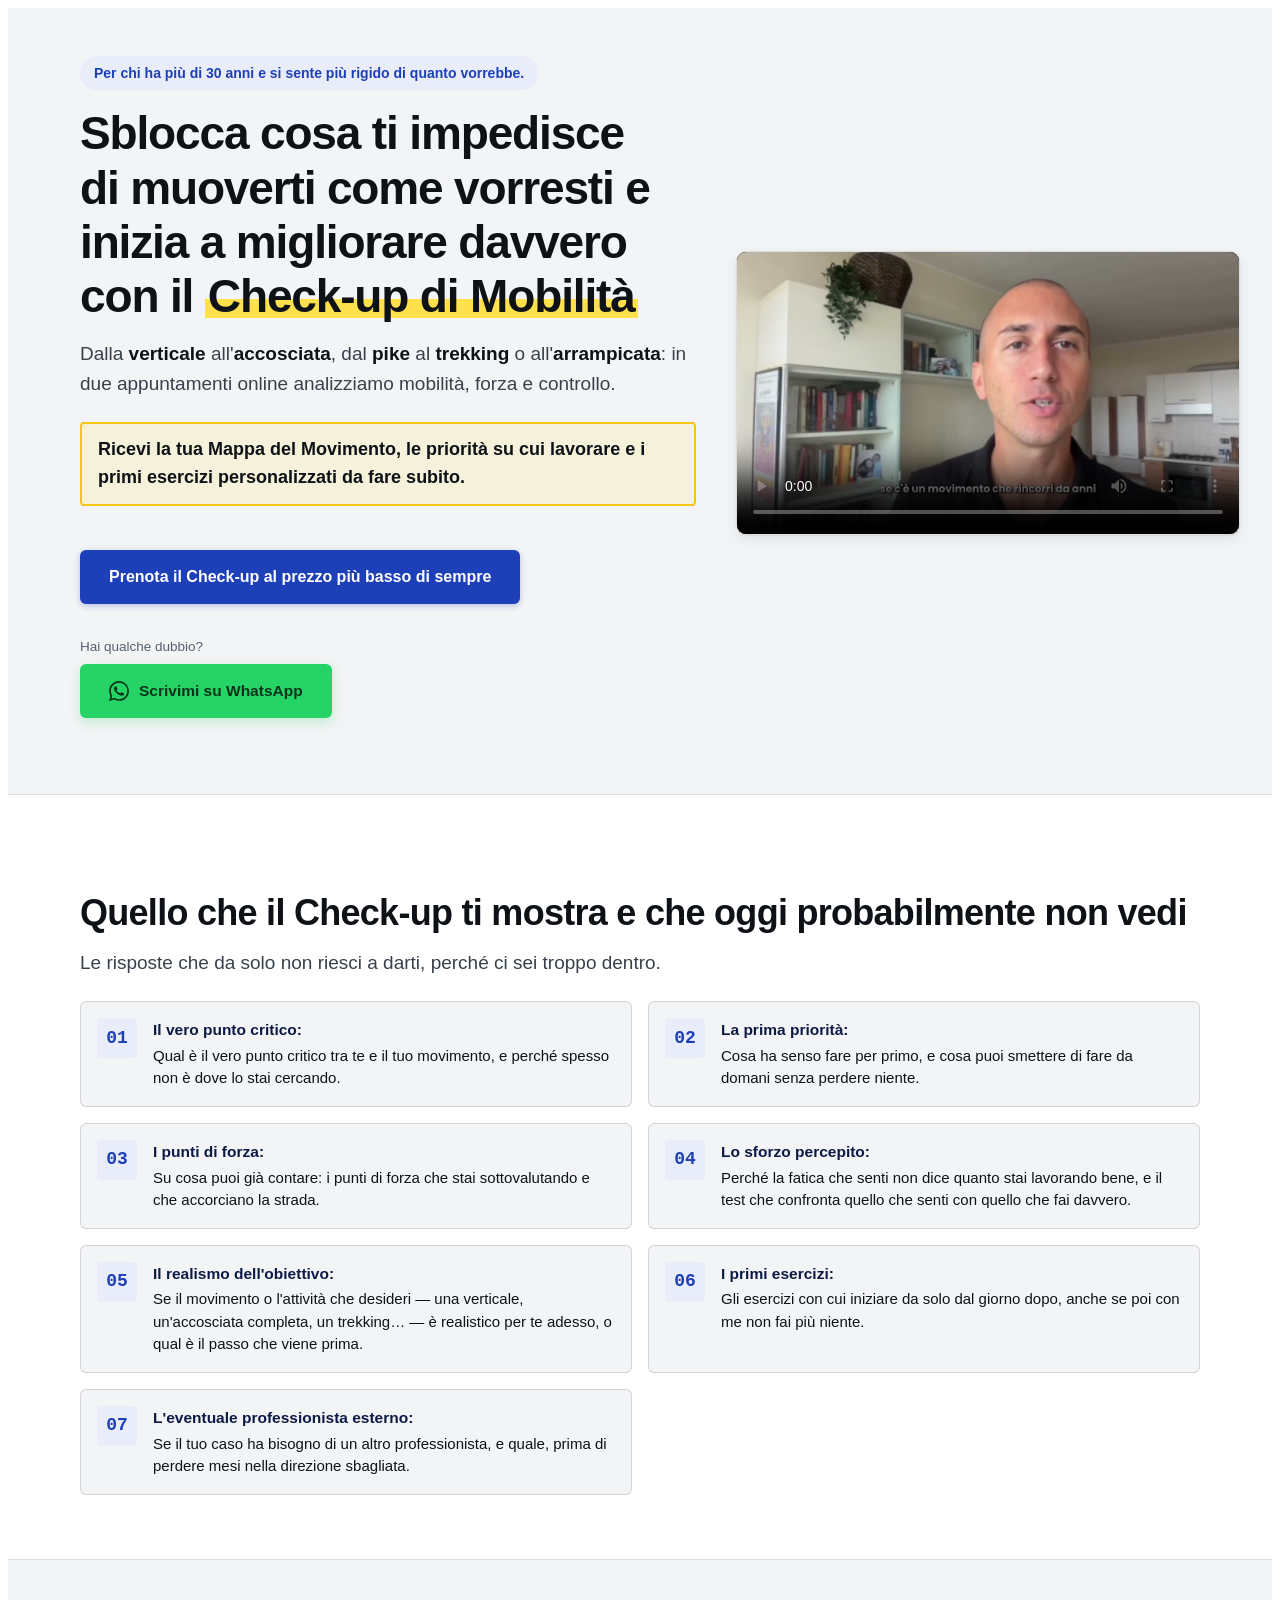
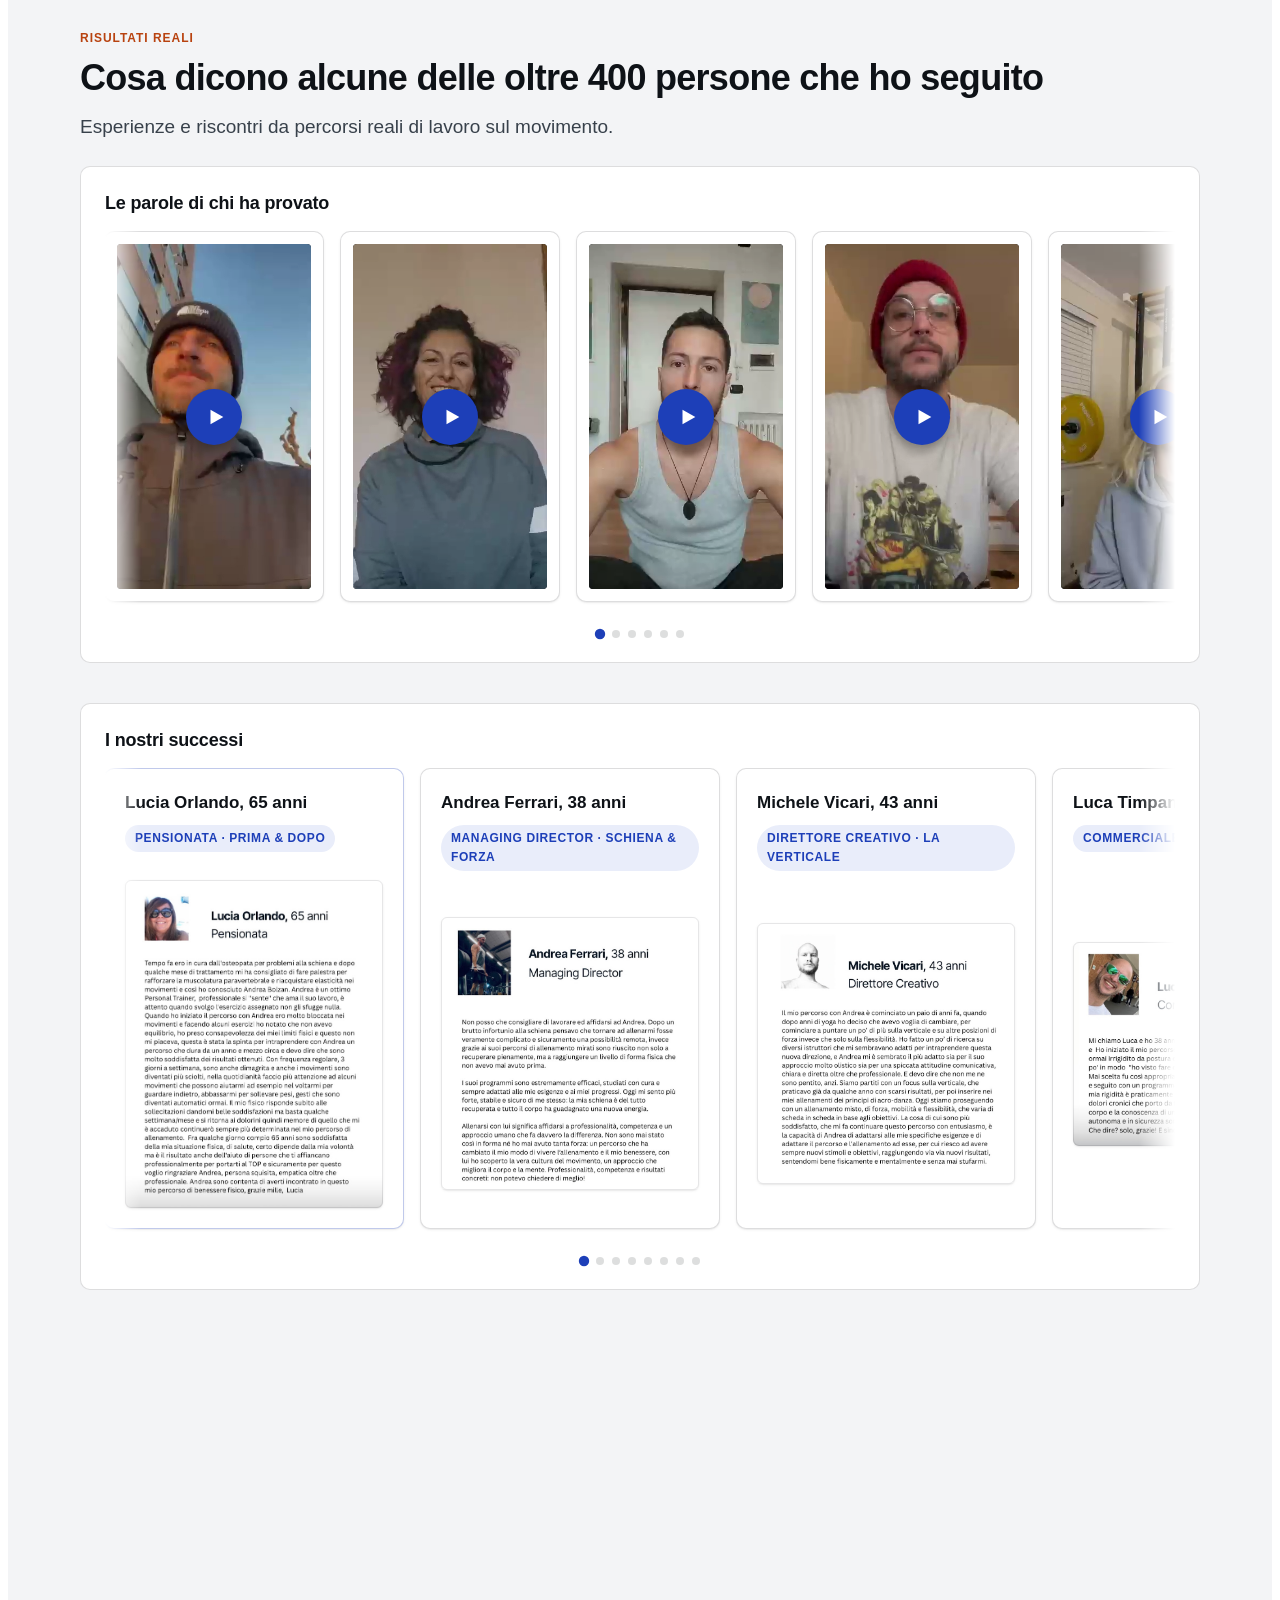
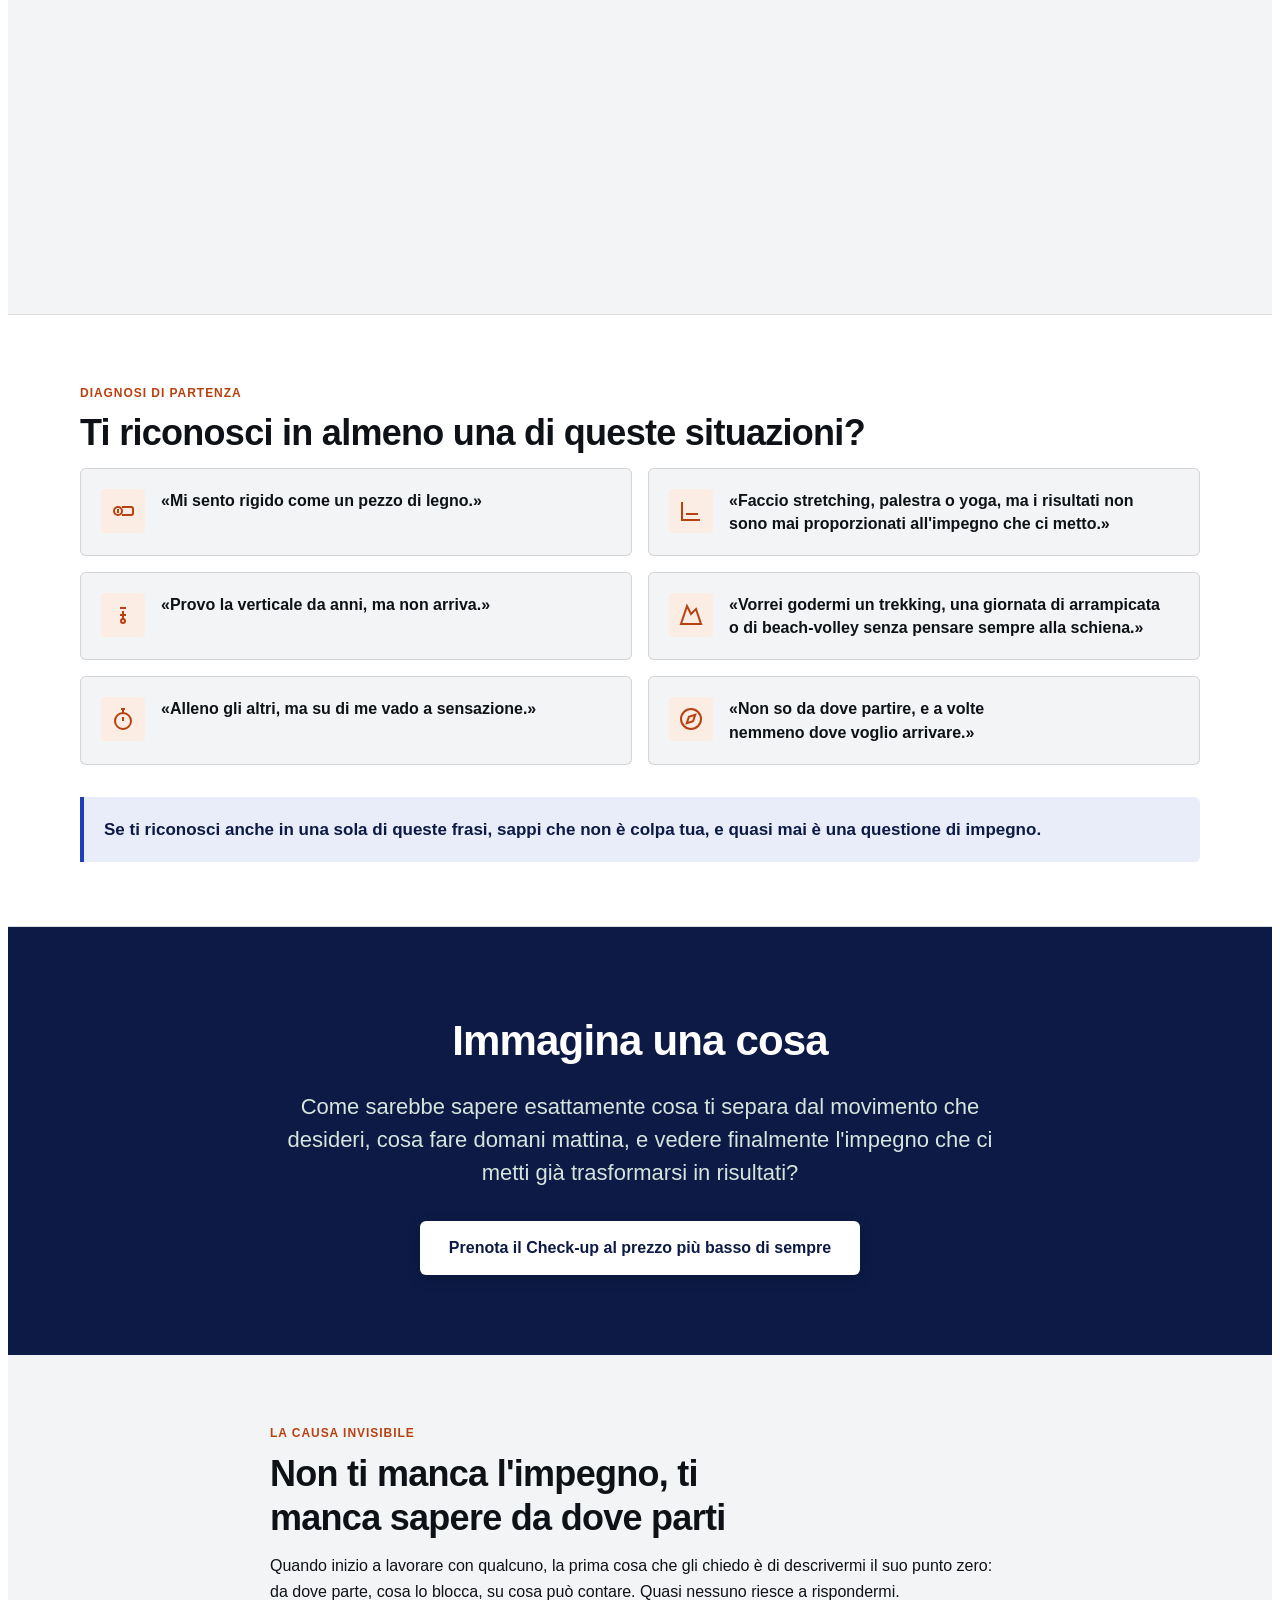
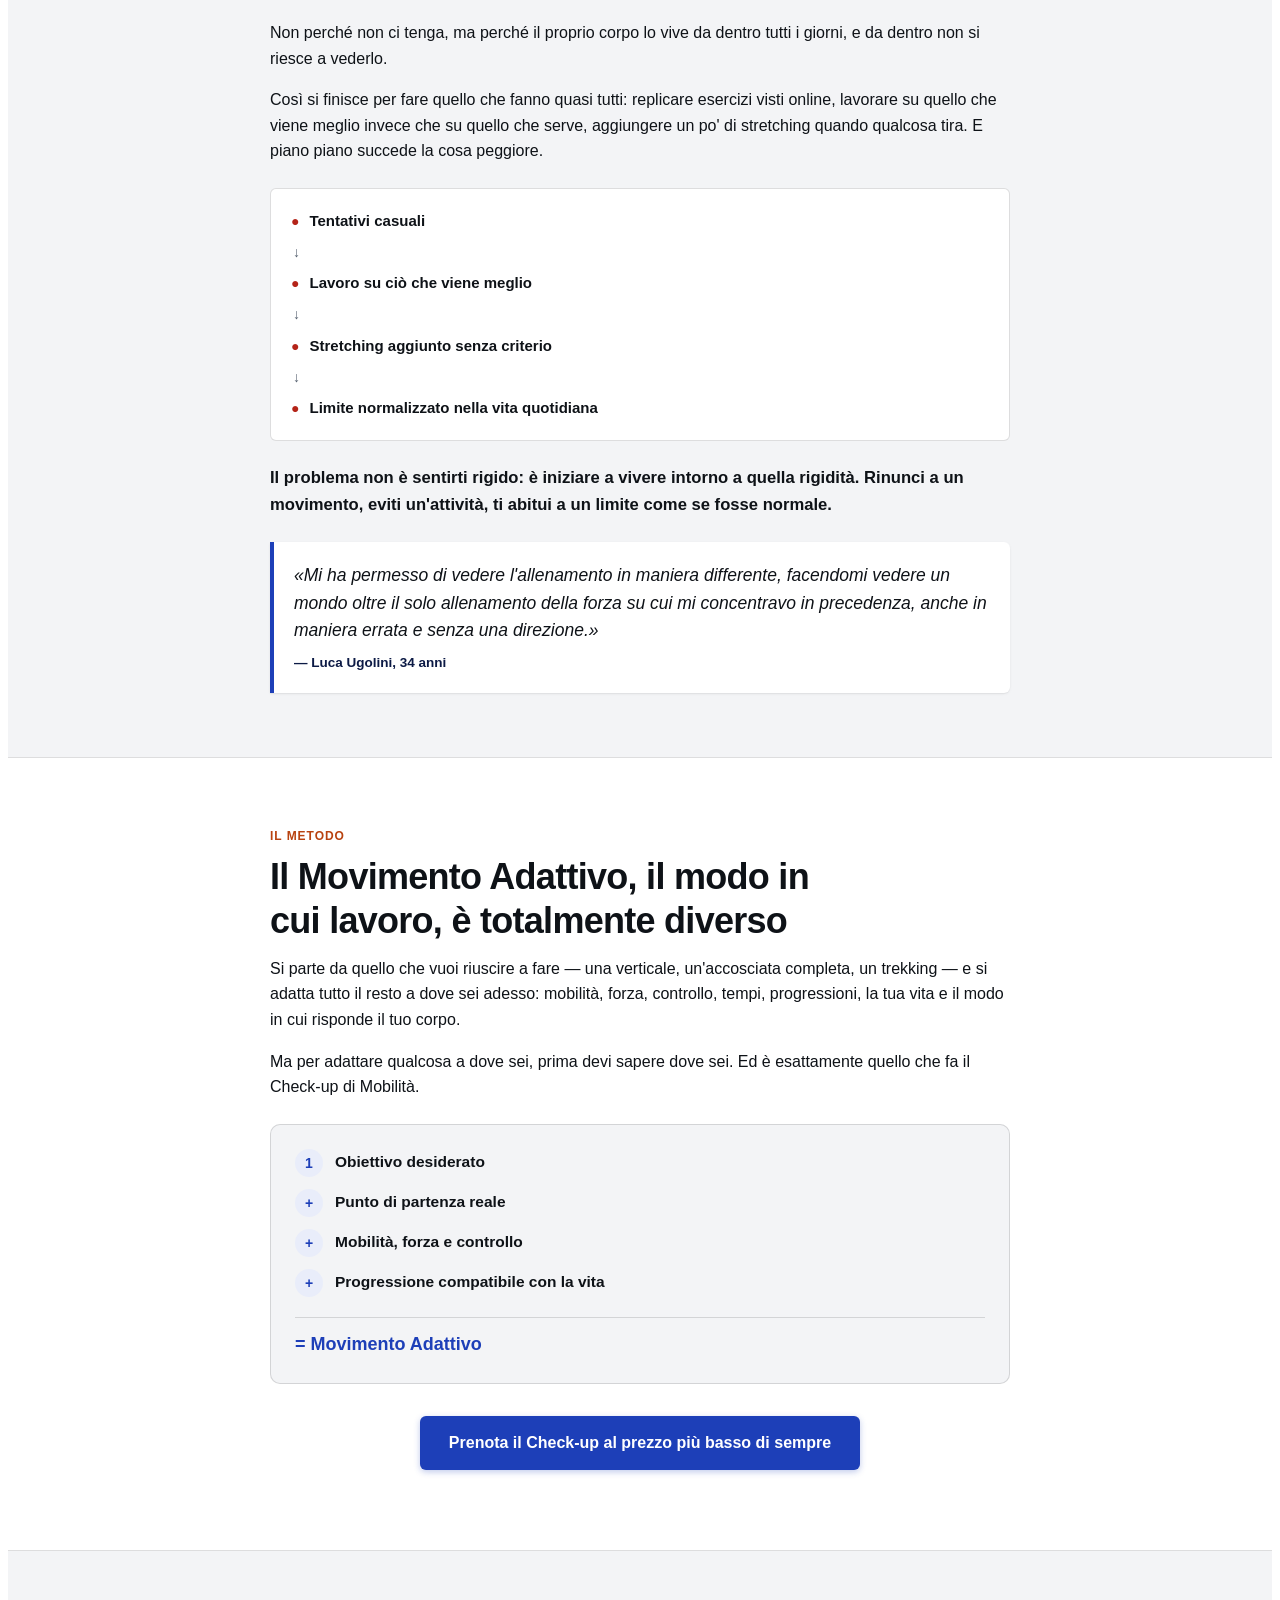
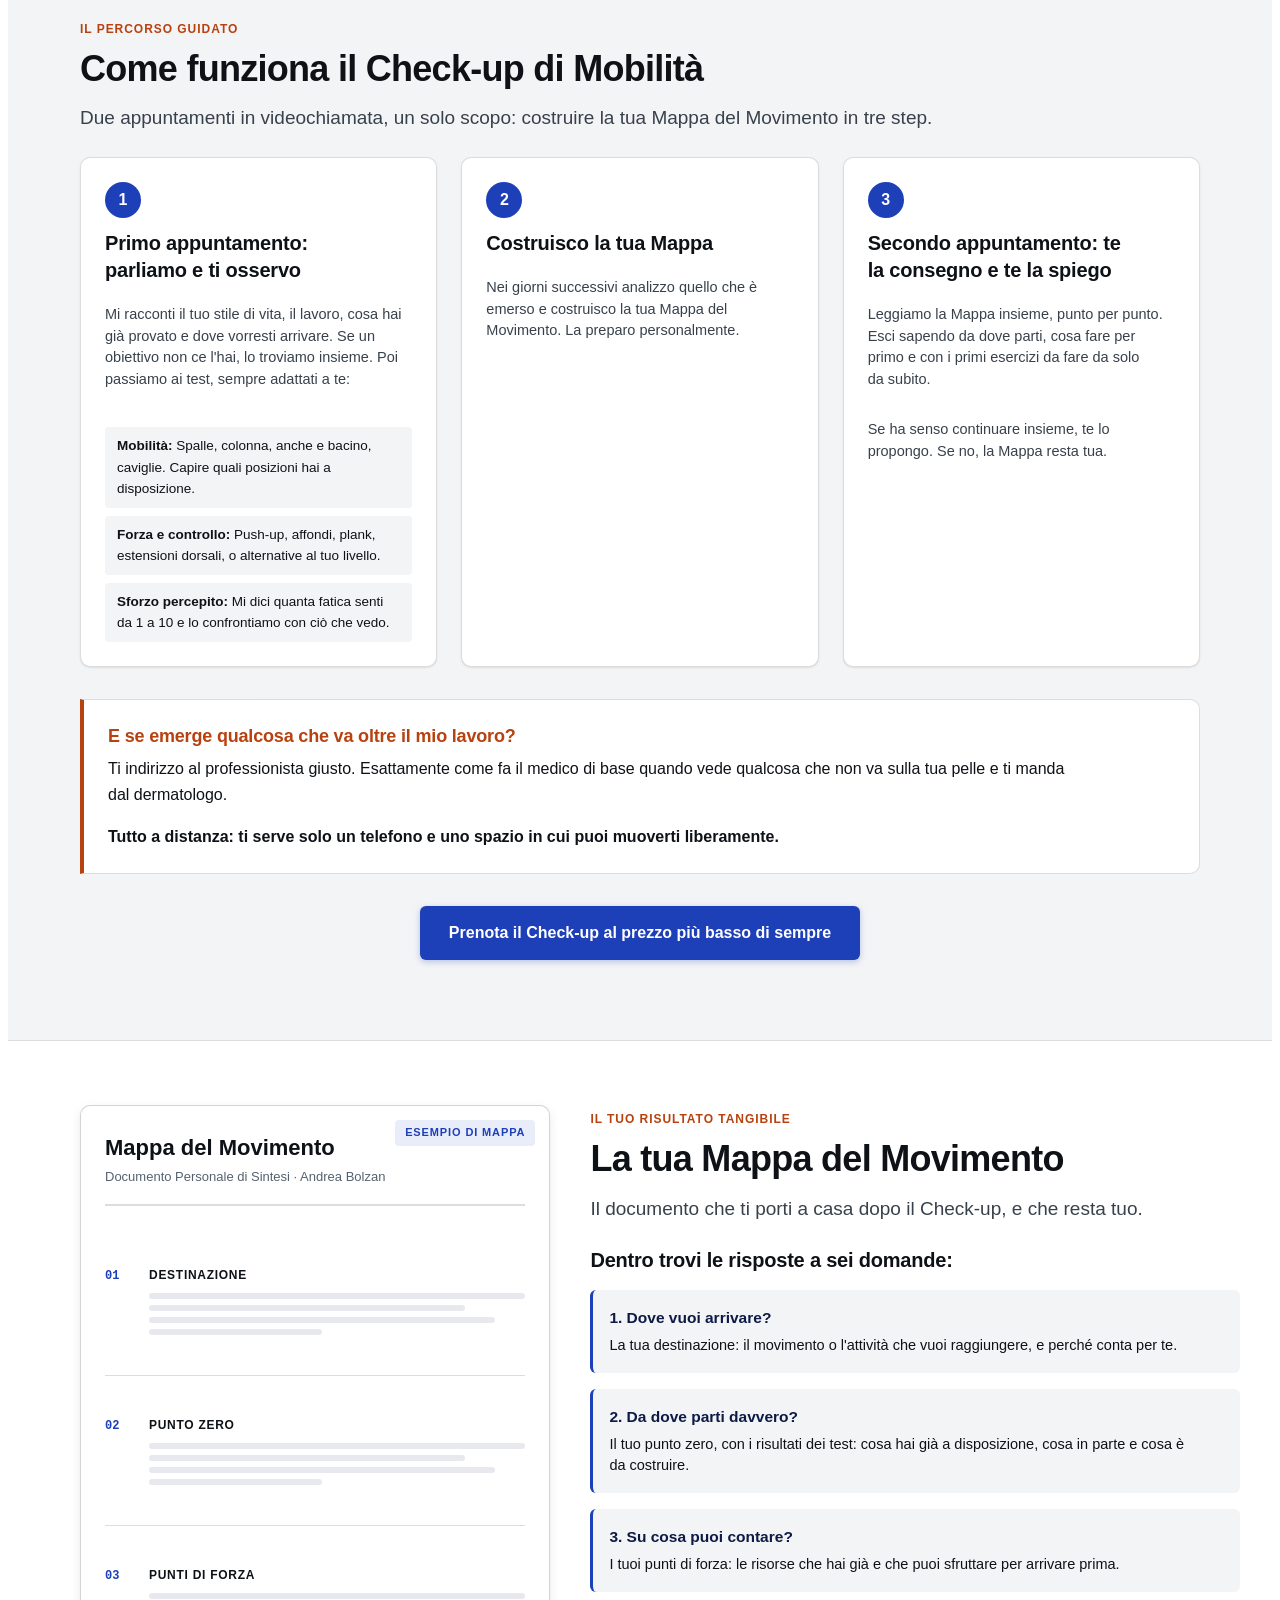
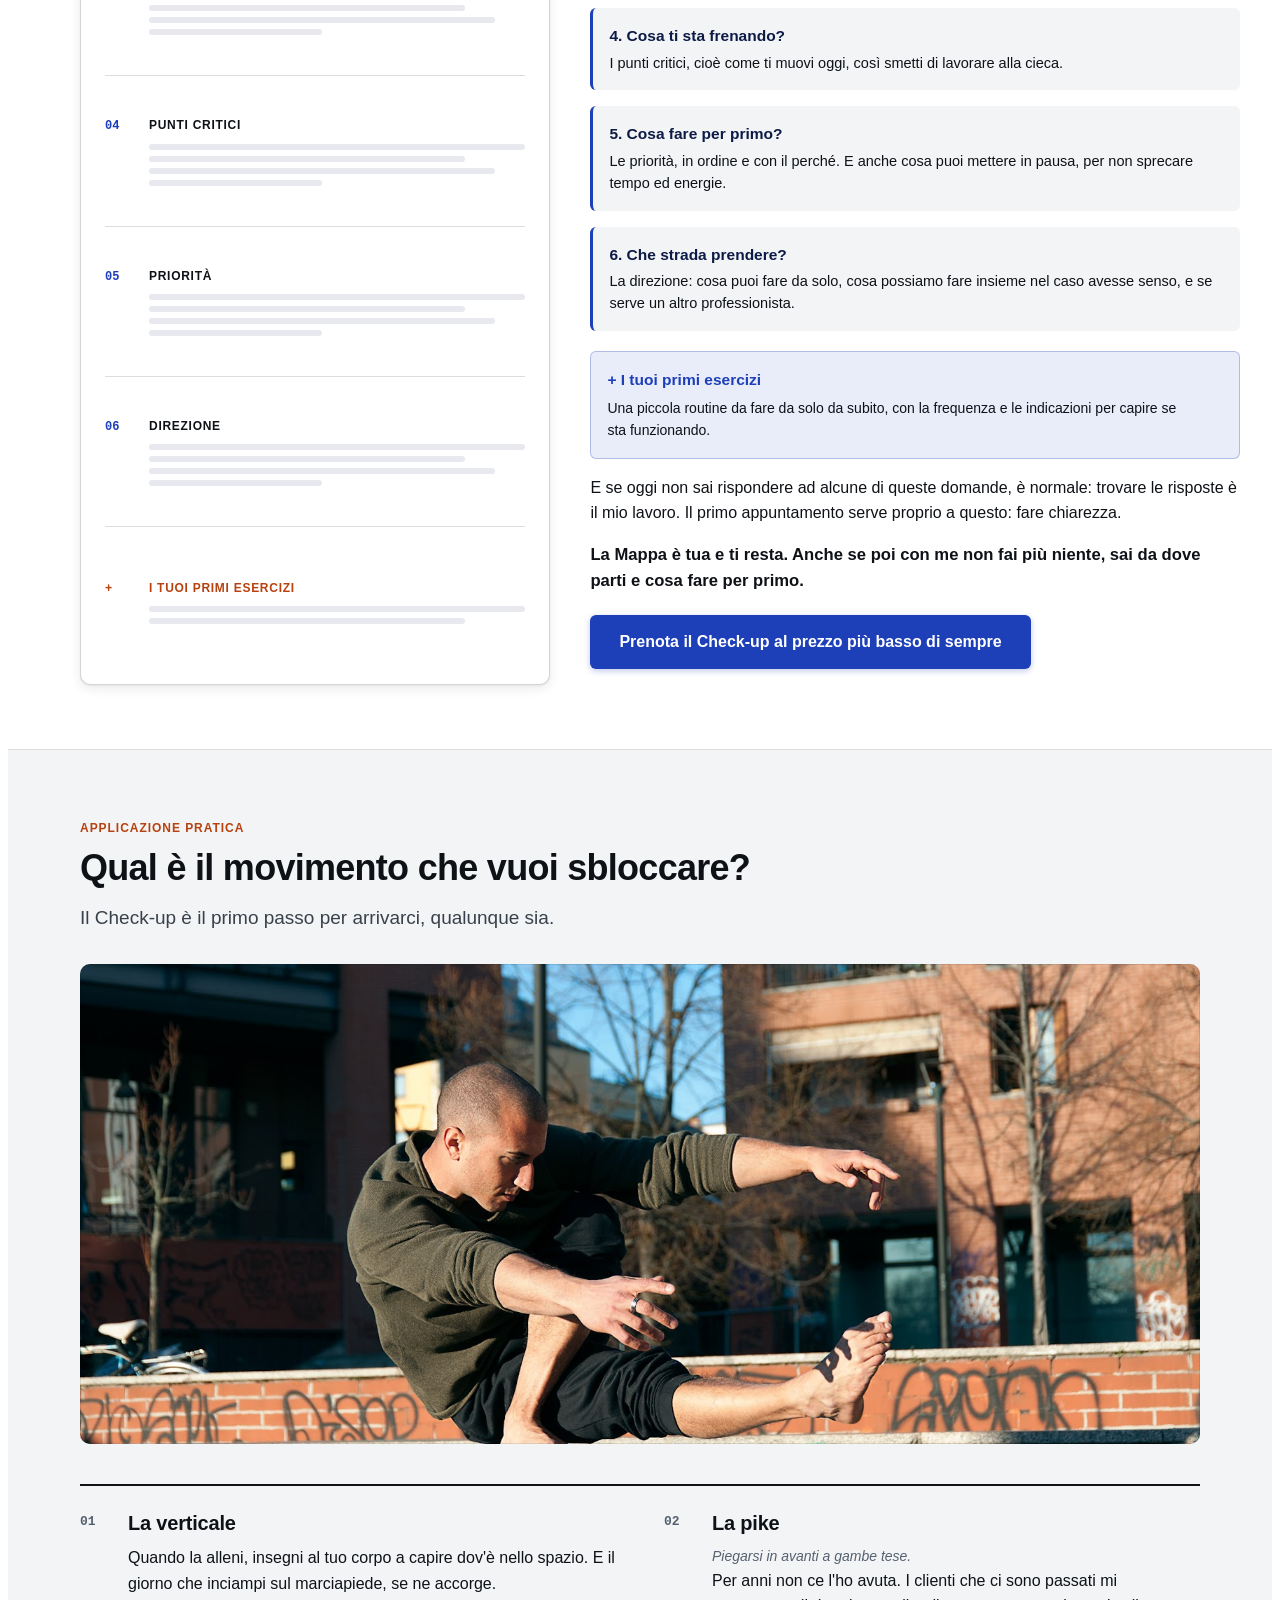
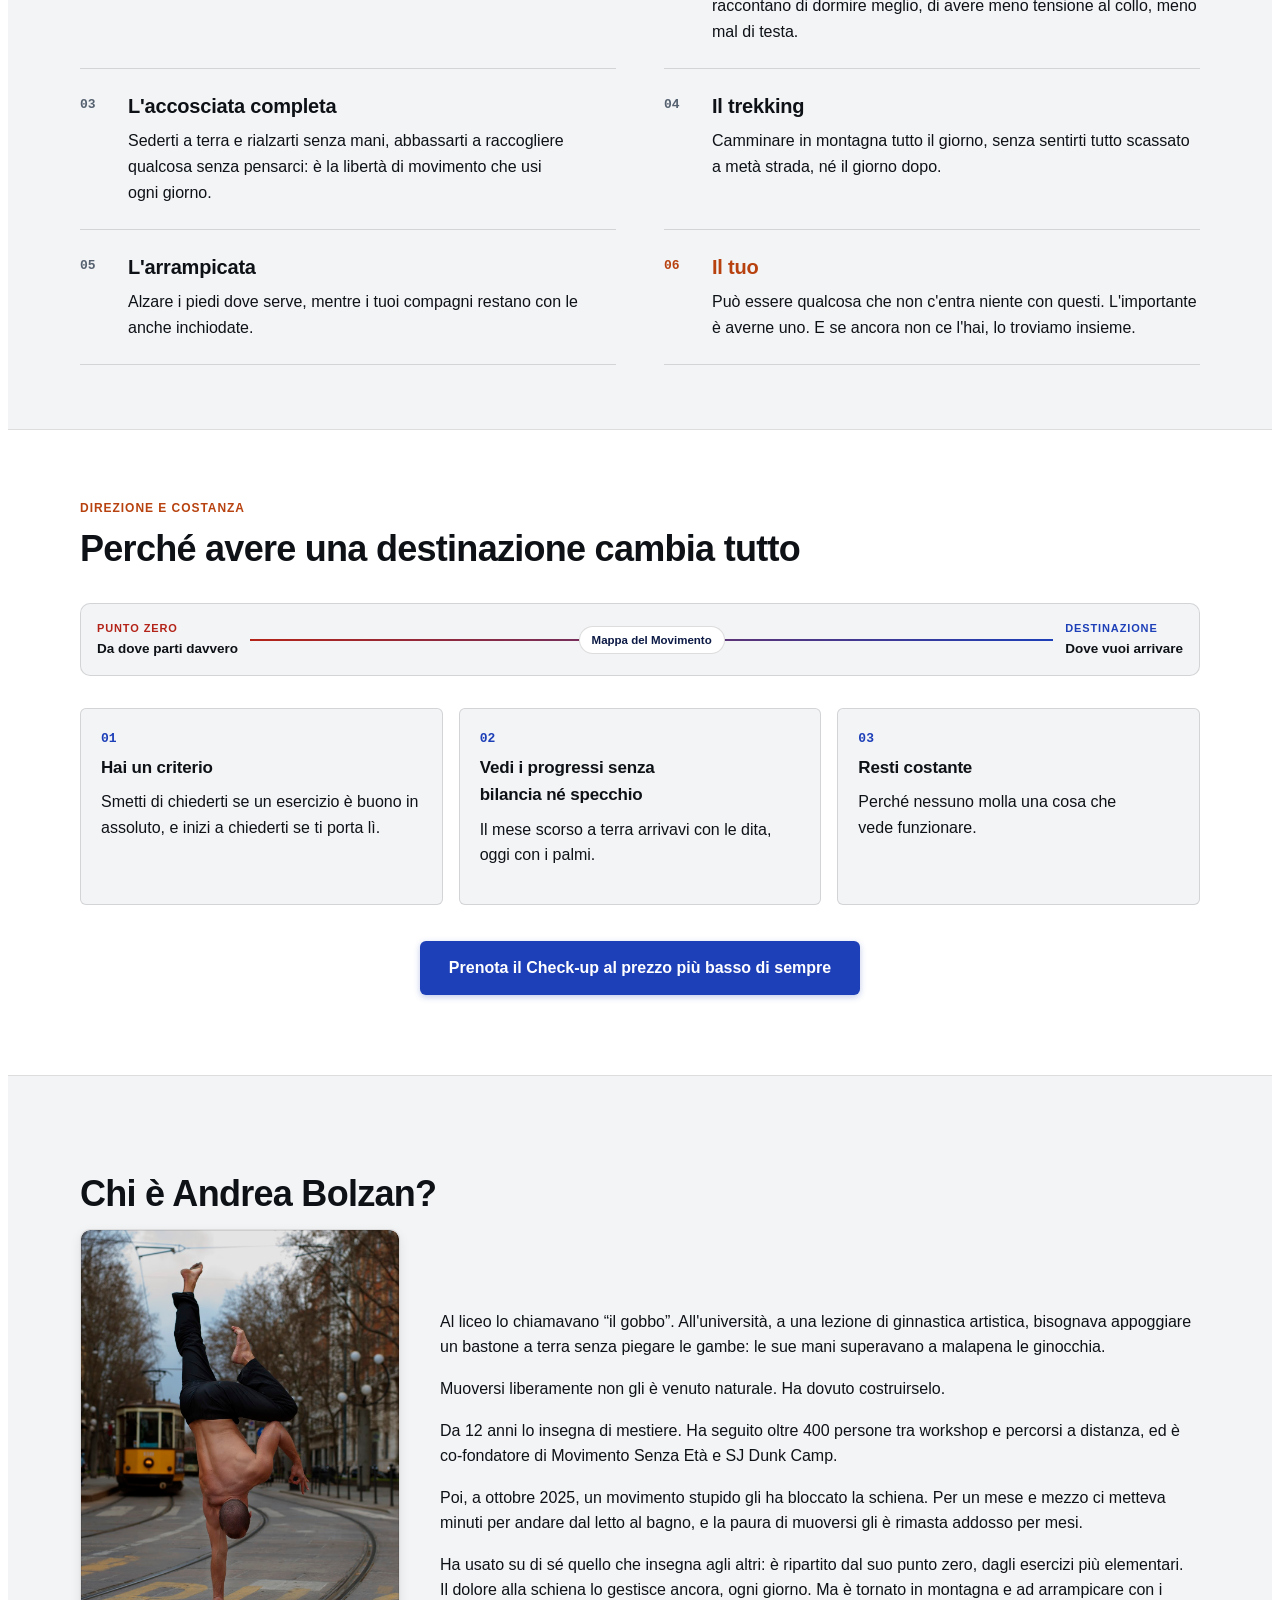
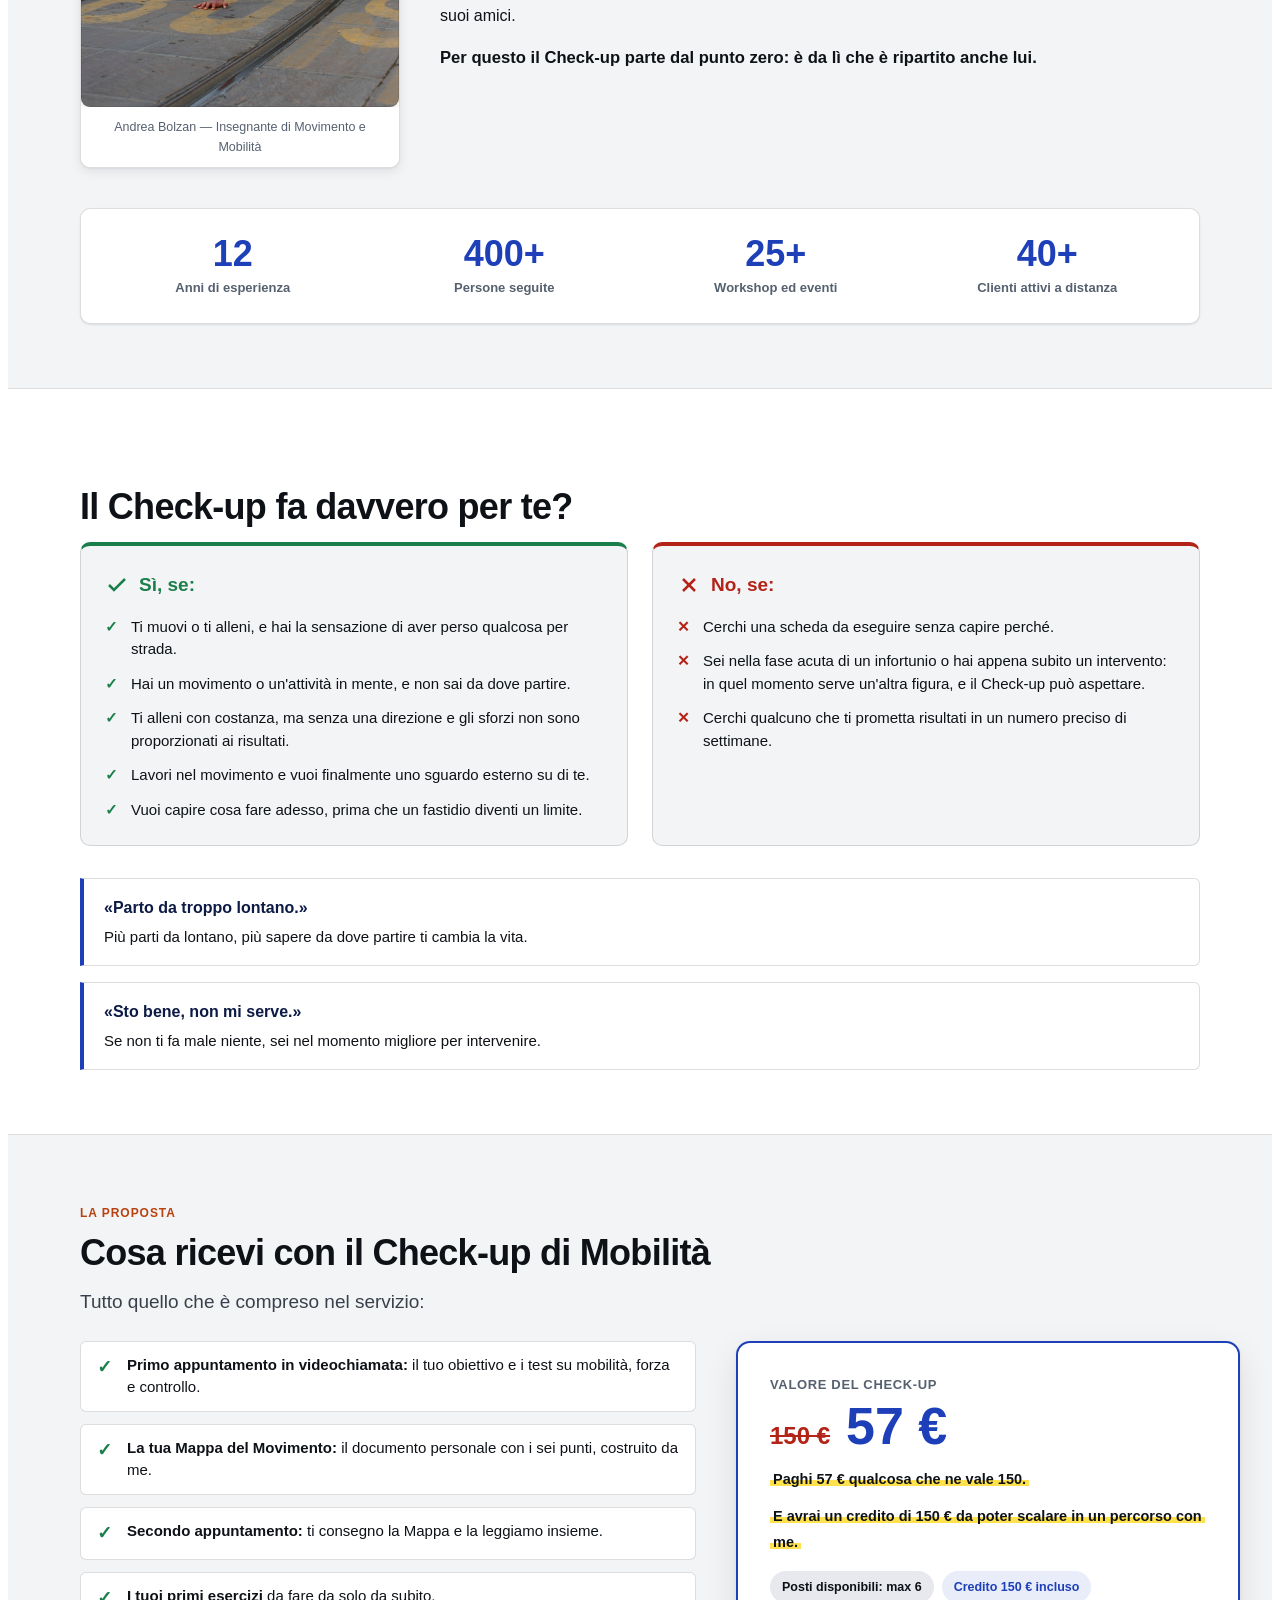
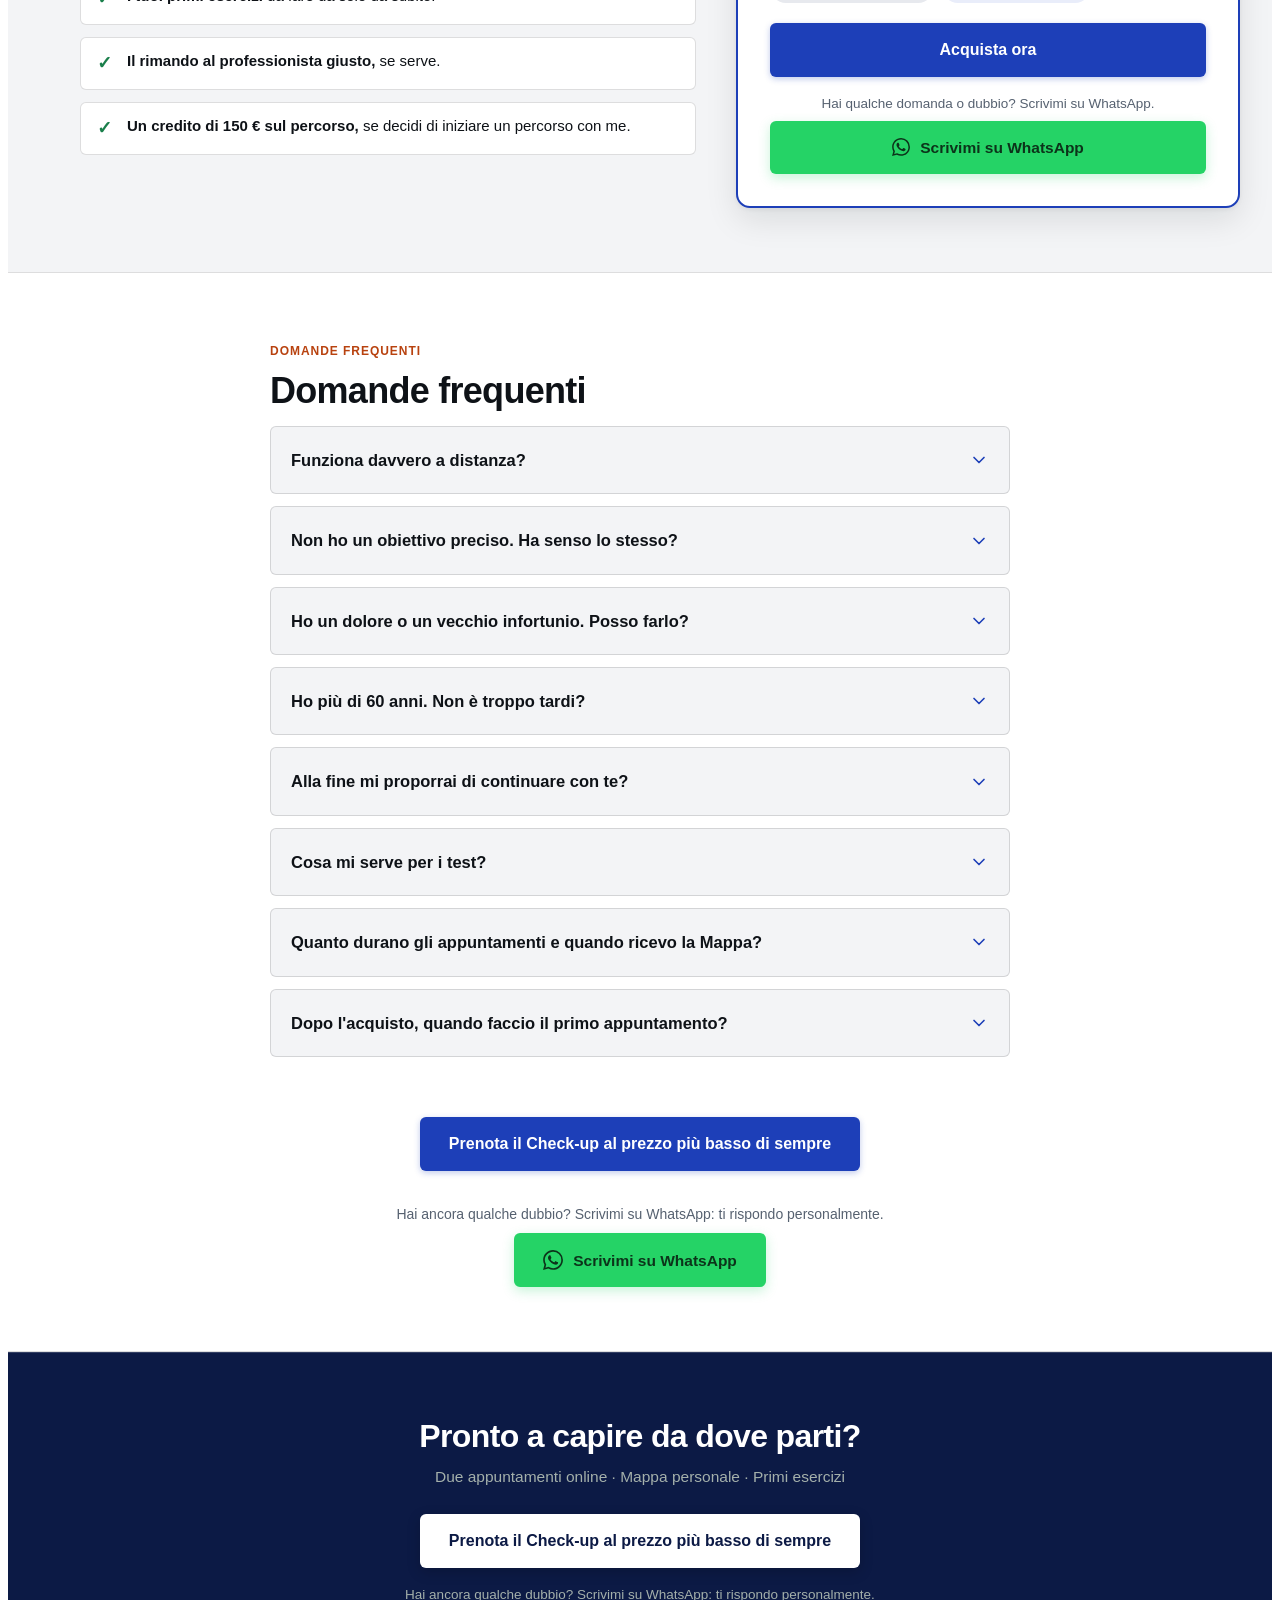
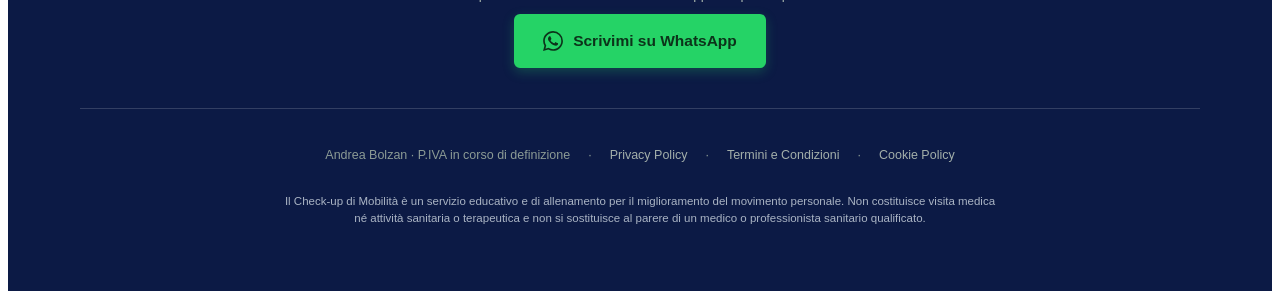
==== commit bad929f1: "copy(hero): 'Hai qualche dubbio?' sopra il pulsante WhatsApp, rimossa la riga 2 appuntamenti/Mappa/P" ====
--- a/index.html
+++ b/index.html
@@ -48,19 +48,11 @@
               </div>
 
               <div class="ab-hero__whatsapp-block">
-                <p class="ab-hero__whatsapp-query">Hai qualche dubbio o domanda? Scrivimi su WhatsApp.</p>
+                <p class="ab-hero__whatsapp-query">Hai qualche dubbio?</p>
                 <a class="ab-cta ab-cta--whatsapp" href="#WHATSAPP_URL" data-whatsapp-link target="_blank" rel="noopener noreferrer">
                   <svg class="ab-wa-logo" width="20" height="20" viewBox="0 0 24 24" fill="currentColor" aria-hidden="true"><path d="M17.472 14.382c-.297-.149-1.758-.867-2.03-.967-.273-.099-.471-.148-.67.15-.197.297-.767.966-.94 1.164-.173.199-.347.223-.644.075-.297-.15-1.255-.463-2.39-1.475-.883-.788-1.48-1.761-1.653-2.059-.173-.297-.018-.458.13-.606.134-.133.298-.347.446-.52.149-.174.198-.298.298-.497.099-.198.05-.371-.025-.52-.075-.149-.669-1.612-.916-2.207-.242-.579-.487-.5-.669-.51-.173-.008-.371-.01-.57-.01-.198 0-.52.074-.792.372-.272.297-1.04 1.016-1.04 2.479 0 1.462 1.065 2.875 1.213 3.074.149.198 2.096 3.2 5.077 4.487.709.306 1.262.489 1.694.625.712.227 1.36.195 1.871.118.571-.085 1.758-.719 2.006-1.413.248-.694.248-1.289.173-1.413-.074-.124-.272-.198-.57-.347m-5.421 7.403h-.004a9.87 9.87 0 01-5.031-1.378l-.361-.214-3.741.982.998-3.648-.235-.374a9.86 9.86 0 01-1.51-5.26c.001-5.45 4.436-9.884 9.888-9.884 2.64 0 5.122 1.03 6.988 2.898a9.825 9.825 0 012.893 6.994c-.003 5.45-4.437 9.884-9.885 9.884m8.413-18.297A11.815 11.815 0 0012.05 0C5.495 0 .16 5.335.157 11.892c0 2.096.547 4.142 1.588 5.945L.057 24l6.305-1.654a11.882 11.882 0 005.683 1.448h.005c6.554 0 11.89-5.335 11.893-11.893a11.821 11.821 0 00-3.48-8.413Z"></path></svg>
                   Scrivimi su WhatsApp
                 </a>
-              </div>
-
-              <div class="ab-hero-summary-pill">
-                <span>2 appuntamenti online</span>
-                <span>·</span>
-                <span>Mappa personale</span>
-                <span>·</span>
-                <span>Primi esercizi</span>
               </div>
             </div>
           </div>
--- a/styles.css
+++ b/styles.css
@@ -454,17 +454,6 @@
   margin-top: 0;
 }
 
-#ab-mobility-checkup .ab-hero-summary-pill {
-  display: flex;
-  flex-wrap: wrap;
-  gap: 8px;
-  align-items: center;
-  font-size: 13px;
-  font-weight: 600;
-  color: var(--ab-color-muted);
-  margin-top: var(--ab-space-2);
-}
-
 #ab-mobility-checkup .ab-vsl-card {
   background: var(--ab-color-surface);
   border: 1px solid var(--ab-color-line);
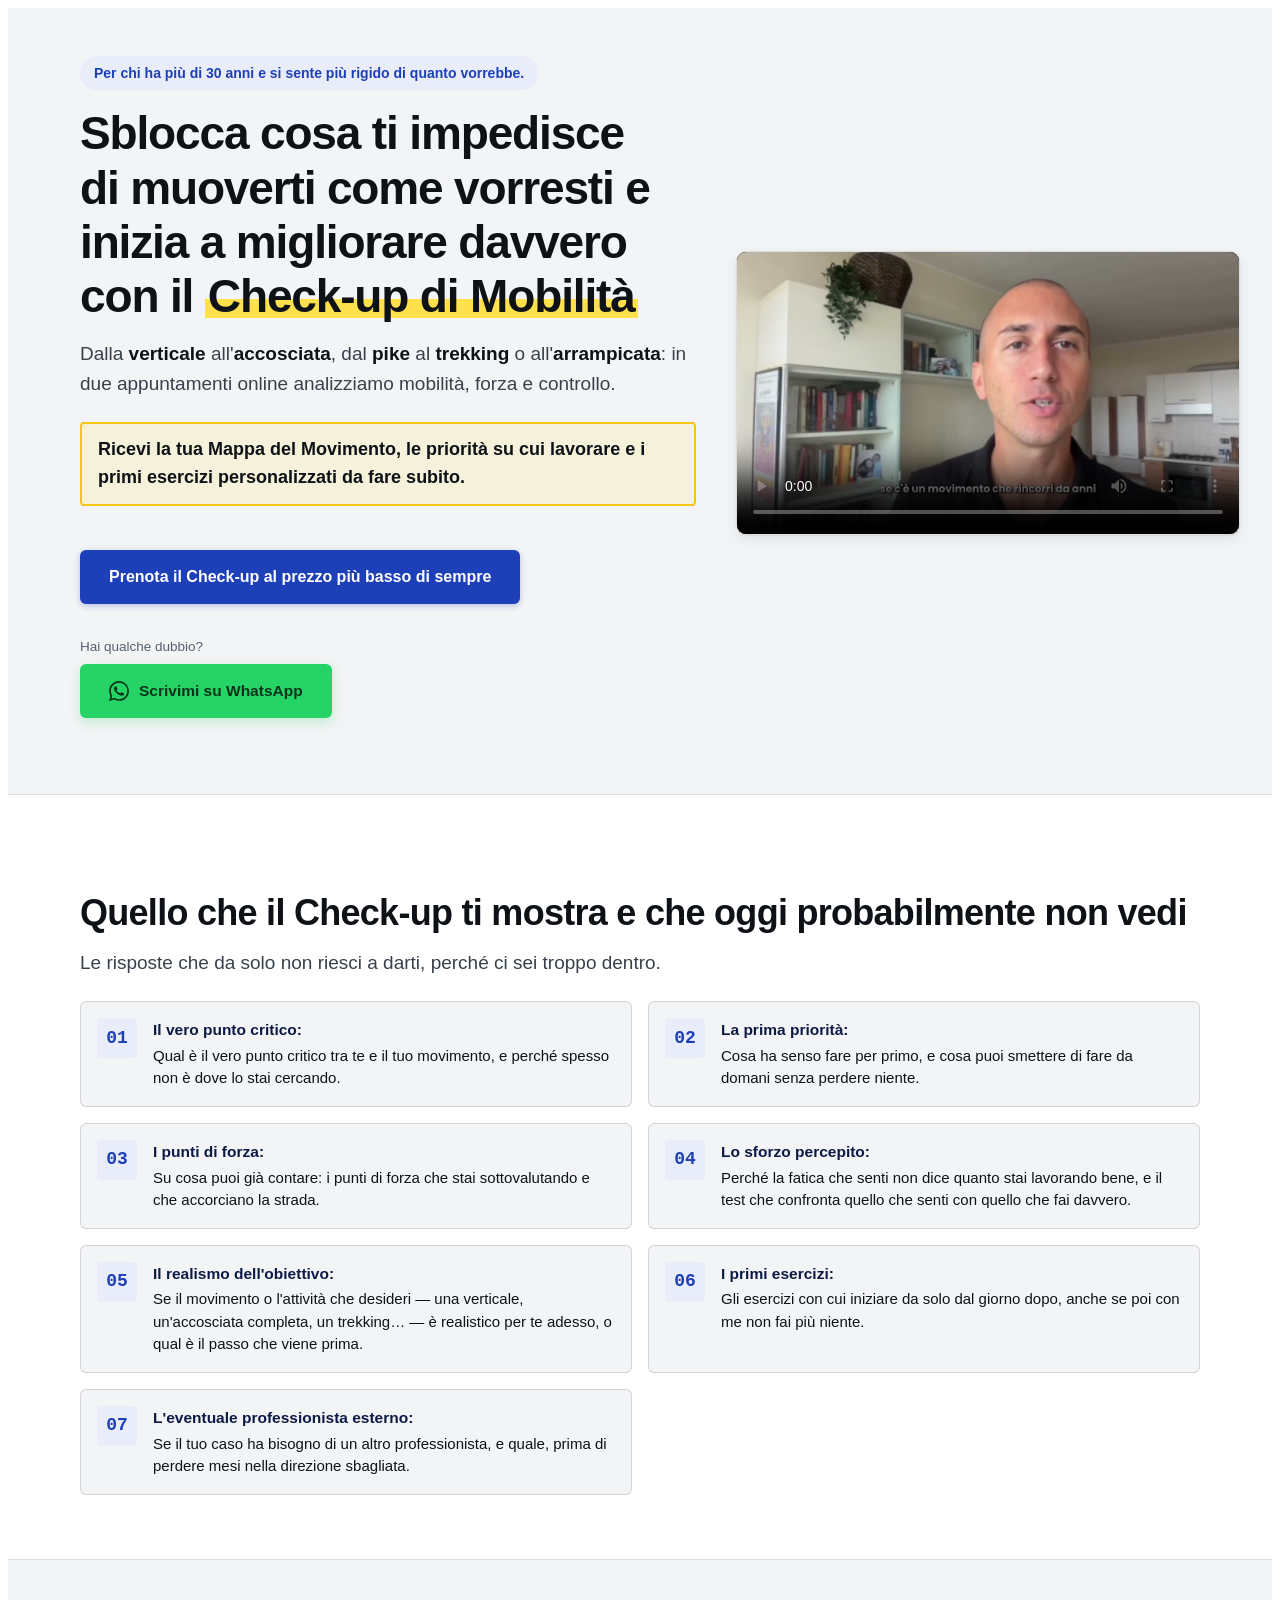
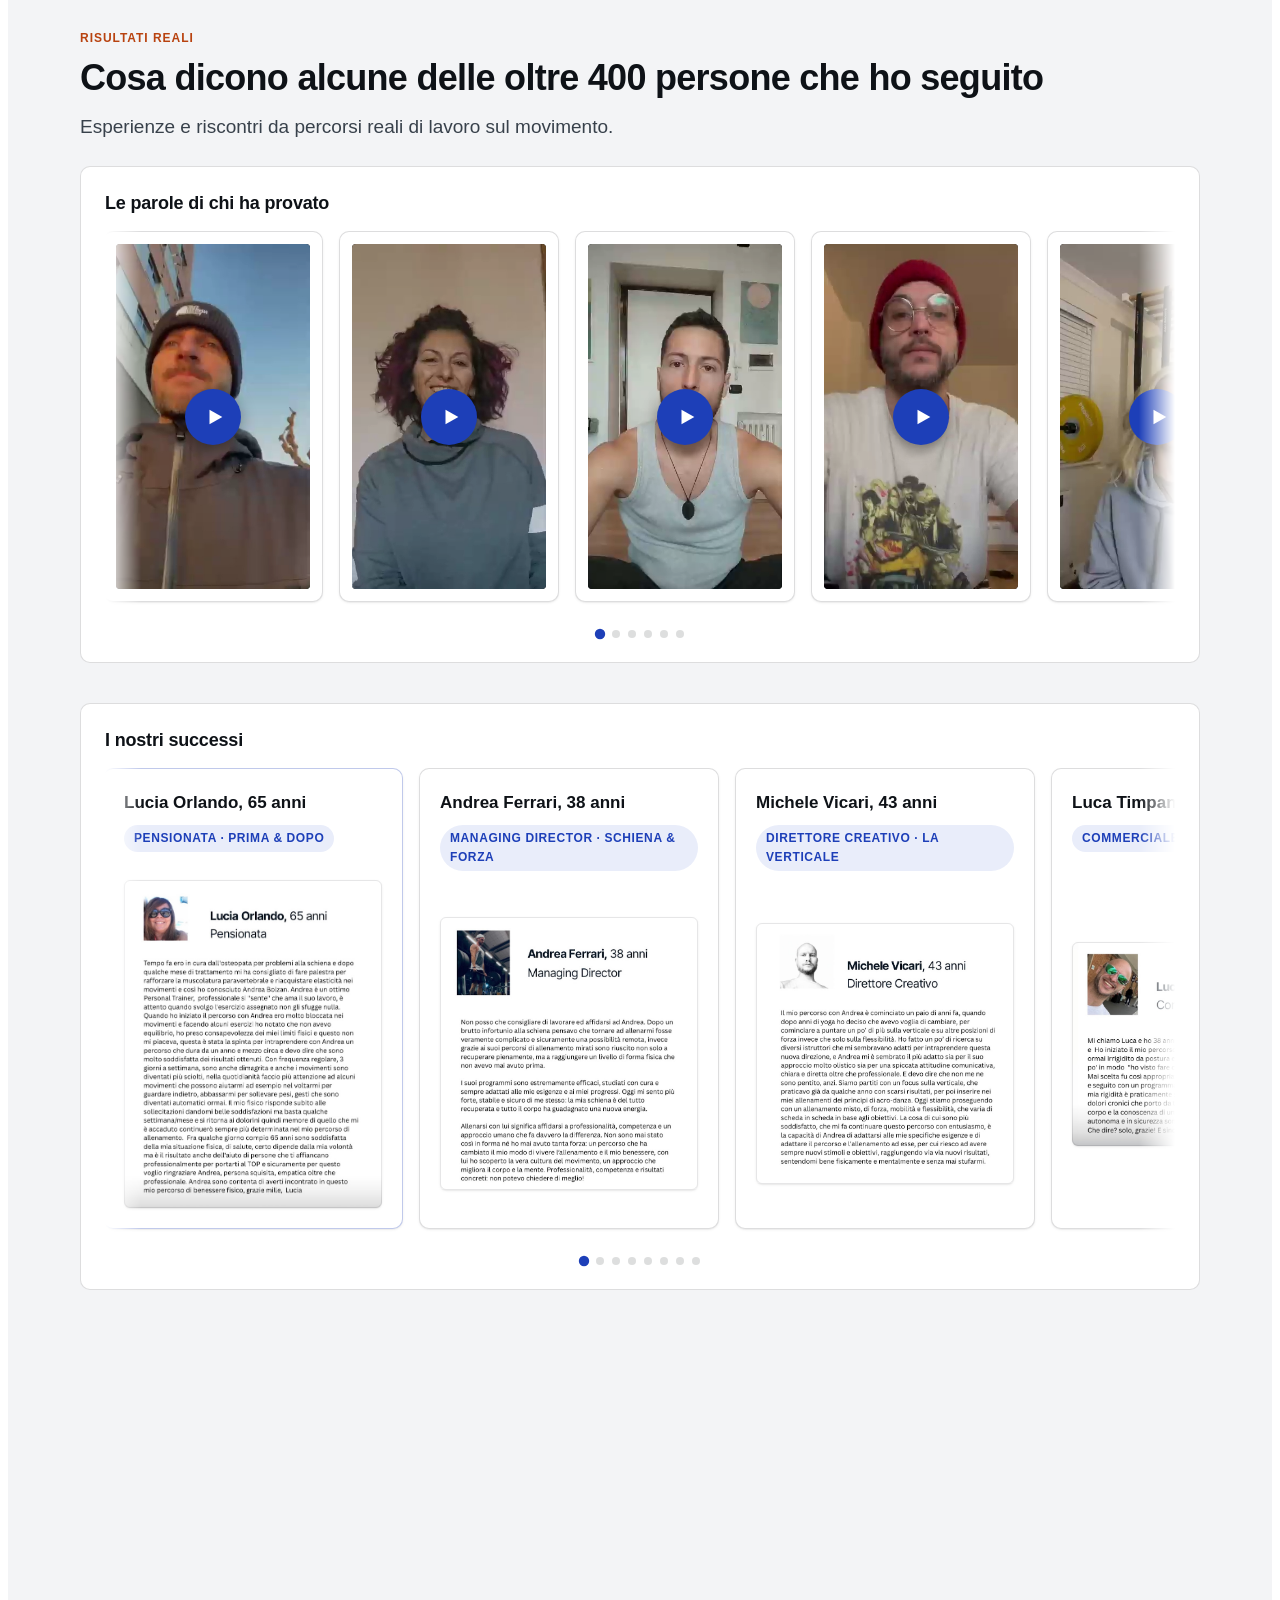
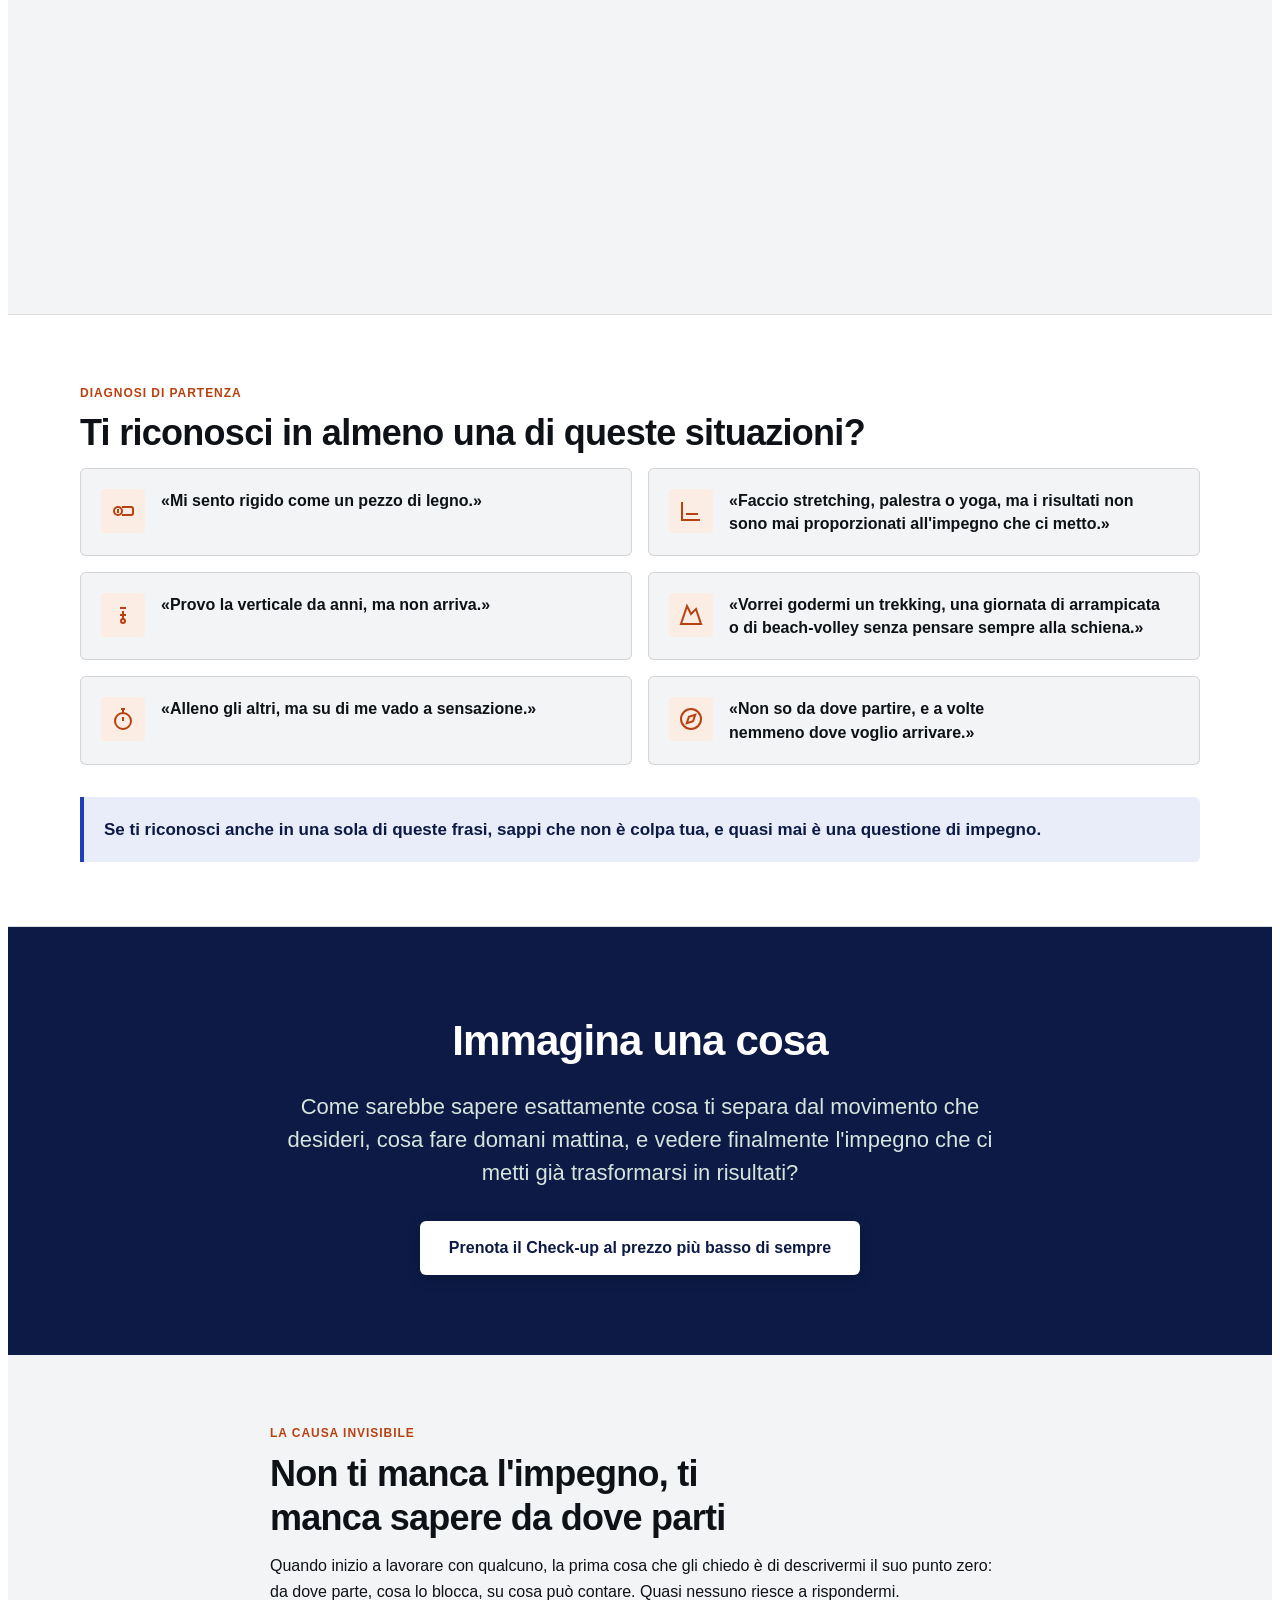
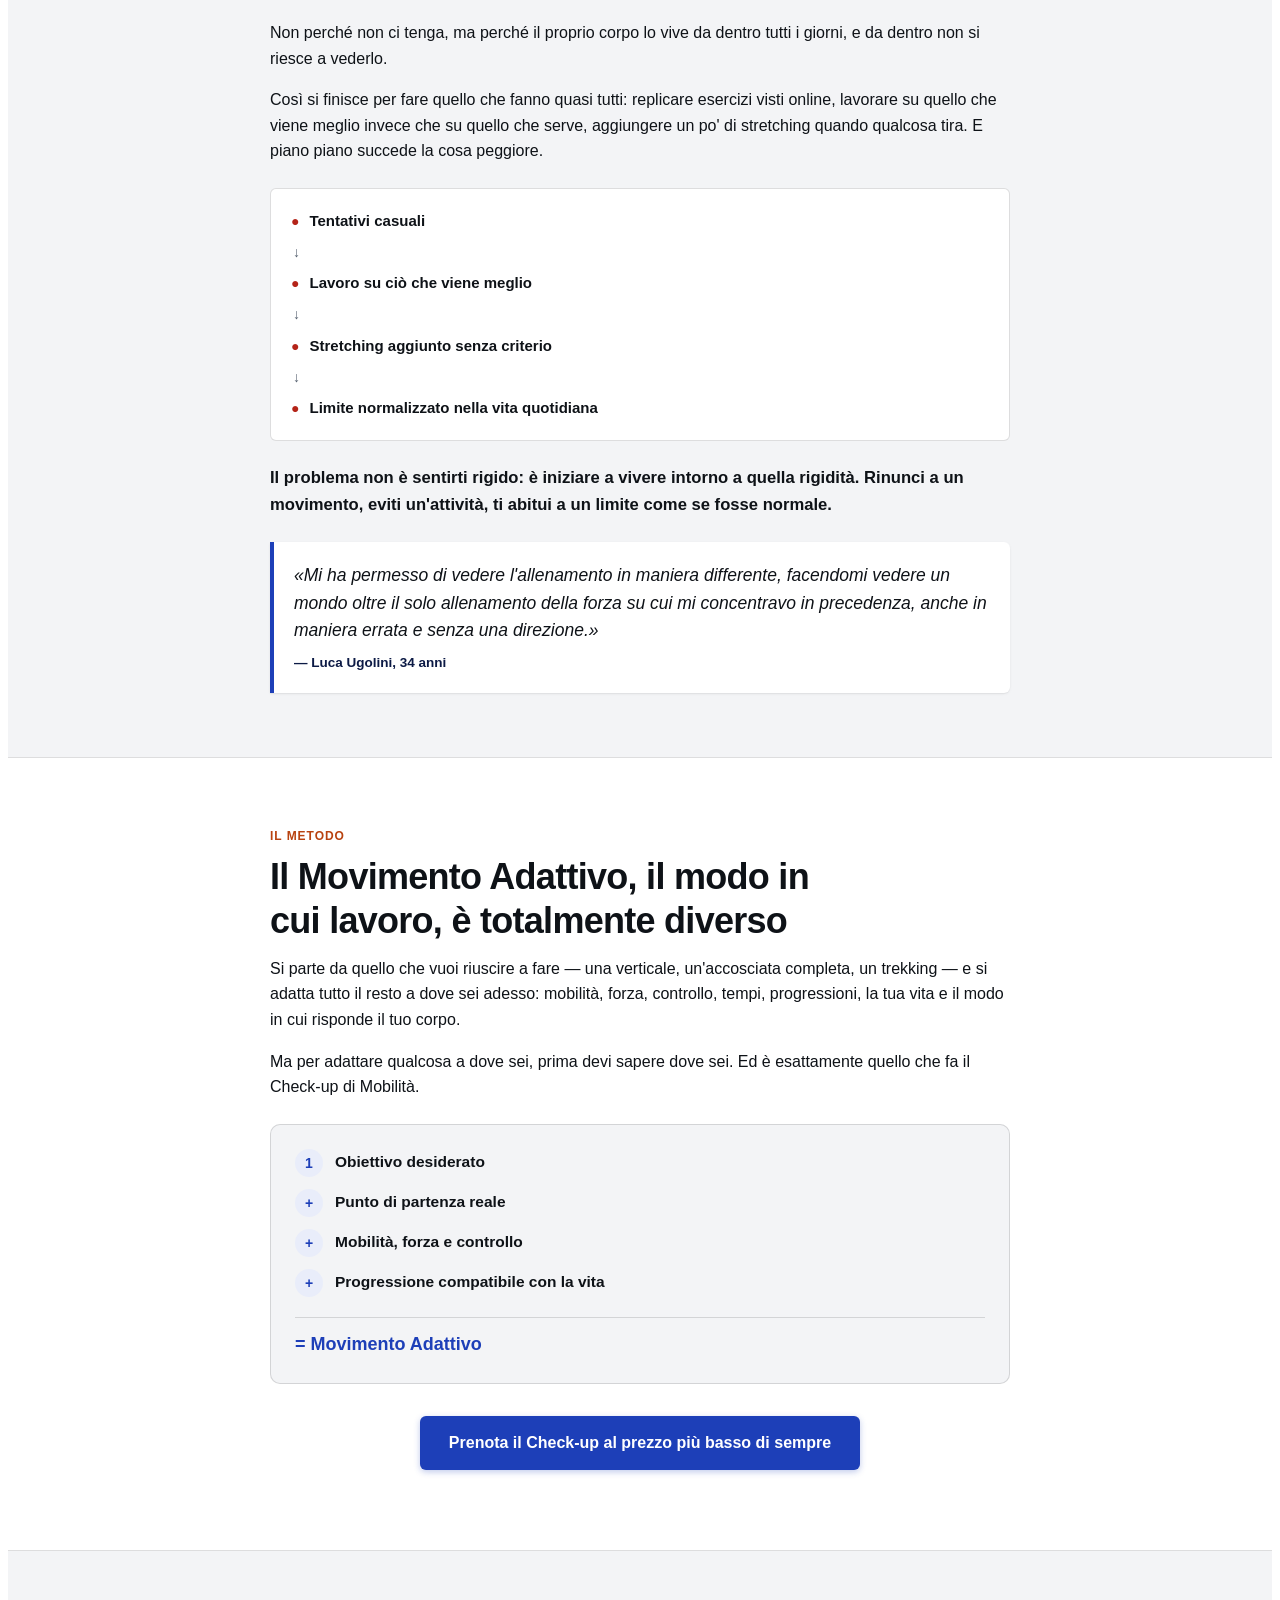
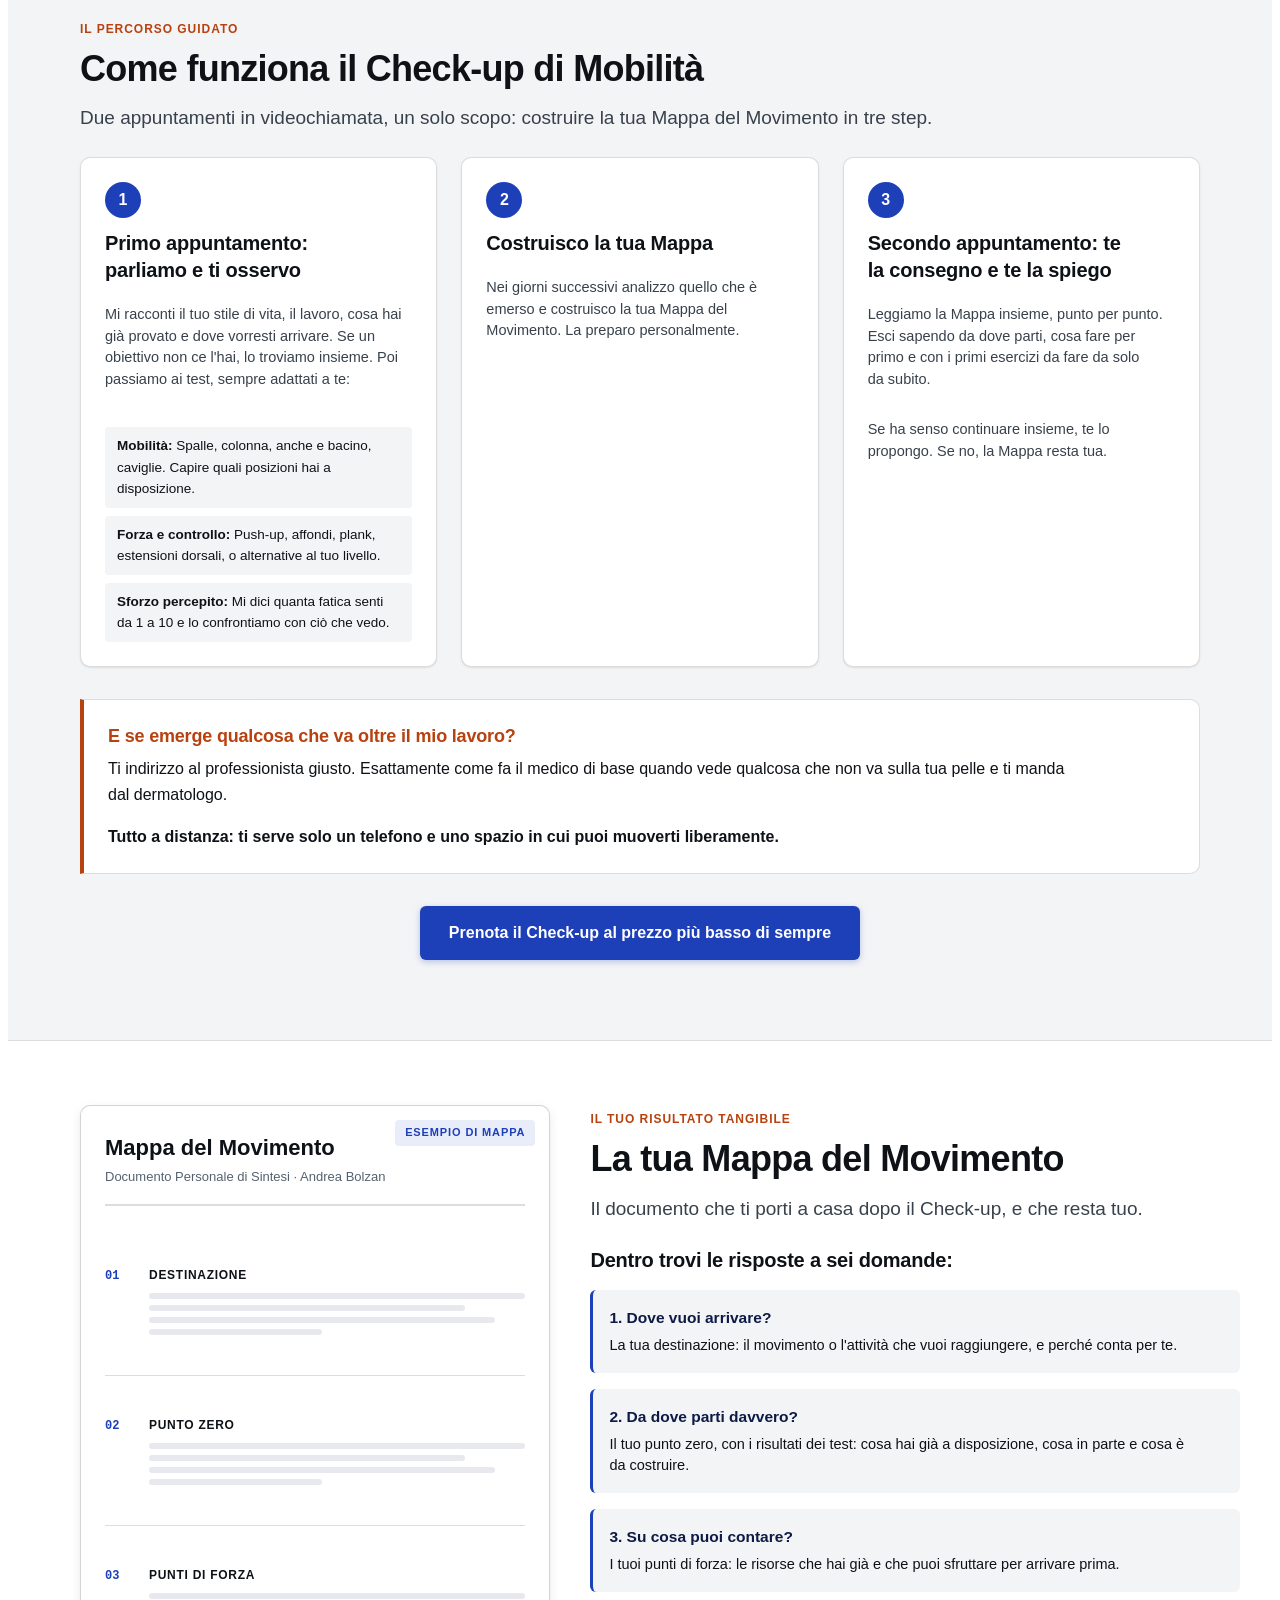
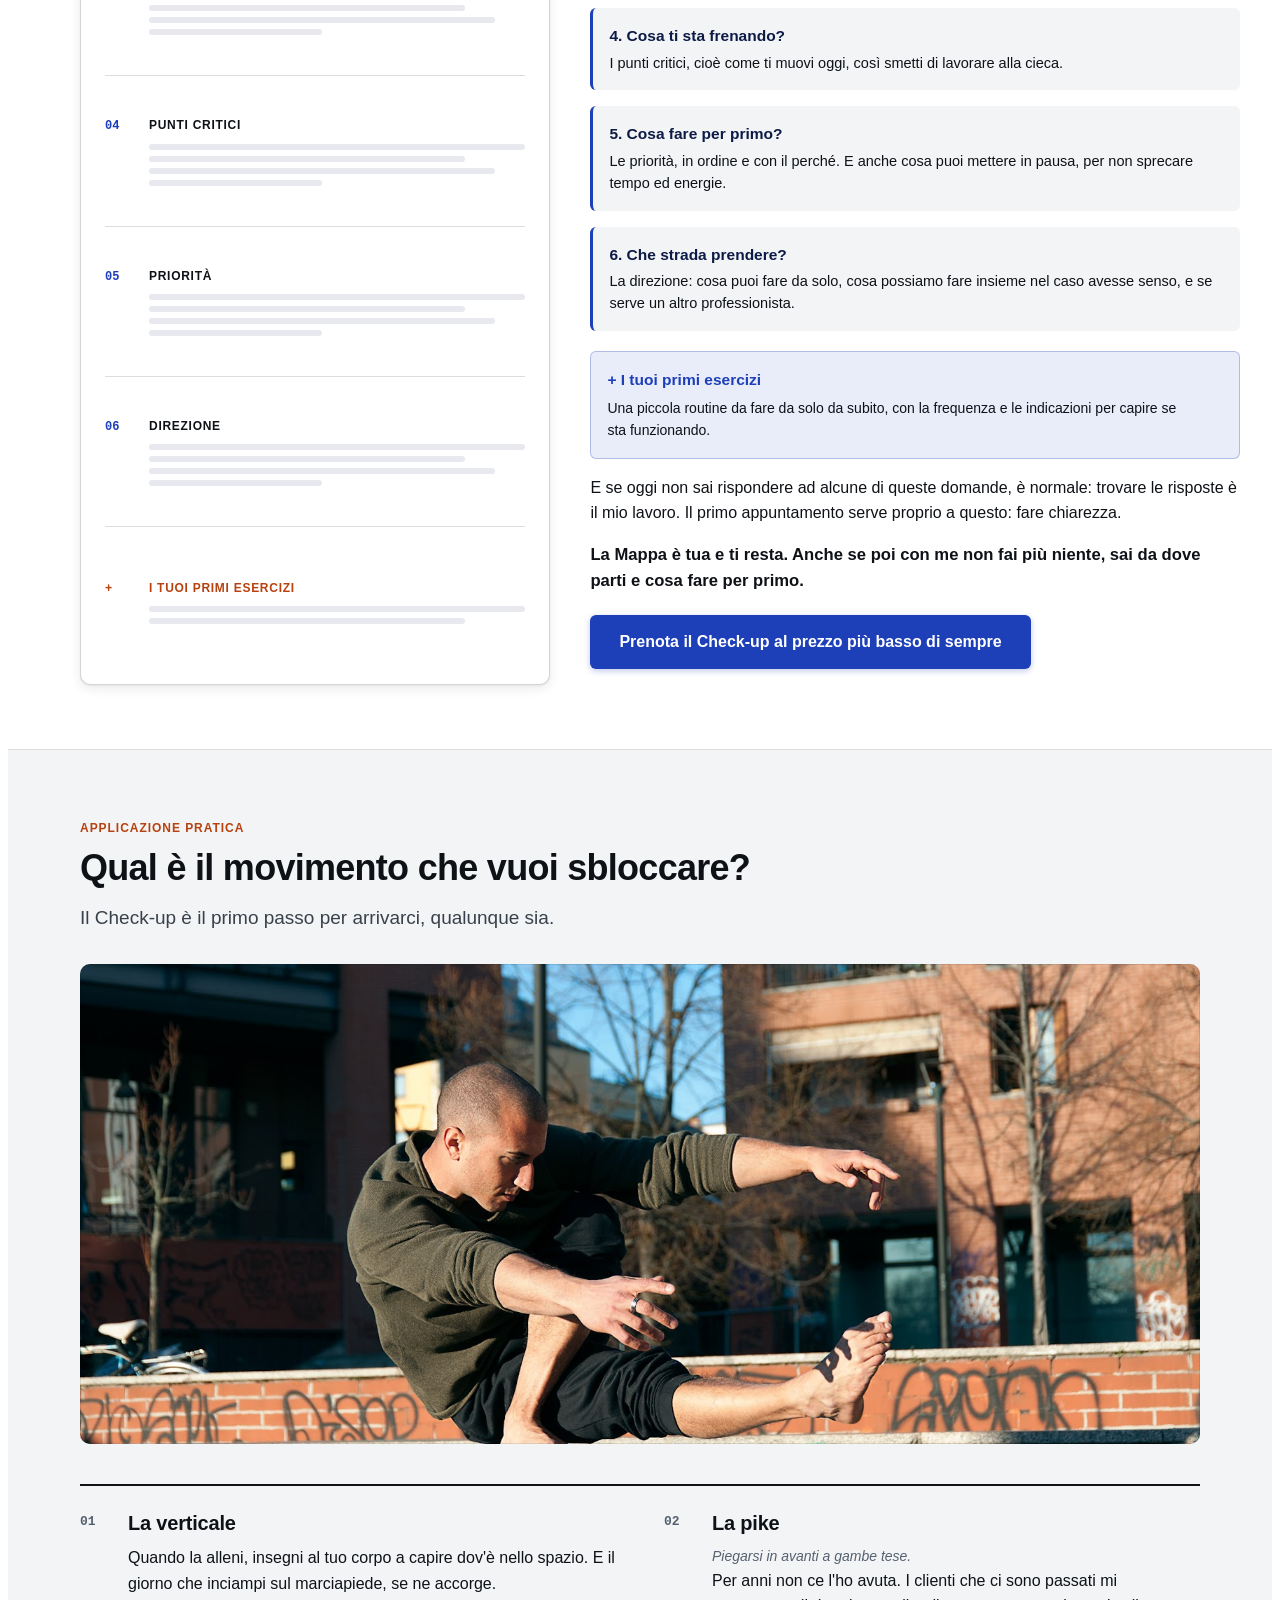
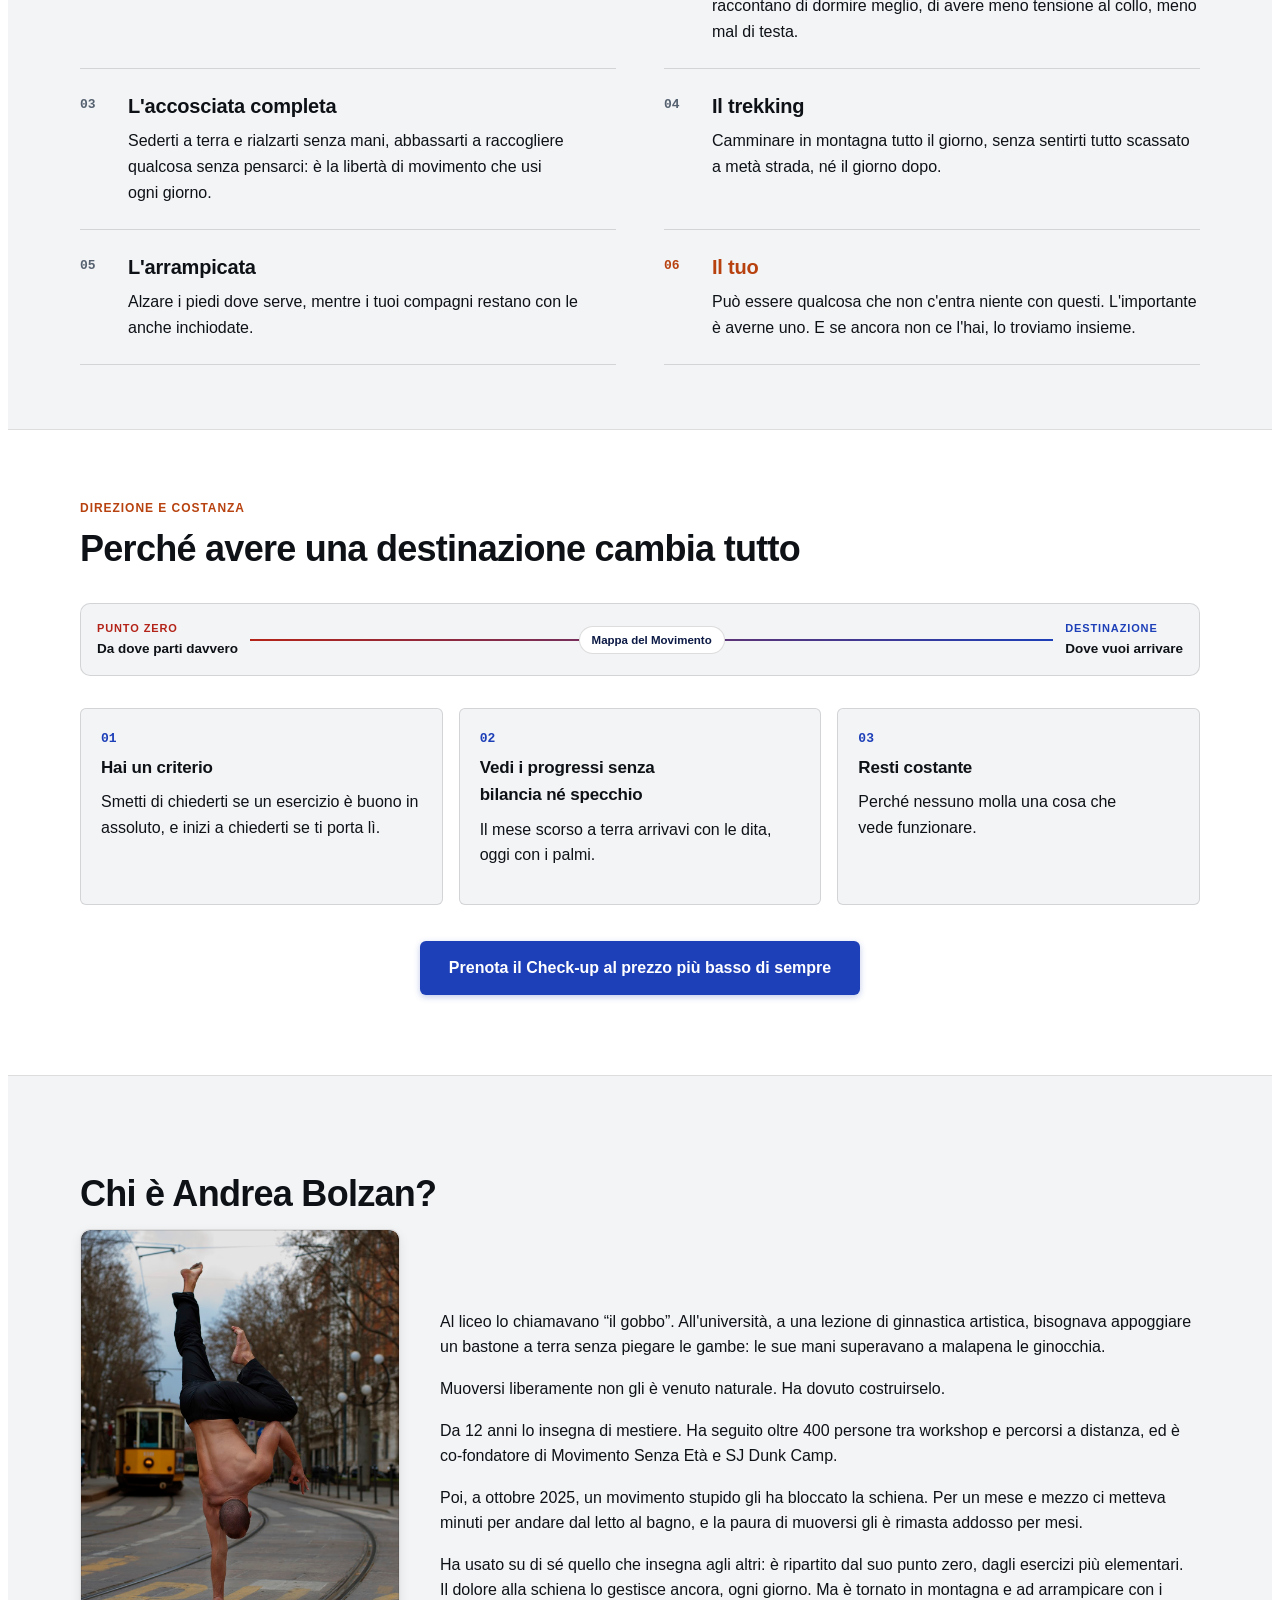
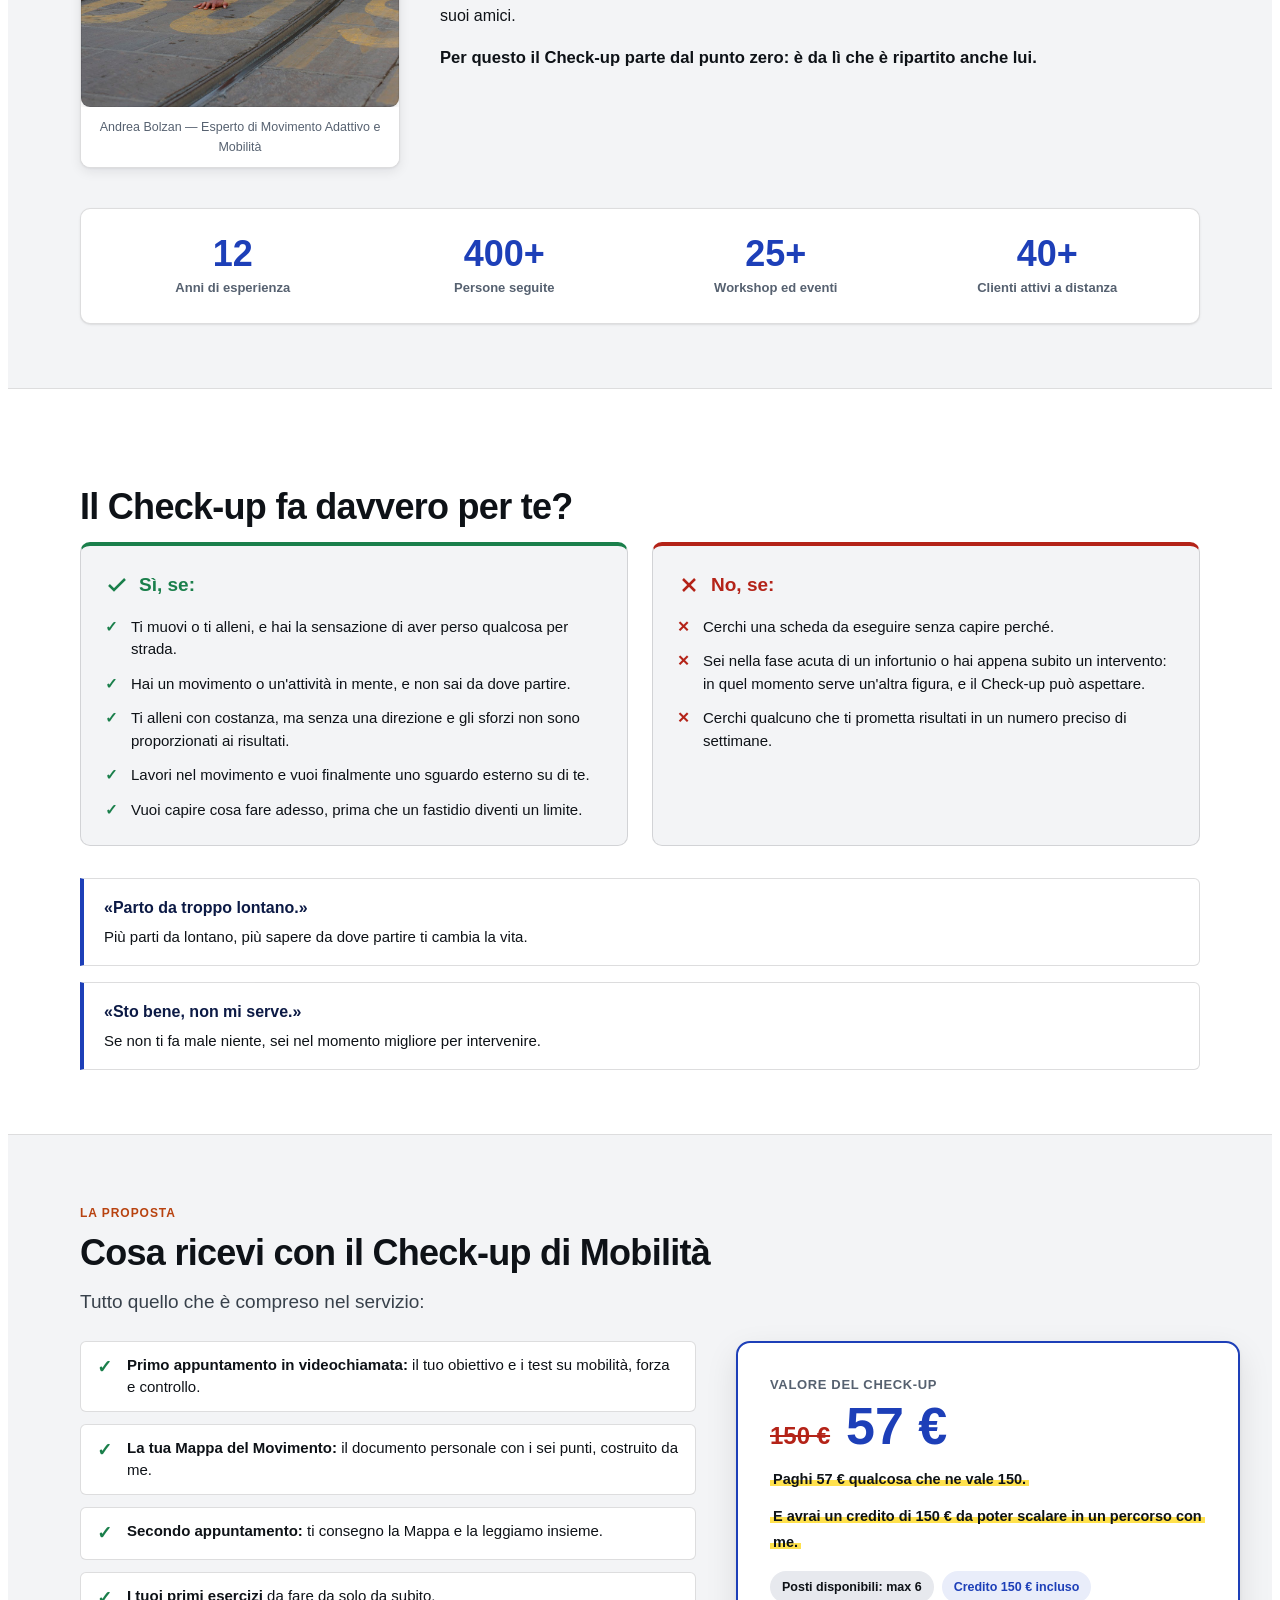
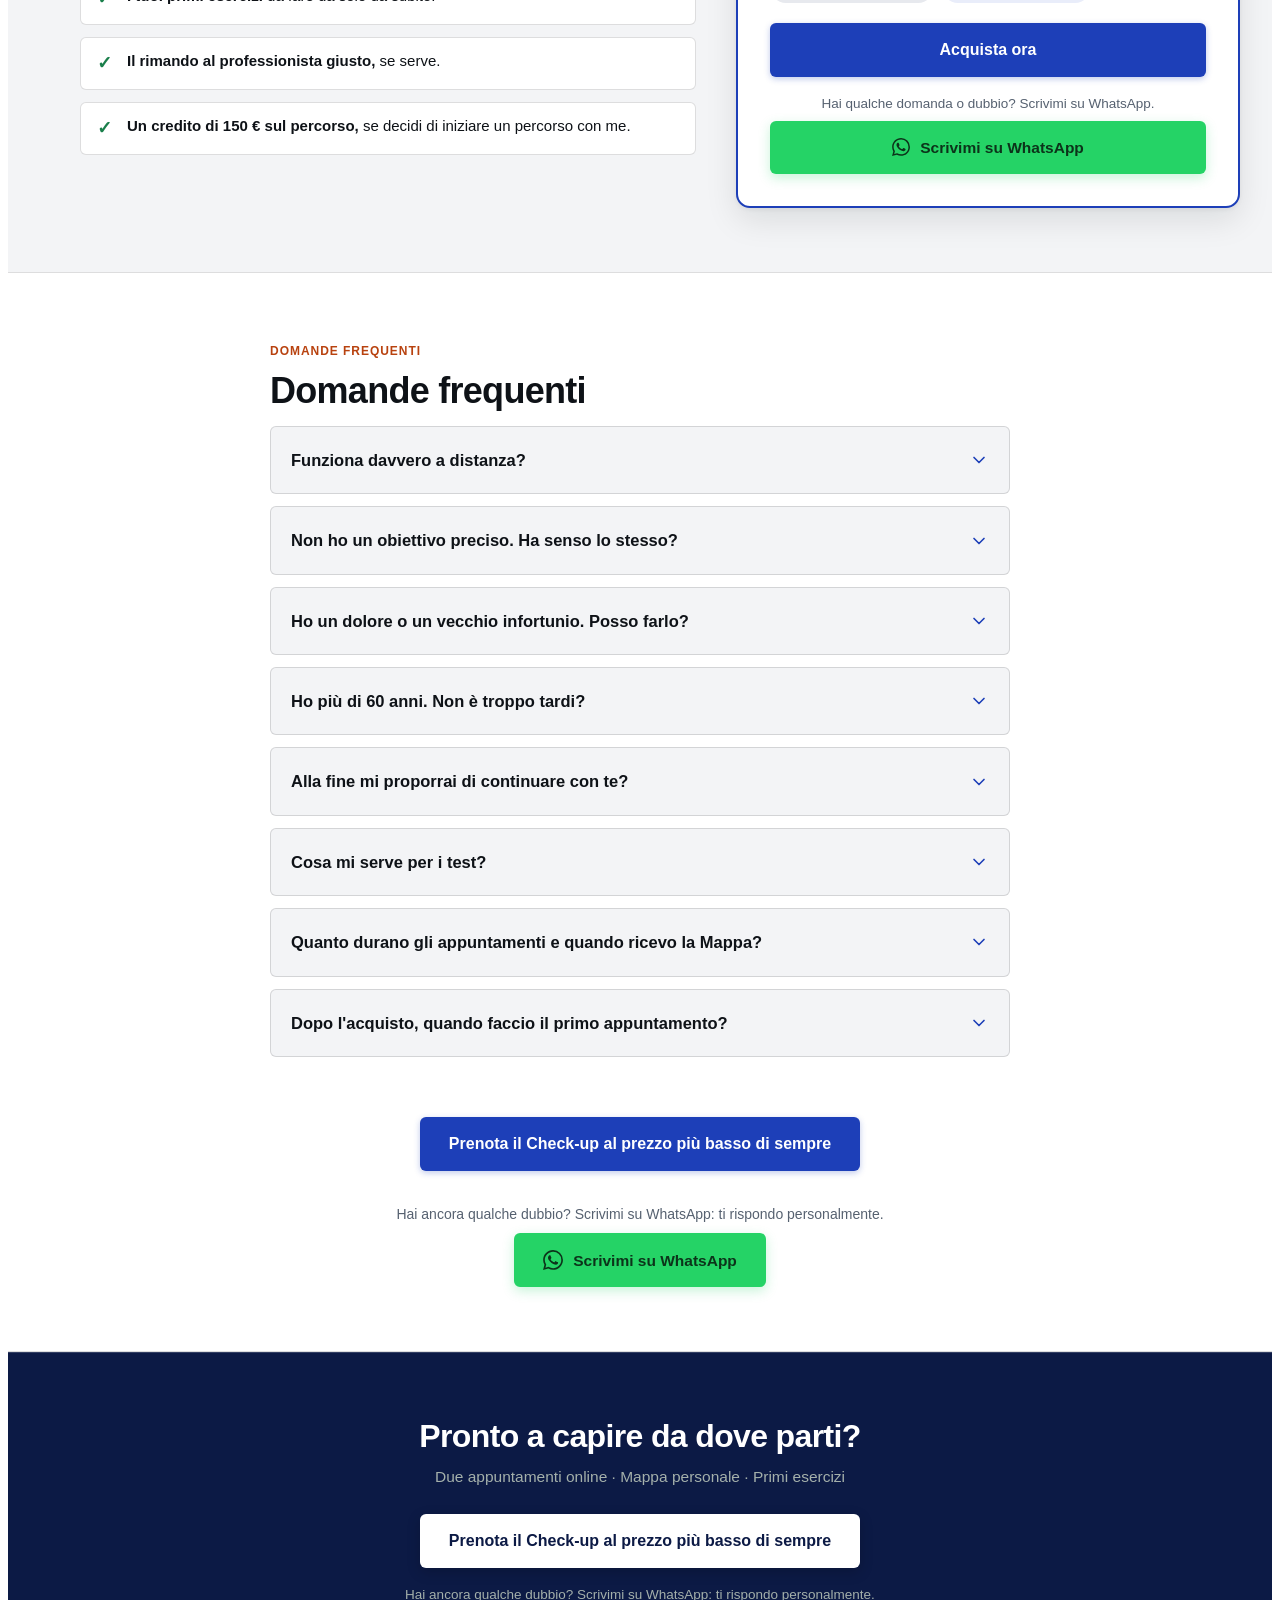
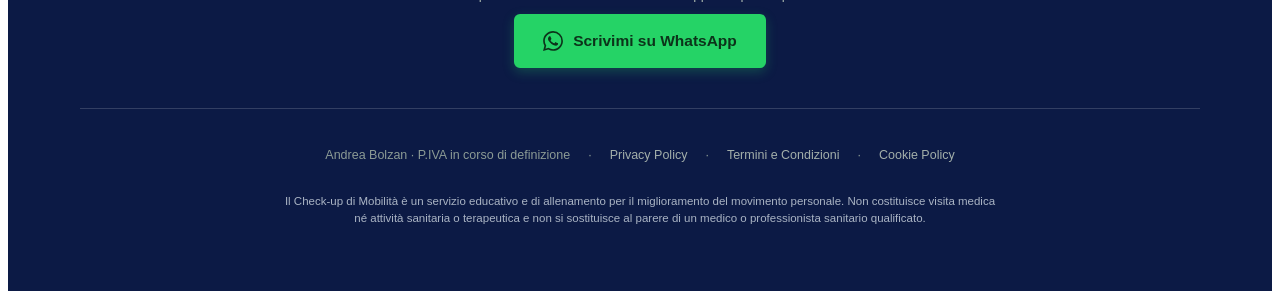
==== commit a84bb3c5: "copy(bio): didascalia foto 'Esperto di Movimento Adattivo e Mobilità'" ====
--- a/index.html
+++ b/index.html
@@ -852,7 +852,7 @@
             <div class="ab-bio-photo-card">
               <img src="assets/andrea/IMG_7649.jpg" alt="Andrea Bolzan, insegnante di movimento e mobilità, in verticale a una mano a Milano" class="ab-bio-img" loading="lazy" width="1065" height="1600">
               <div class="ab-bio-photo-caption">
-                Andrea Bolzan — Insegnante di Movimento e Mobilità
+                Andrea Bolzan — Esperto di Movimento Adattivo e Mobilità
               </div>
             </div>
           </div>
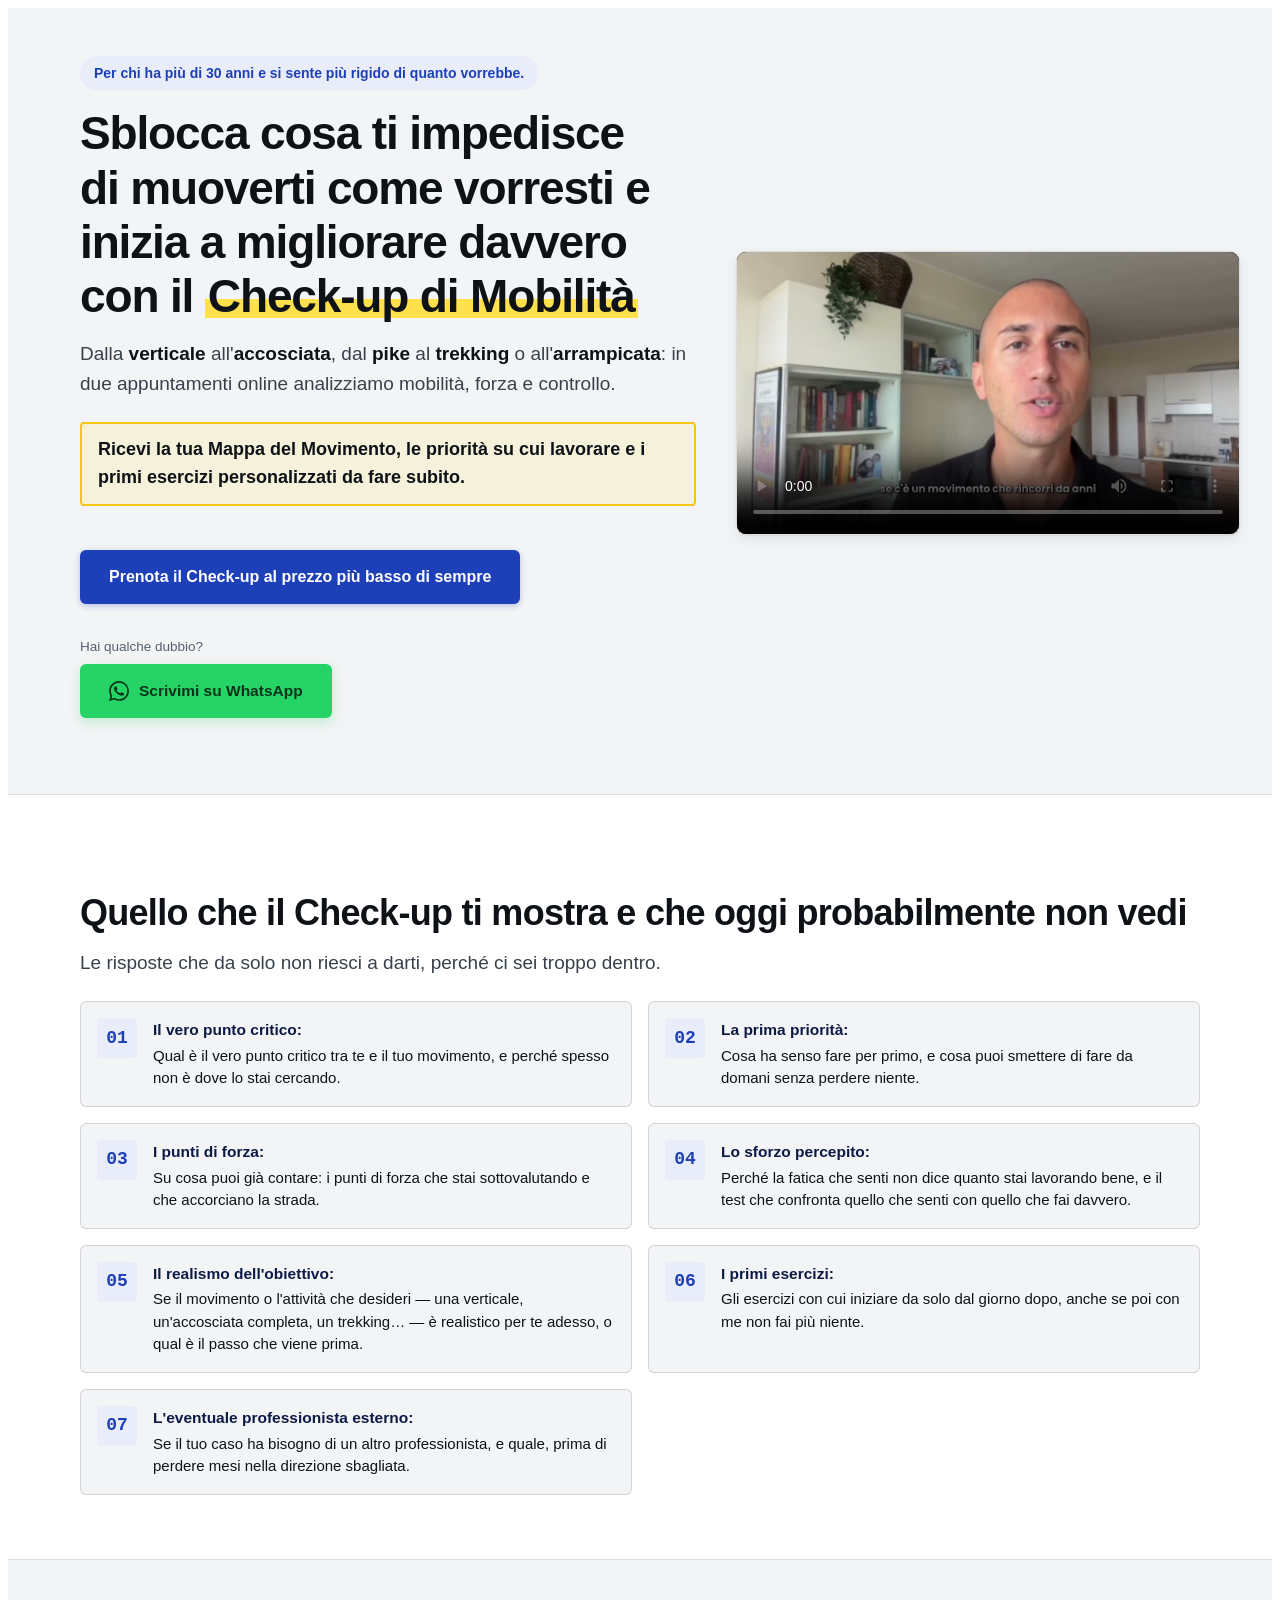
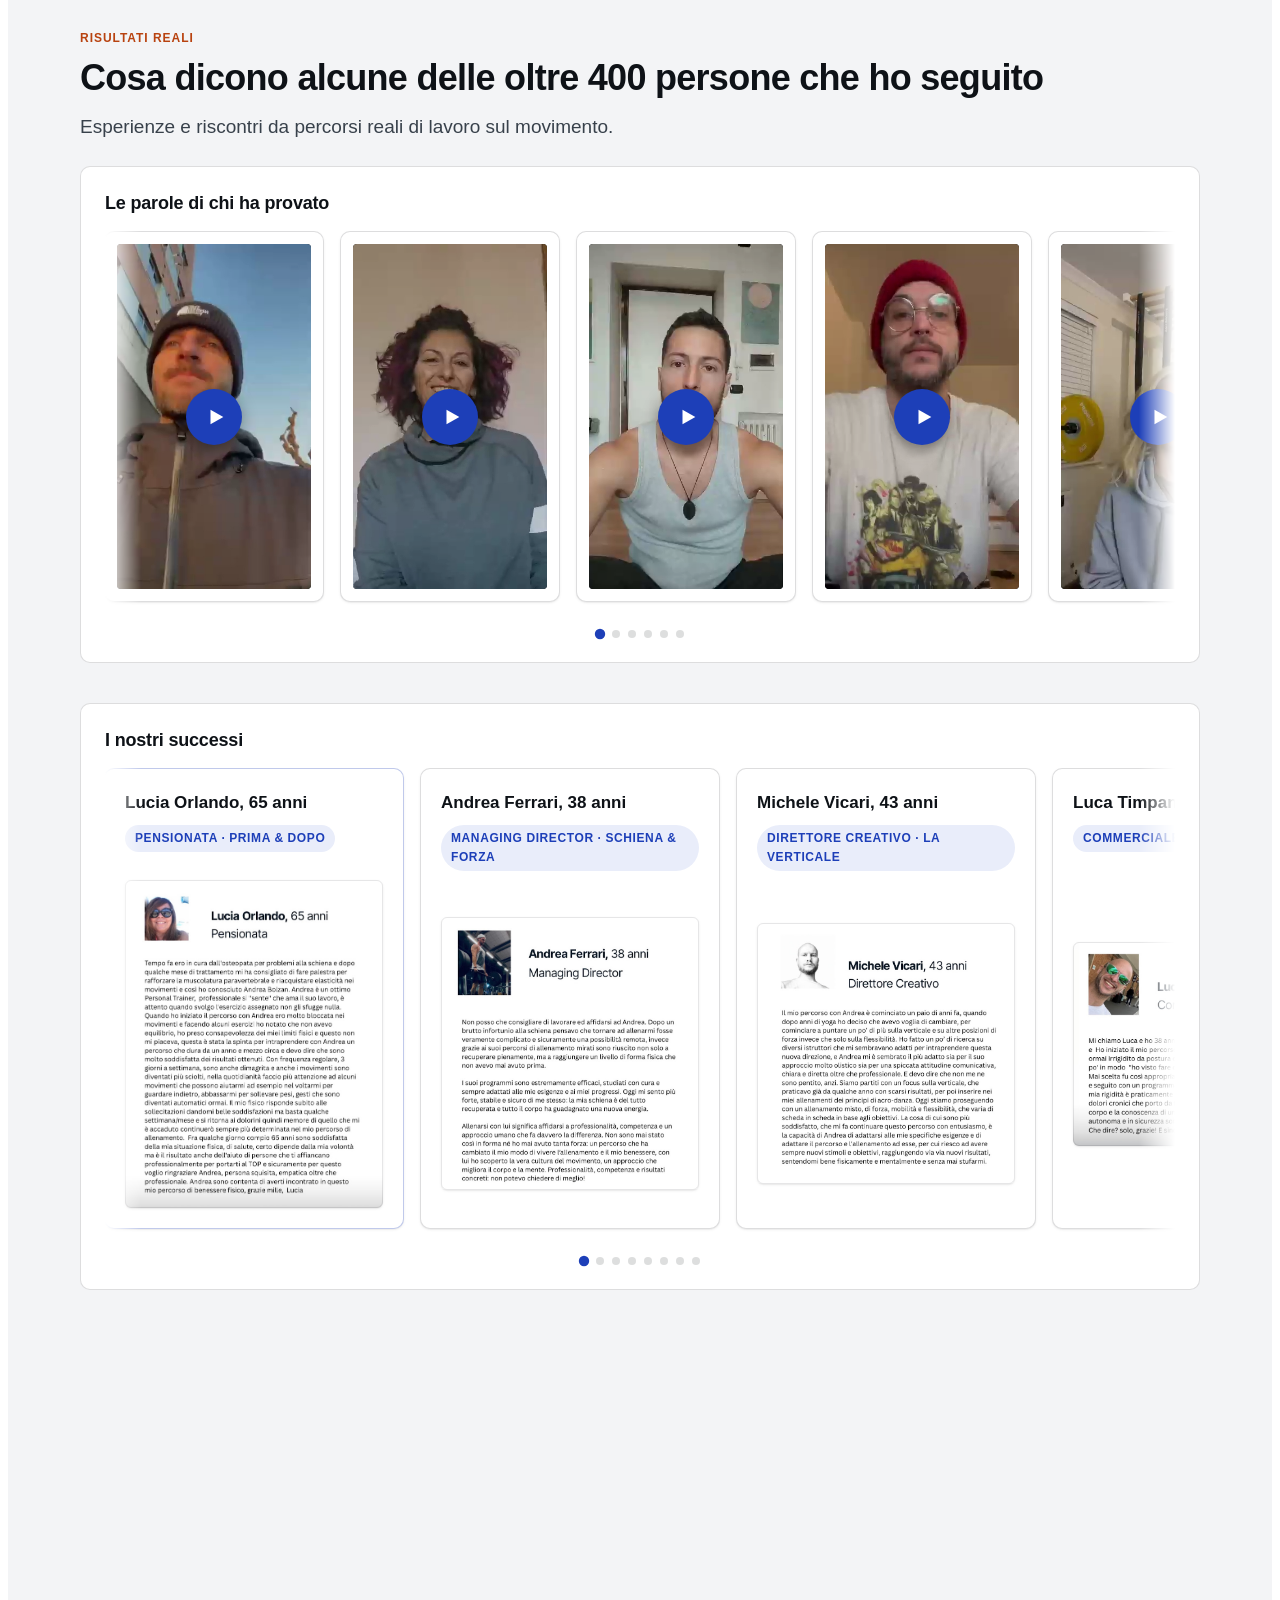
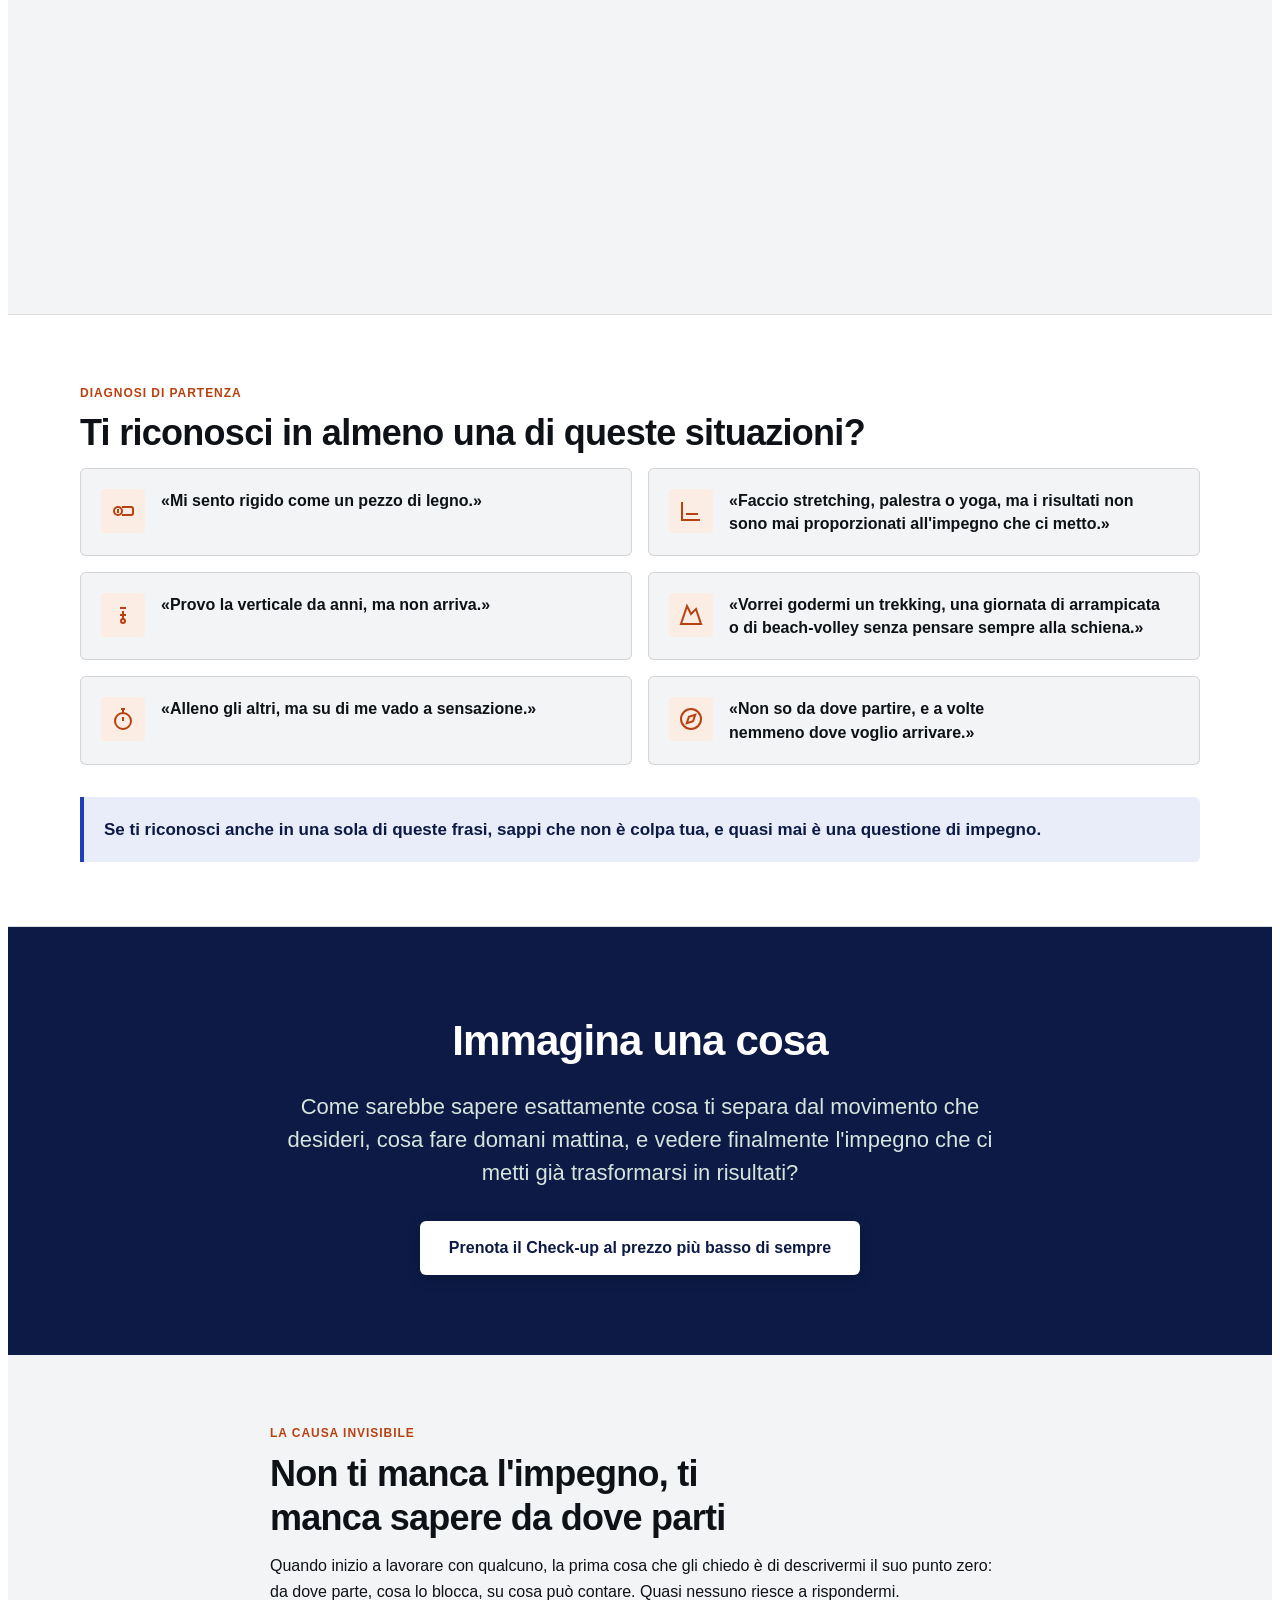
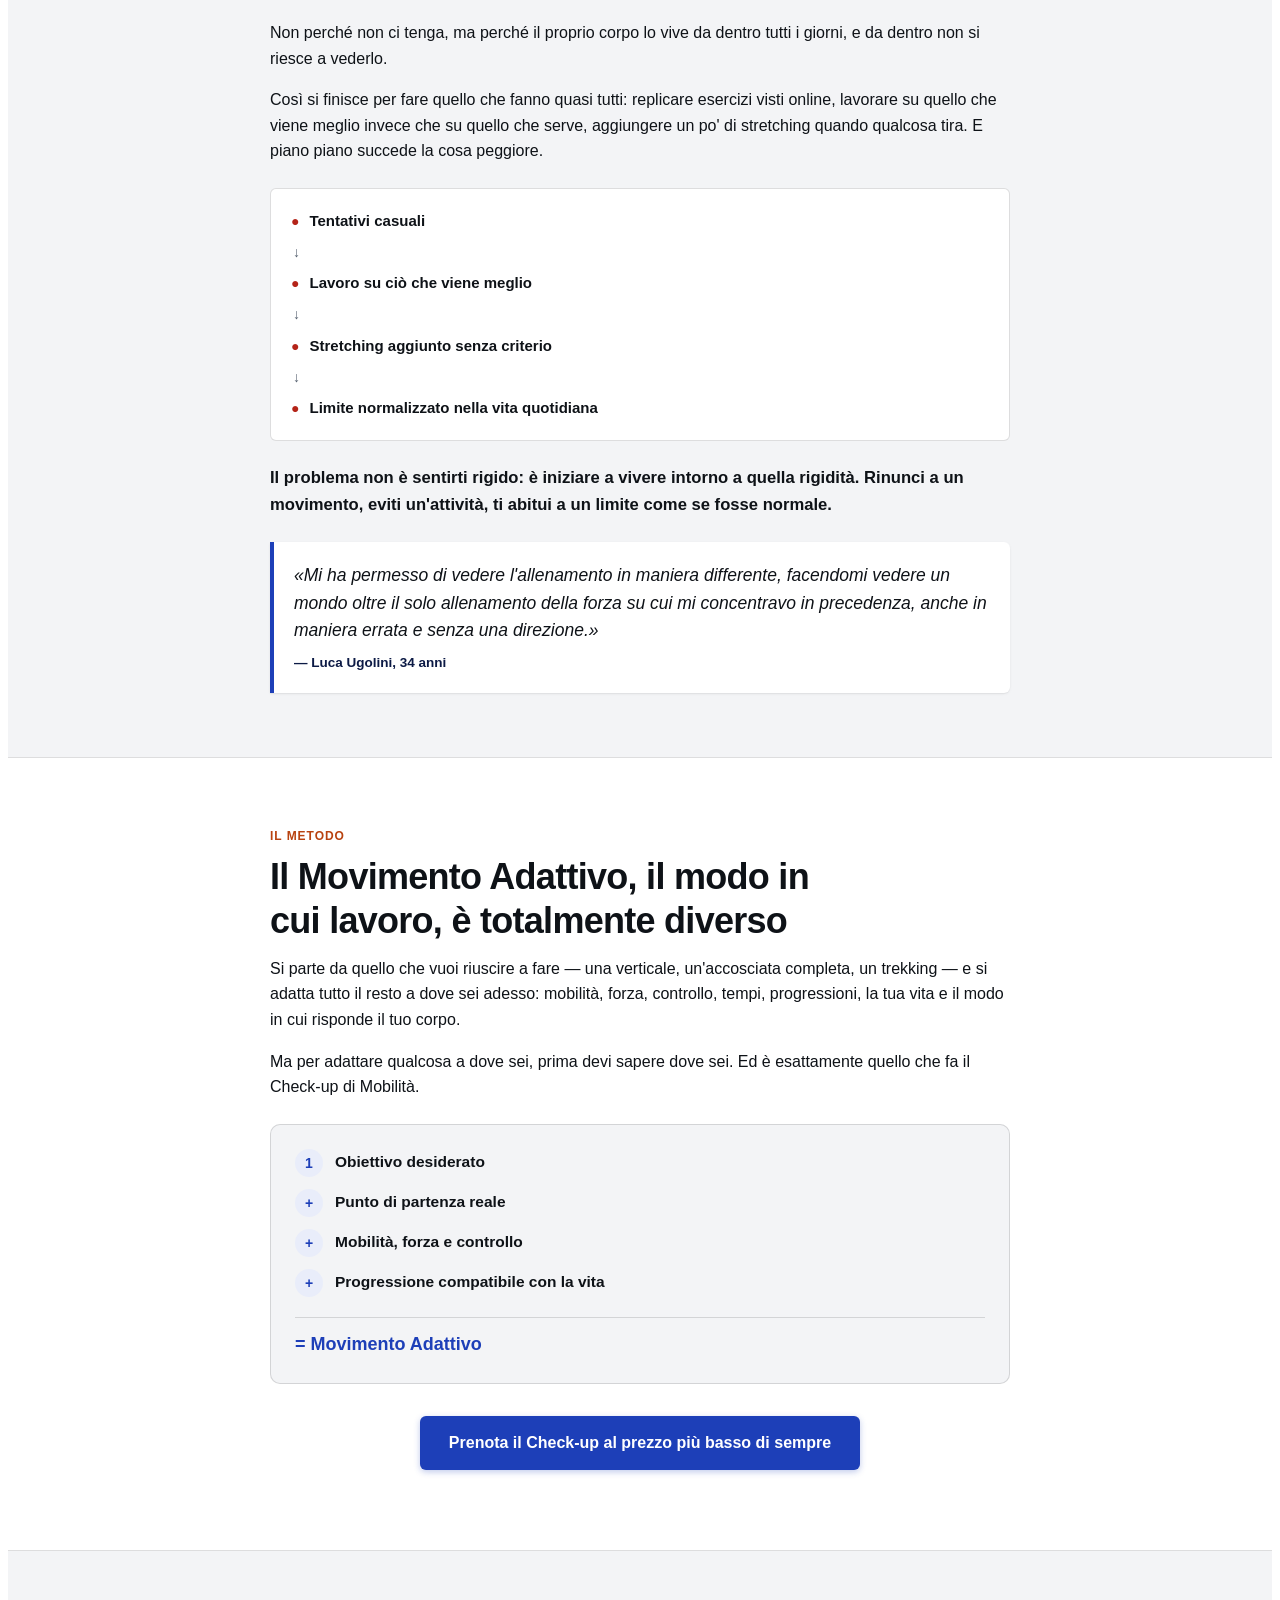
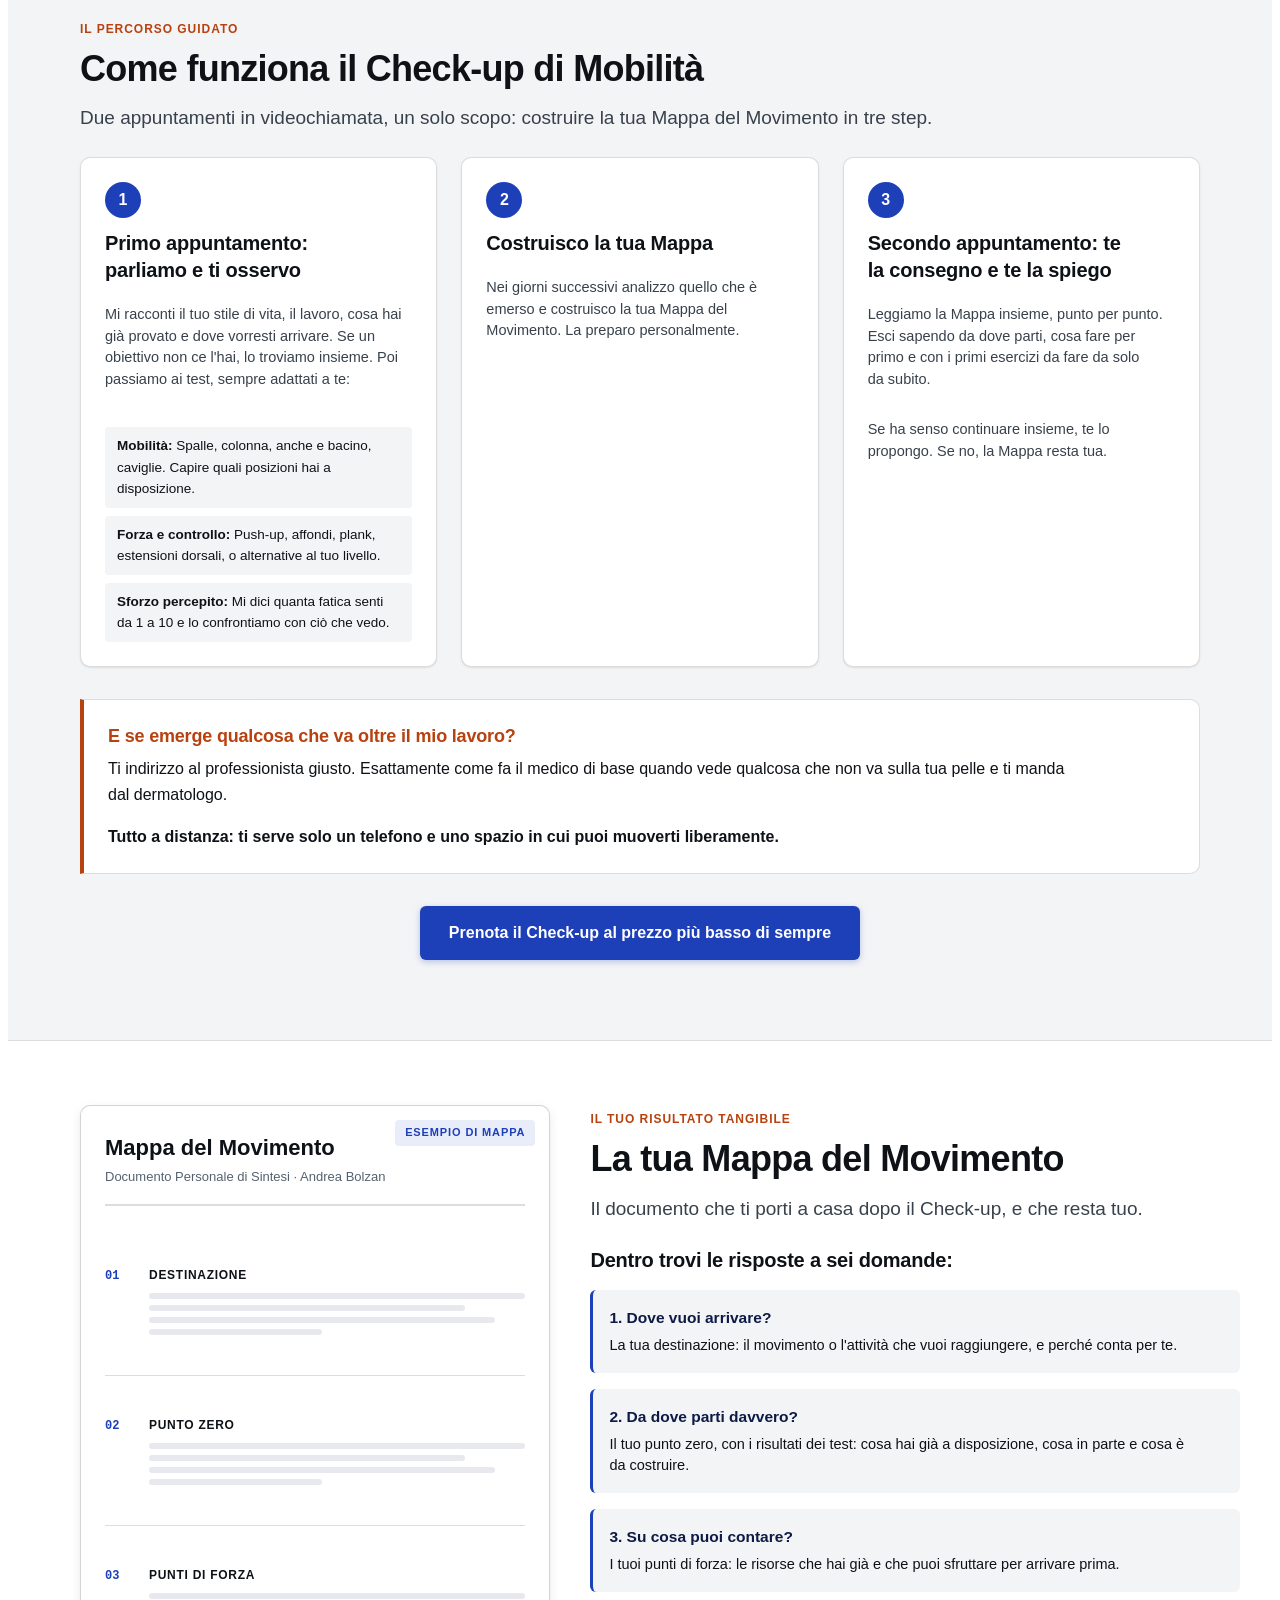
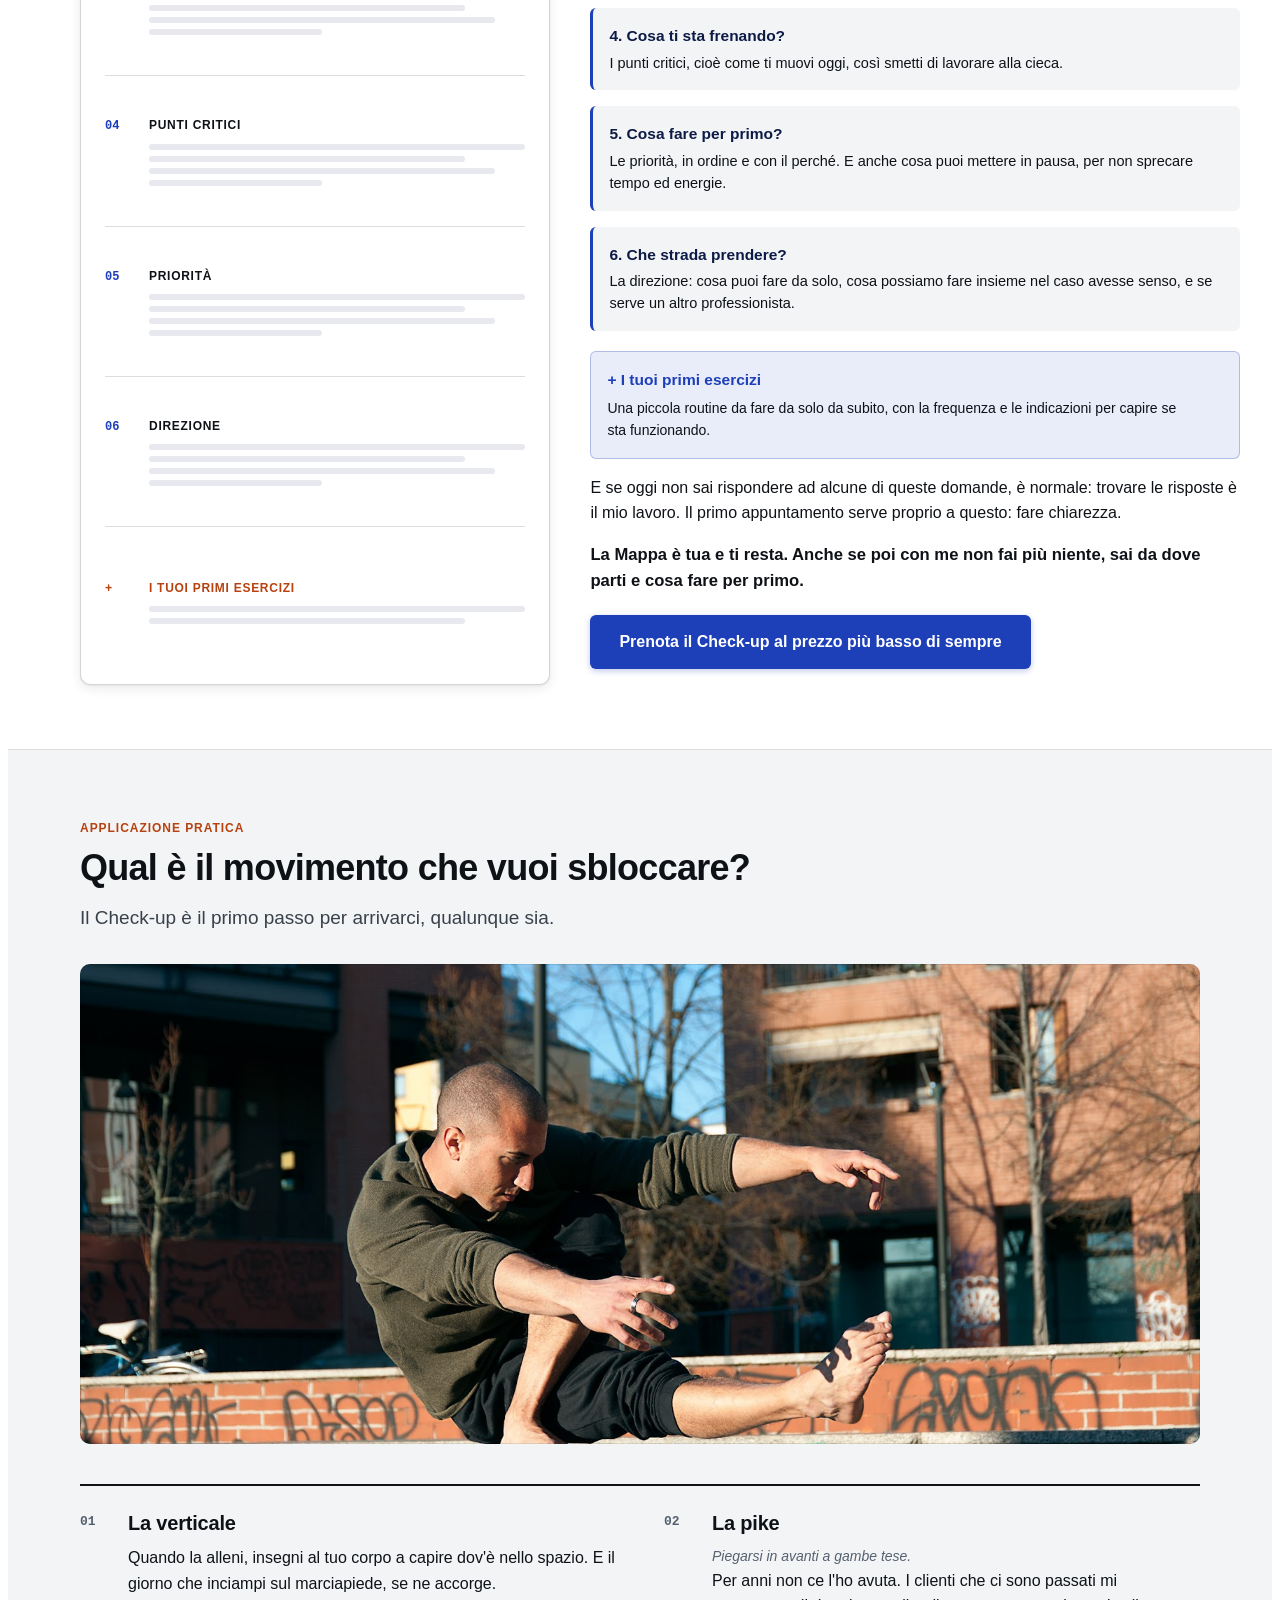
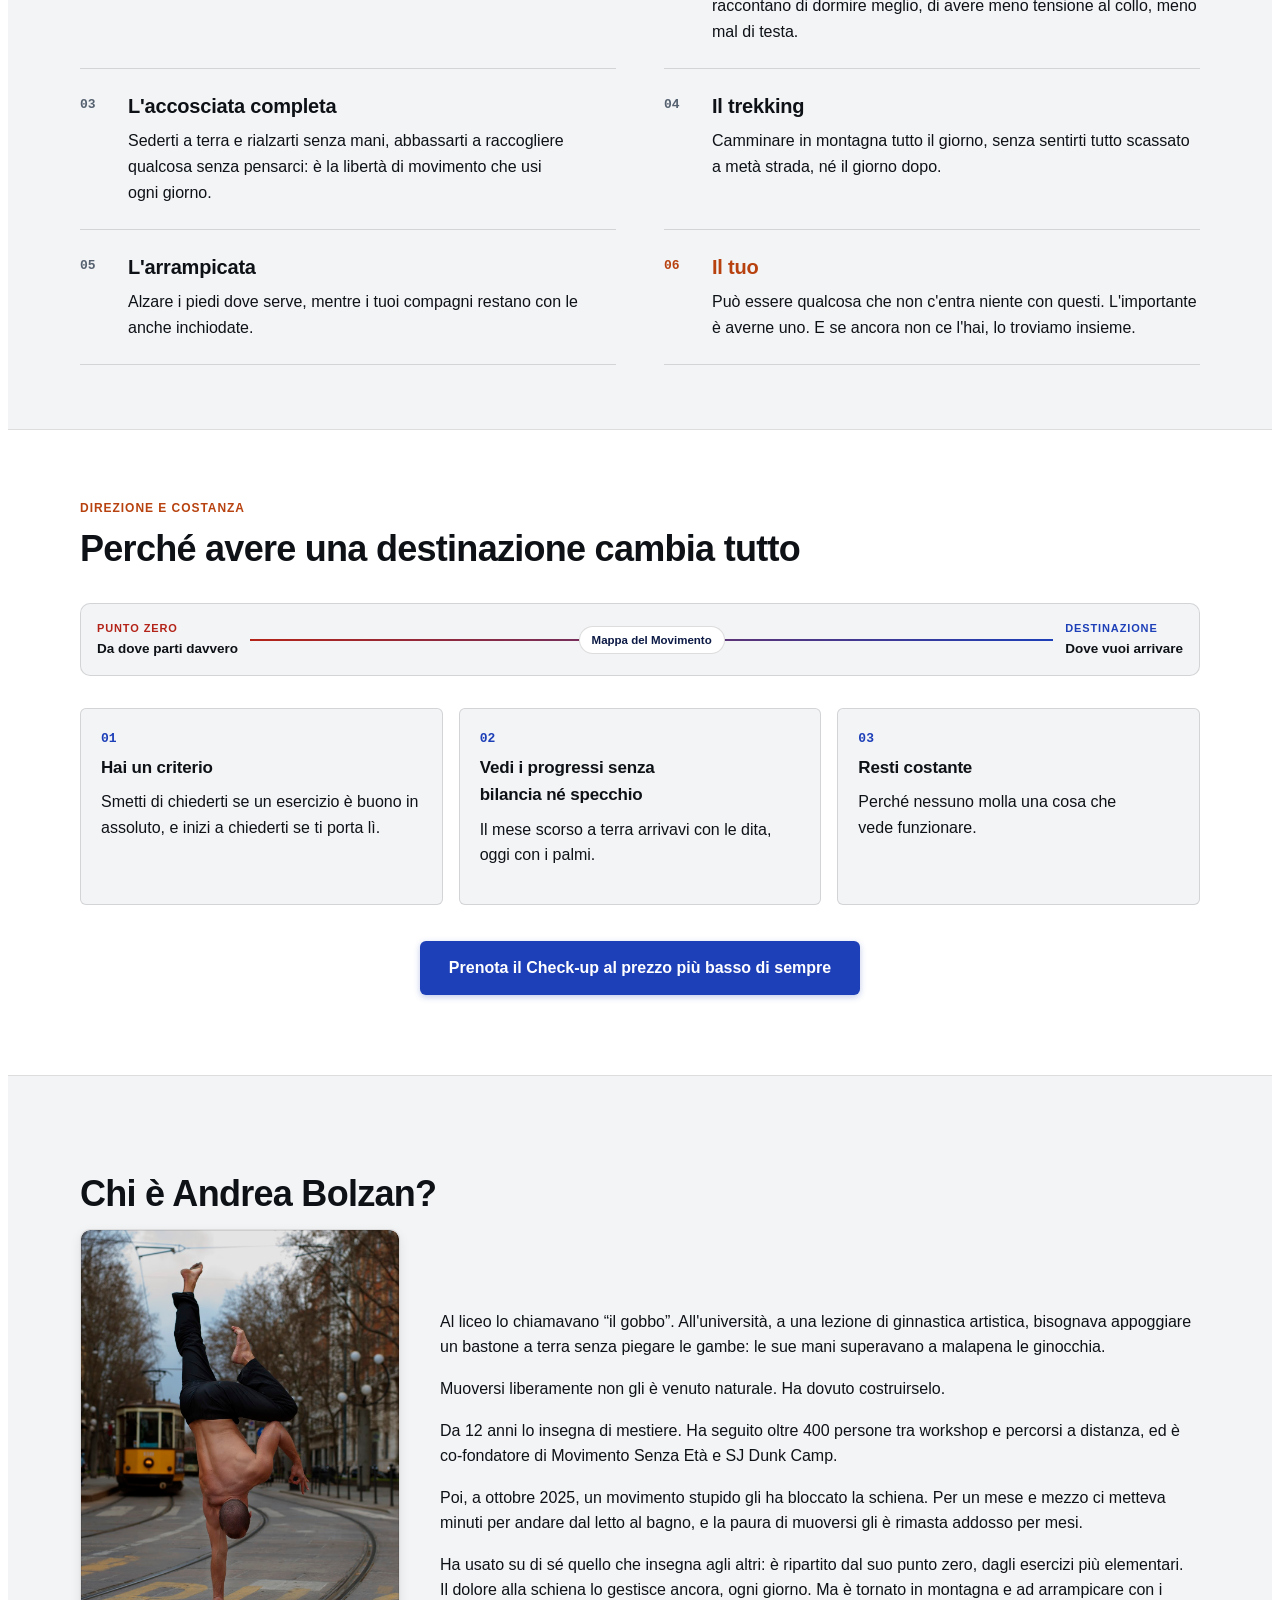
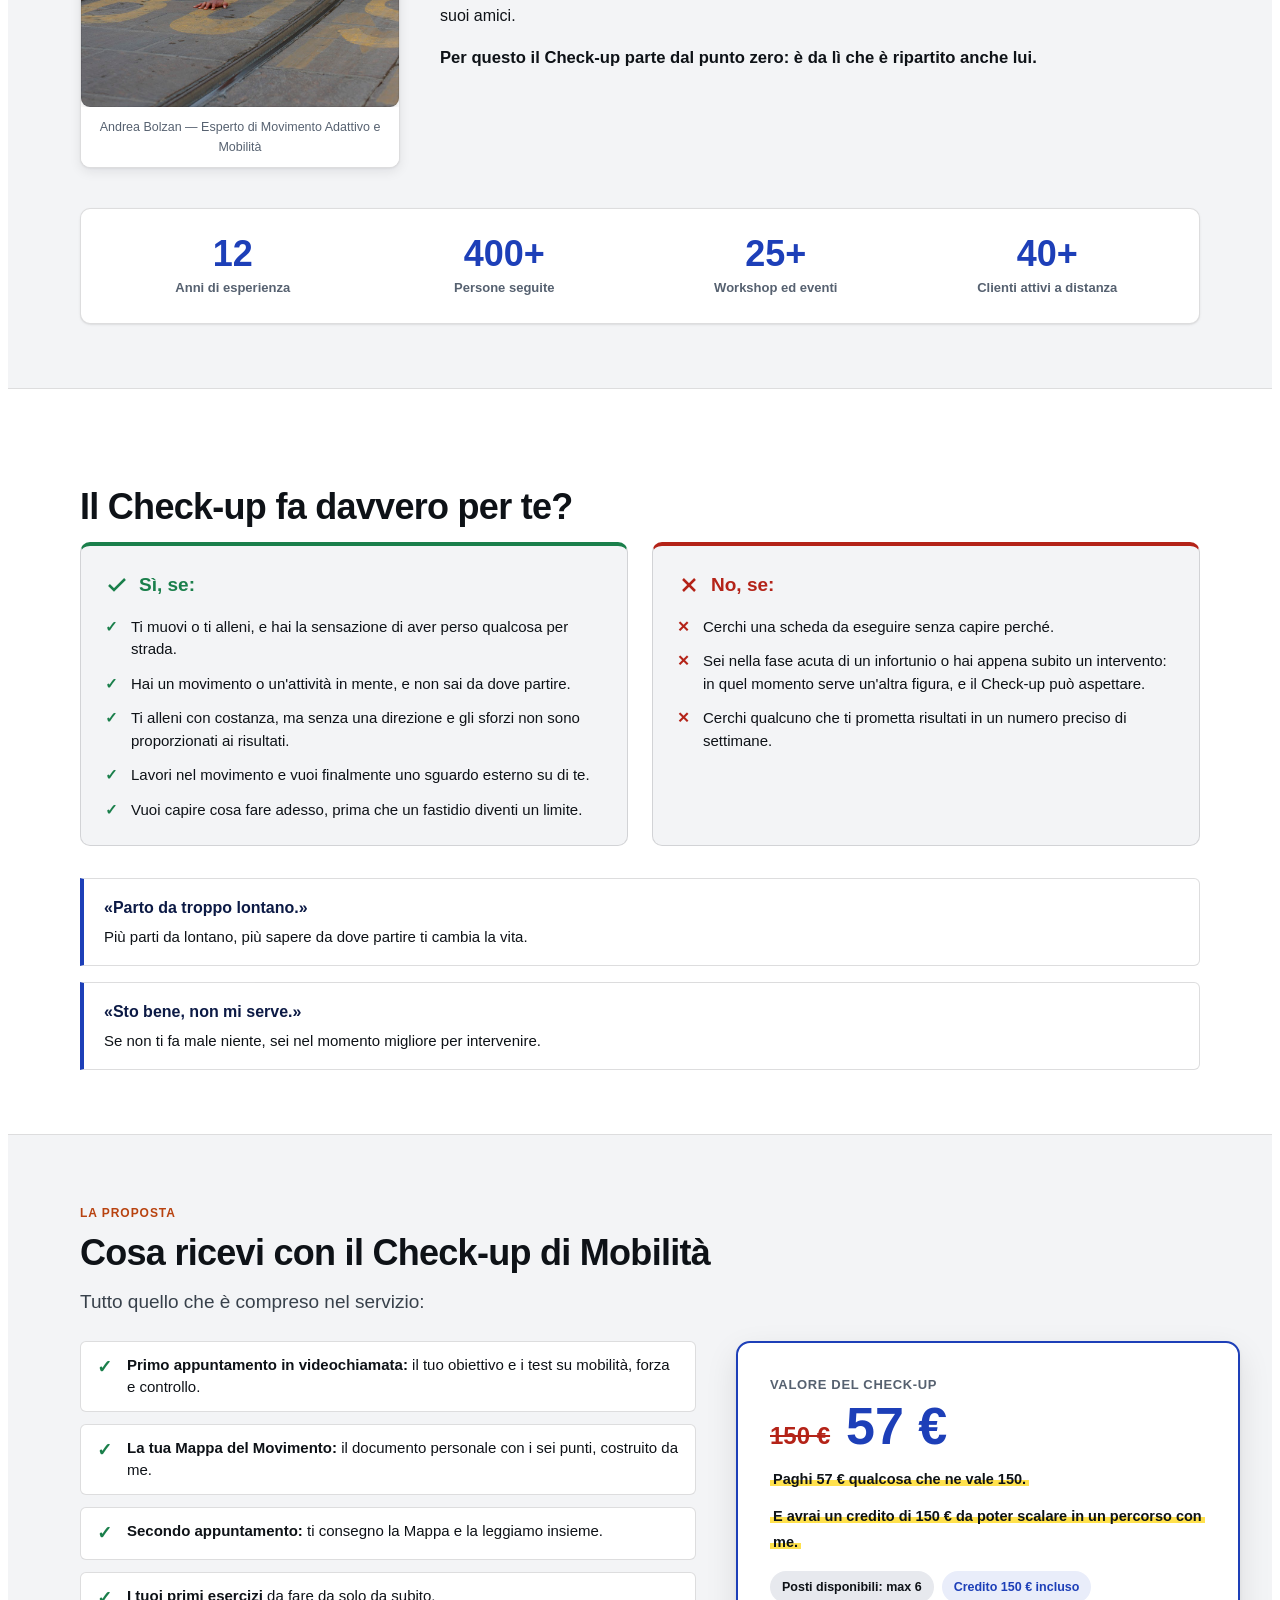
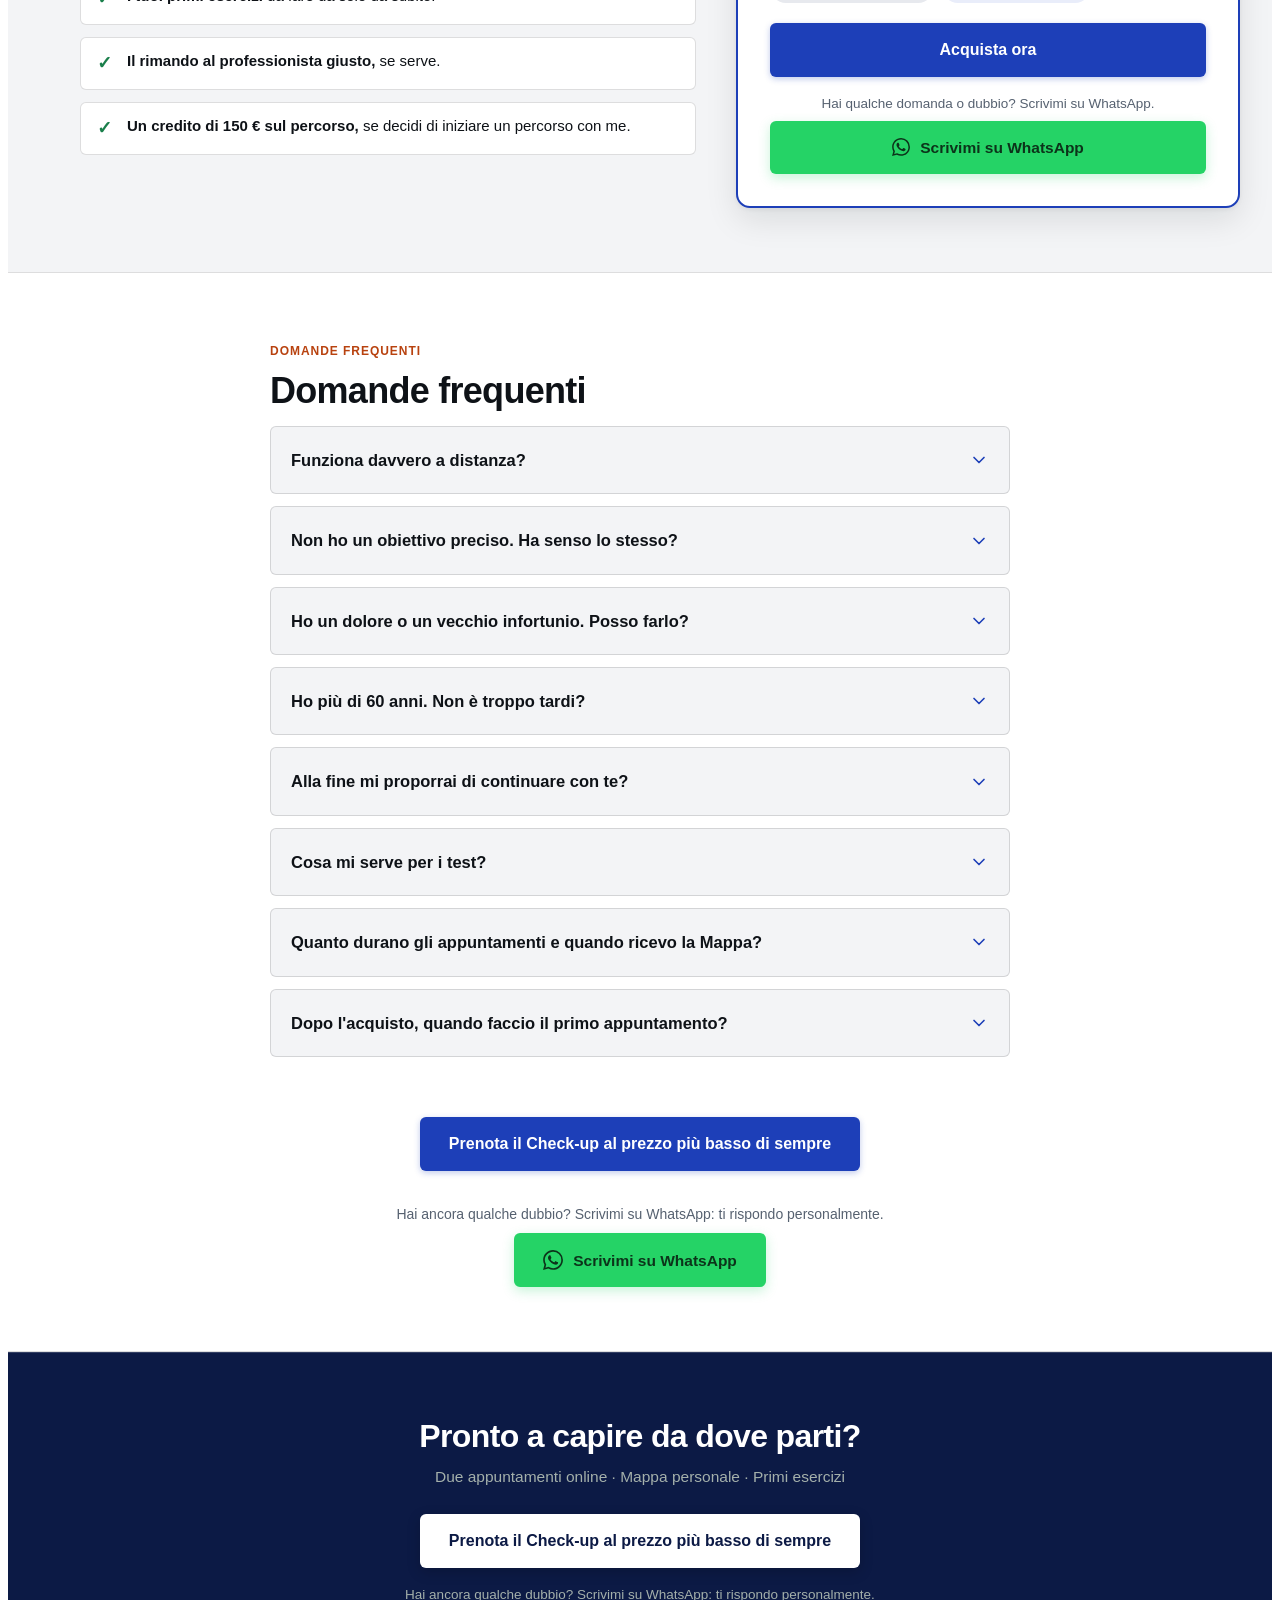
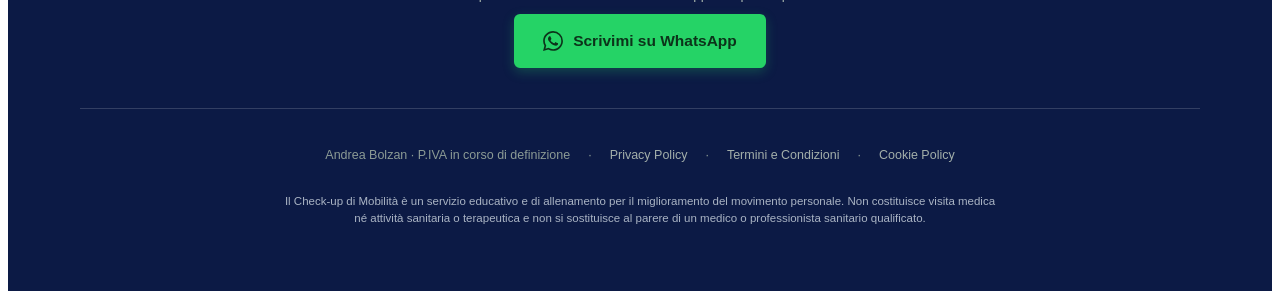
==== commit fca1d35e: "copy(bio): testo alternativo foto 'esperto di movimento adattivo e mobilità'" ====
--- a/index.html
+++ b/index.html
@@ -850,7 +850,7 @@
           
           <div class="ab-bio-image-col">
             <div class="ab-bio-photo-card">
-              <img src="assets/andrea/IMG_7649.jpg" alt="Andrea Bolzan, insegnante di movimento e mobilità, in verticale a una mano a Milano" class="ab-bio-img" loading="lazy" width="1065" height="1600">
+              <img src="assets/andrea/IMG_7649.jpg" alt="Andrea Bolzan, esperto di movimento adattivo e mobilità, in verticale a una mano a Milano" class="ab-bio-img" loading="lazy" width="1065" height="1600">
               <div class="ab-bio-photo-caption">
                 Andrea Bolzan — Esperto di Movimento Adattivo e Mobilità
               </div>
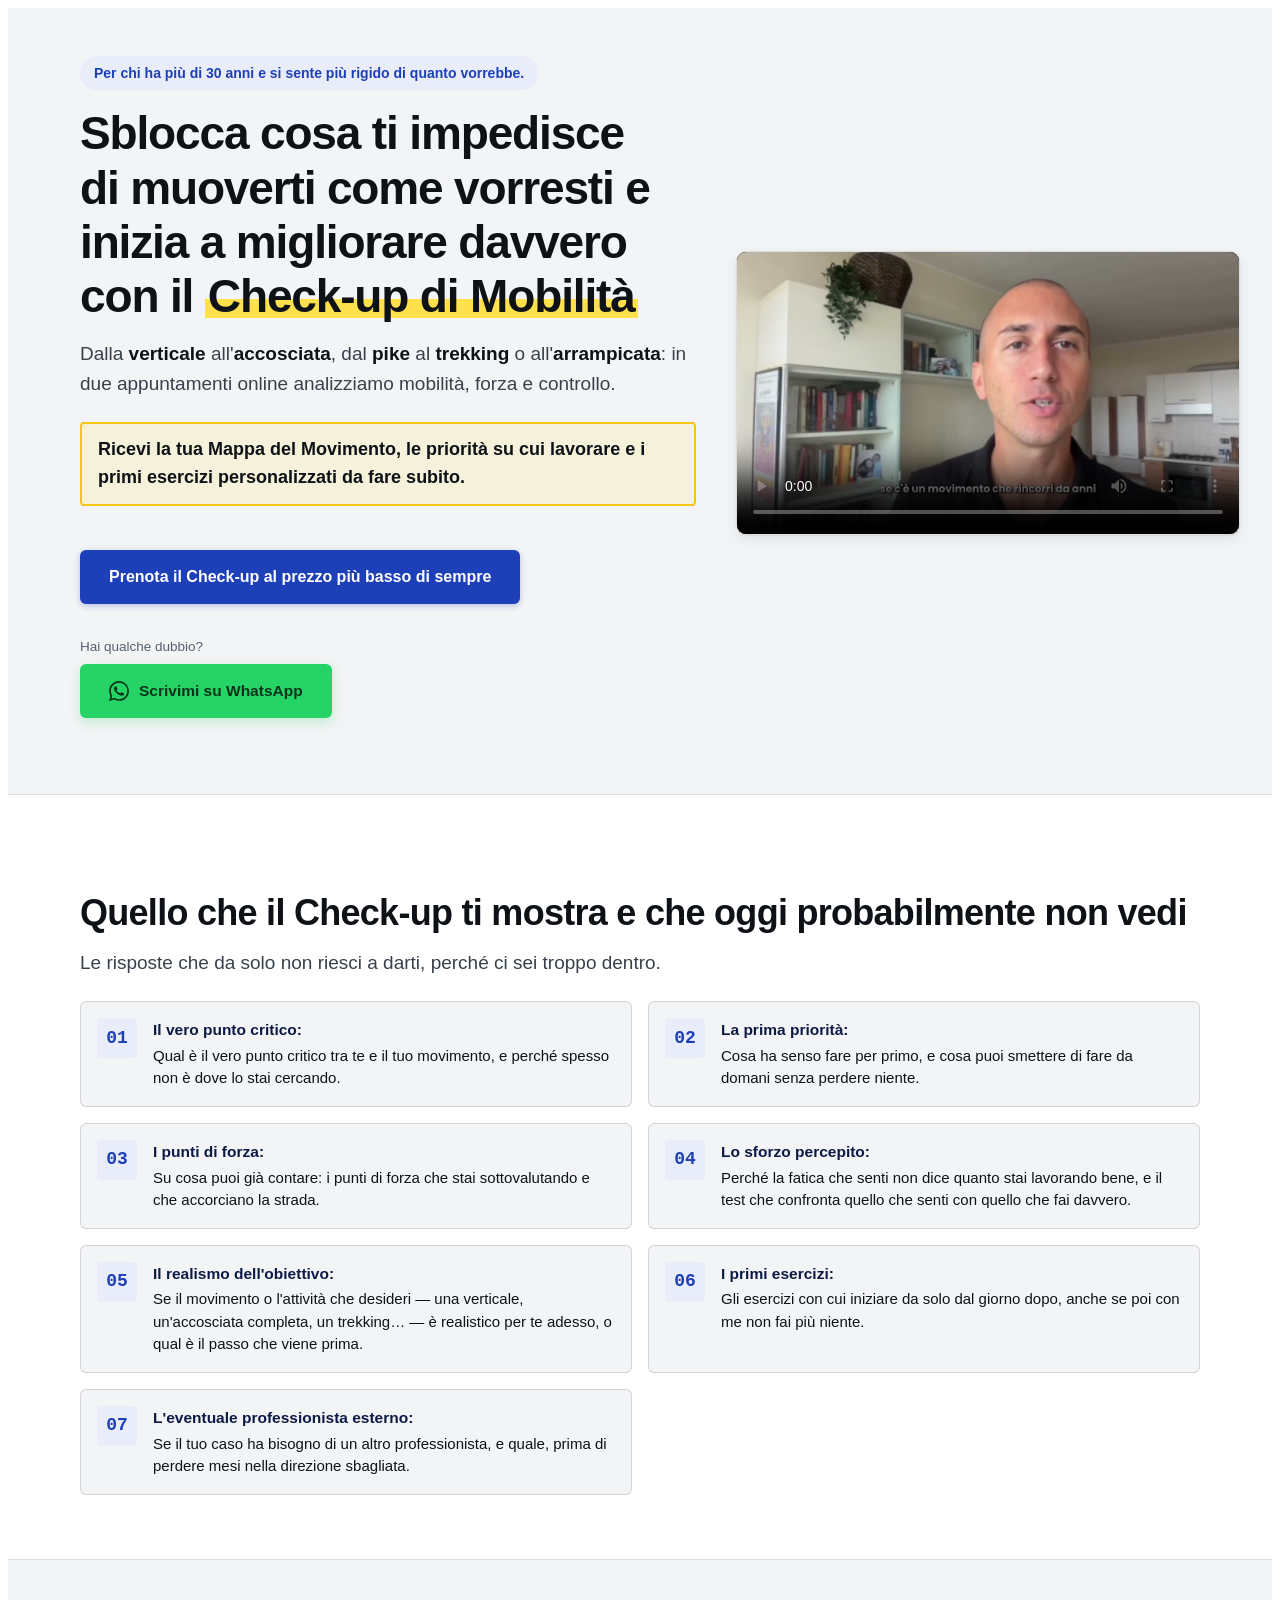
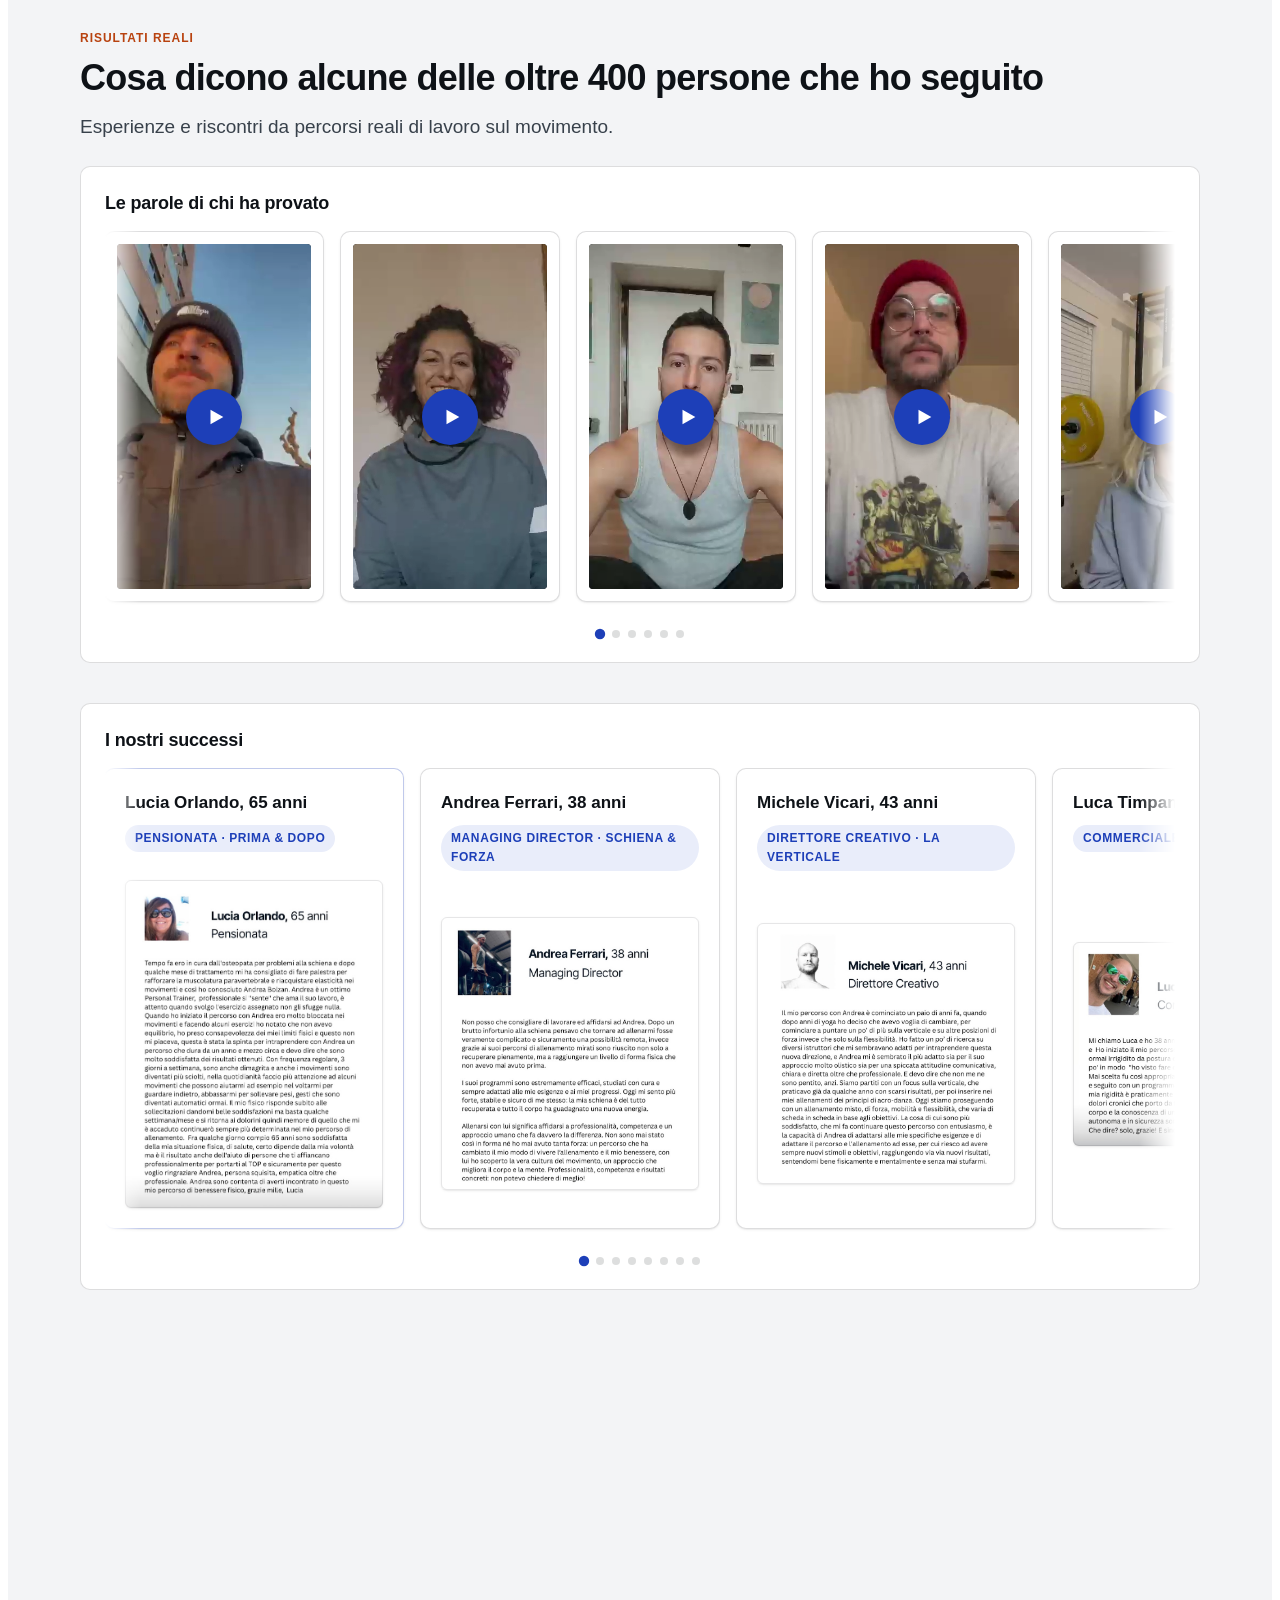
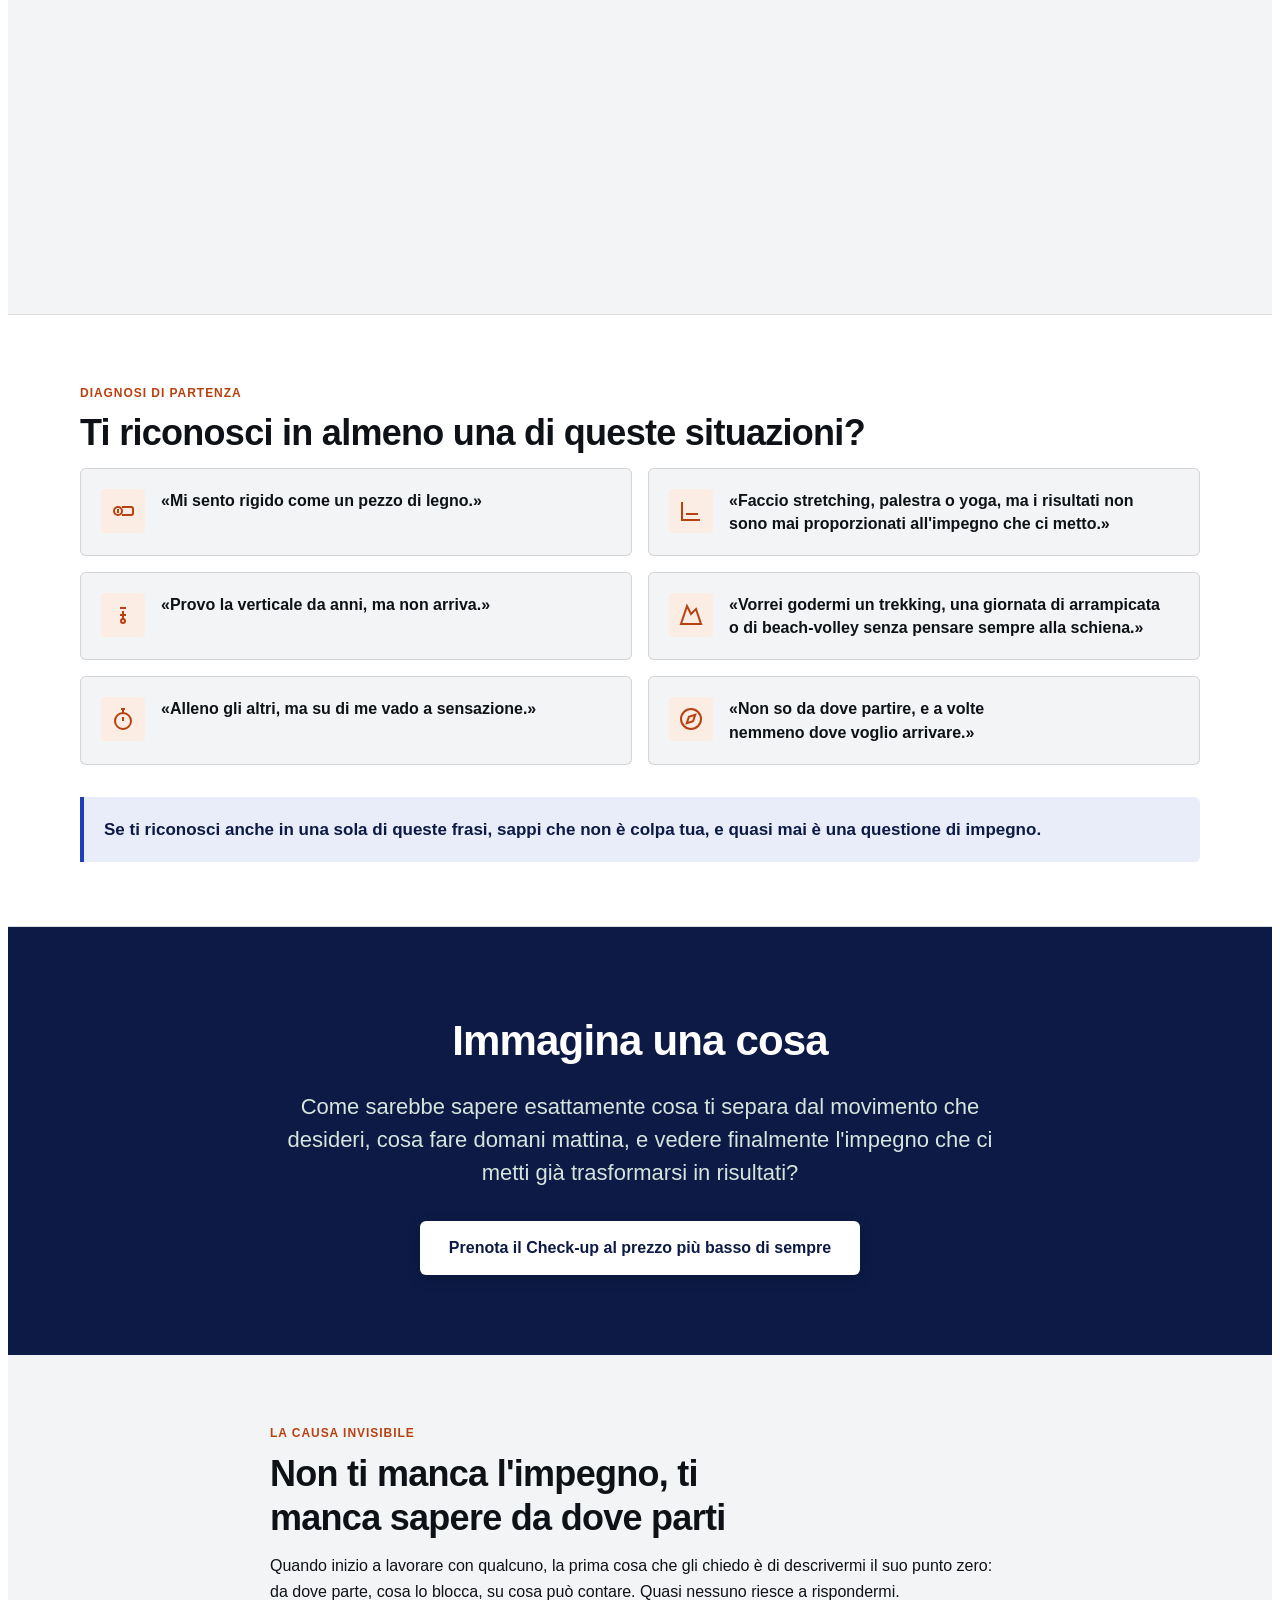
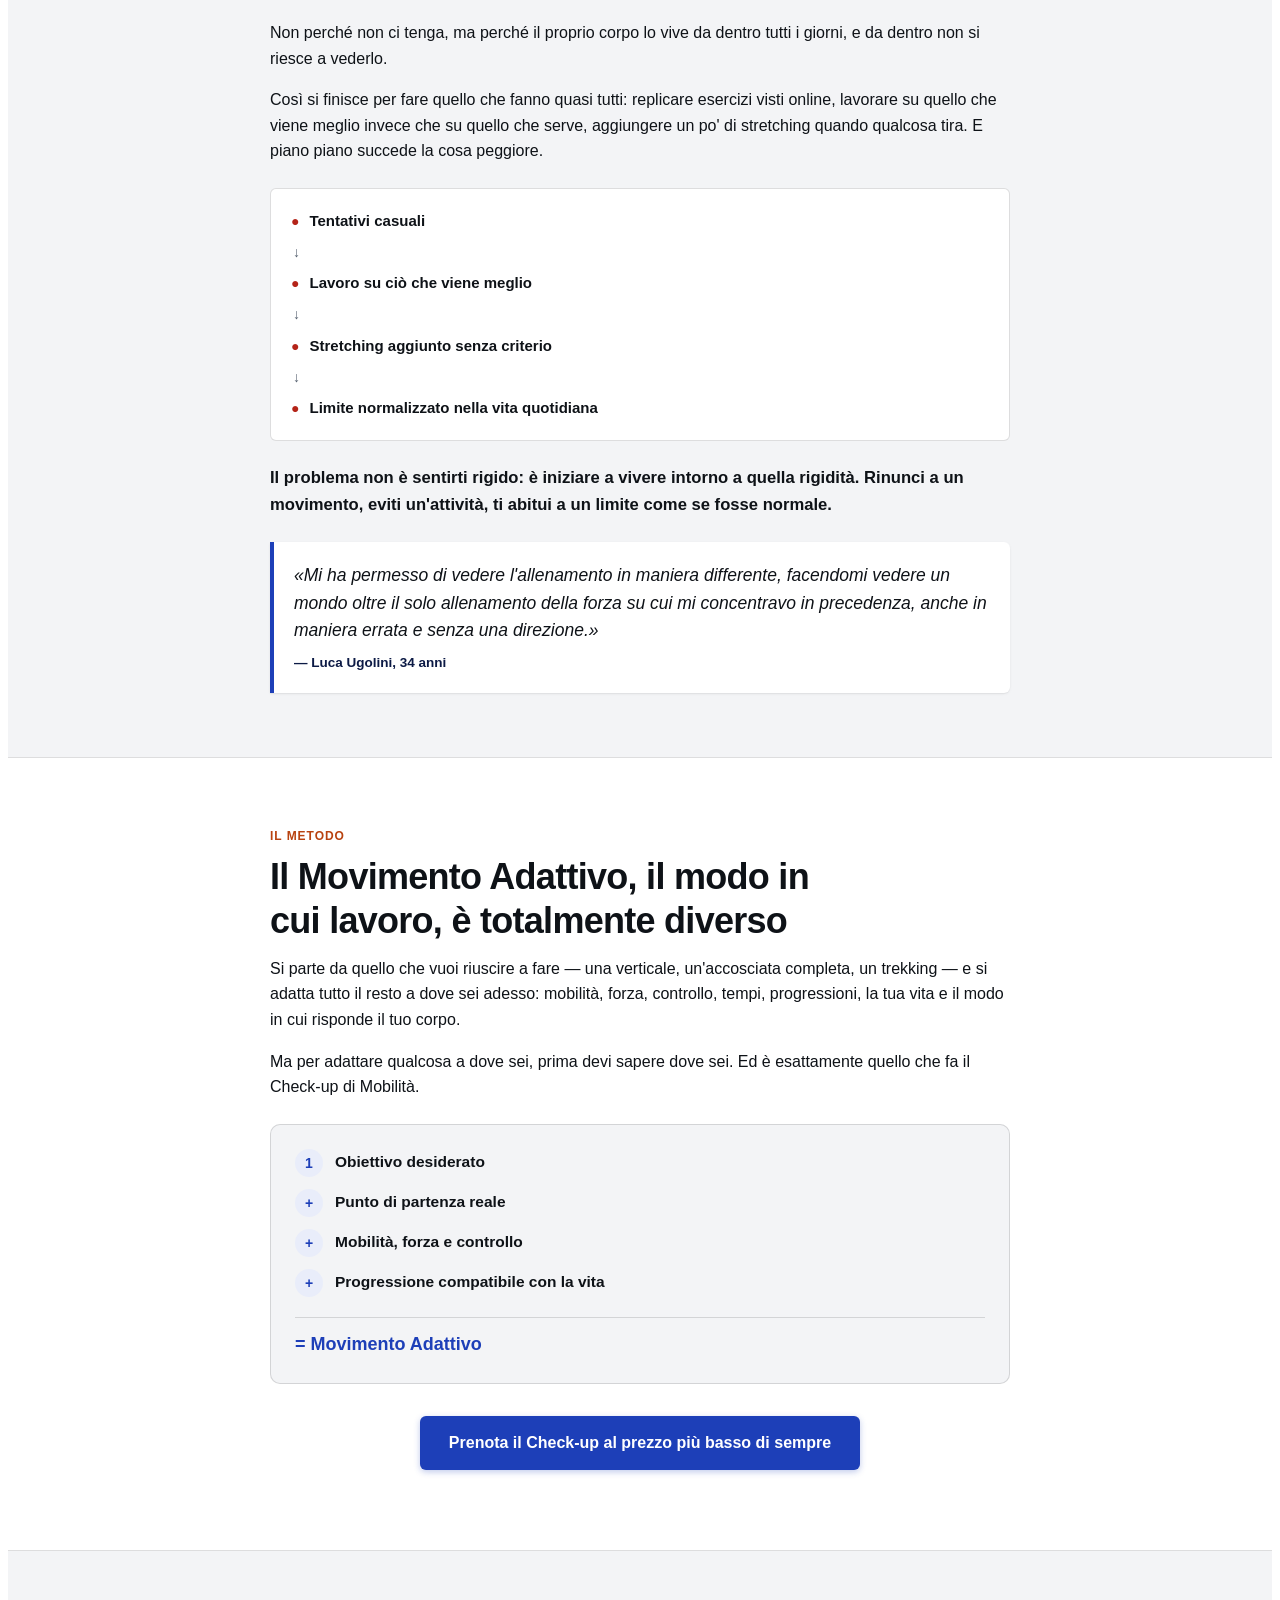
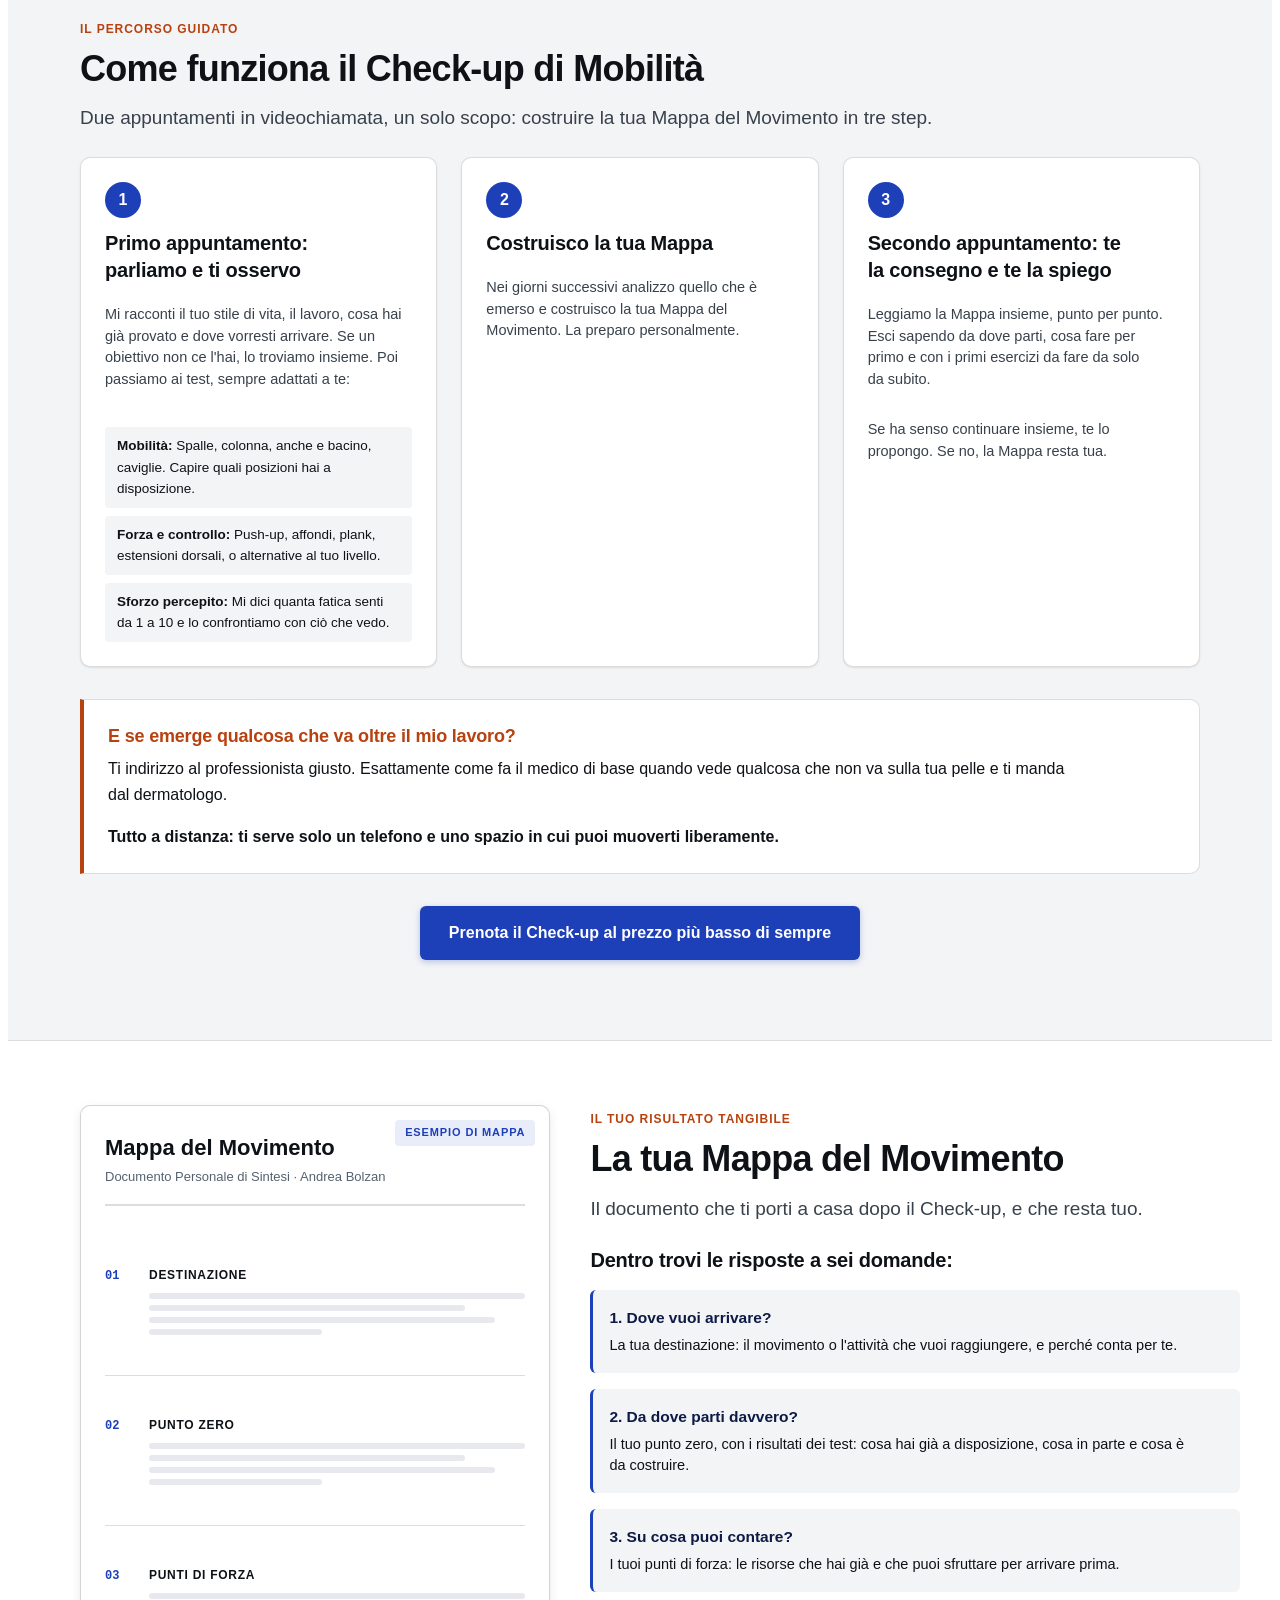
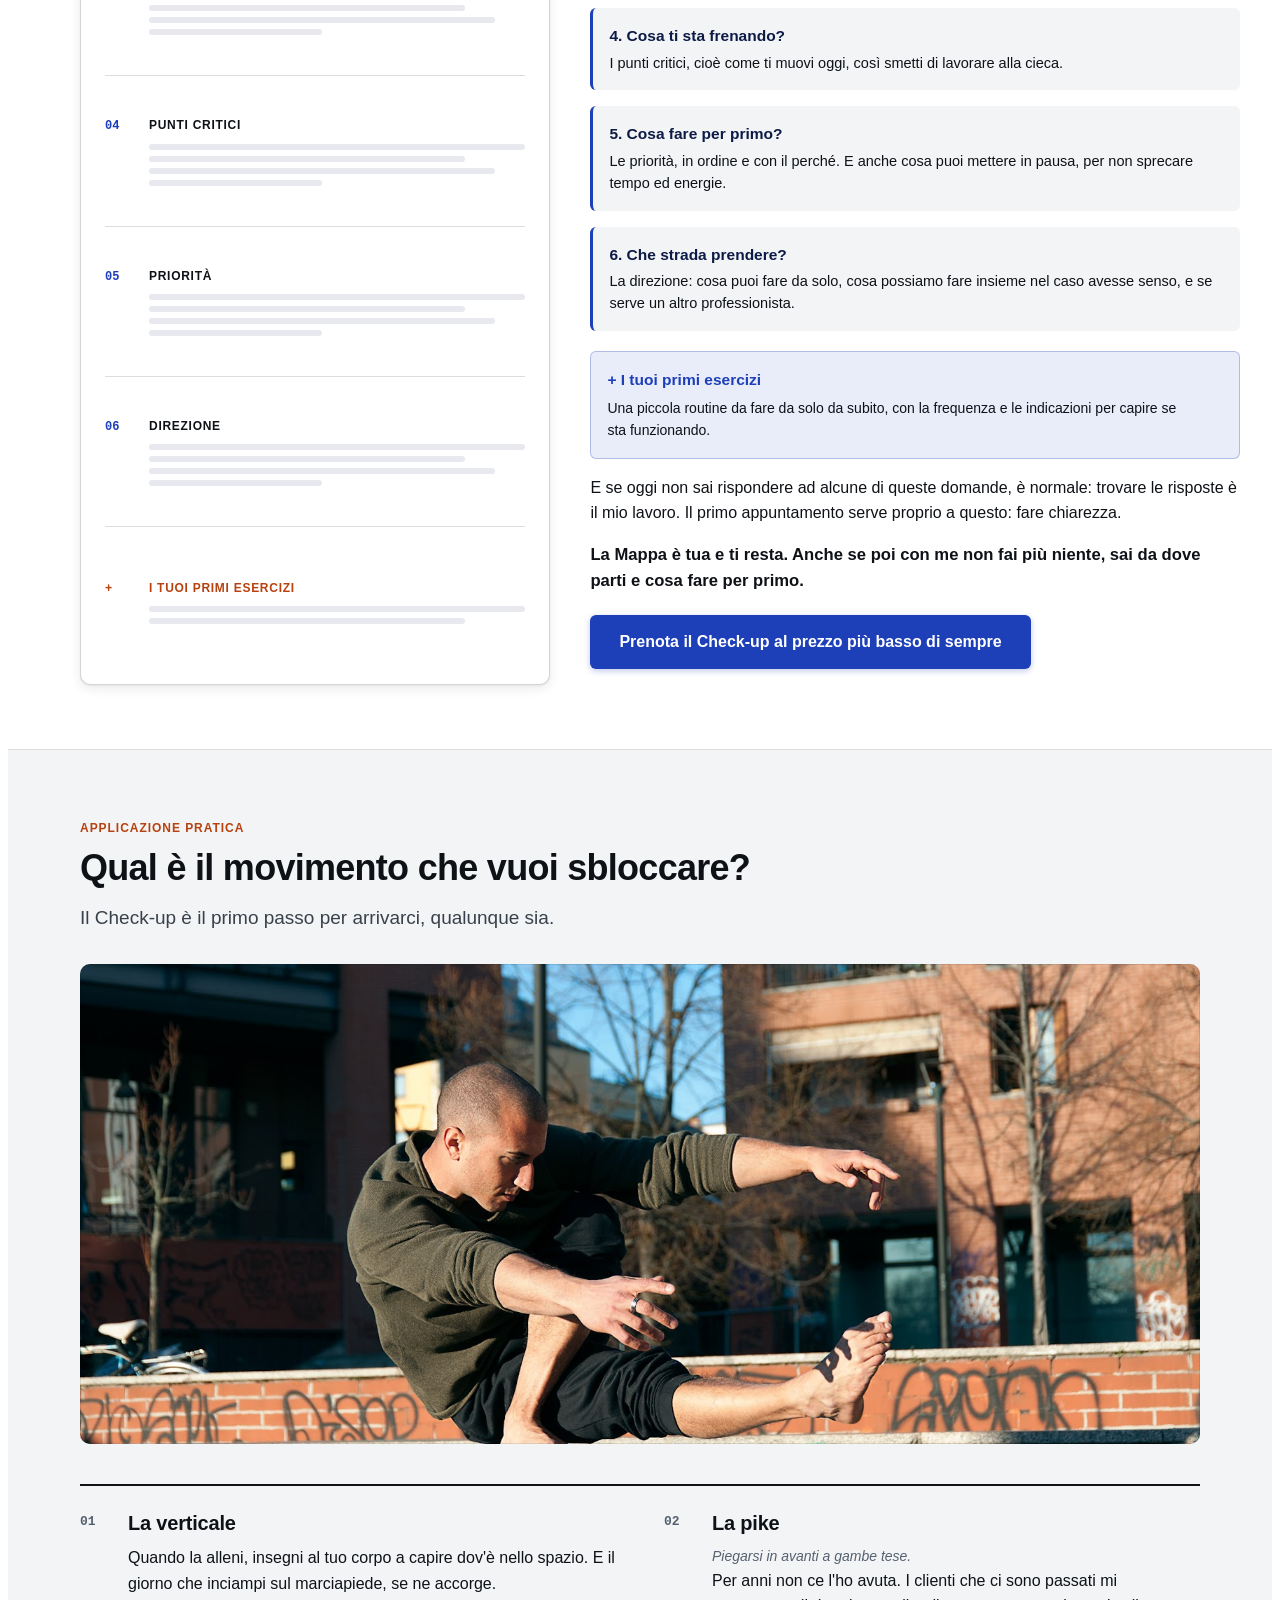
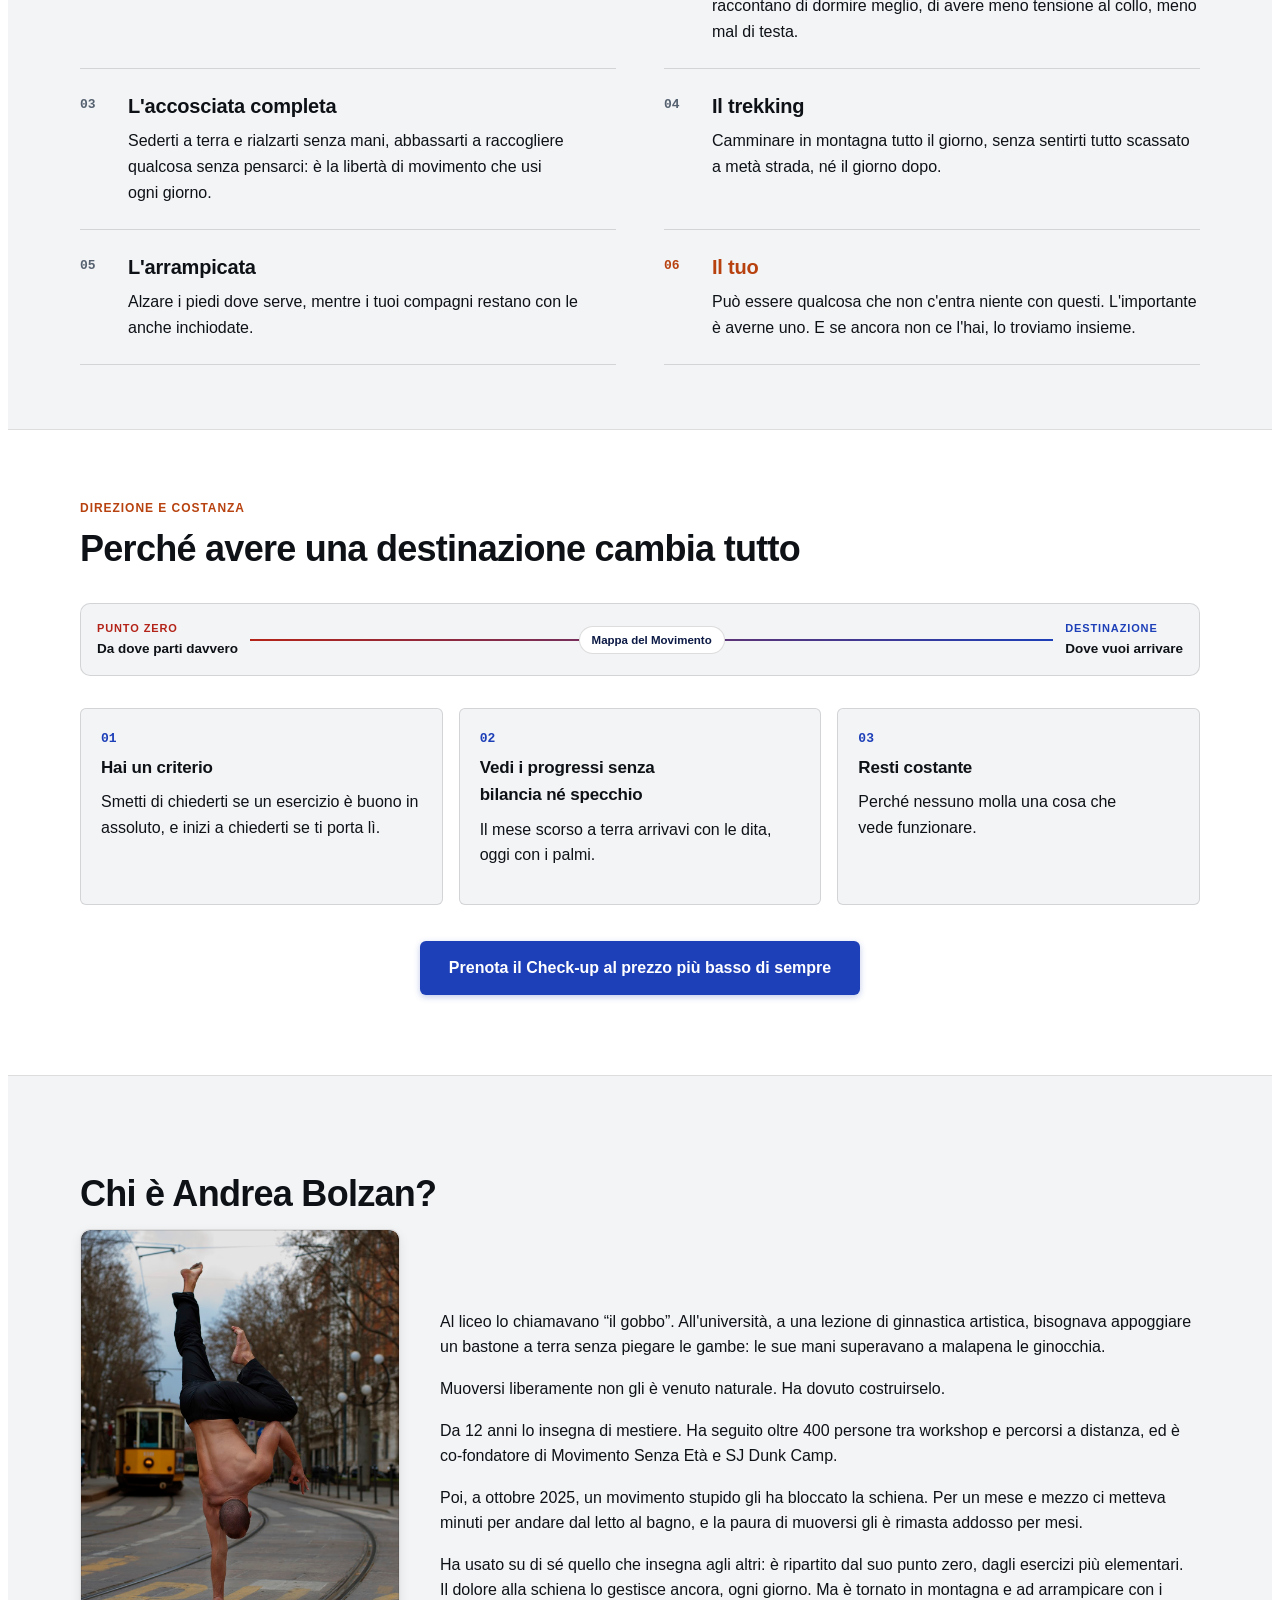
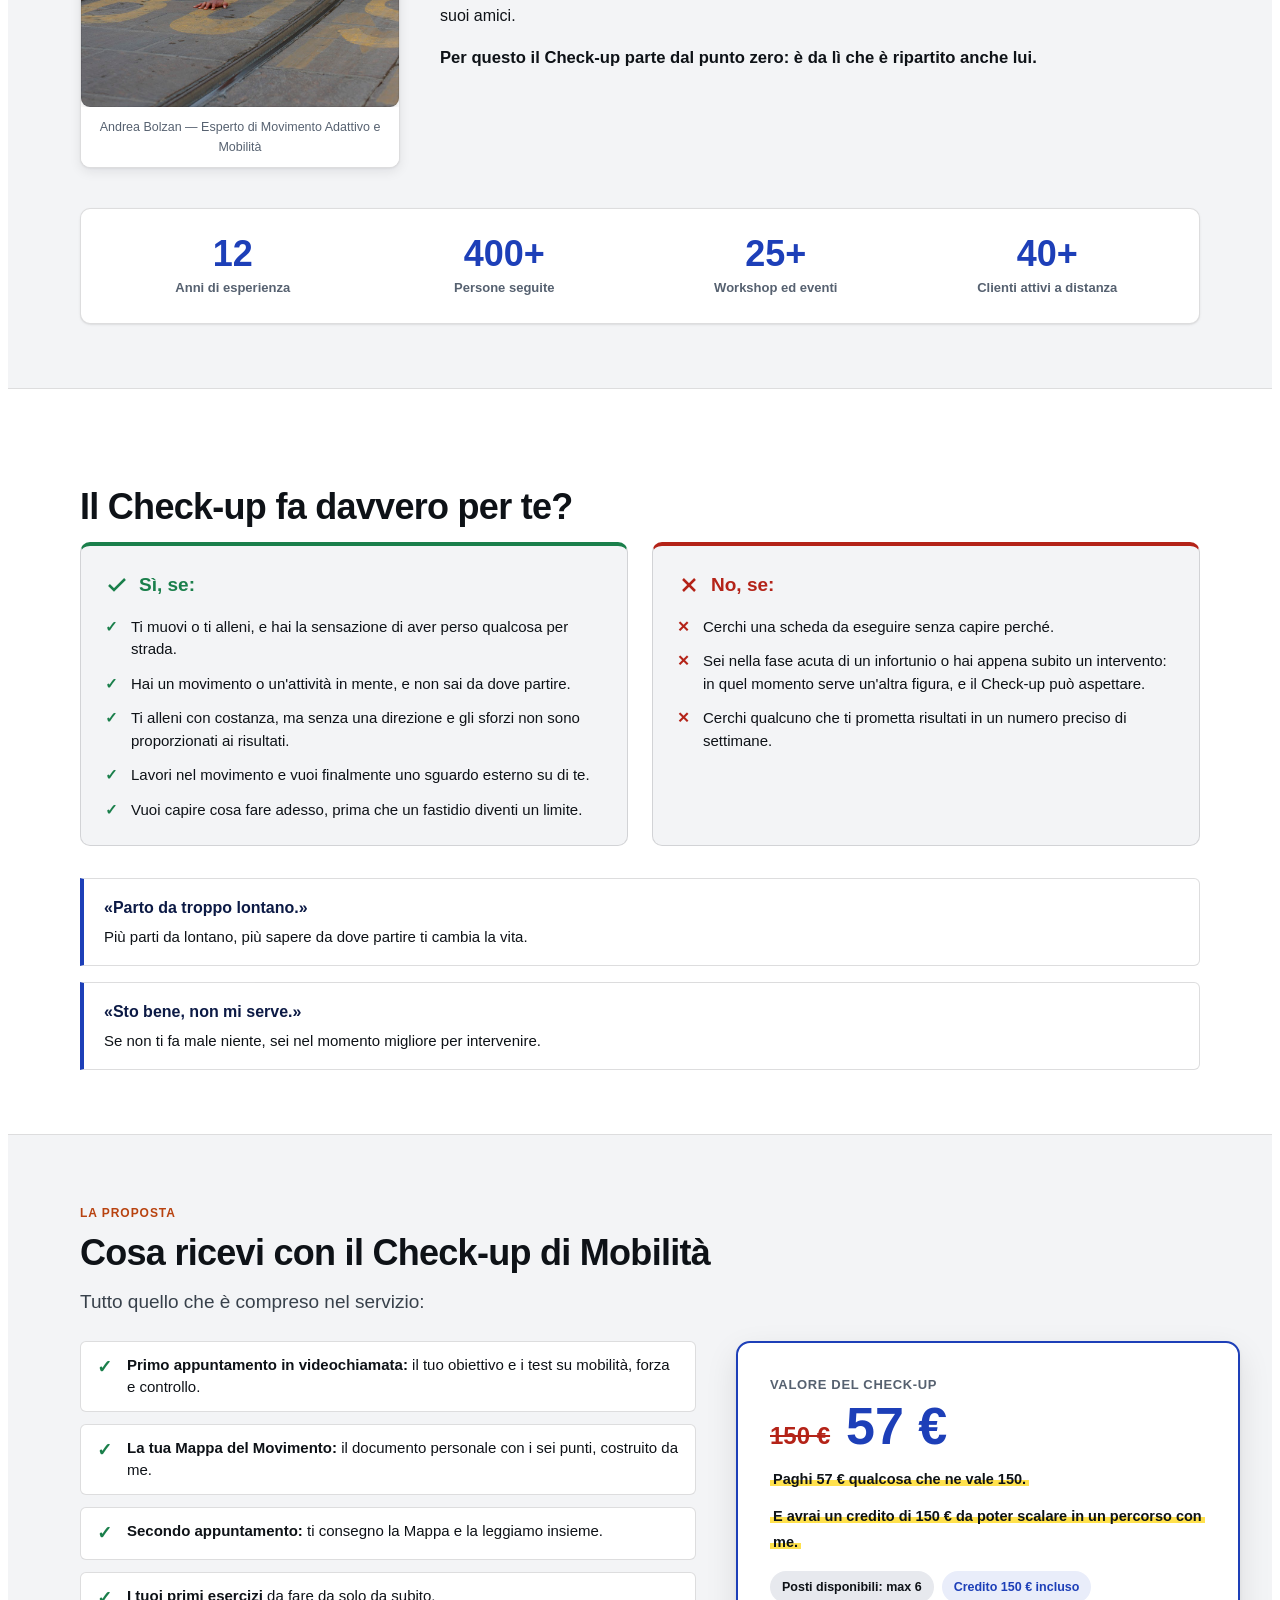
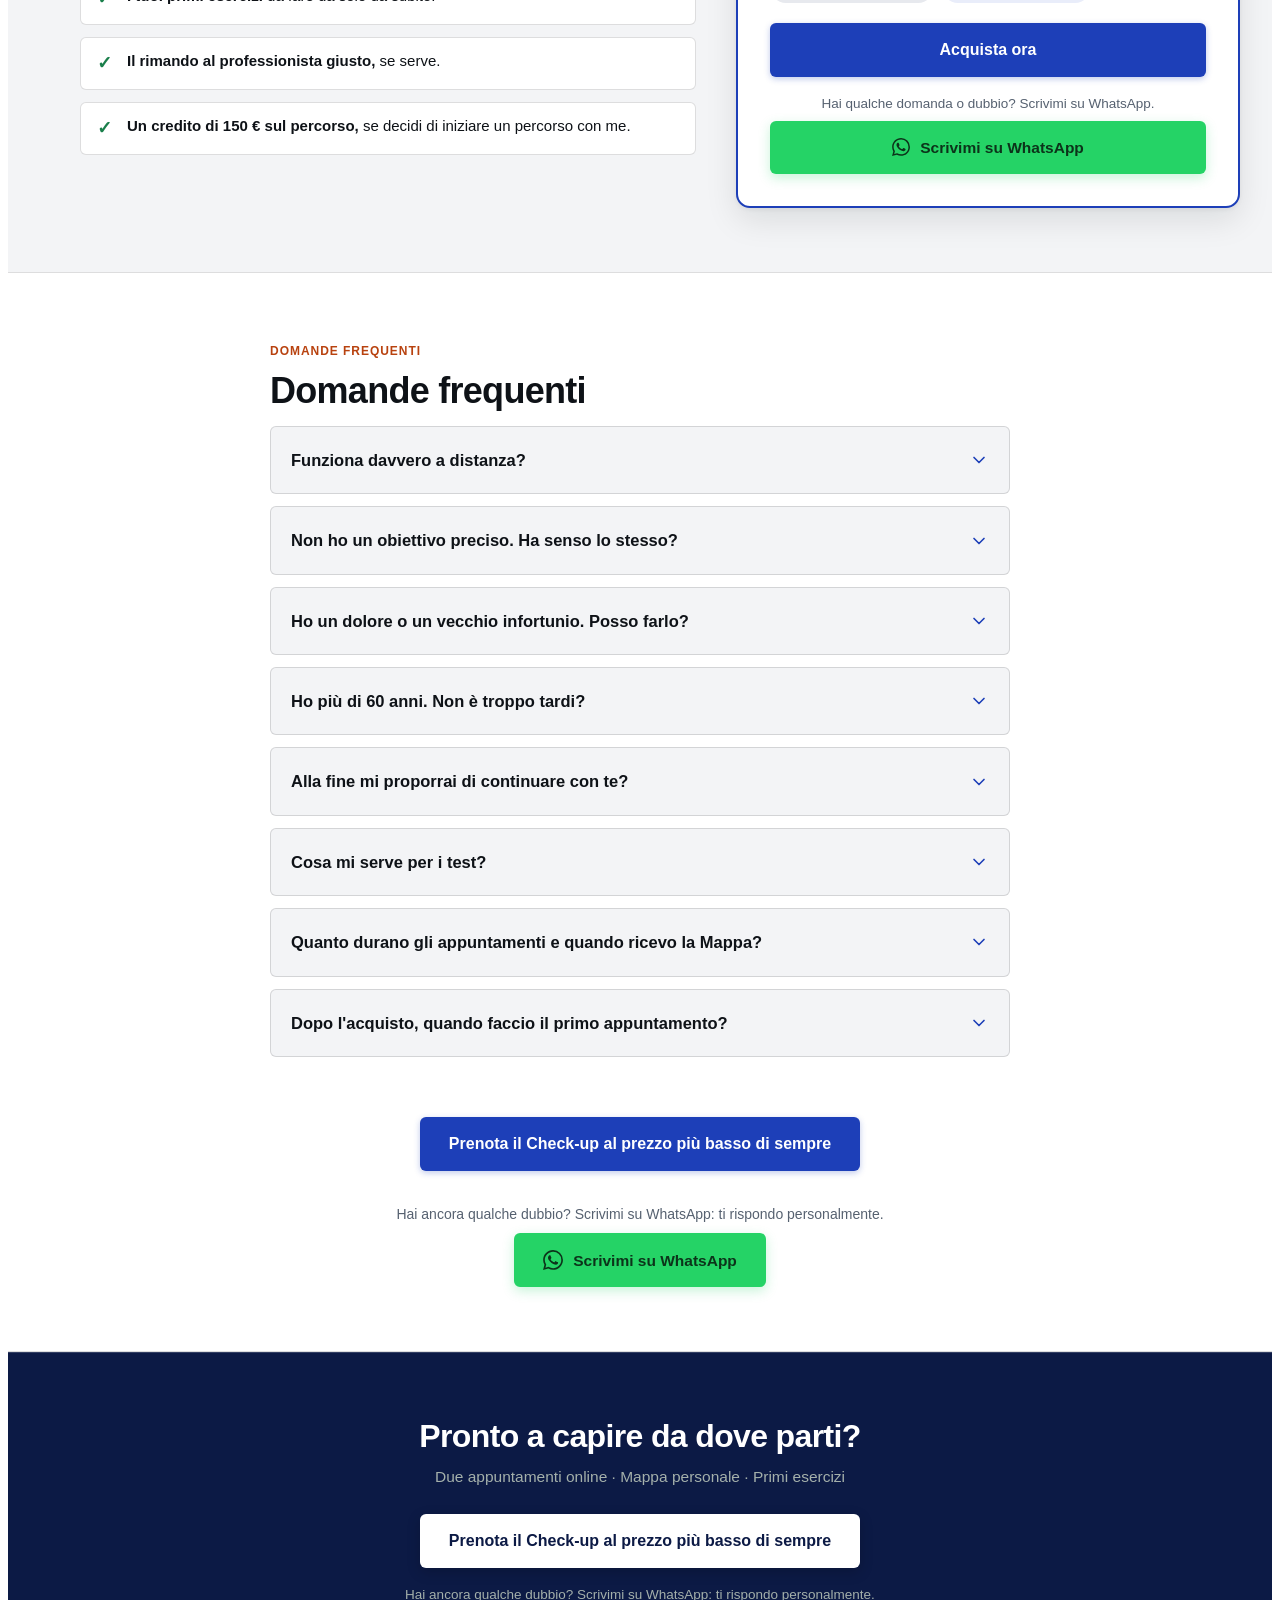
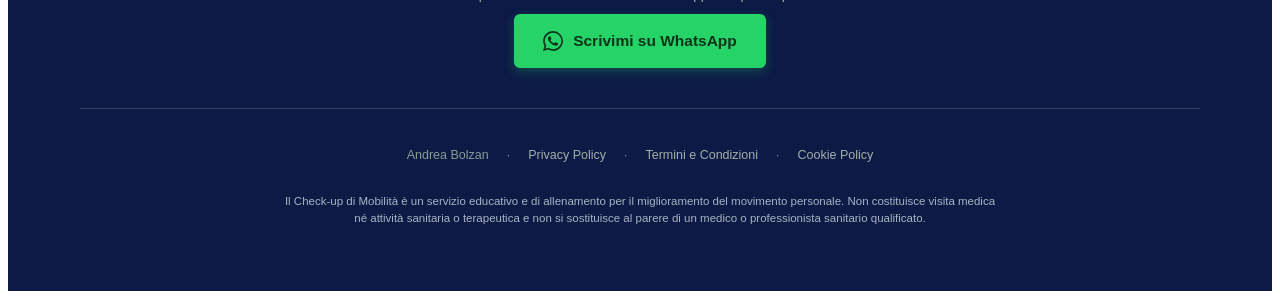
==== commit 7174560f: "copy(footer): rimosso 'P.IVA in corso di definizione'" ====
--- a/index.html
+++ b/index.html
@@ -1199,7 +1199,7 @@
 
         <!-- Note Legali & Dati Fiscali -->
         <div class="ab-footer-links">
-          <span class="ab-footer-link ab-footer-link--static">Andrea Bolzan · P.IVA in corso di definizione</span>
+          <span class="ab-footer-link ab-footer-link--static">Andrea Bolzan</span>
           <span class="ab-footer-separator" aria-hidden="true">·</span>
           <a href="#privacy" class="ab-footer-link">Privacy Policy</a>
           <span class="ab-footer-separator" aria-hidden="true">·</span>
